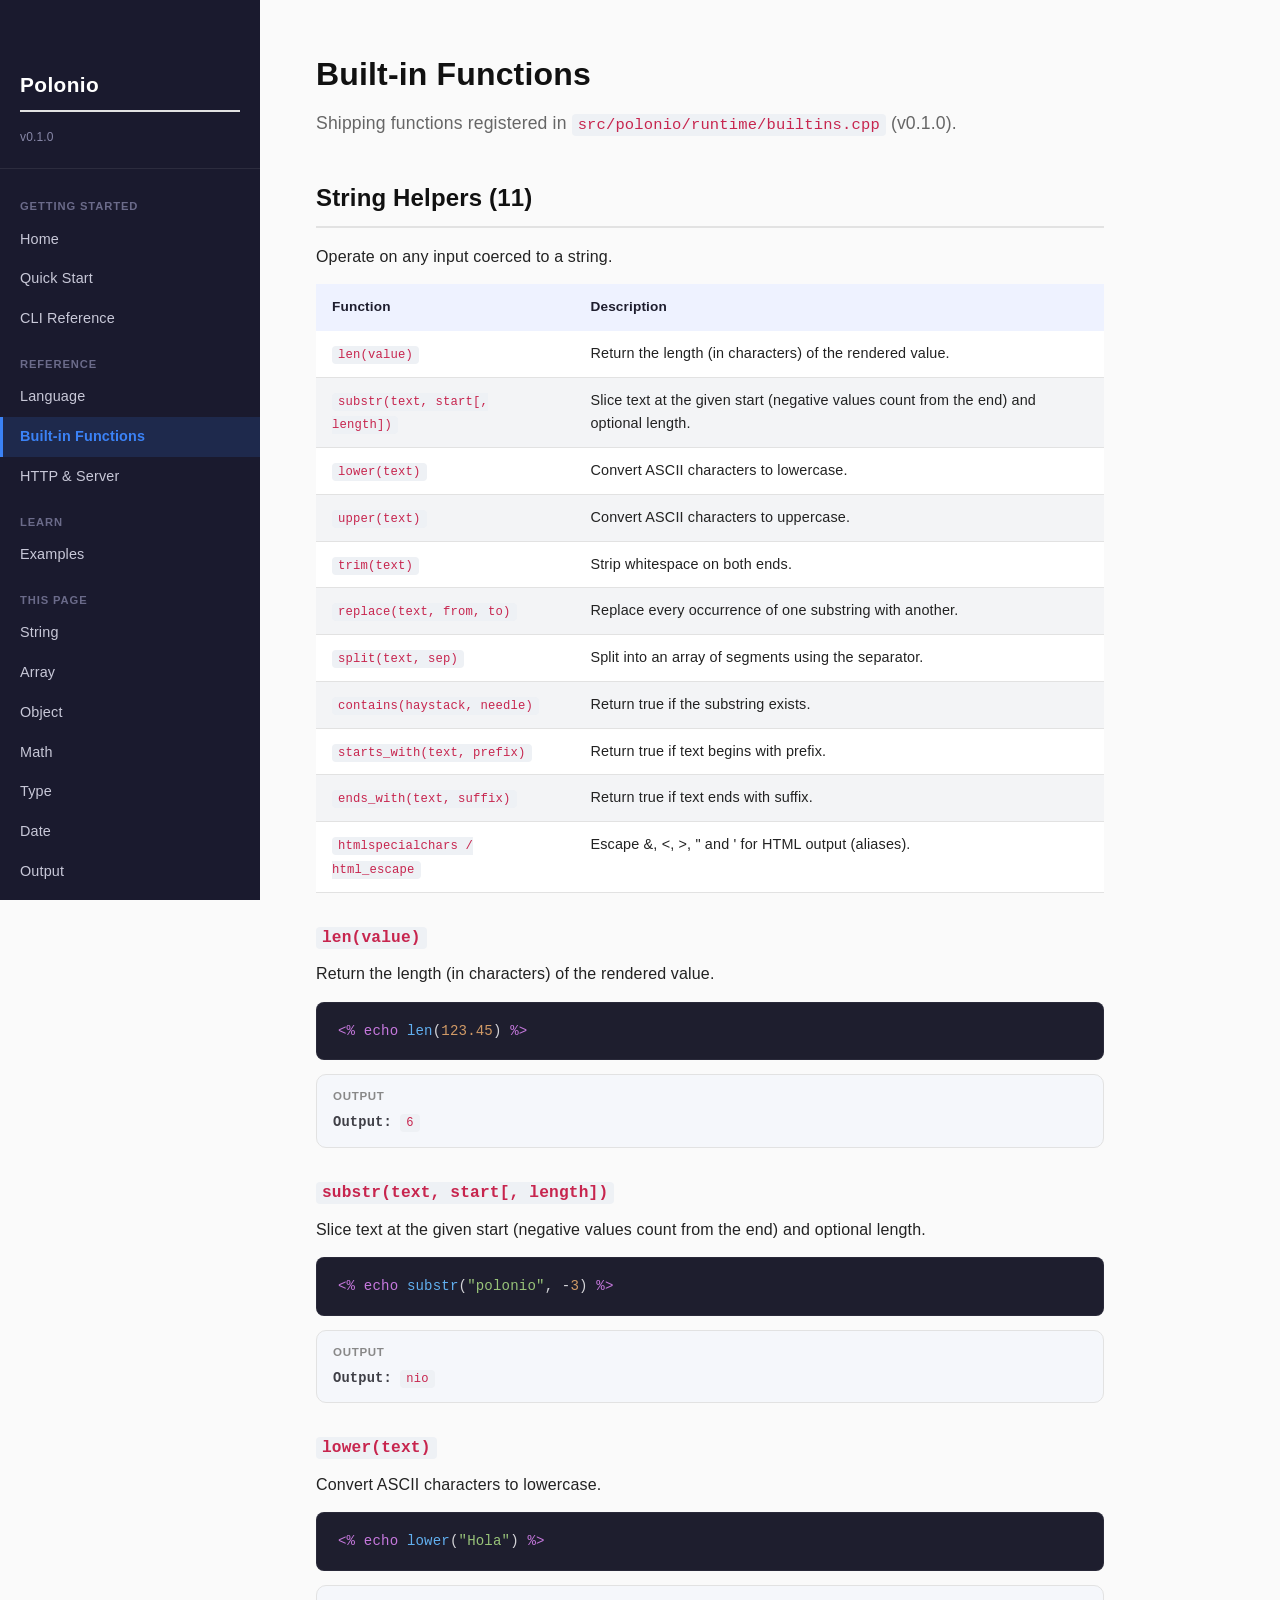
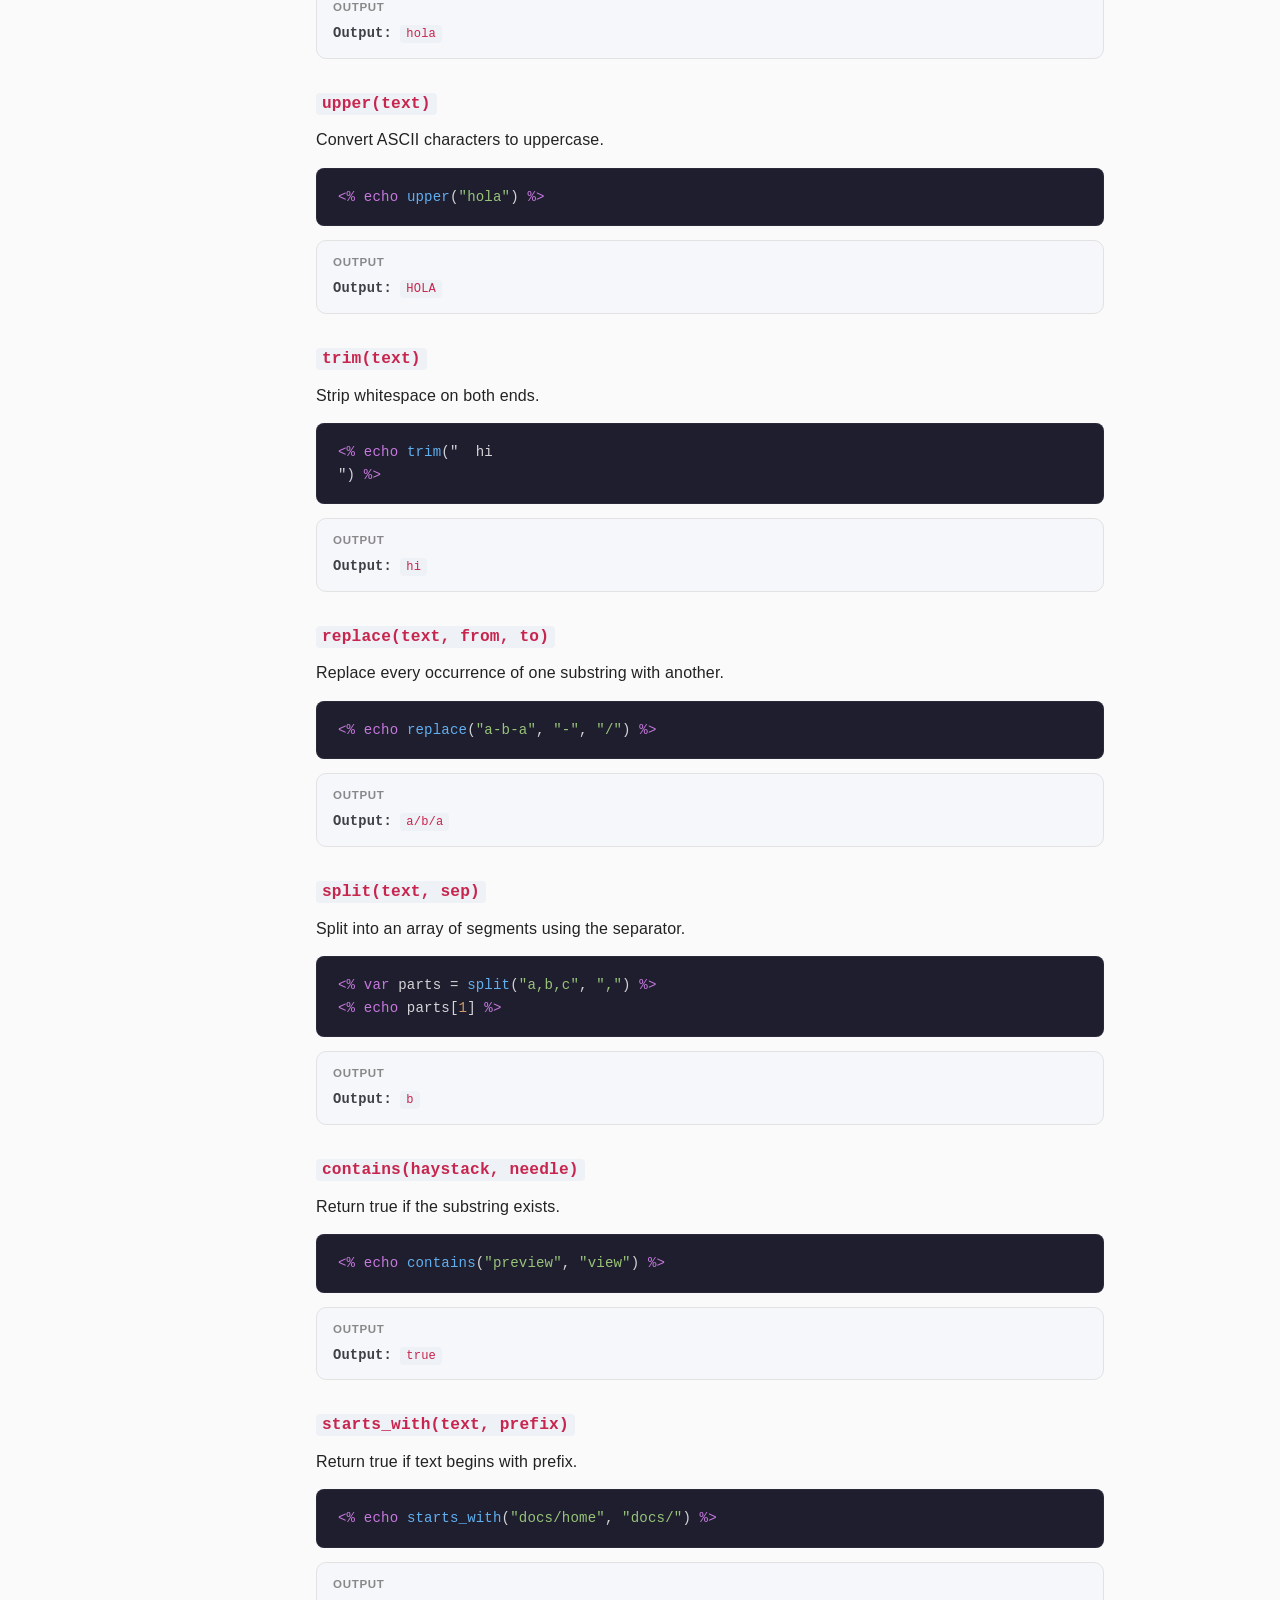
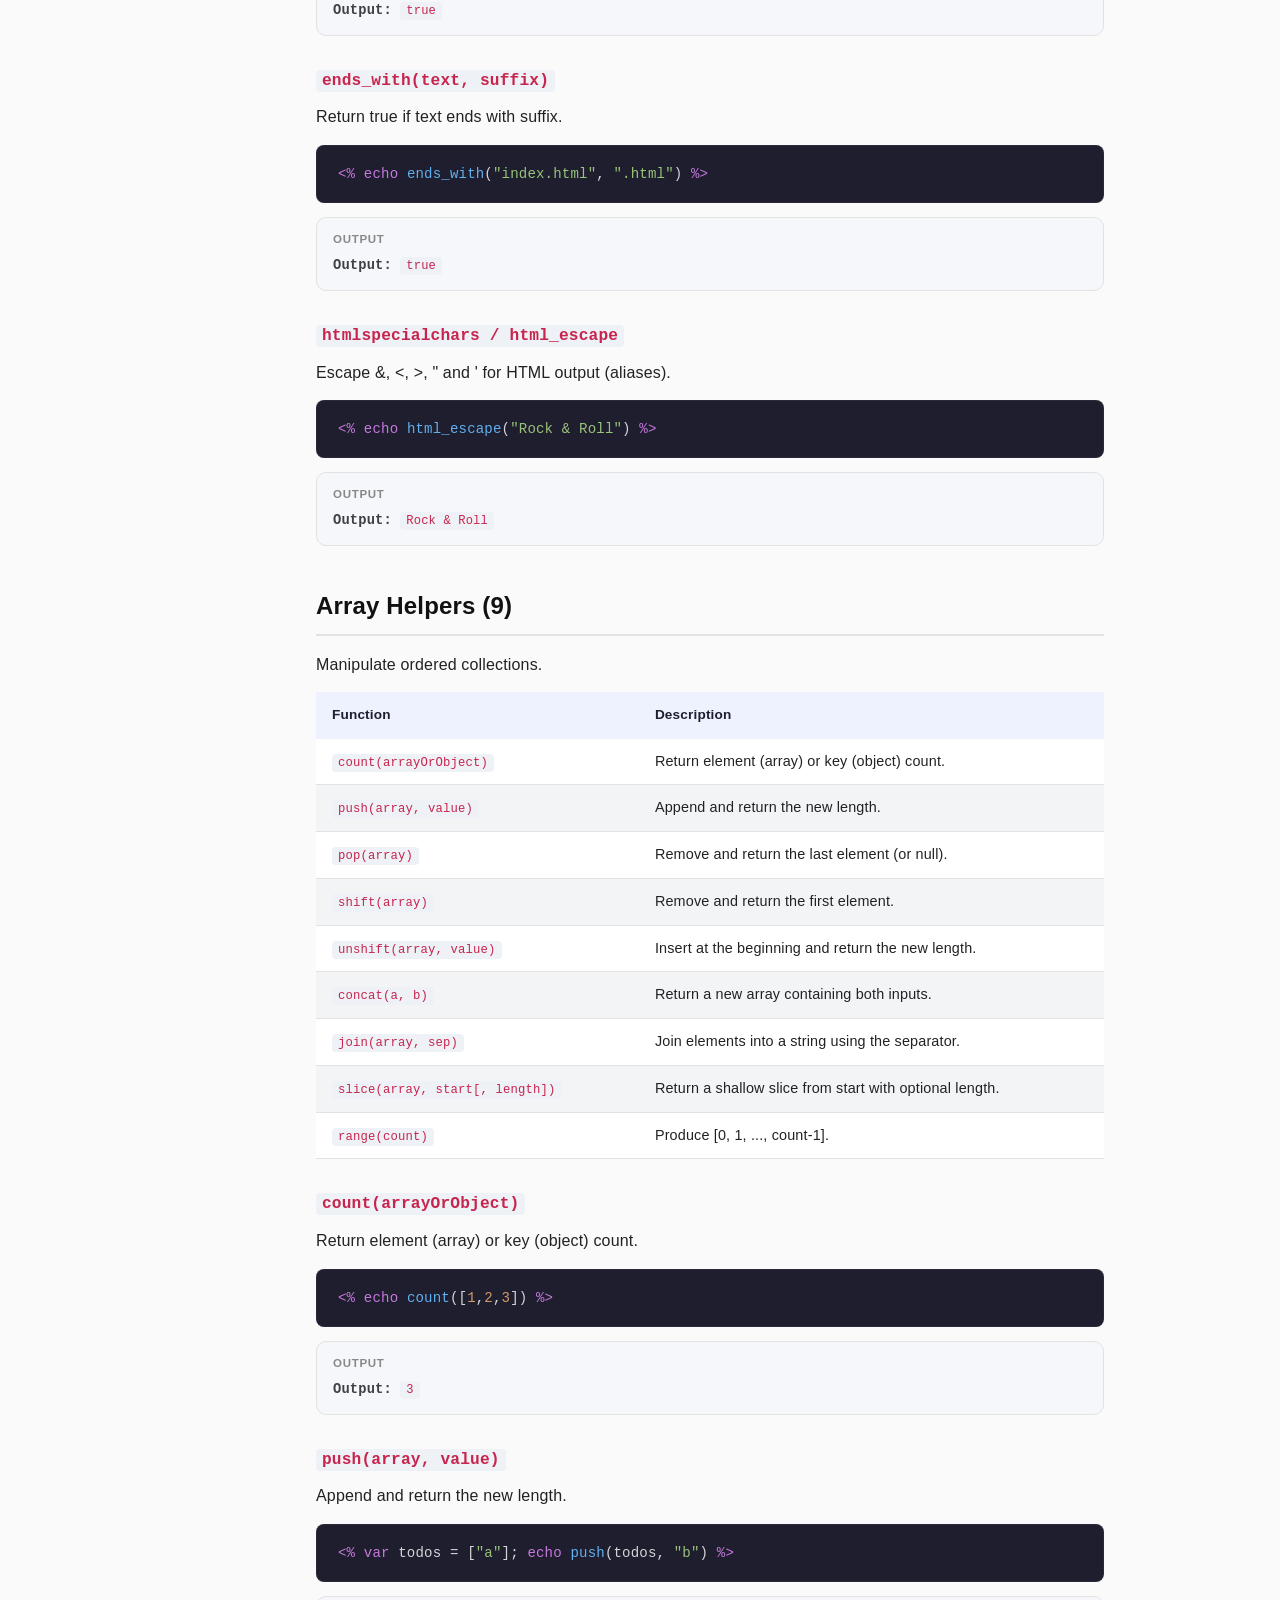
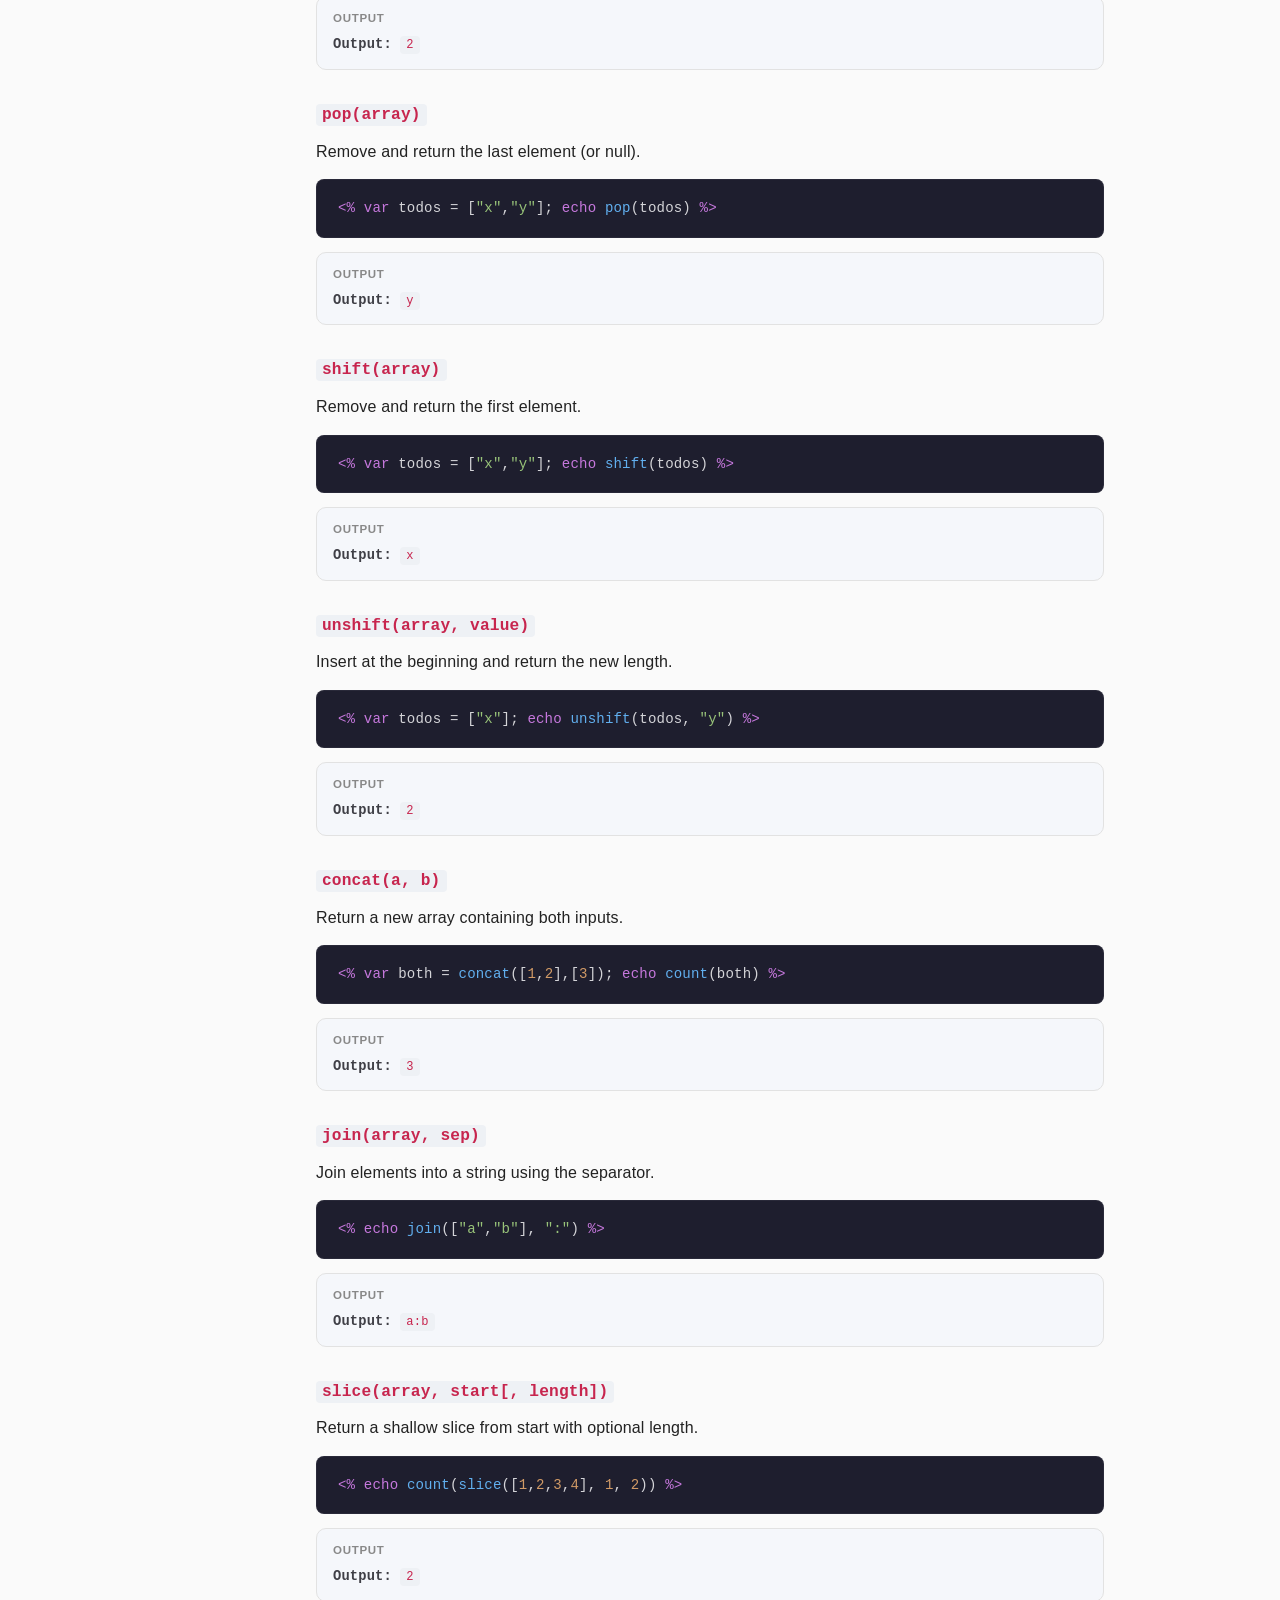
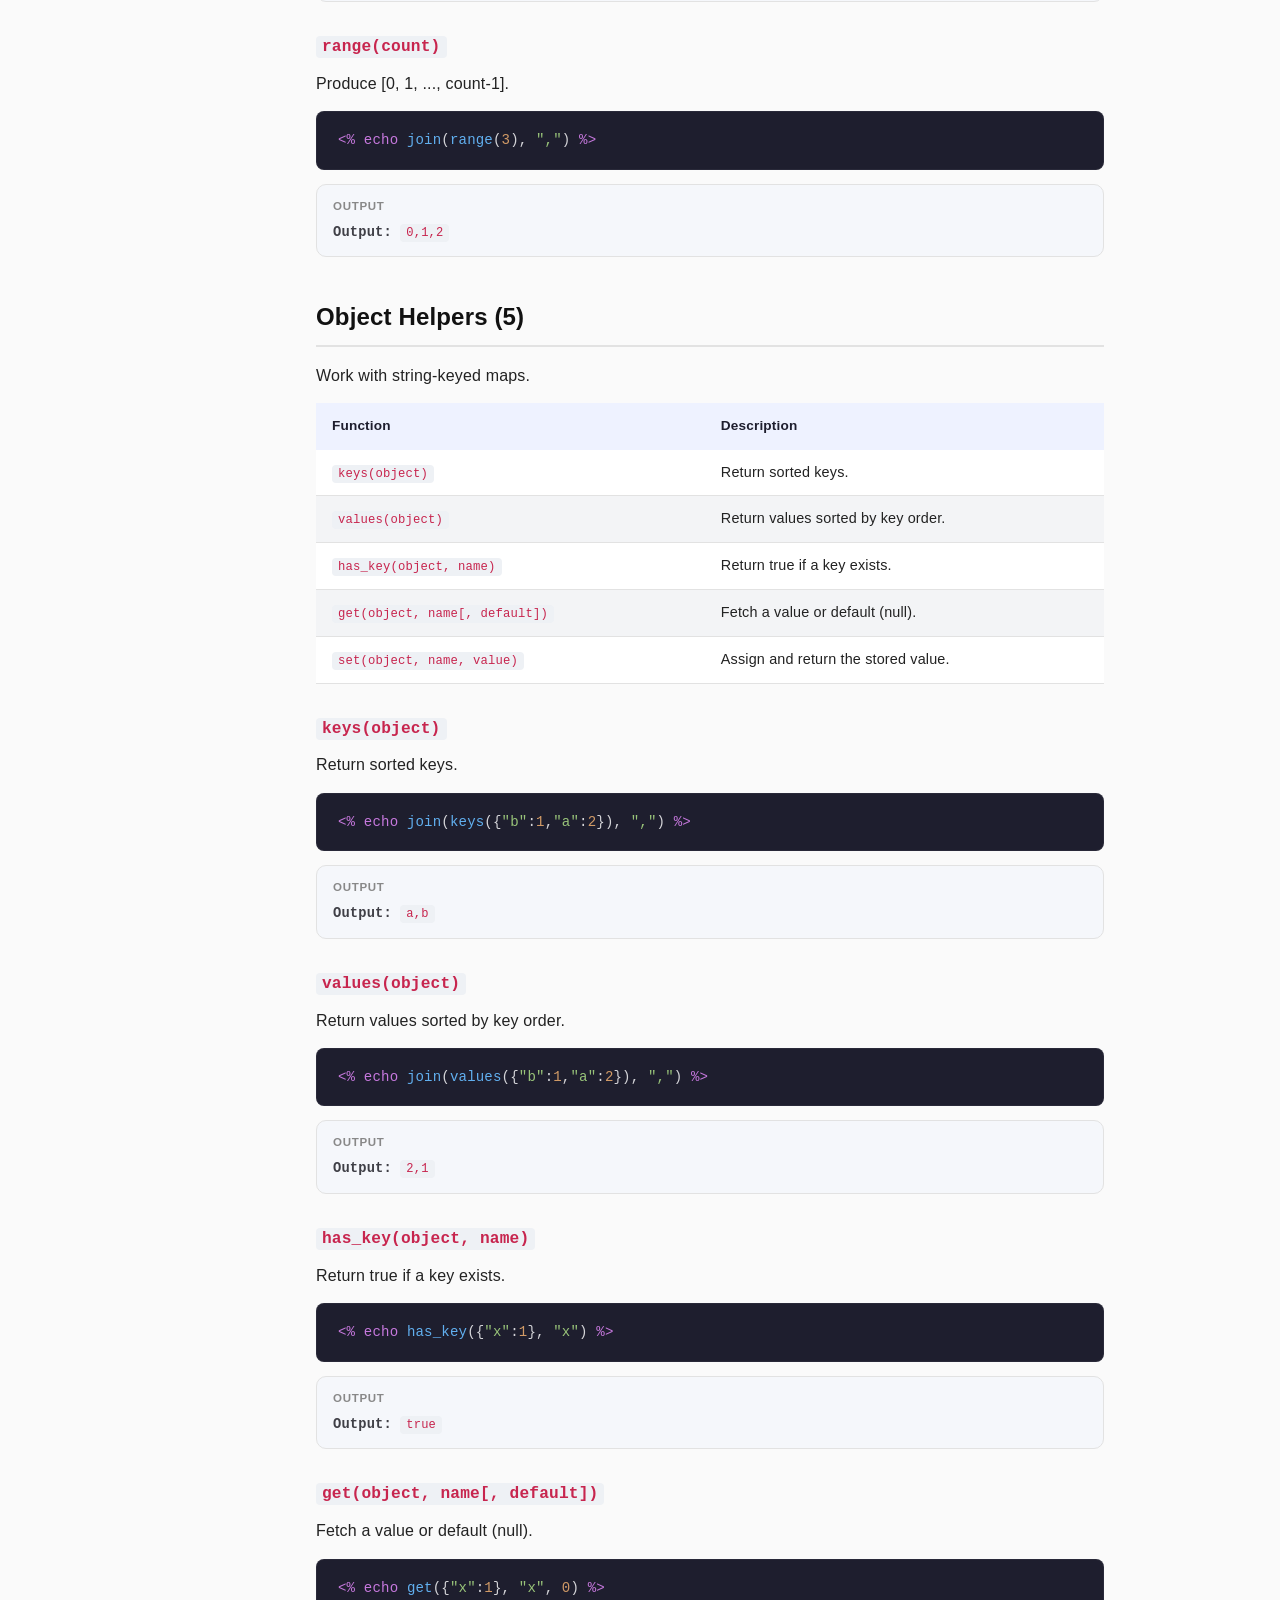
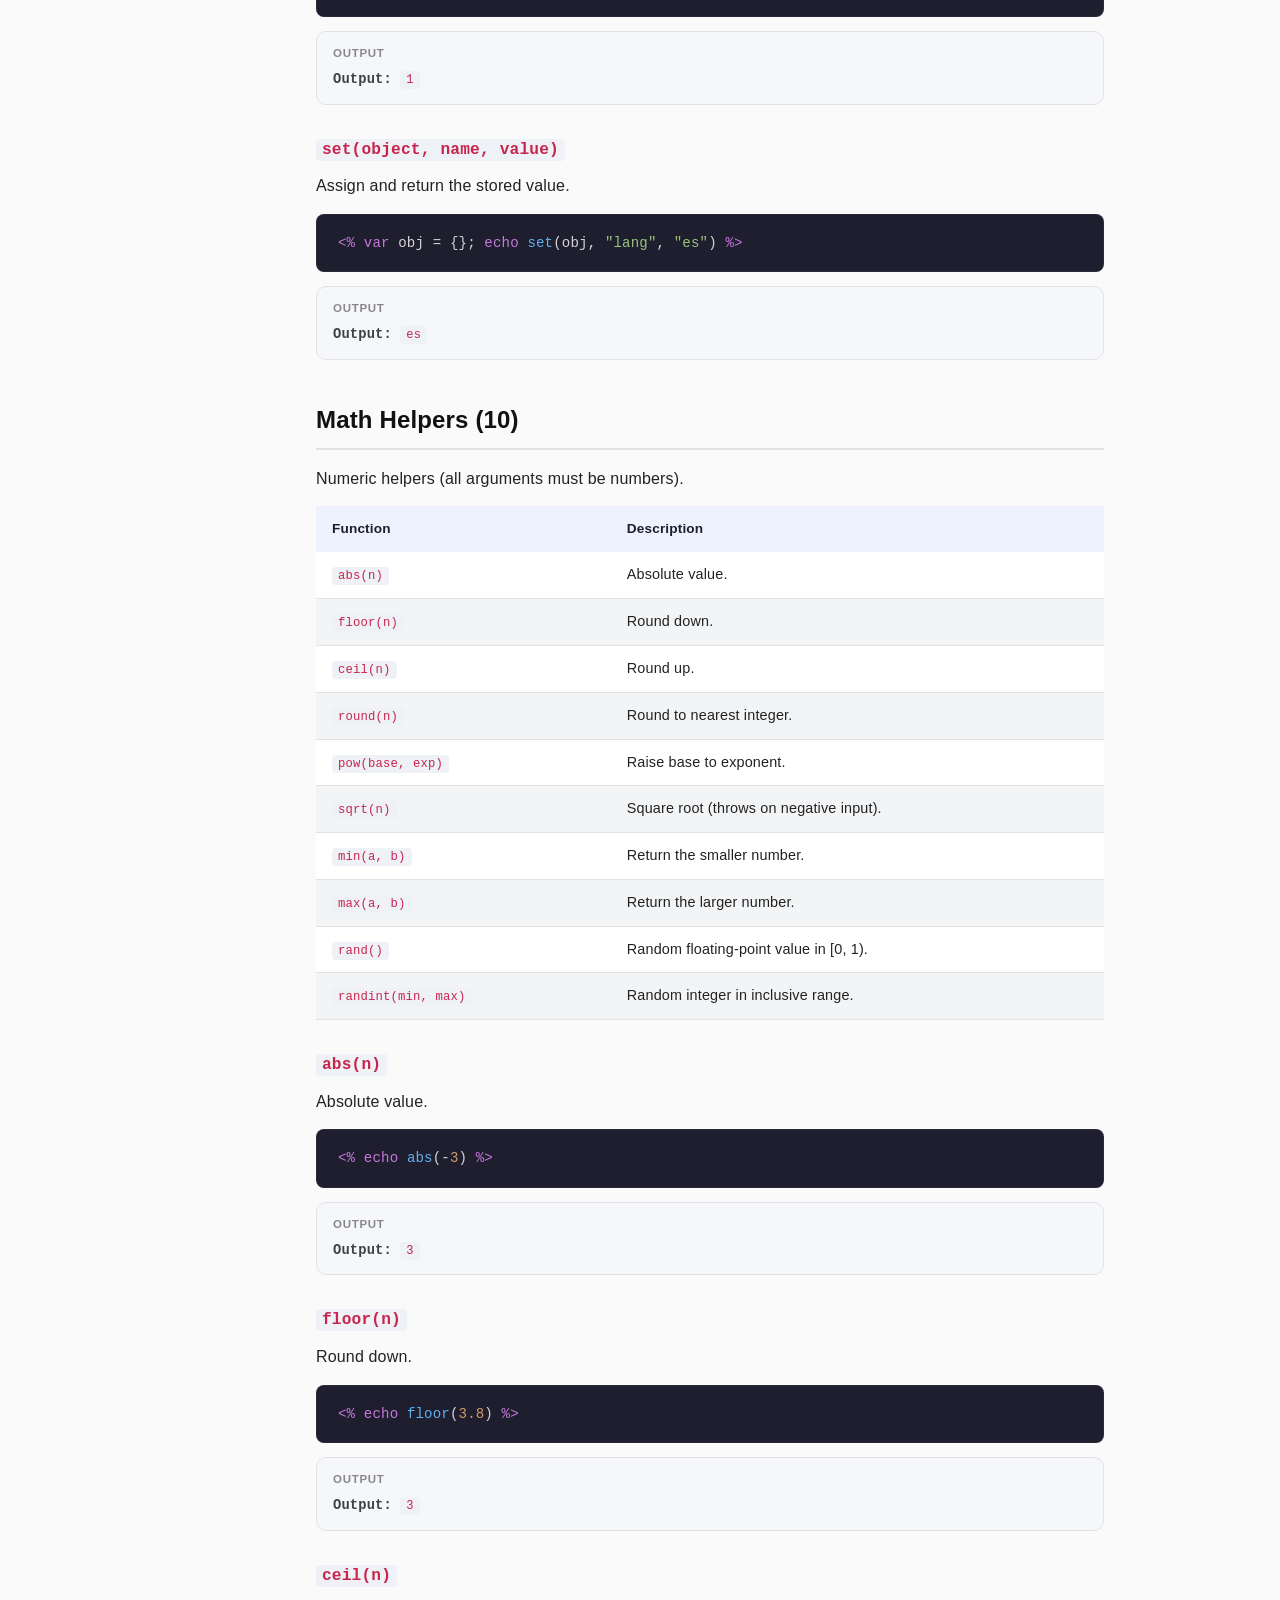
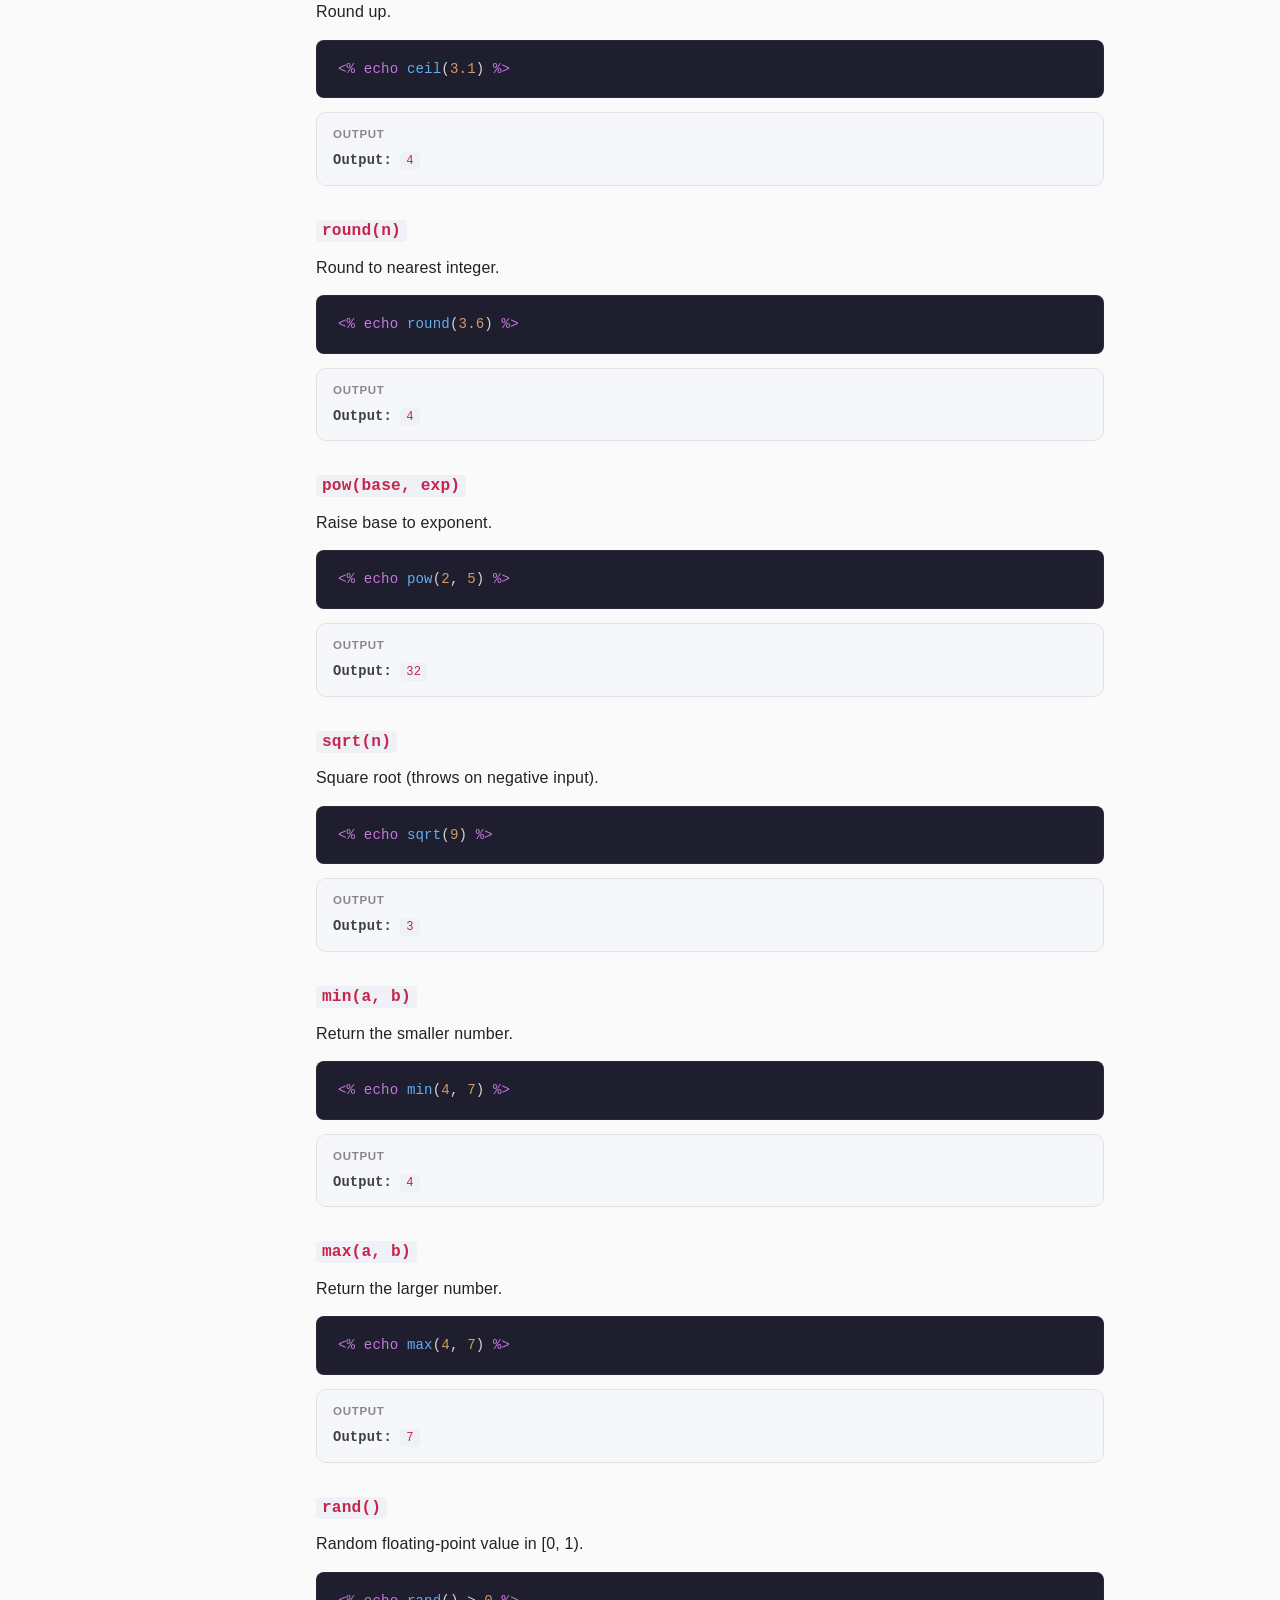
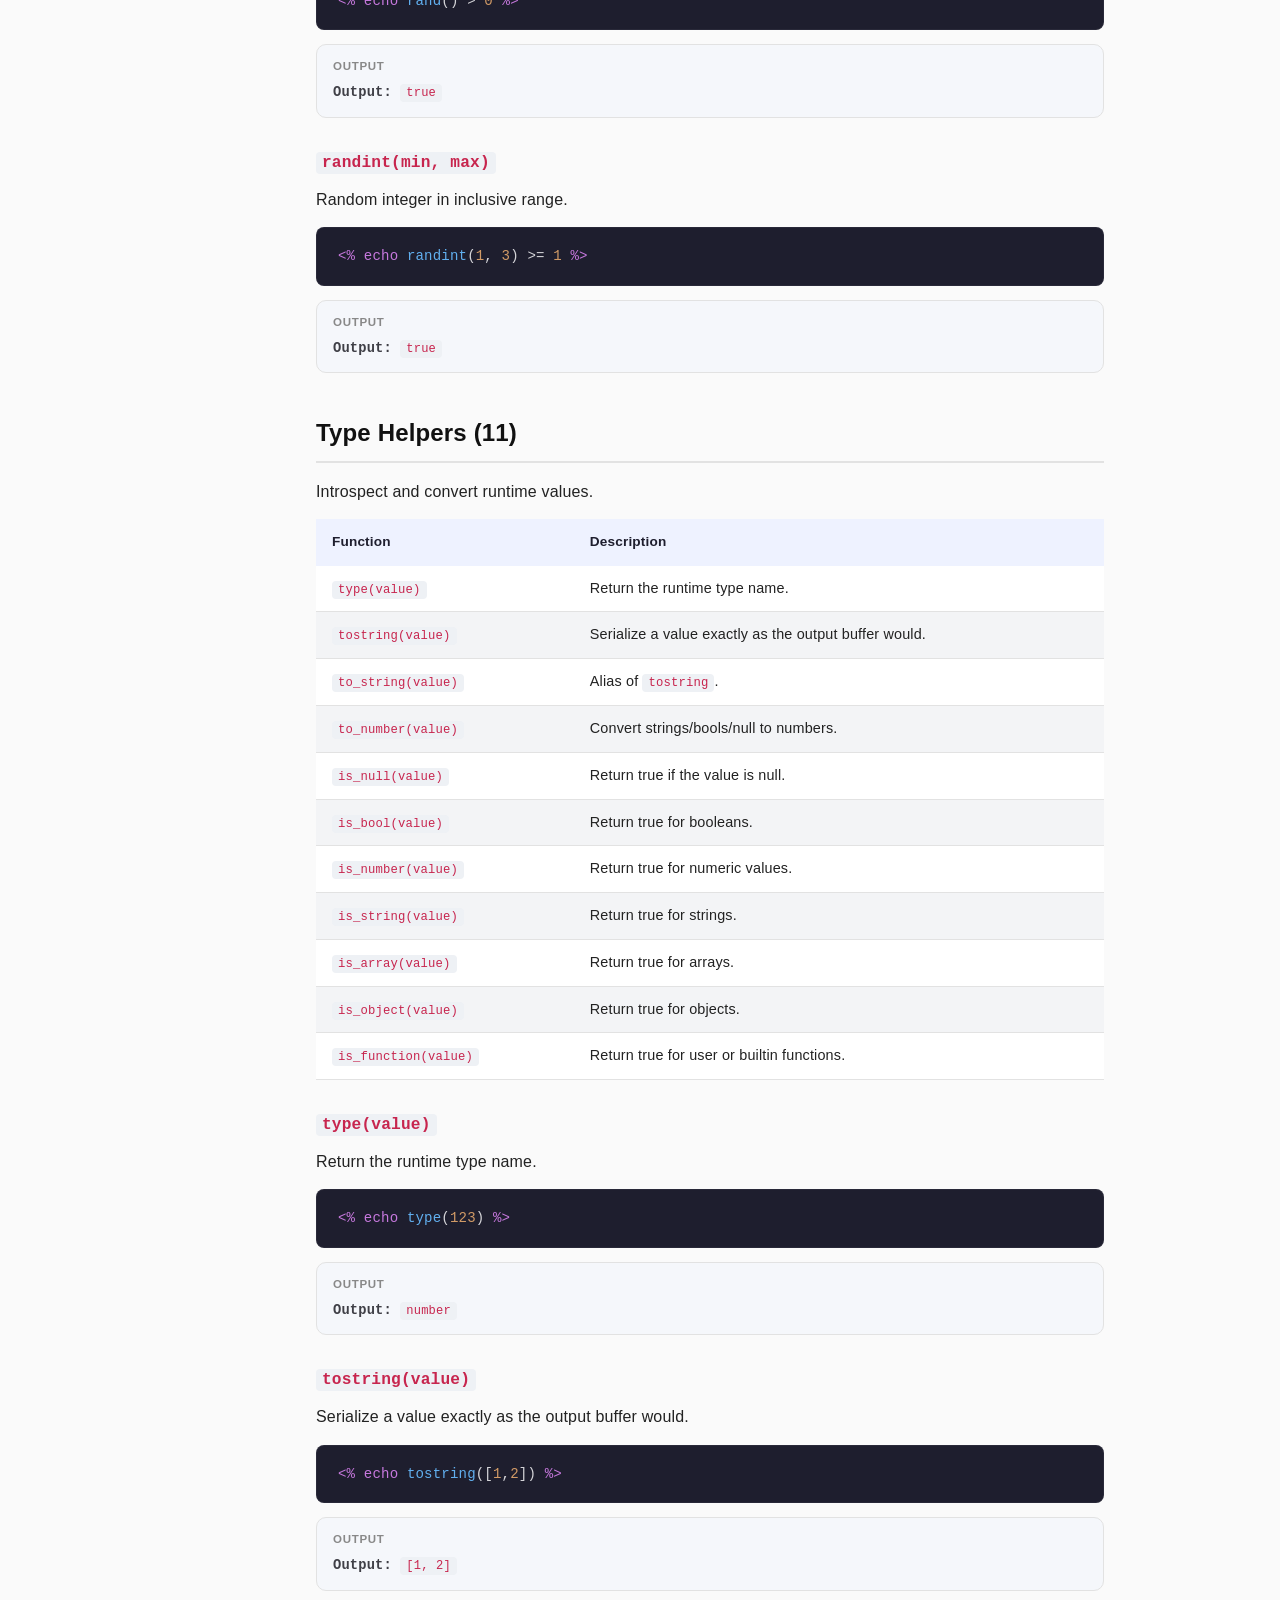
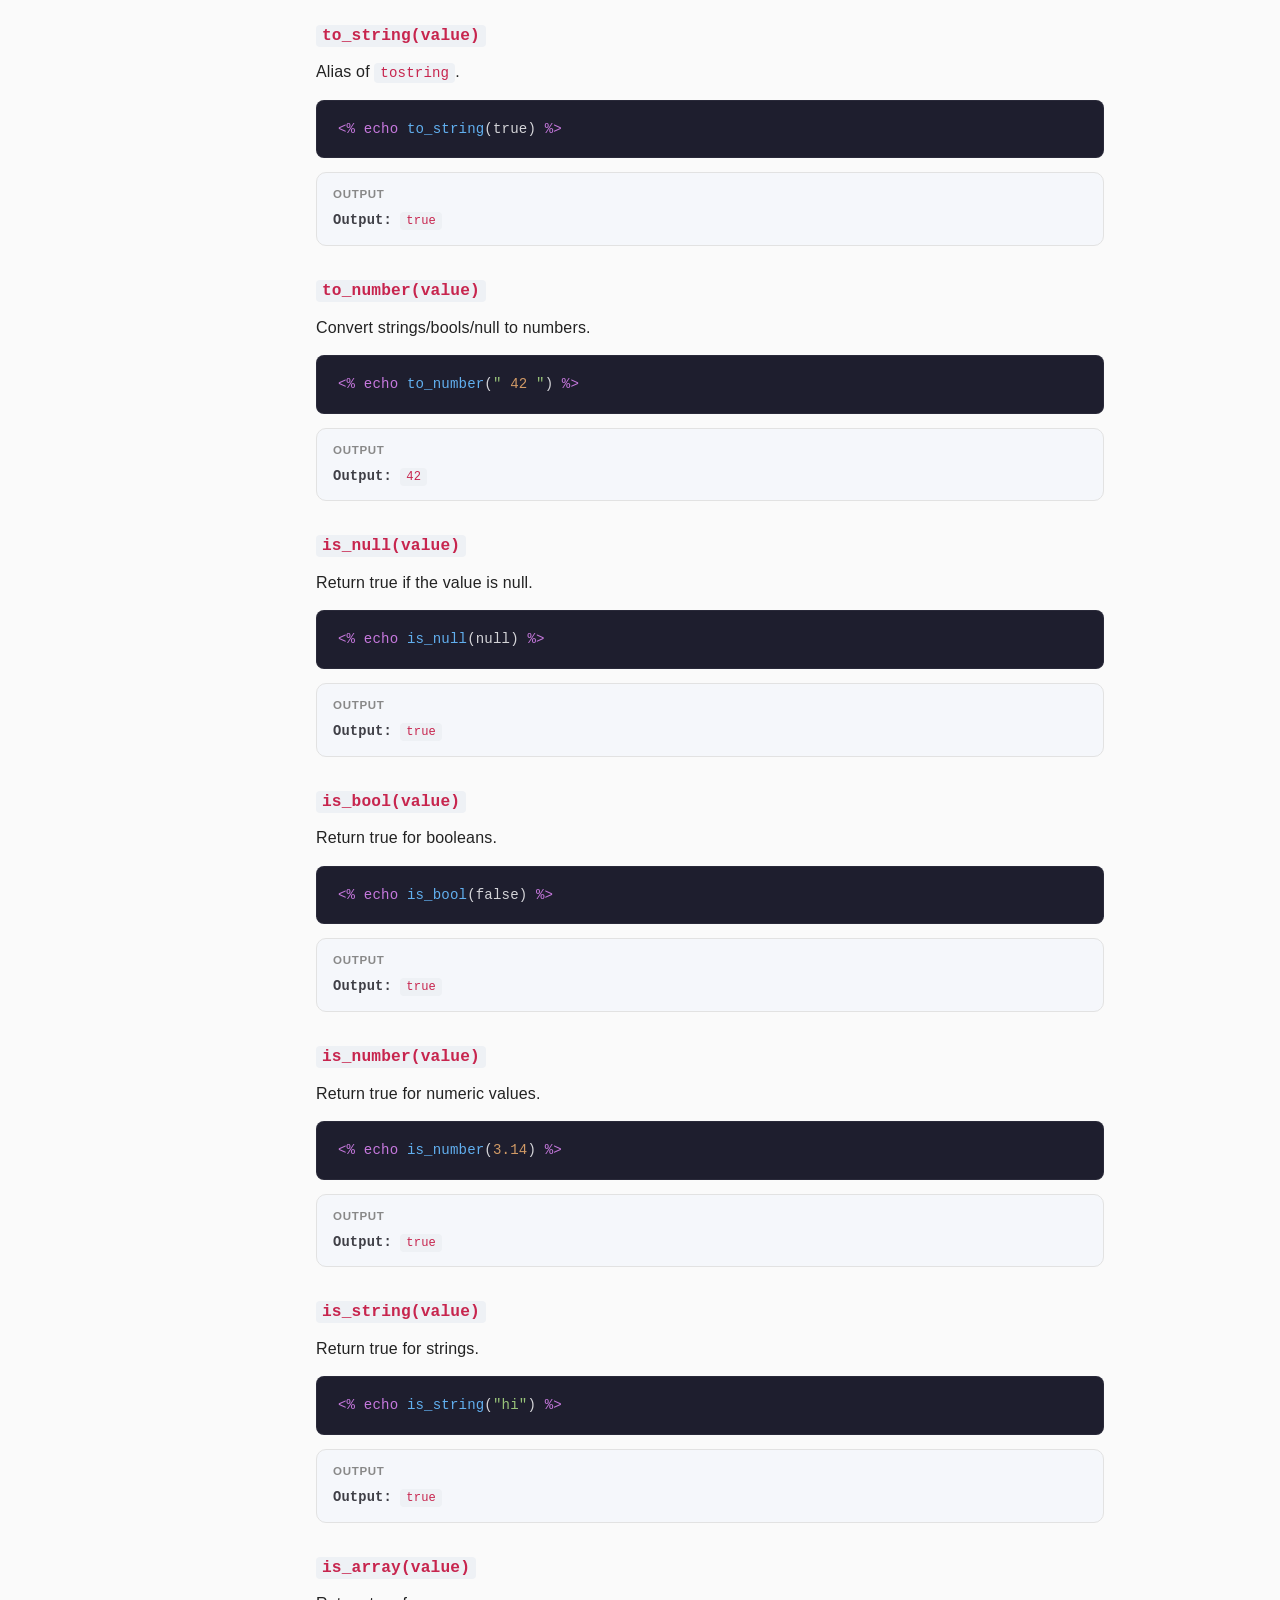
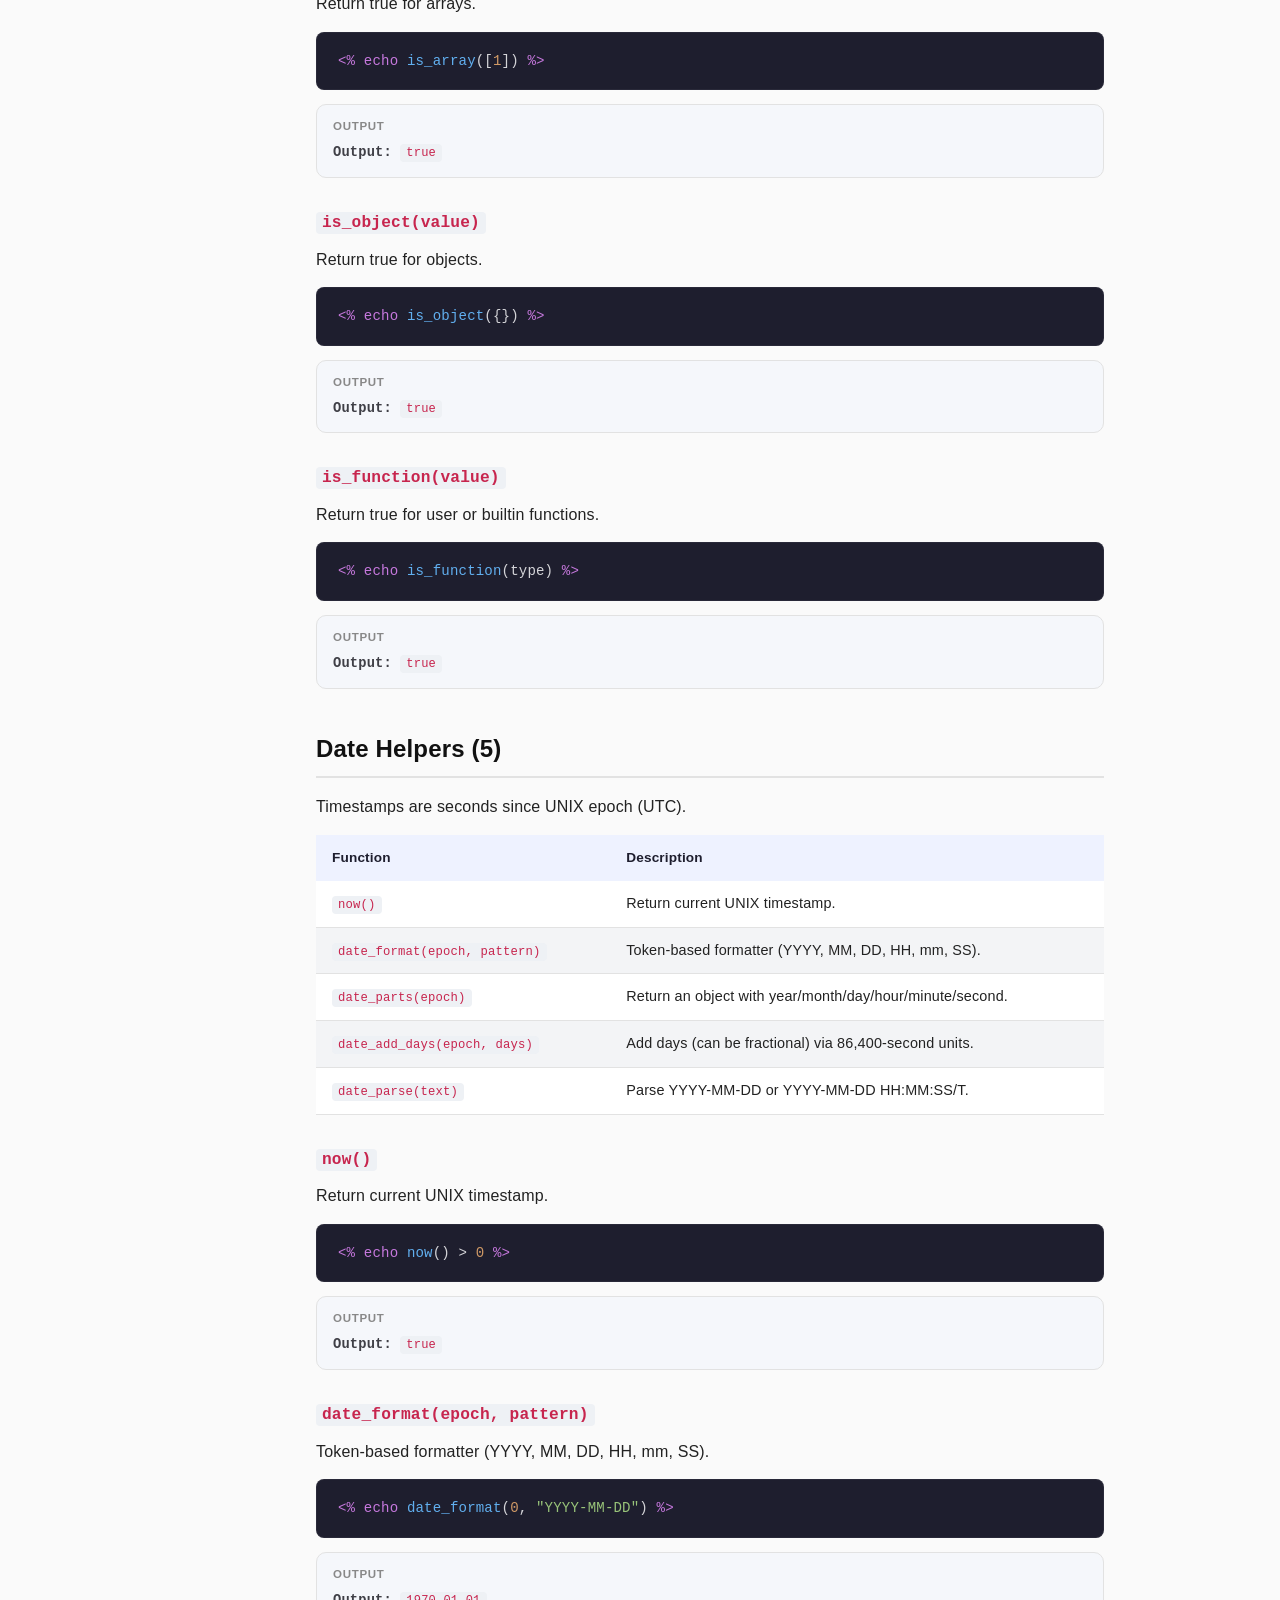
==== docs/site/builtins.html @ 012154a5 "docs: add SQLite database builtin documentation (M13)" ====
<!DOCTYPE html>
<html lang="en">
<head>
  <meta charset="UTF-8">
  <meta name="viewport" content="width=device-width, initial-scale=1.0">
  <title>Built-in Functions &mdash; Polonio</title>
  <link rel="stylesheet" href="style.css">
</head>
<body>
<button class="hamburger" onclick="document.querySelector('.sidebar').classList.toggle('open')">&#9776;</button>
<aside class="sidebar">
  <div class="sidebar-brand">
    <h2>Polonio</h2>
    <div class="tagline">v0.1.0</div>
  </div>
  <nav>
    <div class="nav-section">Getting Started</div>
    <a href="index.html">Home</a>
    <a class="sub" href="index.html#quickstart">Quick Start</a>
    <a class="sub" href="index.html#cli">CLI Reference</a>
    <div class="nav-section">Reference</div>
    <a href="language.html">Language</a>
    <a href="builtins.html" class="active">Built-in Functions</a>
    <a href="runtime.html">HTTP &amp; Server</a>
    <div class="nav-section">Learn</div>
    <a href="examples.html">Examples</a>
    <div class="nav-section">This Page</div>
    <a href="#string">String</a>
    <a href="#array">Array</a>
    <a href="#object">Object</a>
    <a href="#math">Math</a>
    <a href="#type">Type</a>
    <a href="#date">Date</a>
    <a href="#output">Output</a>
    <a href="#http">HTTP</a>
    <a href="#storage">Storage</a>
    <a href="#database">Database</a>
  </nav>
</aside>
<main class="content">
  <h1>Built-in Functions</h1>
  <p class="subtitle">Shipping functions registered in <code>src/polonio/runtime/builtins.cpp</code> (v0.1.0).</p>
  <section id="string">
    <h2>String Helpers (11)</h2>
    <p>Operate on any input coerced to a string.</p>
    <div class="table-wrapper">
      <table>
        <thead><tr><th>Function</th><th>Description</th></tr></thead>
        <tbody>
          <tr><td><code>len(value)</code></td><td>Return the length (in characters) of the rendered value.</td></tr>
          <tr><td><code>substr(text, start[, length])</code></td><td>Slice text at the given start (negative values count from the end) and optional length.</td></tr>
          <tr><td><code>lower(text)</code></td><td>Convert ASCII characters to lowercase.</td></tr>
          <tr><td><code>upper(text)</code></td><td>Convert ASCII characters to uppercase.</td></tr>
          <tr><td><code>trim(text)</code></td><td>Strip whitespace on both ends.</td></tr>
          <tr><td><code>replace(text, from, to)</code></td><td>Replace every occurrence of one substring with another.</td></tr>
          <tr><td><code>split(text, sep)</code></td><td>Split into an array of segments using the separator.</td></tr>
          <tr><td><code>contains(haystack, needle)</code></td><td>Return true if the substring exists.</td></tr>
          <tr><td><code>starts_with(text, prefix)</code></td><td>Return true if text begins with prefix.</td></tr>
          <tr><td><code>ends_with(text, suffix)</code></td><td>Return true if text ends with suffix.</td></tr>
          <tr><td><code>htmlspecialchars / html_escape</code></td><td>Escape &, <, >, " and ' for HTML output (aliases).</td></tr>
        </tbody>
      </table>
    </div>
    <article>
      <h3><code>len(value)</code></h3>
      <p>Return the length (in characters) of the rendered value.</p>
      <pre><code>&lt;% echo len(123.45) %&gt;</code></pre>
      <div class="example-output"><strong>Output:</strong> <code>6</code></div>
    </article>
    <article>
      <h3><code>substr(text, start[, length])</code></h3>
      <p>Slice text at the given start (negative values count from the end) and optional length.</p>
      <pre><code>&lt;% echo substr(&quot;polonio&quot;, -3) %&gt;</code></pre>
      <div class="example-output"><strong>Output:</strong> <code>nio</code></div>
    </article>
    <article>
      <h3><code>lower(text)</code></h3>
      <p>Convert ASCII characters to lowercase.</p>
      <pre><code>&lt;% echo lower(&quot;Hola&quot;) %&gt;</code></pre>
      <div class="example-output"><strong>Output:</strong> <code>hola</code></div>
    </article>
    <article>
      <h3><code>upper(text)</code></h3>
      <p>Convert ASCII characters to uppercase.</p>
      <pre><code>&lt;% echo upper(&quot;hola&quot;) %&gt;</code></pre>
      <div class="example-output"><strong>Output:</strong> <code>HOLA</code></div>
    </article>
    <article>
      <h3><code>trim(text)</code></h3>
      <p>Strip whitespace on both ends.</p>
      <pre><code>&lt;% echo trim(&quot;  hi 
&quot;) %&gt;</code></pre>
      <div class="example-output"><strong>Output:</strong> <code>hi</code></div>
    </article>
    <article>
      <h3><code>replace(text, from, to)</code></h3>
      <p>Replace every occurrence of one substring with another.</p>
      <pre><code>&lt;% echo replace(&quot;a-b-a&quot;, &quot;-&quot;, &quot;/&quot;) %&gt;</code></pre>
      <div class="example-output"><strong>Output:</strong> <code>a/b/a</code></div>
    </article>
    <article>
      <h3><code>split(text, sep)</code></h3>
      <p>Split into an array of segments using the separator.</p>
      <pre><code>&lt;% var parts = split(&quot;a,b,c&quot;, &quot;,&quot;) %&gt;
&lt;% echo parts[1] %&gt;</code></pre>
      <div class="example-output"><strong>Output:</strong> <code>b</code></div>
    </article>
    <article>
      <h3><code>contains(haystack, needle)</code></h3>
      <p>Return true if the substring exists.</p>
      <pre><code>&lt;% echo contains(&quot;preview&quot;, &quot;view&quot;) %&gt;</code></pre>
      <div class="example-output"><strong>Output:</strong> <code>true</code></div>
    </article>
    <article>
      <h3><code>starts_with(text, prefix)</code></h3>
      <p>Return true if text begins with prefix.</p>
      <pre><code>&lt;% echo starts_with(&quot;docs/home&quot;, &quot;docs/&quot;) %&gt;</code></pre>
      <div class="example-output"><strong>Output:</strong> <code>true</code></div>
    </article>
    <article>
      <h3><code>ends_with(text, suffix)</code></h3>
      <p>Return true if text ends with suffix.</p>
      <pre><code>&lt;% echo ends_with(&quot;index.html&quot;, &quot;.html&quot;) %&gt;</code></pre>
      <div class="example-output"><strong>Output:</strong> <code>true</code></div>
    </article>
    <article>
      <h3><code>htmlspecialchars / html_escape</code></h3>
      <p>Escape &, <, >, " and ' for HTML output (aliases).</p>
      <pre><code>&lt;% echo html_escape(&quot;Rock &amp; Roll&quot;) %&gt;</code></pre>
      <div class="example-output"><strong>Output:</strong> <code>Rock &amp; Roll</code></div>
    </article>
  </section>
  <section id="array">
    <h2>Array Helpers (9)</h2>
    <p>Manipulate ordered collections.</p>
    <div class="table-wrapper">
      <table>
        <thead><tr><th>Function</th><th>Description</th></tr></thead>
        <tbody>
          <tr><td><code>count(arrayOrObject)</code></td><td>Return element (array) or key (object) count.</td></tr>
          <tr><td><code>push(array, value)</code></td><td>Append and return the new length.</td></tr>
          <tr><td><code>pop(array)</code></td><td>Remove and return the last element (or null).</td></tr>
          <tr><td><code>shift(array)</code></td><td>Remove and return the first element.</td></tr>
          <tr><td><code>unshift(array, value)</code></td><td>Insert at the beginning and return the new length.</td></tr>
          <tr><td><code>concat(a, b)</code></td><td>Return a new array containing both inputs.</td></tr>
          <tr><td><code>join(array, sep)</code></td><td>Join elements into a string using the separator.</td></tr>
          <tr><td><code>slice(array, start[, length])</code></td><td>Return a shallow slice from start with optional length.</td></tr>
          <tr><td><code>range(count)</code></td><td>Produce [0, 1, ..., count-1].</td></tr>
        </tbody>
      </table>
    </div>
    <article>
      <h3><code>count(arrayOrObject)</code></h3>
      <p>Return element (array) or key (object) count.</p>
      <pre><code>&lt;% echo count([1,2,3]) %&gt;</code></pre>
      <div class="example-output"><strong>Output:</strong> <code>3</code></div>
    </article>
    <article>
      <h3><code>push(array, value)</code></h3>
      <p>Append and return the new length.</p>
      <pre><code>&lt;% var todos = [&quot;a&quot;]; echo push(todos, &quot;b&quot;) %&gt;</code></pre>
      <div class="example-output"><strong>Output:</strong> <code>2</code></div>
    </article>
    <article>
      <h3><code>pop(array)</code></h3>
      <p>Remove and return the last element (or null).</p>
      <pre><code>&lt;% var todos = [&quot;x&quot;,&quot;y&quot;]; echo pop(todos) %&gt;</code></pre>
      <div class="example-output"><strong>Output:</strong> <code>y</code></div>
    </article>
    <article>
      <h3><code>shift(array)</code></h3>
      <p>Remove and return the first element.</p>
      <pre><code>&lt;% var todos = [&quot;x&quot;,&quot;y&quot;]; echo shift(todos) %&gt;</code></pre>
      <div class="example-output"><strong>Output:</strong> <code>x</code></div>
    </article>
    <article>
      <h3><code>unshift(array, value)</code></h3>
      <p>Insert at the beginning and return the new length.</p>
      <pre><code>&lt;% var todos = [&quot;x&quot;]; echo unshift(todos, &quot;y&quot;) %&gt;</code></pre>
      <div class="example-output"><strong>Output:</strong> <code>2</code></div>
    </article>
    <article>
      <h3><code>concat(a, b)</code></h3>
      <p>Return a new array containing both inputs.</p>
      <pre><code>&lt;% var both = concat([1,2],[3]); echo count(both) %&gt;</code></pre>
      <div class="example-output"><strong>Output:</strong> <code>3</code></div>
    </article>
    <article>
      <h3><code>join(array, sep)</code></h3>
      <p>Join elements into a string using the separator.</p>
      <pre><code>&lt;% echo join([&quot;a&quot;,&quot;b&quot;], &quot;:&quot;) %&gt;</code></pre>
      <div class="example-output"><strong>Output:</strong> <code>a:b</code></div>
    </article>
    <article>
      <h3><code>slice(array, start[, length])</code></h3>
      <p>Return a shallow slice from start with optional length.</p>
      <pre><code>&lt;% echo count(slice([1,2,3,4], 1, 2)) %&gt;</code></pre>
      <div class="example-output"><strong>Output:</strong> <code>2</code></div>
    </article>
    <article>
      <h3><code>range(count)</code></h3>
      <p>Produce [0, 1, ..., count-1].</p>
      <pre><code>&lt;% echo join(range(3), &quot;,&quot;) %&gt;</code></pre>
      <div class="example-output"><strong>Output:</strong> <code>0,1,2</code></div>
    </article>
  </section>
  <section id="object">
    <h2>Object Helpers (5)</h2>
    <p>Work with string-keyed maps.</p>
    <div class="table-wrapper">
      <table>
        <thead><tr><th>Function</th><th>Description</th></tr></thead>
        <tbody>
          <tr><td><code>keys(object)</code></td><td>Return sorted keys.</td></tr>
          <tr><td><code>values(object)</code></td><td>Return values sorted by key order.</td></tr>
          <tr><td><code>has_key(object, name)</code></td><td>Return true if a key exists.</td></tr>
          <tr><td><code>get(object, name[, default])</code></td><td>Fetch a value or default (null).</td></tr>
          <tr><td><code>set(object, name, value)</code></td><td>Assign and return the stored value.</td></tr>
        </tbody>
      </table>
    </div>
    <article>
      <h3><code>keys(object)</code></h3>
      <p>Return sorted keys.</p>
      <pre><code>&lt;% echo join(keys({&quot;b&quot;:1,&quot;a&quot;:2}), &quot;,&quot;) %&gt;</code></pre>
      <div class="example-output"><strong>Output:</strong> <code>a,b</code></div>
    </article>
    <article>
      <h3><code>values(object)</code></h3>
      <p>Return values sorted by key order.</p>
      <pre><code>&lt;% echo join(values({&quot;b&quot;:1,&quot;a&quot;:2}), &quot;,&quot;) %&gt;</code></pre>
      <div class="example-output"><strong>Output:</strong> <code>2,1</code></div>
    </article>
    <article>
      <h3><code>has_key(object, name)</code></h3>
      <p>Return true if a key exists.</p>
      <pre><code>&lt;% echo has_key({&quot;x&quot;:1}, &quot;x&quot;) %&gt;</code></pre>
      <div class="example-output"><strong>Output:</strong> <code>true</code></div>
    </article>
    <article>
      <h3><code>get(object, name[, default])</code></h3>
      <p>Fetch a value or default (null).</p>
      <pre><code>&lt;% echo get({&quot;x&quot;:1}, &quot;x&quot;, 0) %&gt;</code></pre>
      <div class="example-output"><strong>Output:</strong> <code>1</code></div>
    </article>
    <article>
      <h3><code>set(object, name, value)</code></h3>
      <p>Assign and return the stored value.</p>
      <pre><code>&lt;% var obj = {}; echo set(obj, &quot;lang&quot;, &quot;es&quot;) %&gt;</code></pre>
      <div class="example-output"><strong>Output:</strong> <code>es</code></div>
    </article>
  </section>
  <section id="math">
    <h2>Math Helpers (10)</h2>
    <p>Numeric helpers (all arguments must be numbers).</p>
    <div class="table-wrapper">
      <table>
        <thead><tr><th>Function</th><th>Description</th></tr></thead>
        <tbody>
          <tr><td><code>abs(n)</code></td><td>Absolute value.</td></tr>
          <tr><td><code>floor(n)</code></td><td>Round down.</td></tr>
          <tr><td><code>ceil(n)</code></td><td>Round up.</td></tr>
          <tr><td><code>round(n)</code></td><td>Round to nearest integer.</td></tr>
          <tr><td><code>pow(base, exp)</code></td><td>Raise base to exponent.</td></tr>
          <tr><td><code>sqrt(n)</code></td><td>Square root (throws on negative input).</td></tr>
          <tr><td><code>min(a, b)</code></td><td>Return the smaller number.</td></tr>
          <tr><td><code>max(a, b)</code></td><td>Return the larger number.</td></tr>
          <tr><td><code>rand()</code></td><td>Random floating-point value in [0, 1).</td></tr>
          <tr><td><code>randint(min, max)</code></td><td>Random integer in inclusive range.</td></tr>
        </tbody>
      </table>
    </div>
    <article>
      <h3><code>abs(n)</code></h3>
      <p>Absolute value.</p>
      <pre><code>&lt;% echo abs(-3) %&gt;</code></pre>
      <div class="example-output"><strong>Output:</strong> <code>3</code></div>
    </article>
    <article>
      <h3><code>floor(n)</code></h3>
      <p>Round down.</p>
      <pre><code>&lt;% echo floor(3.8) %&gt;</code></pre>
      <div class="example-output"><strong>Output:</strong> <code>3</code></div>
    </article>
    <article>
      <h3><code>ceil(n)</code></h3>
      <p>Round up.</p>
      <pre><code>&lt;% echo ceil(3.1) %&gt;</code></pre>
      <div class="example-output"><strong>Output:</strong> <code>4</code></div>
    </article>
    <article>
      <h3><code>round(n)</code></h3>
      <p>Round to nearest integer.</p>
      <pre><code>&lt;% echo round(3.6) %&gt;</code></pre>
      <div class="example-output"><strong>Output:</strong> <code>4</code></div>
    </article>
    <article>
      <h3><code>pow(base, exp)</code></h3>
      <p>Raise base to exponent.</p>
      <pre><code>&lt;% echo pow(2, 5) %&gt;</code></pre>
      <div class="example-output"><strong>Output:</strong> <code>32</code></div>
    </article>
    <article>
      <h3><code>sqrt(n)</code></h3>
      <p>Square root (throws on negative input).</p>
      <pre><code>&lt;% echo sqrt(9) %&gt;</code></pre>
      <div class="example-output"><strong>Output:</strong> <code>3</code></div>
    </article>
    <article>
      <h3><code>min(a, b)</code></h3>
      <p>Return the smaller number.</p>
      <pre><code>&lt;% echo min(4, 7) %&gt;</code></pre>
      <div class="example-output"><strong>Output:</strong> <code>4</code></div>
    </article>
    <article>
      <h3><code>max(a, b)</code></h3>
      <p>Return the larger number.</p>
      <pre><code>&lt;% echo max(4, 7) %&gt;</code></pre>
      <div class="example-output"><strong>Output:</strong> <code>7</code></div>
    </article>
    <article>
      <h3><code>rand()</code></h3>
      <p>Random floating-point value in [0, 1).</p>
      <pre><code>&lt;% echo rand() &gt; 0 %&gt;</code></pre>
      <div class="example-output"><strong>Output:</strong> <code>true</code></div>
    </article>
    <article>
      <h3><code>randint(min, max)</code></h3>
      <p>Random integer in inclusive range.</p>
      <pre><code>&lt;% echo randint(1, 3) &gt;= 1 %&gt;</code></pre>
      <div class="example-output"><strong>Output:</strong> <code>true</code></div>
    </article>
  </section>
  <section id="type">
    <h2>Type Helpers (11)</h2>
    <p>Introspect and convert runtime values.</p>
    <div class="table-wrapper">
      <table>
        <thead><tr><th>Function</th><th>Description</th></tr></thead>
        <tbody>
          <tr><td><code>type(value)</code></td><td>Return the runtime type name.</td></tr>
          <tr><td><code>tostring(value)</code></td><td>Serialize a value exactly as the output buffer would.</td></tr>
          <tr><td><code>to_string(value)</code></td><td>Alias of <code>tostring</code>.</td></tr>
          <tr><td><code>to_number(value)</code></td><td>Convert strings/bools/null to numbers.</td></tr>
          <tr><td><code>is_null(value)</code></td><td>Return true if the value is null.</td></tr>
          <tr><td><code>is_bool(value)</code></td><td>Return true for booleans.</td></tr>
          <tr><td><code>is_number(value)</code></td><td>Return true for numeric values.</td></tr>
          <tr><td><code>is_string(value)</code></td><td>Return true for strings.</td></tr>
          <tr><td><code>is_array(value)</code></td><td>Return true for arrays.</td></tr>
          <tr><td><code>is_object(value)</code></td><td>Return true for objects.</td></tr>
          <tr><td><code>is_function(value)</code></td><td>Return true for user or builtin functions.</td></tr>
        </tbody>
      </table>
    </div>
    <article>
      <h3><code>type(value)</code></h3>
      <p>Return the runtime type name.</p>
      <pre><code>&lt;% echo type(123) %&gt;</code></pre>
      <div class="example-output"><strong>Output:</strong> <code>number</code></div>
    </article>
    <article>
      <h3><code>tostring(value)</code></h3>
      <p>Serialize a value exactly as the output buffer would.</p>
      <pre><code>&lt;% echo tostring([1,2]) %&gt;</code></pre>
      <div class="example-output"><strong>Output:</strong> <code>[1, 2]</code></div>
    </article>
    <article>
      <h3><code>to_string(value)</code></h3>
      <p>Alias of <code>tostring</code>.</p>
      <pre><code>&lt;% echo to_string(true) %&gt;</code></pre>
      <div class="example-output"><strong>Output:</strong> <code>true</code></div>
    </article>
    <article>
      <h3><code>to_number(value)</code></h3>
      <p>Convert strings/bools/null to numbers.</p>
      <pre><code>&lt;% echo to_number(&quot; 42 &quot;) %&gt;</code></pre>
      <div class="example-output"><strong>Output:</strong> <code>42</code></div>
    </article>
    <article>
      <h3><code>is_null(value)</code></h3>
      <p>Return true if the value is null.</p>
      <pre><code>&lt;% echo is_null(null) %&gt;</code></pre>
      <div class="example-output"><strong>Output:</strong> <code>true</code></div>
    </article>
    <article>
      <h3><code>is_bool(value)</code></h3>
      <p>Return true for booleans.</p>
      <pre><code>&lt;% echo is_bool(false) %&gt;</code></pre>
      <div class="example-output"><strong>Output:</strong> <code>true</code></div>
    </article>
    <article>
      <h3><code>is_number(value)</code></h3>
      <p>Return true for numeric values.</p>
      <pre><code>&lt;% echo is_number(3.14) %&gt;</code></pre>
      <div class="example-output"><strong>Output:</strong> <code>true</code></div>
    </article>
    <article>
      <h3><code>is_string(value)</code></h3>
      <p>Return true for strings.</p>
      <pre><code>&lt;% echo is_string(&quot;hi&quot;) %&gt;</code></pre>
      <div class="example-output"><strong>Output:</strong> <code>true</code></div>
    </article>
    <article>
      <h3><code>is_array(value)</code></h3>
      <p>Return true for arrays.</p>
      <pre><code>&lt;% echo is_array([1]) %&gt;</code></pre>
      <div class="example-output"><strong>Output:</strong> <code>true</code></div>
    </article>
    <article>
      <h3><code>is_object(value)</code></h3>
      <p>Return true for objects.</p>
      <pre><code>&lt;% echo is_object({}) %&gt;</code></pre>
      <div class="example-output"><strong>Output:</strong> <code>true</code></div>
    </article>
    <article>
      <h3><code>is_function(value)</code></h3>
      <p>Return true for user or builtin functions.</p>
      <pre><code>&lt;% echo is_function(type) %&gt;</code></pre>
      <div class="example-output"><strong>Output:</strong> <code>true</code></div>
    </article>
  </section>
  <section id="date">
    <h2>Date Helpers (5)</h2>
    <p>Timestamps are seconds since UNIX epoch (UTC).</p>
    <div class="table-wrapper">
      <table>
        <thead><tr><th>Function</th><th>Description</th></tr></thead>
        <tbody>
          <tr><td><code>now()</code></td><td>Return current UNIX timestamp.</td></tr>
          <tr><td><code>date_format(epoch, pattern)</code></td><td>Token-based formatter (YYYY, MM, DD, HH, mm, SS).</td></tr>
          <tr><td><code>date_parts(epoch)</code></td><td>Return an object with year/month/day/hour/minute/second.</td></tr>
          <tr><td><code>date_add_days(epoch, days)</code></td><td>Add days (can be fractional) via 86,400-second units.</td></tr>
          <tr><td><code>date_parse(text)</code></td><td>Parse YYYY-MM-DD or YYYY-MM-DD HH:MM:SS/T.</td></tr>
        </tbody>
      </table>
    </div>
    <article>
      <h3><code>now()</code></h3>
      <p>Return current UNIX timestamp.</p>
      <pre><code>&lt;% echo now() &gt; 0 %&gt;</code></pre>
      <div class="example-output"><strong>Output:</strong> <code>true</code></div>
    </article>
    <article>
      <h3><code>date_format(epoch, pattern)</code></h3>
      <p>Token-based formatter (YYYY, MM, DD, HH, mm, SS).</p>
      <pre><code>&lt;% echo date_format(0, &quot;YYYY-MM-DD&quot;) %&gt;</code></pre>
      <div class="example-output"><strong>Output:</strong> <code>1970-01-01</code></div>
    </article>
    <article>
      <h3><code>date_parts(epoch)</code></h3>
      <p>Return an object with year/month/day/hour/minute/second.</p>
      <pre><code>&lt;% var p = date_parts(0); echo p[&quot;year&quot;] %&gt;</code></pre>
      <div class="example-output"><strong>Output:</strong> <code>1970</code></div>
    </article>
    <article>
      <h3><code>date_add_days(epoch, days)</code></h3>
      <p>Add days (can be fractional) via 86,400-second units.</p>
      <pre><code>&lt;% echo date_add_days(0, 1) %&gt;</code></pre>
      <div class="example-output"><strong>Output:</strong> <code>86400</code></div>
    </article>
    <article>
      <h3><code>date_parse(text)</code></h3>
      <p>Parse YYYY-MM-DD or YYYY-MM-DD HH:MM:SS/T.</p>
      <pre><code>&lt;% echo date_parse(&quot;2026-01-05&quot;) %&gt;</code></pre>
      <div class="example-output"><strong>Output:</strong> <code>1767225600</code></div>
    </article>
  </section>
  <section id="output">
    <h2>Output Helpers (4)</h2>
    <p>Control how text is emitted from templates.</p>
    <div class="table-wrapper">
      <table>
        <thead><tr><th>Function</th><th>Description</th></tr></thead>
        <tbody>
          <tr><td><code>print(...values)</code></td><td>Alias for <code>echo</code>.</td></tr>
          <tr><td><code>println(...values)</code></td><td>Print followed by newline.</td></tr>
          <tr><td><code>nl2br(text)</code></td><td>Convert newlines to <code>&lt;br&gt;</code>+
 sequences.</td></tr>
          <tr><td><code>debug(value)</code></td><td>Describe a value on stderr (does not affect HTML).</td></tr>
        </tbody>
      </table>
    </div>
    <article>
      <h3><code>print(...values)</code></h3>
      <p>Alias for <code>echo</code>.</p>
      <pre><code>&lt;% print(&quot;hi&quot;) %&gt;</code></pre>
      <div class="example-output"><strong>Output:</strong> <code>hi</code></div>
    </article>
    <article>
      <h3><code>println(...values)</code></h3>
      <p>Print followed by newline.</p>
      <pre><code>&lt;% println(&quot;hi&quot;) %&gt;</code></pre>
      <div class="example-output"><strong>Output:</strong> <code>hi
</code></div>
    </article>
    <article>
      <h3><code>nl2br(text)</code></h3>
      <p>Convert newlines to <code>&lt;br&gt;</code>+
 sequences.</p>
      <pre><code>&lt;% echo nl2br(&quot;a
b&quot;) %&gt;</code></pre>
      <div class="example-output"><strong>Output:</strong> <code>a<br>
b</code></div>
    </article>
    <article>
      <h3><code>debug(value)</code></h3>
      <p>Describe a value on stderr (does not affect HTML).</p>
      <pre><code>&lt;% debug(_SERVER) %&gt;</code></pre>
      <div class="example-output"><strong>Output:</strong> <code>stderr</code></div>
    </article>
  </section>
  <section id="http">
    <h2>HTTP &amp; Response Helpers (6)</h2>
    <p>Available when a <code>ResponseContext</code> is active (CGI today, dev server soon).</p>
    <div class="table-wrapper">
      <table>
        <thead><tr><th>Function</th><th>Description</th></tr></thead>
        <tbody>
          <tr><td><code>http_status(code) / status(code)</code></td><td>Set the outgoing HTTP status line (100–599).</td></tr>
          <tr><td><code>http_header(name, value) / header(...)</code></td><td>Add or overwrite headers.</td></tr>
          <tr><td><code>http_content_type(value)</code></td><td>Set the <code>Content-Type</code> header.</td></tr>
          <tr><td><code>redirect(target[, status])</code></td><td>Set Location header plus 3xx status (default 302).</td></tr>
          <tr><td><code>urlencode(text)</code></td><td>Percent-encode query-string fragments.</td></tr>
          <tr><td><code>urldecode(text)</code></td><td>Decode percent-encoded strings.</td></tr>
        </tbody>
      </table>
    </div>
    <article>
      <h3><code>http_status(code) / status(code)</code></h3>
      <p>Set the outgoing HTTP status line (100–599).</p>
      <pre><code>&lt;% http_status(302) %&gt;</code></pre>
      <div class="example-output"><strong>Output:</strong> <code>Status: 302</code></div>
    </article>
    <article>
      <h3><code>http_header(name, value) / header(...)</code></h3>
      <p>Add or overwrite headers.</p>
      <pre><code>&lt;% http_header(&quot;X-Test&quot;, &quot;ok&quot;) %&gt;</code></pre>
      <div class="example-output"><strong>Output:</strong> <code>X-Test: ok</code></div>
    </article>
    <article>
      <h3><code>http_content_type(value)</code></h3>
      <p>Set the <code>Content-Type</code> header.</p>
      <pre><code>&lt;% http_content_type(&quot;text/plain&quot;) %&gt;</code></pre>
      <div class="example-output"><strong>Output:</strong> <code>Content-Type: text/plain</code></div>
    </article>
    <article>
      <h3><code>redirect(target[, status])</code></h3>
      <p>Set Location header plus 3xx status (default 302).</p>
      <pre><code>&lt;% redirect(&quot;/login&quot;) %&gt;</code></pre>
      <div class="example-output"><strong>Output:</strong> <code>Status: 302 / Location: /login</code></div>
    </article>
    <article>
      <h3><code>urlencode(text)</code></h3>
      <p>Percent-encode query-string fragments.</p>
      <pre><code>&lt;% echo urlencode(&quot;hola mundo&quot;) %&gt;</code></pre>
      <div class="example-output"><strong>Output:</strong> <code>hola+mundo</code></div>
    </article>
    <article>
      <h3><code>urldecode(text)</code></h3>
      <p>Decode percent-encoded strings.</p>
      <pre><code>&lt;% echo urldecode(&quot;hola+mundo&quot;) %&gt;</code></pre>
      <div class="example-output"><strong>Output:</strong> <code>hola mundo</code></div>
    </article>
  </section>
  <section id="storage">
    <h2>Storage Functions (10)</h2>
    <p>Polonio provides a sandboxed storage API for reading and writing files. All filesystem access occurs inside the directory referenced by the <code>POLONIO_STORAGE_PATH</code> environment variable, keeping templates away from arbitrary host files.</p>
    <p>Rules enforced by every storage builtin:</p>
    <ul>
      <li>All paths must be relative (absolute paths are rejected).</li>
      <li>Path traversal components such as <code>..</code> are rejected after normalization.</li>
      <li>Resolved paths may not escape the configured storage root.</li>
      <li>Runtime errors are raised when the storage root is missing.</li>
    </ul>
    <div class="table-wrapper">
      <table>
        <thead><tr><th>Function</th><th>Description</th></tr></thead>
        <tbody>
          <tr><td><code>file_read(path)</code></td><td>Read a file as a string.</td></tr>
          <tr><td><code>file_write(path, content)</code></td><td>Write (replace) the contents of a file.</td></tr>
          <tr><td><code>file_append(path, content)</code></td><td>Append text to a file, creating it if missing.</td></tr>
          <tr><td><code>file_exists(path)</code></td><td>Return true if a regular file exists.</td></tr>
          <tr><td><code>file_delete(path)</code></td><td>Delete a regular file if it exists.</td></tr>
          <tr><td><code>file_size(path)</code></td><td>Return file size in bytes.</td></tr>
          <tr><td><code>file_modified(path)</code></td><td>Return last modification time in epoch seconds.</td></tr>
          <tr><td><code>dir_create(path)</code></td><td>Create a directory tree relative to the storage root.</td></tr>
          <tr><td><code>dir_exists(path)</code></td><td>Return true if a directory exists.</td></tr>
          <tr><td><code>dir_list(path)</code></td><td>List directory entries (names only) sorted ascending.</td></tr>
        </tbody>
      </table>
    </div>
    <article>
      <h3 id="file_read"><code>file_read(path)</code></h3>
      <p>Read the contents of a file inside the storage root and return it as a string.</p>
      <p><strong>Arguments:</strong></p>
      <ul>
        <li><code>path</code> — relative path to a regular file</li>
      </ul>
      <p><strong>Returns:</strong> string containing the file contents.</p>
      <p><strong>Errors:</strong></p>
      <ul>
        <li>storage root not configured</li>
        <li>absolute or escaping path</li>
        <li>file missing</li>
        <li>path refers to a directory</li>
      </ul>
      <p><strong>Example:</strong></p>
      <pre><code>&lt;%
var text = file_read("notes/welcome.txt")
echo text
%&gt;</code></pre>
    </article>
    <article>
      <h3 id="file_write"><code>file_write(path, content)</code></h3>
      <p>Write the provided content to a file. The file is created or replaced atomically; parent directories must already exist.</p>
      <p><strong>Arguments:</strong></p>
      <ul>
        <li><code>path</code> — relative file path (parent directory must exist)</li>
        <li><code>content</code> — value converted to a string before writing</li>
      </ul>
      <p><strong>Returns:</strong> <code>null</code>.</p>
      <p><strong>Errors:</strong></p>
      <ul>
        <li>storage root not configured</li>
        <li>absolute or escaping path</li>
        <li>missing parent directory</li>
        <li>target is a directory</li>
      </ul>
      <p><strong>Example:</strong></p>
      <pre><code>&lt;%
dir_create("drafts")
file_write("drafts/post.txt", "Hello from Polonio!")
%&gt;</code></pre>
    </article>
    <article>
      <h3 id="file_append"><code>file_append(path, content)</code></h3>
      <p>Append content to a file, creating the file when it does not exist. Parent directories must exist and the target cannot be a directory.</p>
      <p><strong>Arguments:</strong></p>
      <ul>
        <li><code>path</code> — relative file path</li>
        <li><code>content</code> — value converted to a string before appending</li>
      </ul>
      <p><strong>Returns:</strong> <code>null</code>.</p>
      <p><strong>Errors:</strong></p>
      <ul>
        <li>storage root not configured</li>
        <li>absolute or escaping path</li>
        <li>missing parent directory</li>
        <li>target is a directory</li>
      </ul>
      <p><strong>Example:</strong></p>
      <pre><code>&lt;%
dir_create("logs")
file_append("logs/app.log", "started\n")
%&gt;</code></pre>
    </article>
    <article>
      <h3 id="file_exists"><code>file_exists(path)</code></h3>
      <p>Test whether a regular file exists at the given relative path.</p>
      <p><strong>Arguments:</strong></p>
      <ul>
        <li><code>path</code> — relative file path</li>
      </ul>
      <p><strong>Returns:</strong> <code>true</code> if a regular file exists, otherwise <code>false</code>.</p>
      <p><strong>Errors:</strong></p>
      <ul>
        <li>storage root not configured</li>
        <li>absolute or escaping path</li>
      </ul>
      <p><strong>Example:</strong></p>
      <pre><code>&lt;% echo file_exists("drafts/post.txt") %&gt;</code></pre>
    </article>
    <article>
      <h3 id="file_delete"><code>file_delete(path)</code></h3>
      <p>Delete a regular file if it exists under the storage root.</p>
      <p><strong>Arguments:</strong></p>
      <ul>
        <li><code>path</code> — relative file path</li>
      </ul>
      <p><strong>Returns:</strong> <code>true</code> if a file was deleted, <code>false</code> if nothing existed.</p>
      <p><strong>Errors:</strong></p>
      <ul>
        <li>storage root not configured</li>
        <li>absolute or escaping path</li>
        <li>path refers to a directory</li>
      </ul>
      <p><strong>Example:</strong></p>
      <pre><code>&lt;%
if file_delete("drafts/post.txt")
  echo "Removed draft"
end
%&gt;</code></pre>
    </article>
    <article>
      <h3 id="file_size"><code>file_size(path)</code></h3>
      <p>Return the size of a regular file in bytes.</p>
      <p><strong>Arguments:</strong></p>
      <ul>
        <li><code>path</code> — relative file path</li>
      </ul>
      <p><strong>Returns:</strong> number representing the byte length.</p>
      <p><strong>Errors:</strong></p>
      <ul>
        <li>storage root not configured</li>
        <li>absolute or escaping path</li>
        <li>file missing</li>
        <li>path refers to a directory</li>
      </ul>
      <p><strong>Example:</strong></p>
      <pre><code>&lt;%
var size = file_size("drafts/post.txt")
echo "Size: " .. size .. " bytes"
%&gt;</code></pre>
    </article>
    <article>
      <h3 id="file_modified"><code>file_modified(path)</code></h3>
      <p>Return the last modification timestamp of a file as Unix epoch seconds.</p>
      <p><strong>Arguments:</strong></p>
      <ul>
        <li><code>path</code> — relative file path</li>
      </ul>
      <p><strong>Returns:</strong> number representing seconds since the Unix epoch.</p>
      <p><strong>Errors:</strong></p>
      <ul>
        <li>storage root not configured</li>
        <li>absolute or escaping path</li>
        <li>file missing</li>
        <li>path refers to a directory</li>
      </ul>
      <p><strong>Example:</strong></p>
      <pre><code>&lt;%
var updated_at = file_modified("drafts/post.txt")
echo "Last updated: " .. updated_at
%&gt;</code></pre>
    </article>
    <article>
      <h3 id="dir_create"><code>dir_create(path)</code></h3>
      <p>Create the requested directory (and any intermediate directories) under the storage root.</p>
      <p><strong>Arguments:</strong></p>
      <ul>
        <li><code>path</code> — relative directory path</li>
      </ul>
      <p><strong>Returns:</strong> <code>true</code> whether the directory already existed or was just created.</p>
      <p><strong>Errors:</strong></p>
      <ul>
        <li>storage root not configured</li>
        <li>absolute or escaping path</li>
        <li>path already exists as a file</li>
      </ul>
      <p><strong>Example:</strong></p>
      <pre><code>&lt;% dir_create("uploads/images") %&gt;</code></pre>
    </article>
    <article>
      <h3 id="dir_exists"><code>dir_exists(path)</code></h3>
      <p>Check whether a directory exists.</p>
      <p><strong>Arguments:</strong></p>
      <ul>
        <li><code>path</code> — relative directory path</li>
      </ul>
      <p><strong>Returns:</strong> <code>true</code> if the path exists and is a directory; otherwise <code>false</code>.</p>
      <p><strong>Errors:</strong></p>
      <ul>
        <li>storage root not configured</li>
        <li>absolute or escaping path</li>
      </ul>
      <p><strong>Example:</strong></p>
      <pre><code>&lt;%
if dir_exists("uploads")
  echo "Uploads ready"
end
%&gt;</code></pre>
    </article>
    <article>
      <h3 id="dir_list"><code>dir_list(path)</code></h3>
      <p>Return an array of entry names (files and directories) sorted ascending for the requested directory.</p>
      <p><strong>Arguments:</strong></p>
      <ul>
        <li><code>path</code> — relative directory path</li>
      </ul>
      <p><strong>Returns:</strong> array of strings (entry names).</p>
      <p><strong>Errors:</strong></p>
      <ul>
        <li>storage root not configured</li>
        <li>absolute or escaping path</li>
        <li>path missing or not a directory</li>
      </ul>
      <p><strong>Example:</strong></p>
      <pre><code>&lt;%
var entries = dir_list("posts")
for name in entries
  echo "&lt;li&gt;" .. name .. "&lt;/li&gt;"
end
%&gt;</code></pre>
    </article>
  </section>
  <section id="database">
    <h2>Database (SQLite)</h2>
    <p>Polonio provides a built-in SQLite interface for persistent storage. All database files live inside the directory indicated by <code>POLONIO_STORAGE_PATH</code>; paths are resolved relative to that root and may not escape it.</p>
    <div class="table-wrapper">
      <table>
        <thead><tr><th>Function</th><th>Description</th></tr></thead>
        <tbody>
          <tr><td><code>db_connect(path)</code></td><td>Open or create a SQLite database file.</td></tr>
          <tr><td><code>db_close()</code></td><td>Close the current database connection.</td></tr>
          <tr><td><code>db_query(sql[, params])</code></td><td>Execute a SELECT statement and return rows.</td></tr>
          <tr><td><code>db_exec(sql[, params])</code></td><td>Execute INSERT/UPDATE/DELETE and return affected rows.</td></tr>
          <tr><td><code>db_last_insert_id()</code></td><td>Return the last inserted row id.</td></tr>
          <tr><td><code>db_begin()</code></td><td>Start a transaction.</td></tr>
          <tr><td><code>db_commit()</code></td><td>Commit the current transaction.</td></tr>
          <tr><td><code>db_rollback()</code></td><td>Roll back the current transaction.</td></tr>
        </tbody>
      </table>
    </div>
    <article>
      <h3 id="db_connect"><code>db_connect(path)</code></h3>
      <p>Open (or create) a SQLite database inside the storage sandbox.</p>
      <p><strong>Arguments:</strong></p>
      <ul>
        <li><code>path</code> &mdash; relative path to the database file (parent directory must exist)</li>
      </ul>
      <p><strong>Returns:</strong> <code>null</code>.</p>
      <p><strong>Errors:</strong></p>
      <ul>
        <li>storage root not configured</li>
        <li>absolute or escaping path</li>
        <li>parent directory missing</li>
        <li>SQLite open failure</li>
      </ul>
      <p><strong>Example:</strong></p>
      <pre><code>&lt;%
dir_create("data")
db_connect("data/app.db")
%&gt;</code></pre>
    </article>
    <article>
      <h3 id="db_close"><code>db_close()</code></h3>
      <p>Close the active database connection.</p>
      <p><strong>Arguments:</strong> none.</p>
      <p><strong>Returns:</strong> <code>null</code>.</p>
      <p><strong>Errors:</strong></p>
      <ul>
        <li>database not connected</li>
      </ul>
      <p><strong>Example:</strong></p>
      <pre><code>&lt;% db_close() %&gt;</code></pre>
    </article>
    <article>
      <h3 id="db_query"><code>db_query(sql[, params])</code></h3>
      <p>Execute a SELECT statement and return an array of objects (one per row). Column values map to strings, numbers, or null depending on SQLite types:</p>
      <pre><code>[
  {"id": 1, "name": "Ada"},
  {"id": 2, "name": "Grace"}
]</code></pre>
      <p><strong>Arguments:</strong></p>
      <ul>
        <li><code>sql</code> &mdash; SQL string</li>
        <li><code>params</code> (optional) &mdash; array of positional parameters bound to <code>?</code></li>
      </ul>
      <p><strong>Returns:</strong> array of row objects.</p>
      <p><strong>Errors:</strong></p>
      <ul>
        <li>database not connected</li>
        <li>unsupported parameter type</li>
        <li>SQLite prepare/step error</li>
      </ul>
      <p><strong>Example:</strong></p>
      <pre><code>&lt;%
var users = db_query("select id, name from users where active = ?", [true])
for user in users
  echo user["name"]
end
%&gt;</code></pre>
    </article>
    <article>
      <h3 id="db_exec"><code>db_exec(sql[, params])</code></h3>
      <p>Execute INSERT/UPDATE/DELETE/DDL statements and return the number of rows affected (per <code>sqlite3_changes()</code>).</p>
      <p><strong>Arguments:</strong></p>
      <ul>
        <li><code>sql</code> &mdash; SQL string</li>
        <li><code>params</code> (optional) &mdash; array of positional parameters</li>
      </ul>
      <p><strong>Returns:</strong> number of rows changed.</p>
      <p><strong>Errors:</strong> same as <code>db_query</code>.</p>
      <p><strong>Example:</strong></p>
      <pre><code>&lt;% db_exec("insert into users(name) values(?)", ["Ada"]) %&gt;</code></pre>
    </article>
    <article>
      <h3 id="db_last_insert_id"><code>db_last_insert_id()</code></h3>
      <p>Return the row id generated by the most recent insert on the connection.</p>
      <p><strong>Arguments:</strong> none.</p>
      <p><strong>Returns:</strong> number (row id).</p>
      <p><strong>Errors:</strong> database not connected.</p>
      <p><strong>Example:</strong></p>
      <pre><code>&lt;%
db_exec("insert into users(name) values(?)", ["Ada"])
var id = db_last_insert_id()
%&gt;</code></pre>
    </article>
    <article>
      <h3 id="db_begin"><code>db_begin()</code></h3>
      <p>Start a transaction. Only one transaction can be active at a time.</p>
      <p><strong>Arguments:</strong> none.</p>
      <p><strong>Returns:</strong> <code>null</code>.</p>
      <p><strong>Errors:</strong></p>
      <ul>
        <li>database not connected</li>
        <li>transaction already active</li>
      </ul>
      <p><strong>Example:</strong></p>
      <pre><code>&lt;%
db_begin()
db_exec("insert into logs(message) values(?)", ["start"])
db_commit()
%&gt;</code></pre>
    </article>
    <article>
      <h3 id="db_commit"><code>db_commit()</code></h3>
      <p>Commit the active transaction.</p>
      <p><strong>Arguments:</strong> none.</p>
      <p><strong>Returns:</strong> <code>null</code>.</p>
      <p><strong>Errors:</strong></p>
      <ul>
        <li>database not connected</li>
        <li>no active transaction</li>
        <li>SQLite commit failure</li>
      </ul>
      <p><strong>Example:</strong></p>
      <pre><code>&lt;%
db_begin()
db_exec("update counters set value = value + 1")
db_commit()
%&gt;</code></pre>
    </article>
    <article>
      <h3 id="db_rollback"><code>db_rollback()</code></h3>
      <p>Roll back the active transaction.</p>
      <p><strong>Arguments:</strong> none.</p>
      <p><strong>Returns:</strong> <code>null</code>.</p>
      <p><strong>Errors:</strong></p>
      <ul>
        <li>database not connected</li>
        <li>no active transaction</li>
        <li>SQLite rollback failure</li>
      </ul>
      <p><strong>Example:</strong></p>
      <pre><code>&lt;%
db_begin()
db_exec("delete from users where id = ?", [user_id])
db_rollback()
%&gt;</code></pre>
    </article>
  </section>
</main>
<script src="highlight.js"></script>
</body>
</html>
---- docs/site/style.css ----
/* Polonio Documentation — Shared Stylesheet */

/* ── Reset & Base ── */
*, *::before, *::after { box-sizing: border-box; margin: 0; padding: 0; }

:root {
  --sidebar-w: 260px;
  --bg: #fafafa;
  --bg-code: #1e1e2e;
  --fg: #222;
  --fg-muted: #666;
  --accent: #3b82f6;
  --accent-dark: #2563eb;
  --sidebar-bg: #1a1a2e;
  --sidebar-fg: #c8c8d8;
  --sidebar-active: #3b82f6;
  --border: #e2e2e2;
  --table-stripe: #f3f4f6;
  --code-fg: #d4d4d8;
  --inline-code-bg: #eef1f5;
  --inline-code-fg: #c7254e;
  --tag-bg: #dbeafe;
  --tag-fg: #1e40af;
}

html { scroll-behavior: smooth; }

body {
  font-family: -apple-system, BlinkMacSystemFont, "Segoe UI", Roboto, Helvetica, Arial, sans-serif;
  background: var(--bg);
  color: var(--fg);
  line-height: 1.65;
  display: flex;
  min-height: 100vh;
  letter-spacing: 0.01em;
}

/* ── Sidebar ── */
.sidebar {
  position: fixed;
  top: 0; left: 0;
  width: var(--sidebar-w);
  height: 100vh;
  background: var(--sidebar-bg);
  color: var(--sidebar-fg);
  overflow-y: auto;
  padding: 28px 0;
  z-index: 100;
  display: flex;
  flex-direction: column;
}

.sidebar-brand {
  padding: 0 20px 20px;
  border-bottom: 1px solid rgba(255,255,255,.08);
  margin-bottom: 12px;
}

.sidebar-brand h2 {
  font-size: 1.3rem;
  color: #fff;
  font-weight: 700;
  letter-spacing: .02em;
}

.sidebar-brand .tagline {
  font-size: 0.75rem;
  color: #8888a8;
  margin-top: 2px;
}

.sidebar nav { flex: 1; }

.sidebar nav a {
  display: block;
  padding: 8px 20px;
  color: var(--sidebar-fg);
  text-decoration: none;
  font-size: 0.9rem;
  transition: background .15s, color .15s;
}

.sidebar nav a:hover {
  background: rgba(255,255,255,.06);
  color: #fff;
}

.sidebar nav a.active {
  background: rgba(59,130,246,.15);
  color: var(--sidebar-active);
  border-left: 3px solid var(--sidebar-active);
  padding-left: 17px;
  font-weight: 600;
}

.sidebar nav .nav-section {
  font-size: 0.7rem;
  text-transform: uppercase;
  letter-spacing: .08em;
  color: #6b6b8a;
  padding: 16px 20px 4px;
  font-weight: 600;
}

/* ── Main Content ── */
.content {
  margin-left: var(--sidebar-w);
  flex: 1;
  padding: 48px 56px 80px;
  max-width: 900px;
}

/* ── Typography ── */
h1 { font-size: 2rem; font-weight: 800; margin-bottom: 8px; color: #111; }
h2 { font-size: 1.5rem; font-weight: 700; margin: 40px 0 16px; padding-bottom: 8px; border-bottom: 2px solid var(--border); color: #111; }
h3 { font-size: 1.15rem; font-weight: 600; margin: 28px 0 10px; color: #222; }
h4 { font-size: 1rem; font-weight: 600; margin: 20px 0 8px; color: #333; }

p { margin: 0 0 14px; }

a { color: var(--accent); text-decoration: none; }
a:hover { text-decoration: underline; }

.subtitle {
  font-size: 1.1rem;
  color: var(--fg-muted);
  margin-bottom: 32px;
}

/* ── Hero ── */
.hero {
  background: linear-gradient(135deg, #e0edff 0%, #f8fbff 60%, #ffffff 100%);
  color: #0f172a;
  padding: 48px;
  border-radius: 16px;
  margin-bottom: 40px;
  border: 1px solid rgba(59, 130, 246, 0.15);
  box-shadow: 0 18px 40px rgba(15, 23, 42, 0.08);
}

.hero h1 {
  color: #0f172a;
  font-size: 2.2rem;
  margin-bottom: 4px;
}

.hero .tagline {
  font-size: 1.15rem;
  color: #3b82f6;
  font-weight: 500;
  margin-bottom: 20px;
}

.hero p { color: #334155; margin-bottom: 10px; }

/* ── Code Blocks ── */
pre {
  background: var(--bg-code);
  color: var(--code-fg);
  padding: 18px 22px;
  border-radius: 8px;
  overflow-x: auto;
  margin: 0 0 22px;
  font-size: 0.88rem;
  line-height: 1.6;
  box-shadow: inset 0 0 0 1px rgba(255,255,255,0.05);
}

pre code {
  font-family: "SF Mono", "Fira Code", "Cascadia Code", "JetBrains Mono", Consolas, monospace;
  background: none;
  color: inherit;
  padding: 0;
  font-size: inherit;
}

code {
  font-family: "SF Mono", "Fira Code", "Cascadia Code", "JetBrains Mono", Consolas, monospace;
  background: var(--inline-code-bg);
  color: var(--inline-code-fg);
  padding: 2px 6px;
  border-radius: 4px;
  font-size: 0.88em;
}

/* Syntax highlighting hints */
.kw { color: #c678dd; }
.str { color: #98c379; }
.num { color: #d19a66; }
.cmt { color: #5c6370; font-style: italic; }
.fn { color: #61afef; }
.var { color: #e06c75; }
.tag { color: #e06c75; }
.attr { color: #d19a66; }
.op { color: #56b6c2; }

/* ── Tables ── */
table {
  width: 100%;
  border-collapse: collapse;
  margin: 0 0 24px;
  font-size: 0.9rem;
  background: #fff;
}

th {
  background: #eef2ff;
  color: #1e1e2e;
  padding: 12px 16px;
  text-align: left;
  font-weight: 600;
  font-size: 0.85rem;
}

td {
  padding: 11px 16px;
  border-bottom: 1px solid var(--border);
  vertical-align: top;
}

td code { font-size: 0.85em; }

tr:nth-child(even) td { background: var(--table-stripe); }
tr:hover td { background: #e8effa; }

/* ── Tags / Badges ── */
.tag-label {
  display: inline-block;
  background: var(--tag-bg);
  color: var(--tag-fg);
  font-size: 0.75rem;
  font-weight: 600;
  padding: 2px 8px;
  border-radius: 4px;
}

/* ── Note / Tip boxes ── */
.note {
  background: #eff6ff;
  border-left: 4px solid var(--accent);
  padding: 14px 18px;
  border-radius: 0 8px 8px 0;
  margin: 16px 0 20px;
  font-size: 0.92rem;
}

.note strong { color: var(--accent-dark); }

.warn {
  background: #fefce8;
  border-left: 4px solid #eab308;
  padding: 14px 18px;
  border-radius: 0 8px 8px 0;
  margin: 16px 0 20px;
  font-size: 0.92rem;
}

.warn strong { color: #a16207; }

/* ── Example output ── */
.example-output {
  background: #f5f7fb;
  border: 1px solid var(--border);
  padding: 12px 16px;
  border-radius: 10px;
  margin: -8px 0 24px;
  font-family: "SF Mono", Consolas, monospace;
  font-size: 0.86rem;
  color: #3f3f46;
}

.example-output::before {
  content: "Output";
  display: block;
  font-family: -apple-system, sans-serif;
  font-size: 0.72rem;
  text-transform: uppercase;
  letter-spacing: .06em;
  color: #888;
  margin-bottom: 6px;
  font-weight: 600;
}

/* ── Quick-start grid ── */
.grid-2 {
  display: grid;
  grid-template-columns: 1fr 1fr;
  gap: 20px;
  margin: 16px 0 24px;
}

.card {
  background: #fff;
  border: 1px solid var(--border);
  border-radius: 12px;
  padding: 22px;
  box-shadow: 0 12px 30px rgba(15, 23, 42, 0.08);
}

.card h3 { margin-top: 0; }

/* ── Anchor link targets ── */
[id] { scroll-margin-top: 20px; }

/* ── Hamburger (mobile) ── */
.hamburger {
  display: none;
  position: fixed;
  top: 12px; left: 12px;
  z-index: 200;
  background: var(--sidebar-bg);
  color: #fff;
  border: none;
  font-size: 1.4rem;
  padding: 6px 10px;
  border-radius: 6px;
  cursor: pointer;
}

/* ── Responsive ── */
@media (max-width: 768px) {
  :root { --sidebar-w: 0px; }

  .hamburger { display: block; }

  .sidebar {
    width: 260px;
    transform: translateX(-100%);
    transition: transform .25s ease;
  }

  .sidebar.open { transform: translateX(0); }

  .content {
    margin-left: 0;
    padding: 60px 20px 60px;
    max-width: 100%;
  }

  .hero { padding: 28px 20px; }
  .hero h1 { font-size: 1.6rem; }
  .grid-2 { grid-template-columns: 1fr; }

  table { font-size: 0.82rem; }
  th, td { padding: 8px 10px; }
}
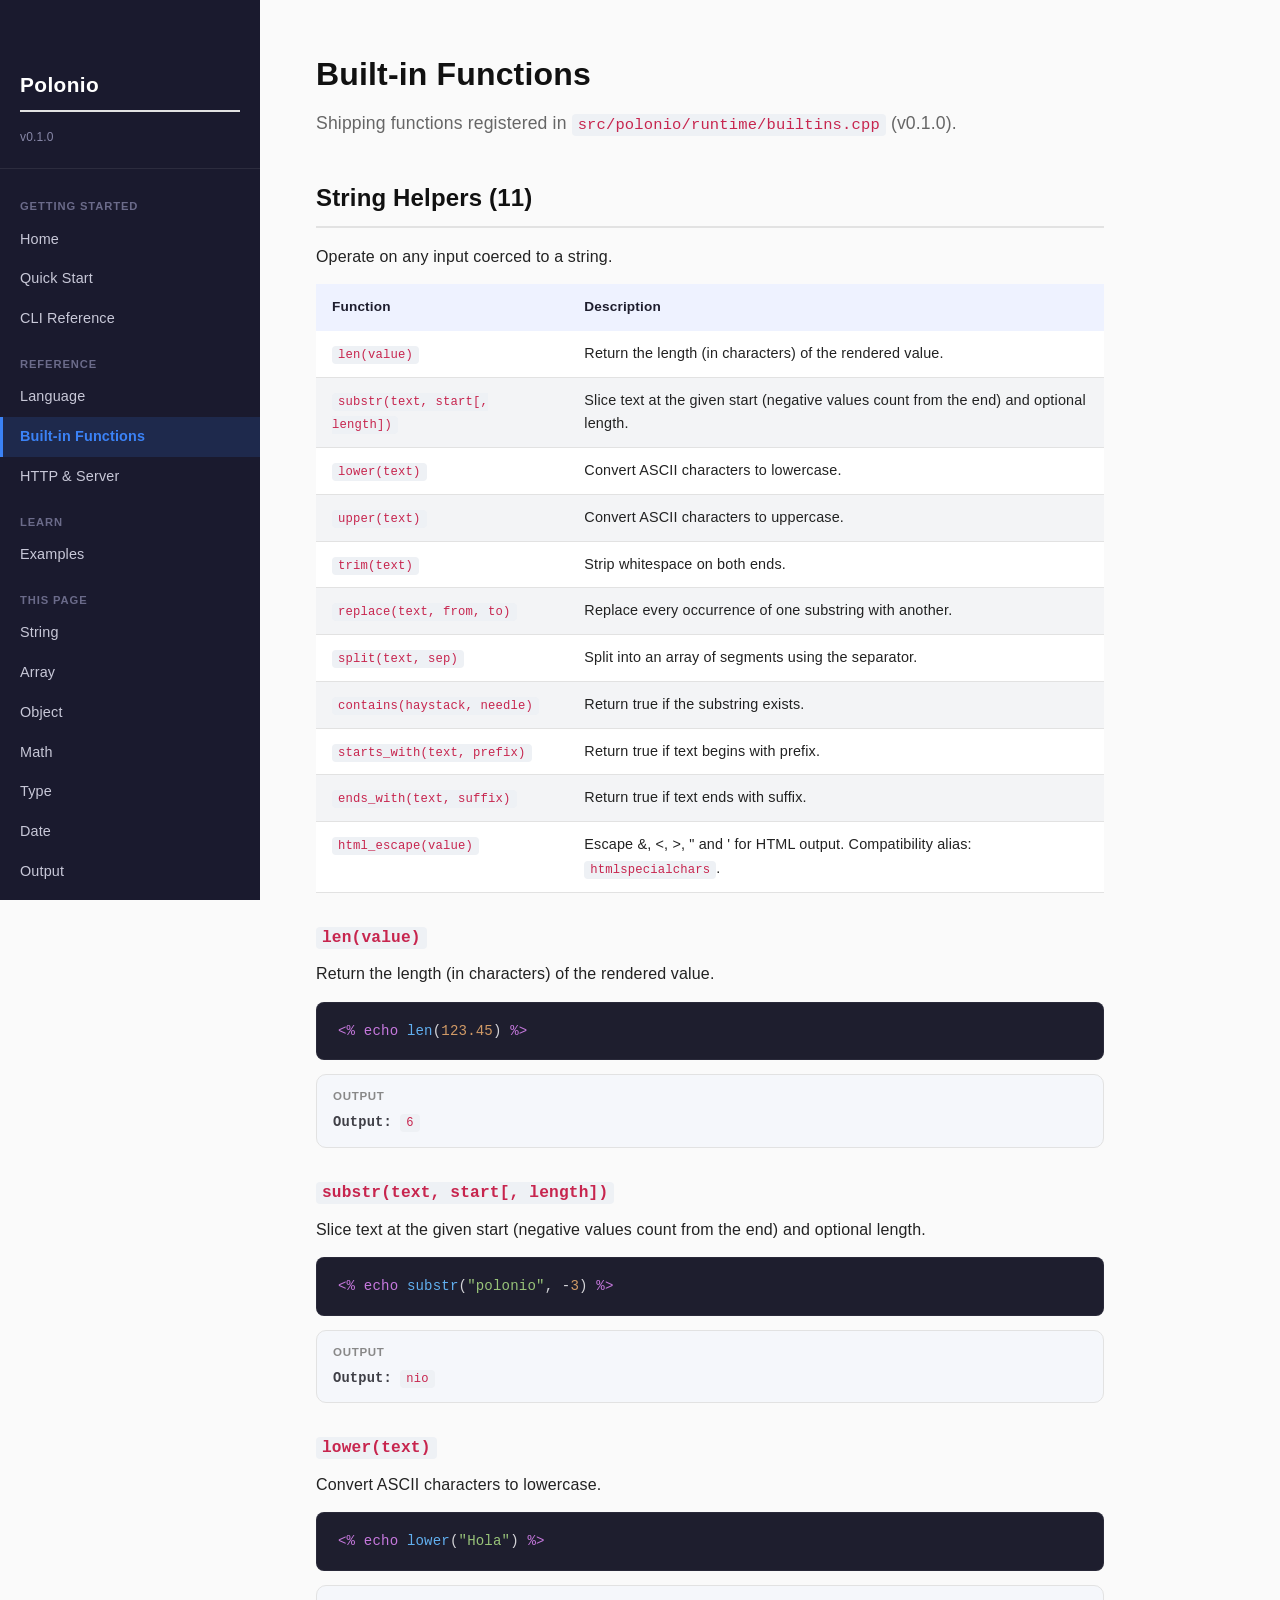
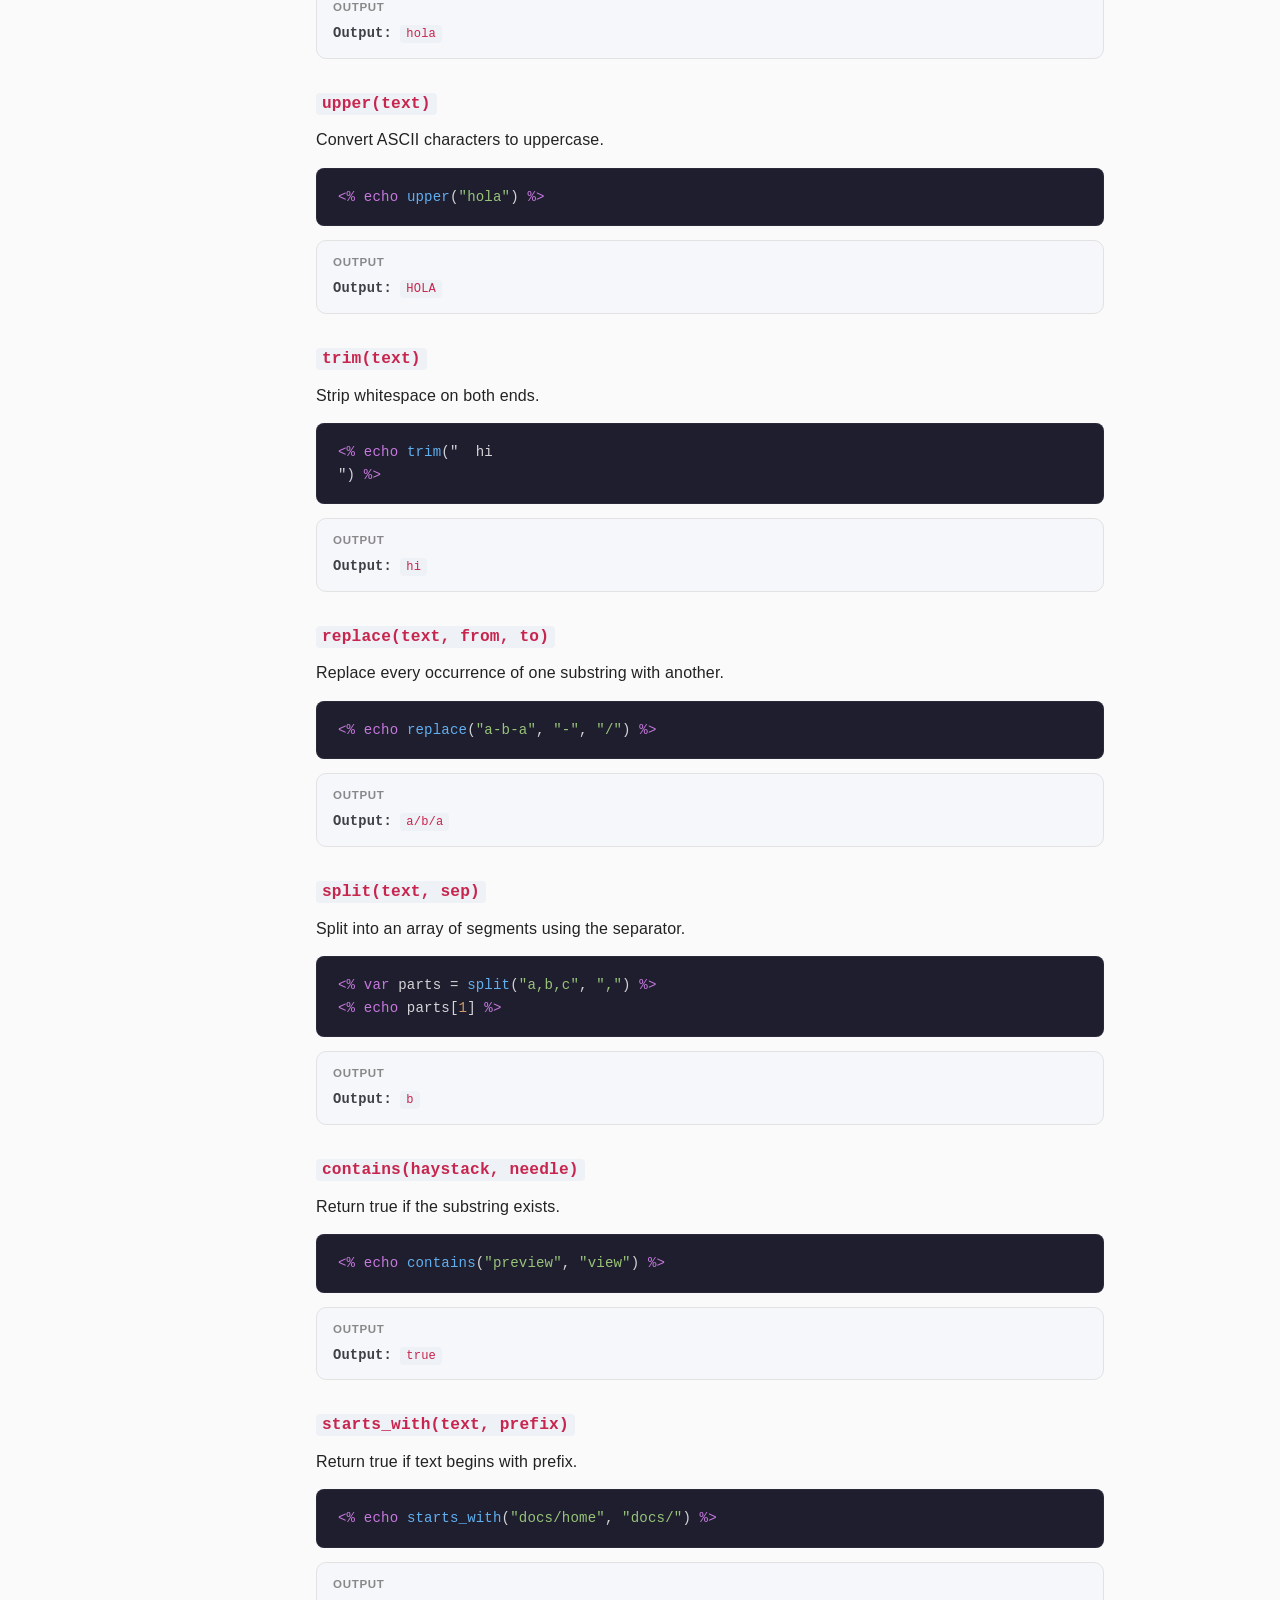
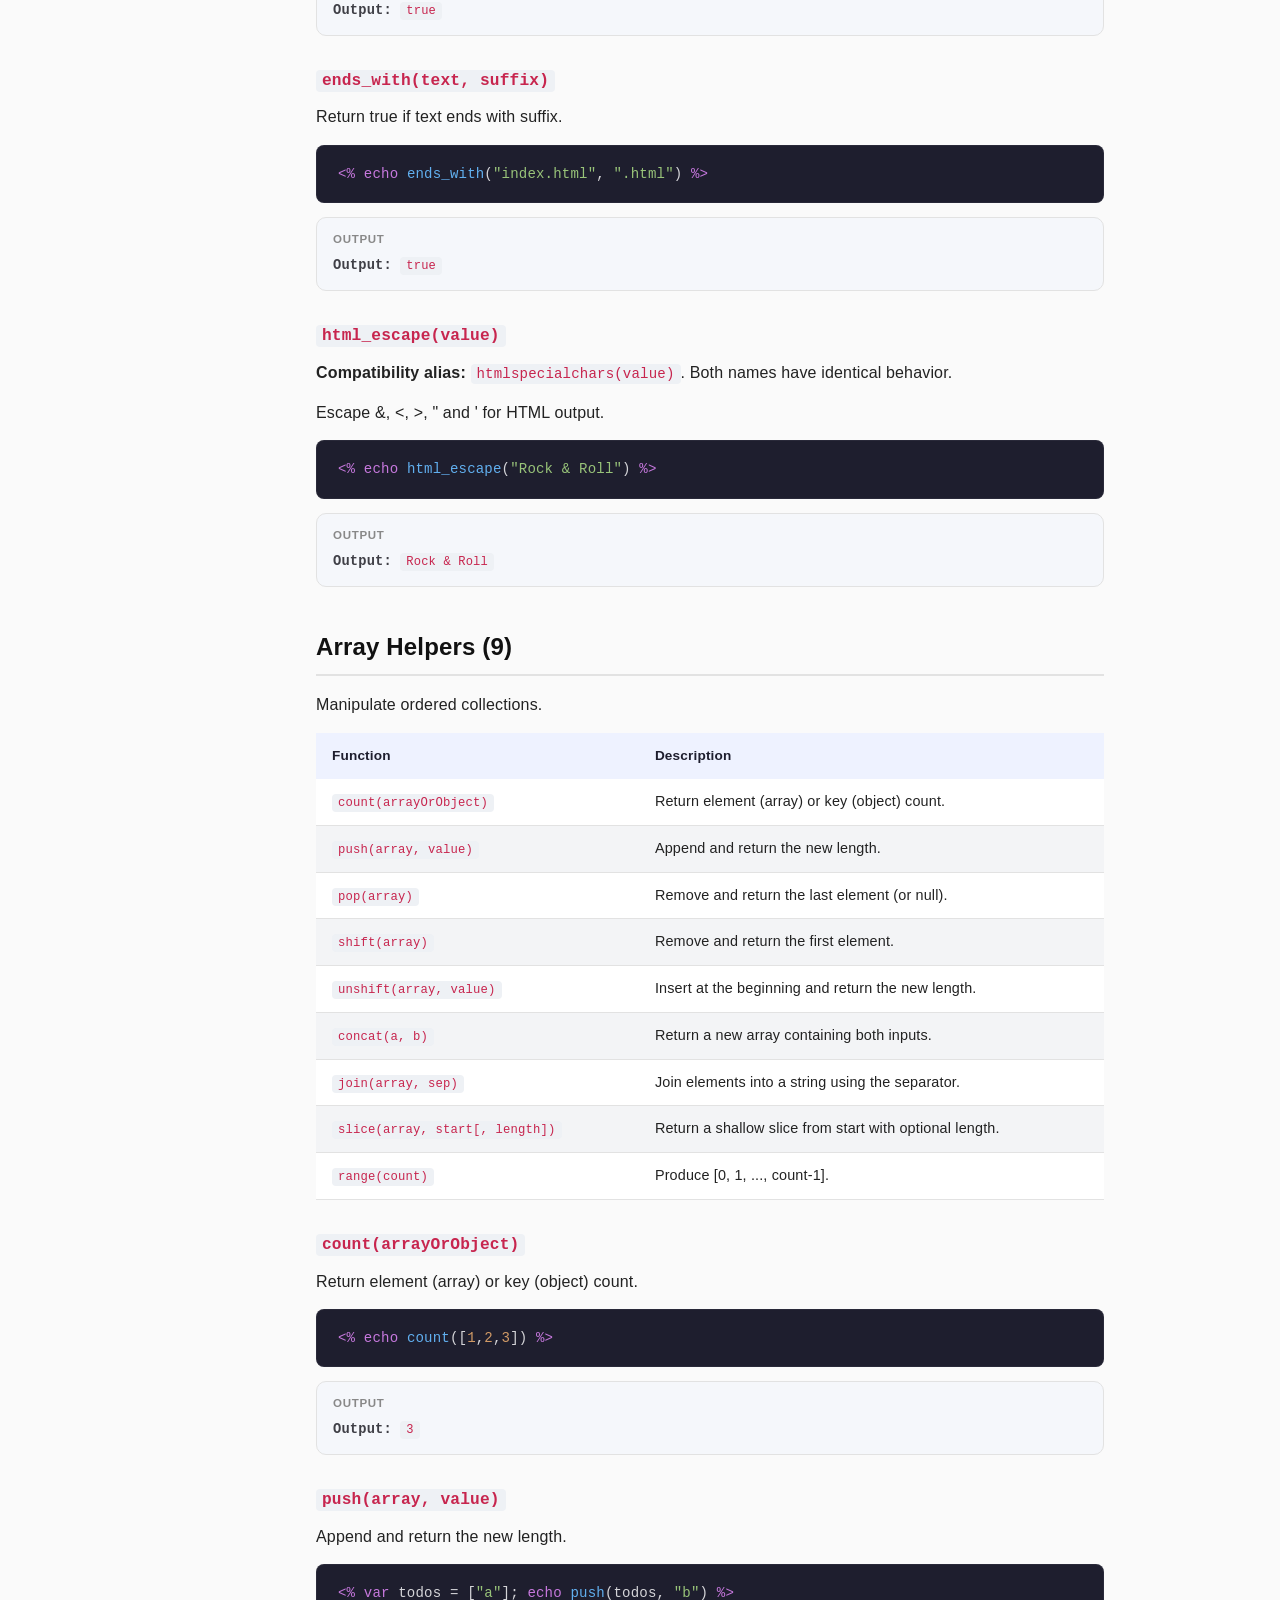
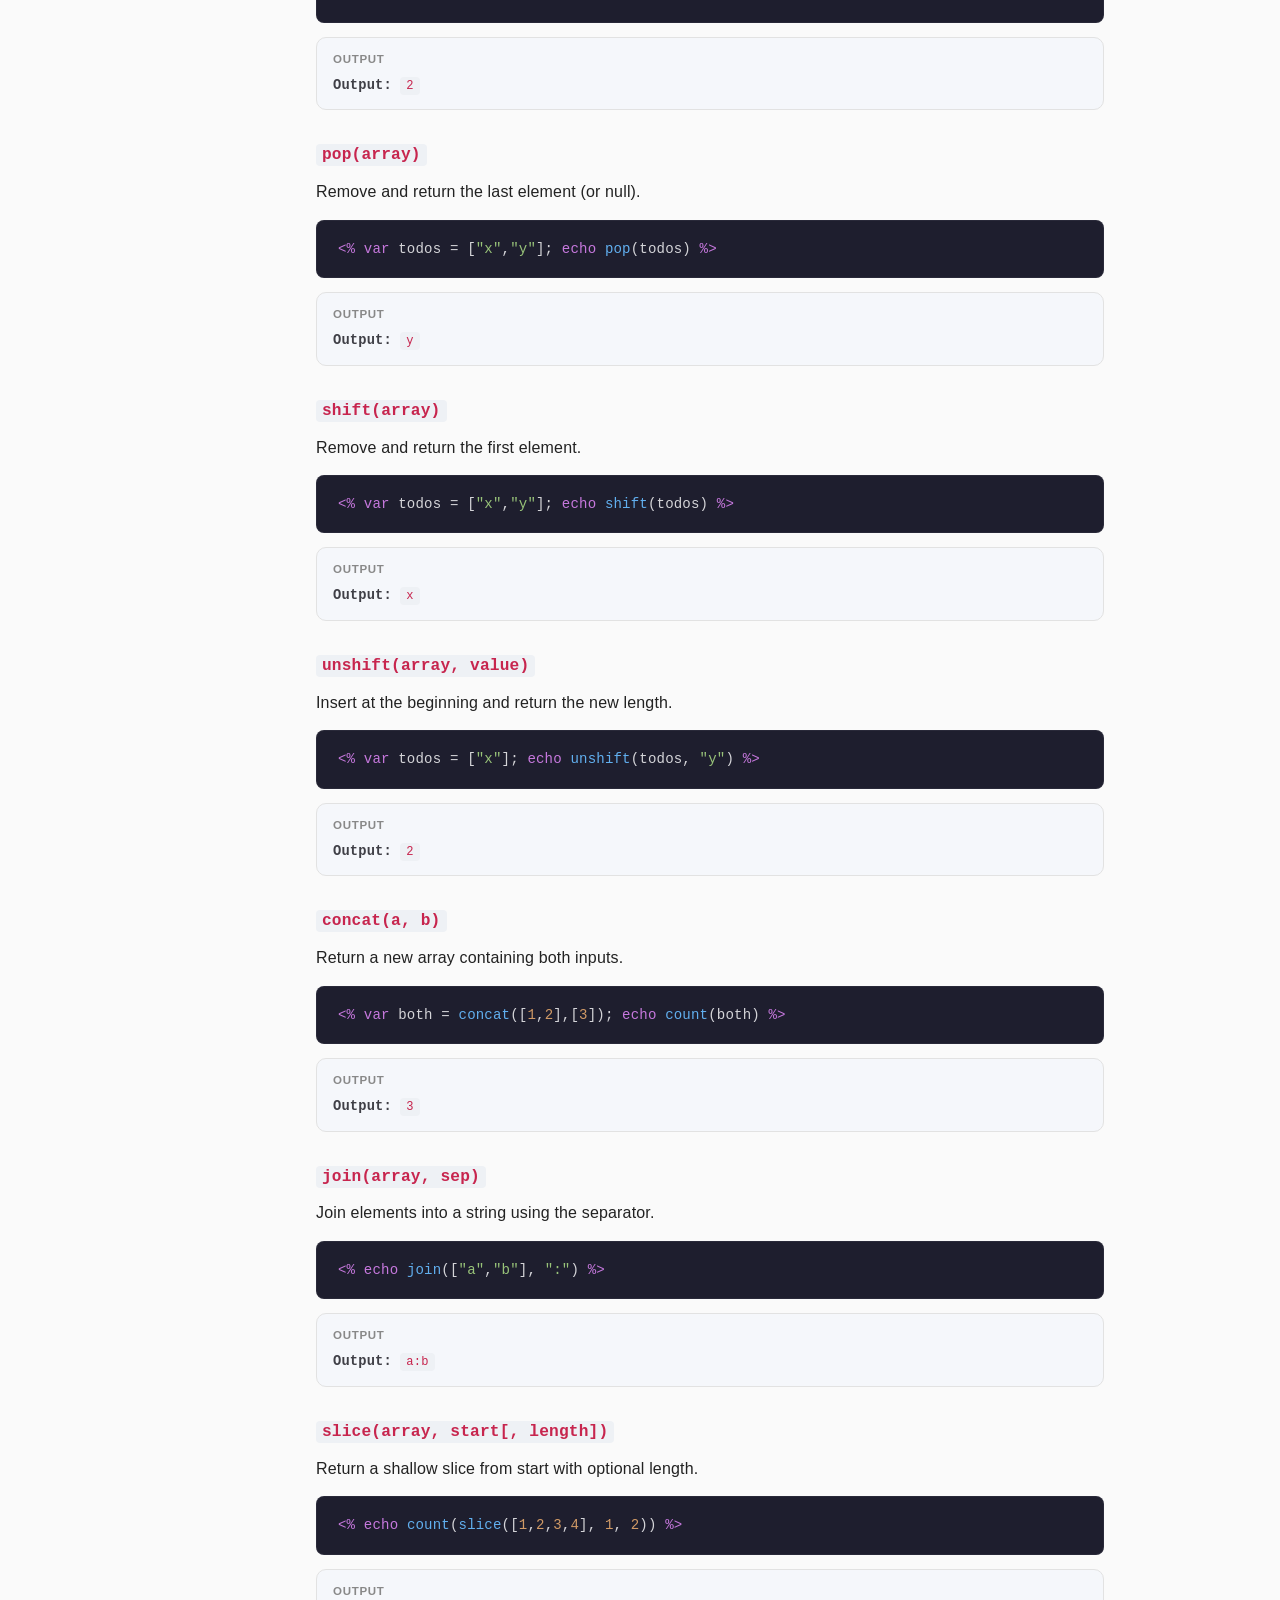
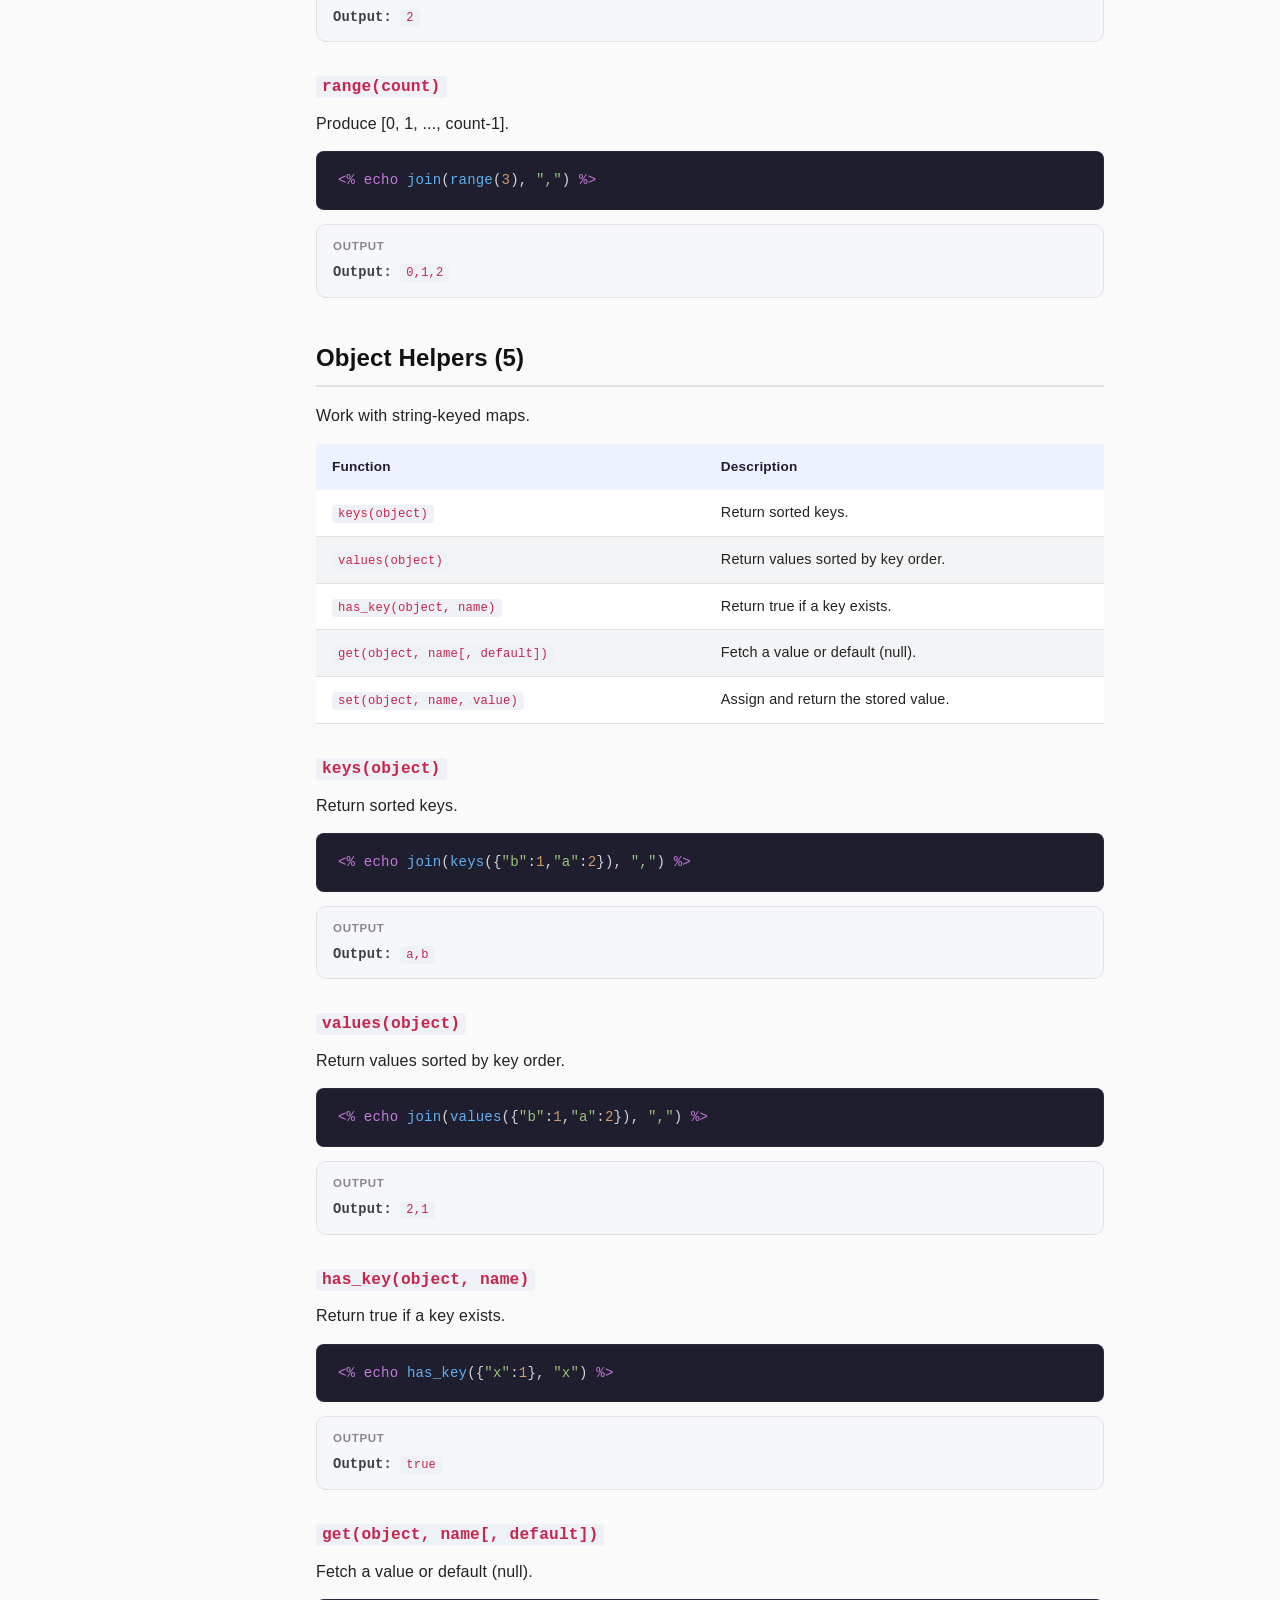
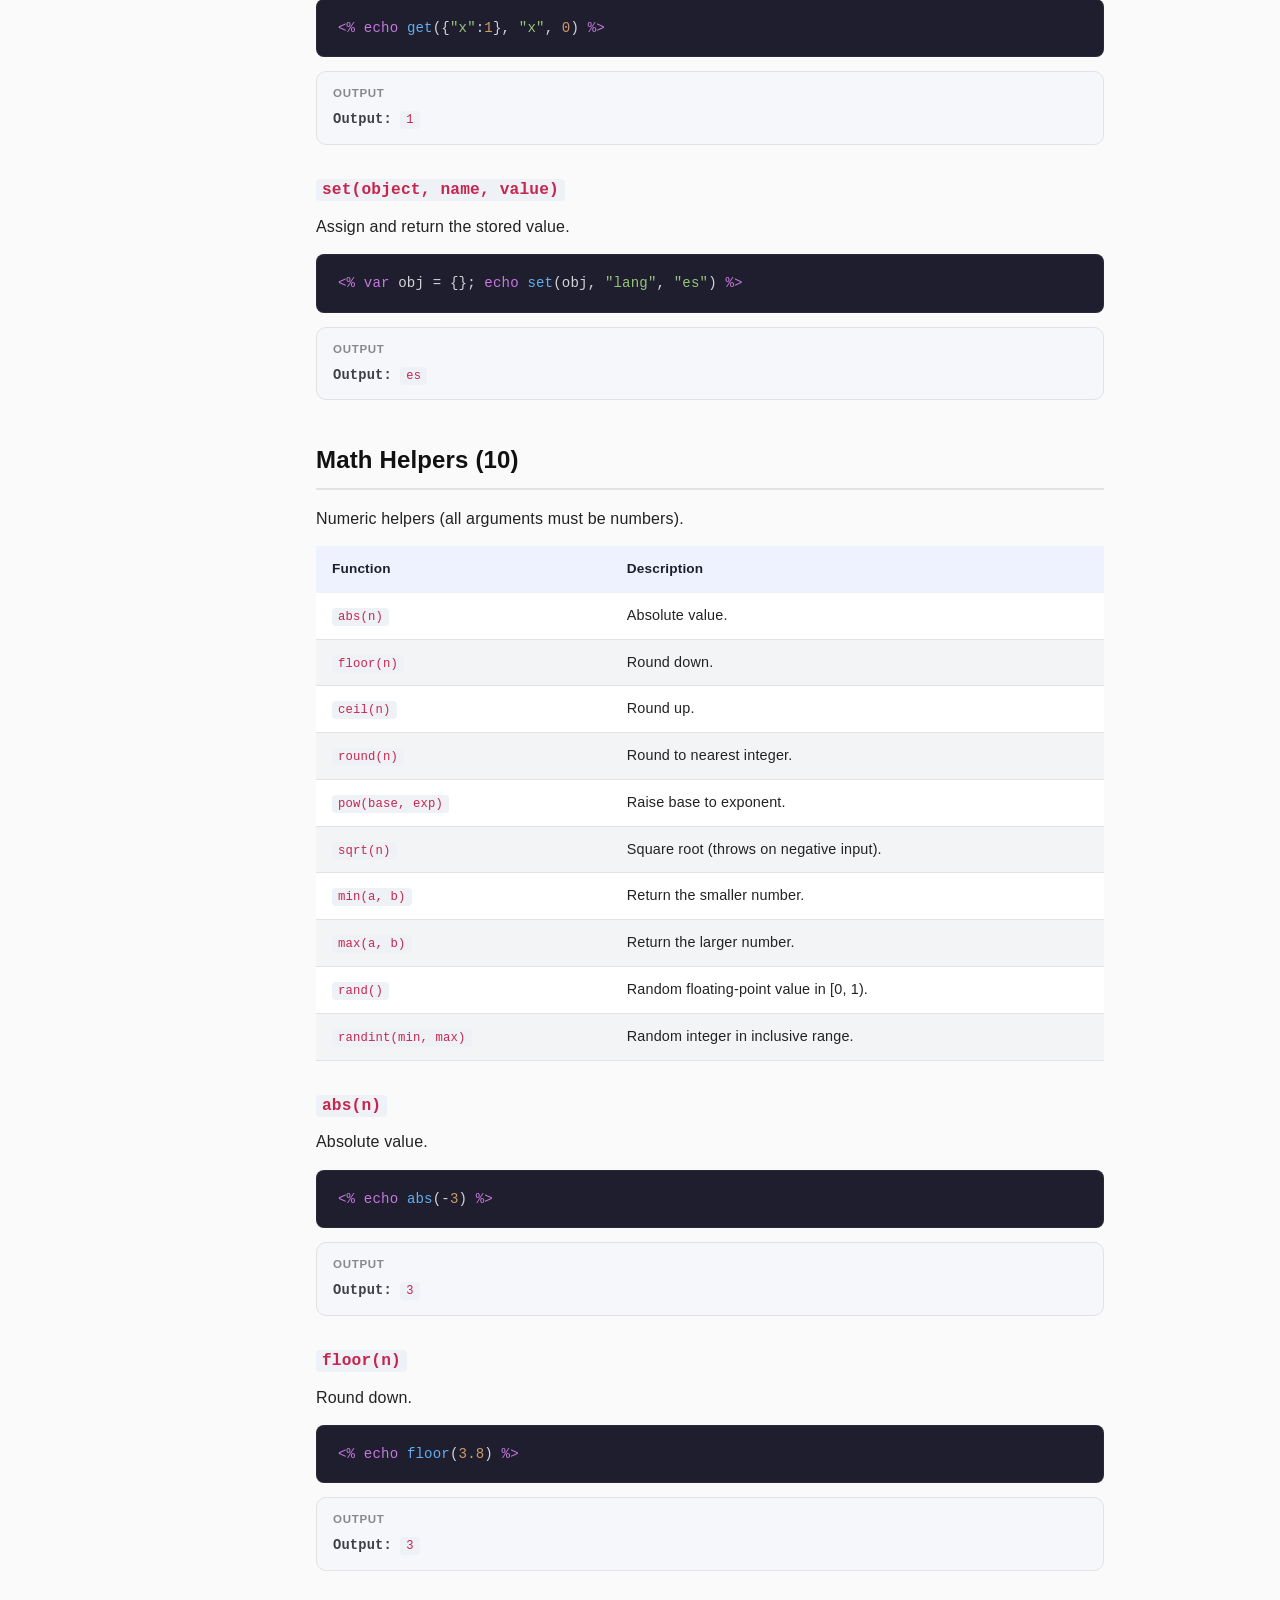
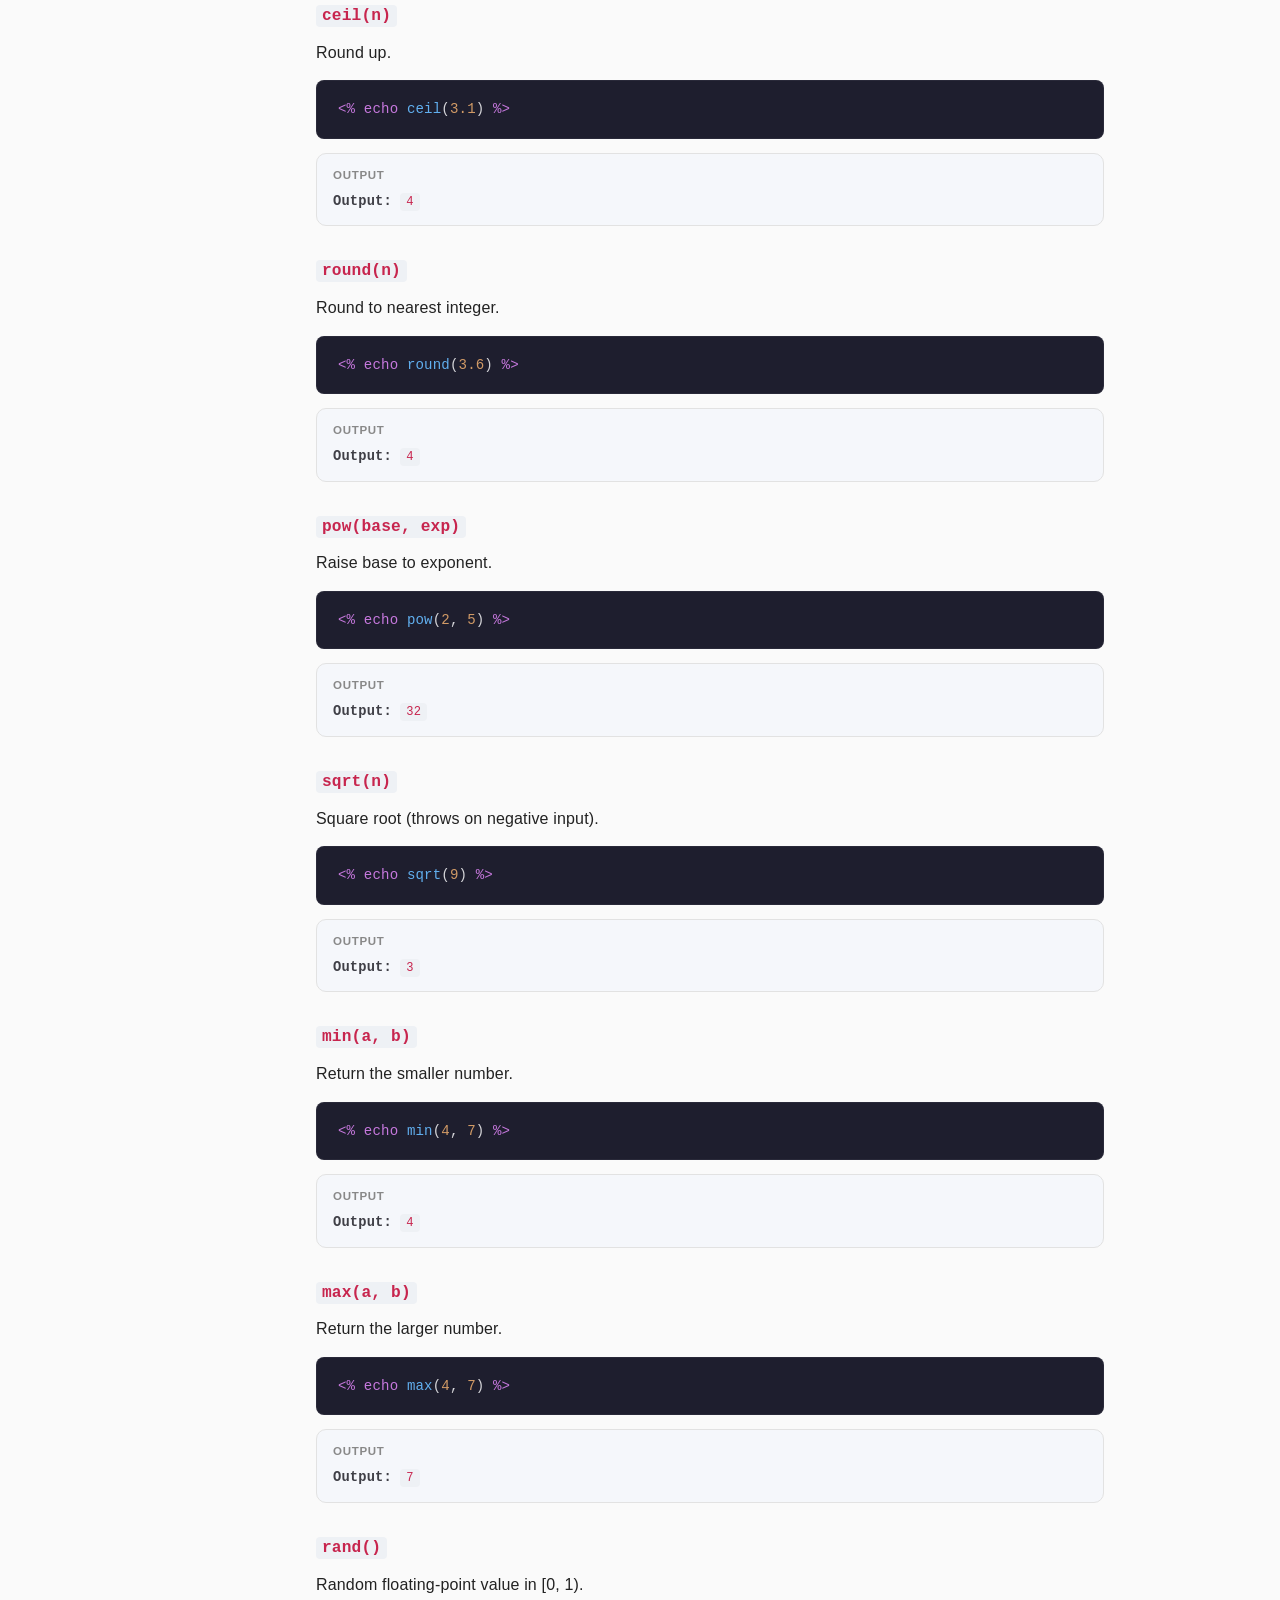
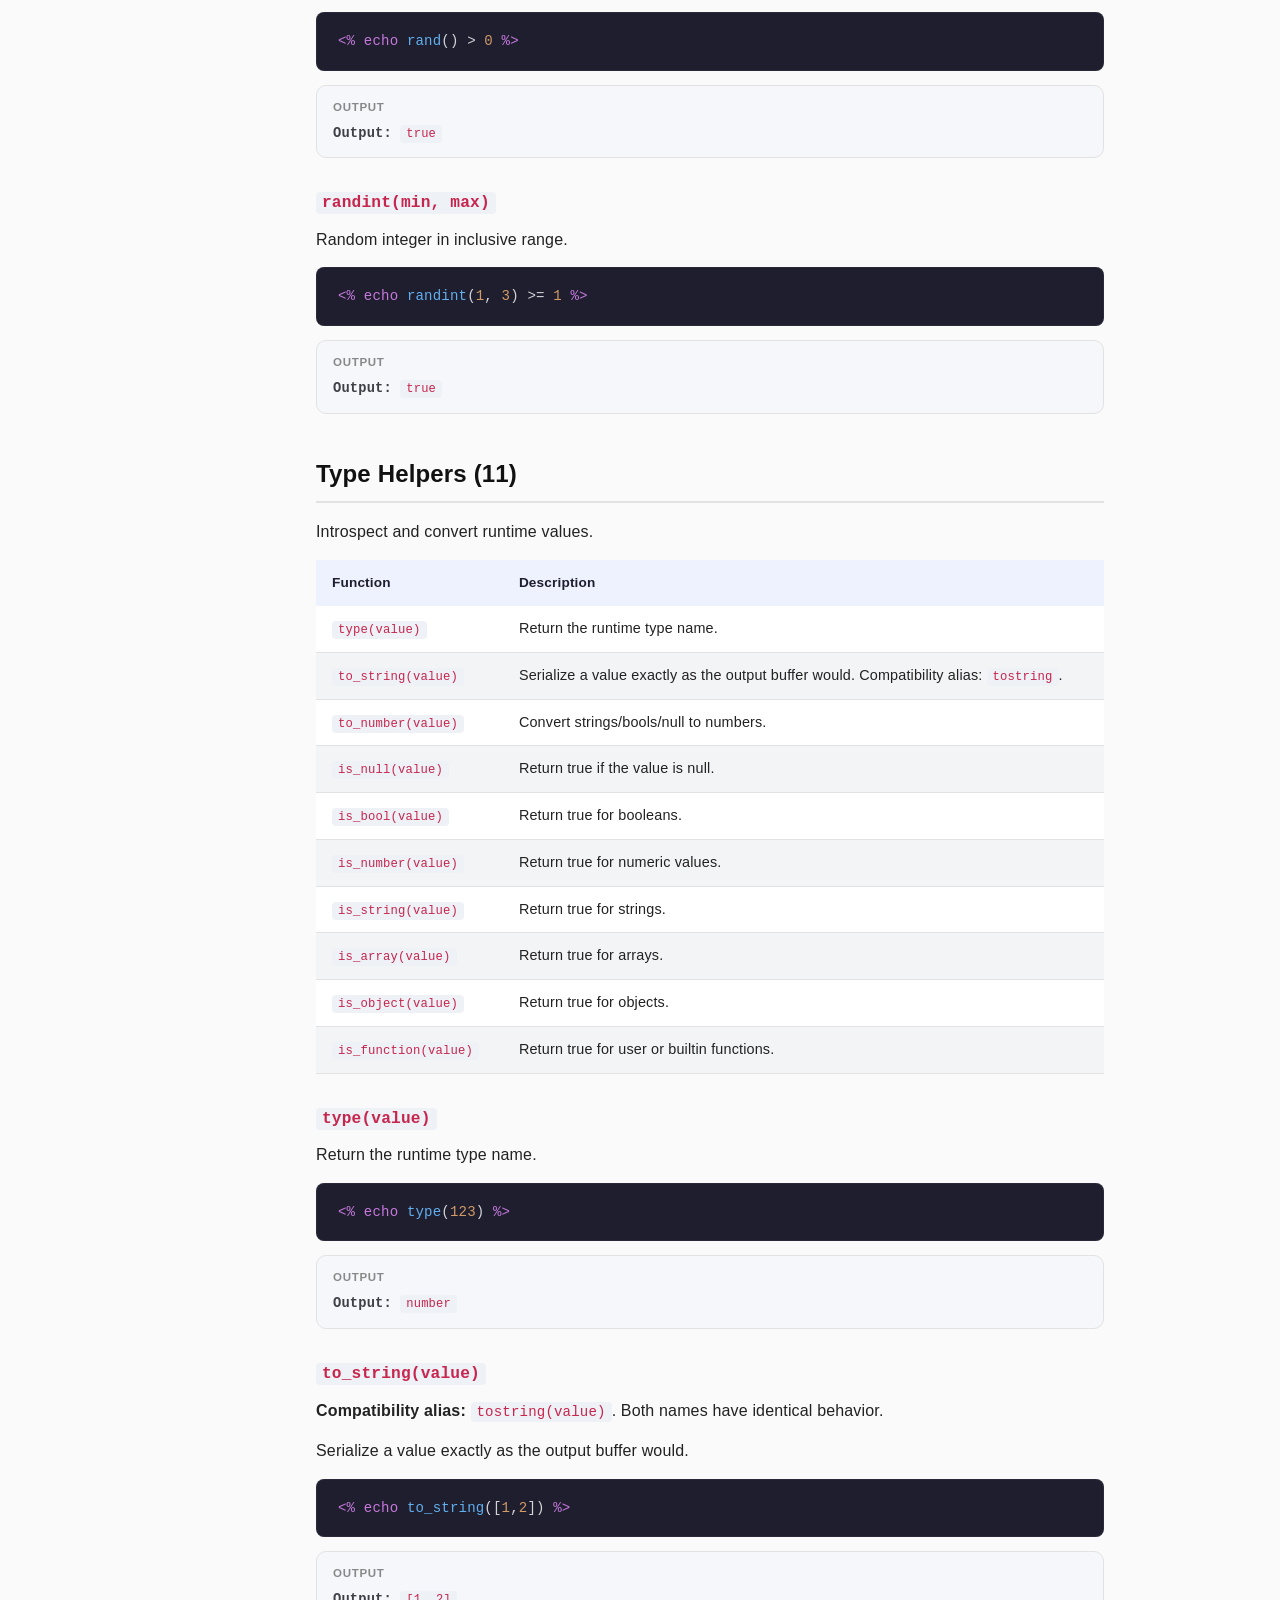
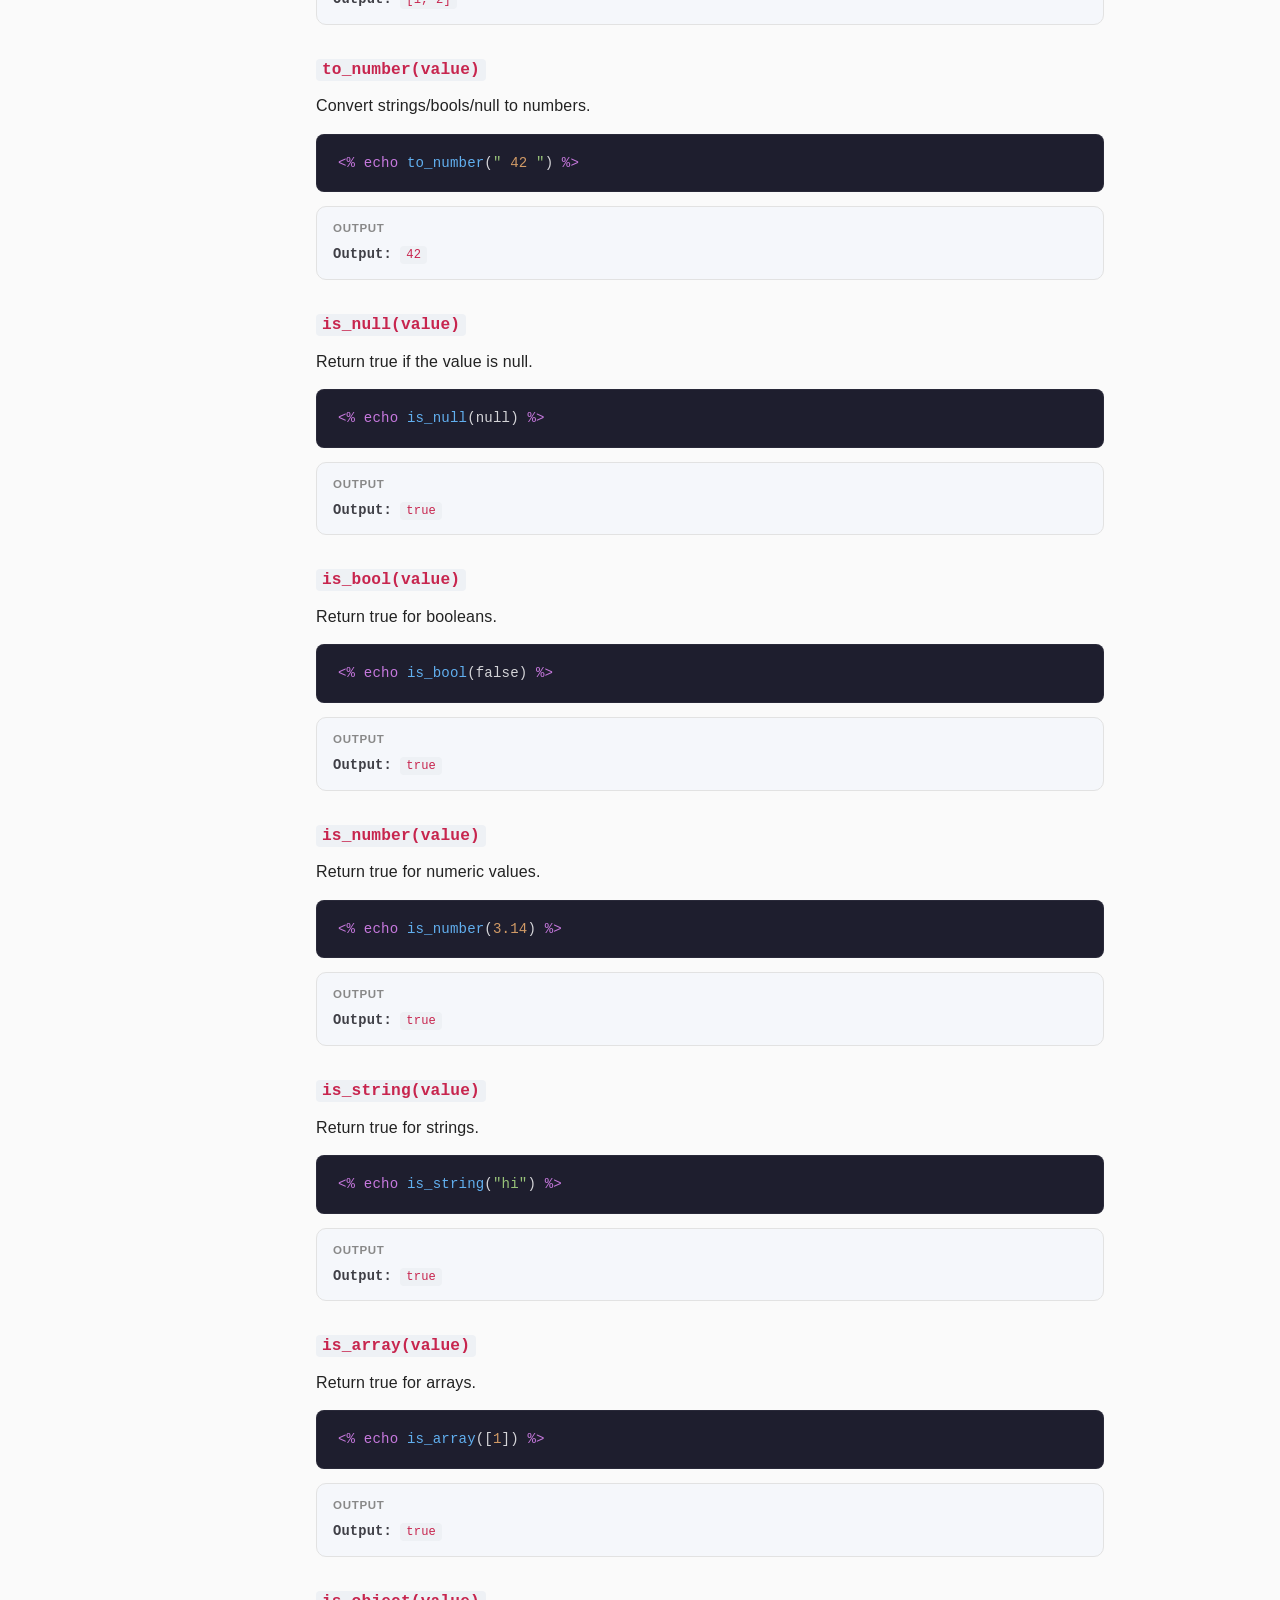
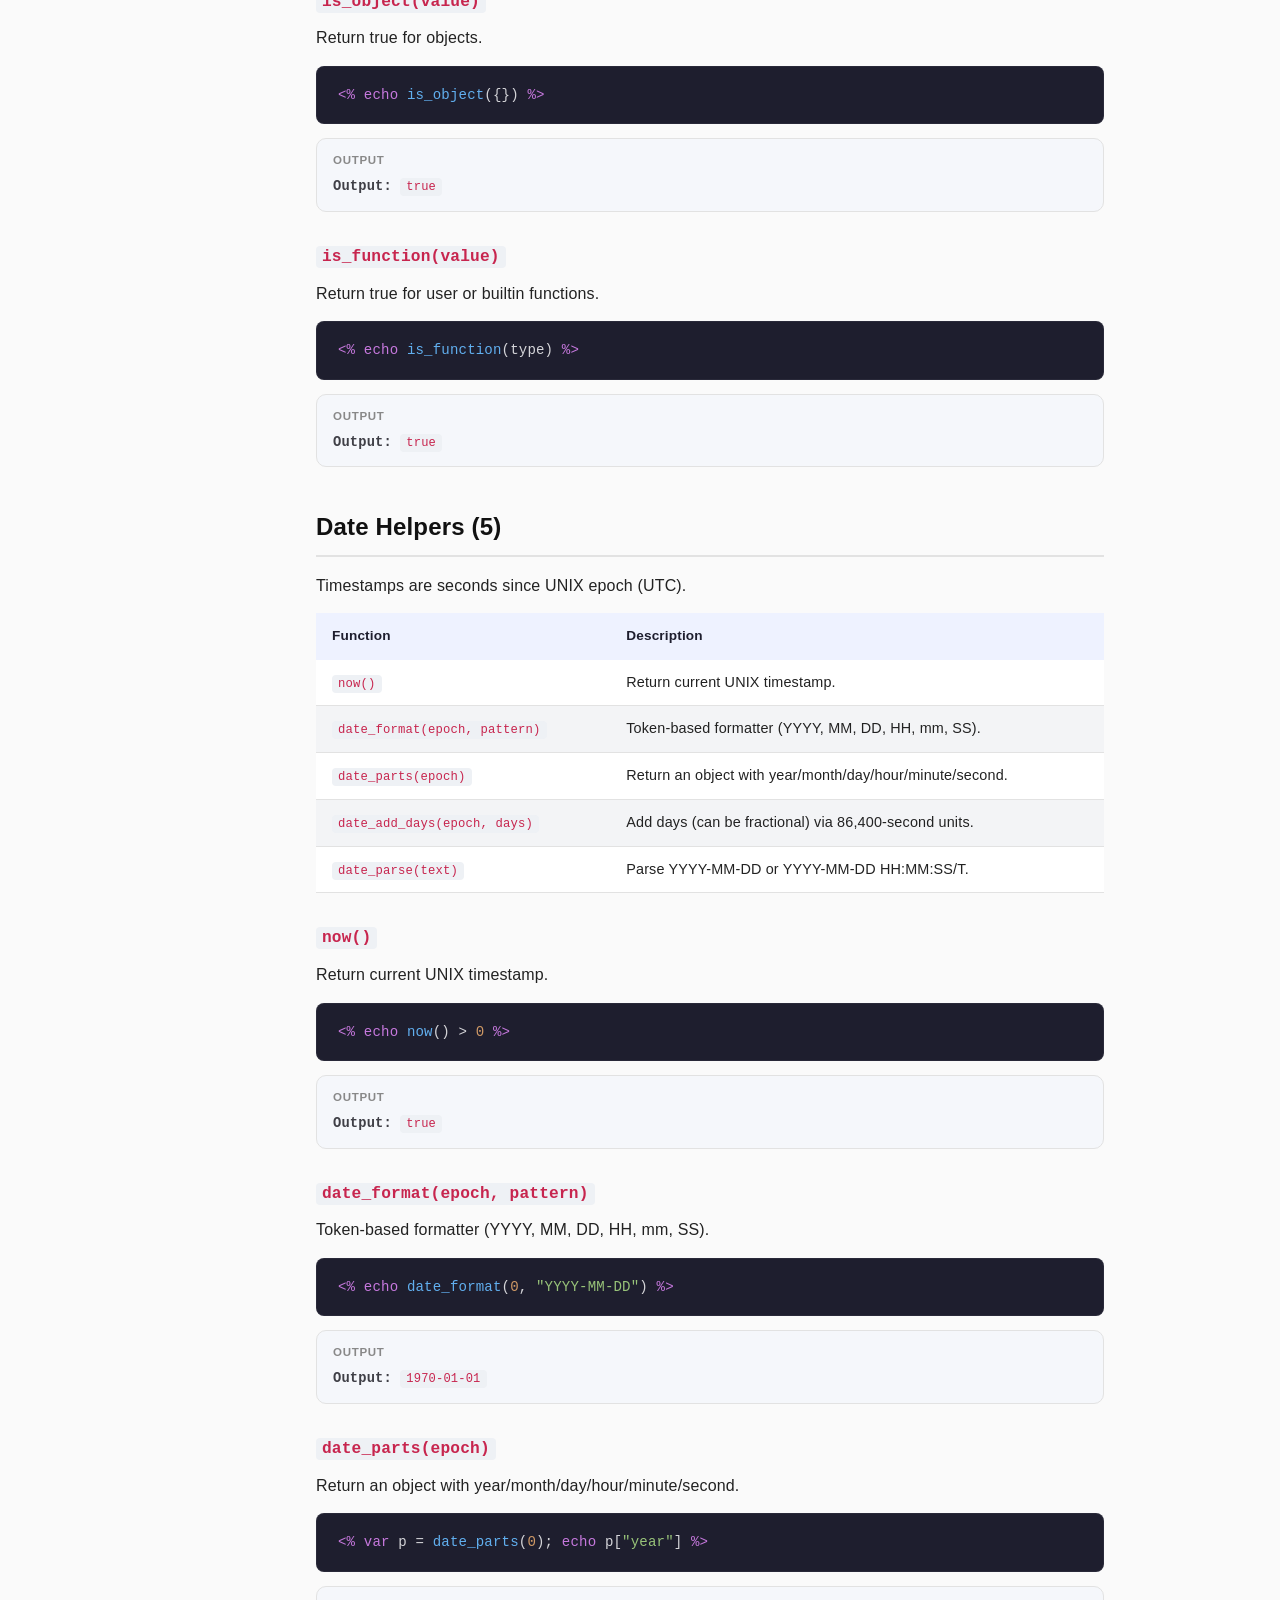
==== commit a0cab5d0: "L1: implement canonical builtin alias policy (L1-1)" ====
--- a/docs/site/builtins.html
+++ b/docs/site/builtins.html
@@ -35,6 +35,7 @@
     <a href="#http">HTTP</a>
     <a href="#storage">Storage</a>
     <a href="#database">Database</a>
+    <a href="#runtime">Runtime APIs</a>
   </nav>
 </aside>
 <main class="content">
@@ -57,7 +58,7 @@
           <tr><td><code>contains(haystack, needle)</code></td><td>Return true if the substring exists.</td></tr>
           <tr><td><code>starts_with(text, prefix)</code></td><td>Return true if text begins with prefix.</td></tr>
           <tr><td><code>ends_with(text, suffix)</code></td><td>Return true if text ends with suffix.</td></tr>
-          <tr><td><code>htmlspecialchars / html_escape</code></td><td>Escape &, <, >, " and ' for HTML output (aliases).</td></tr>
+          <tr><td><code>html_escape(value)</code></td><td>Escape &, <, >, " and ' for HTML output. Compatibility alias: <code>htmlspecialchars</code>.</td></tr>
         </tbody>
       </table>
     </div>
@@ -124,8 +125,9 @@
       <div class="example-output"><strong>Output:</strong> <code>true</code></div>
     </article>
     <article>
-      <h3><code>htmlspecialchars / html_escape</code></h3>
-      <p>Escape &, <, >, " and ' for HTML output (aliases).</p>
+      <h3 id="html_escape"><code>html_escape(value)</code></h3>
+      <p><strong>Compatibility alias:</strong> <code>htmlspecialchars(value)</code>. Both names have identical behavior.</p>
+      <p>Escape &, <, >, " and ' for HTML output.</p>
       <pre><code>&lt;% echo html_escape(&quot;Rock &amp; Roll&quot;) %&gt;</code></pre>
       <div class="example-output"><strong>Output:</strong> <code>Rock &amp; Roll</code></div>
     </article>
@@ -339,8 +341,7 @@
         <thead><tr><th>Function</th><th>Description</th></tr></thead>
         <tbody>
           <tr><td><code>type(value)</code></td><td>Return the runtime type name.</td></tr>
-          <tr><td><code>tostring(value)</code></td><td>Serialize a value exactly as the output buffer would.</td></tr>
-          <tr><td><code>to_string(value)</code></td><td>Alias of <code>tostring</code>.</td></tr>
+          <tr><td><code>to_string(value)</code></td><td>Serialize a value exactly as the output buffer would. Compatibility alias: <code>tostring</code>.</td></tr>
           <tr><td><code>to_number(value)</code></td><td>Convert strings/bools/null to numbers.</td></tr>
           <tr><td><code>is_null(value)</code></td><td>Return true if the value is null.</td></tr>
           <tr><td><code>is_bool(value)</code></td><td>Return true for booleans.</td></tr>
@@ -359,16 +360,11 @@
       <div class="example-output"><strong>Output:</strong> <code>number</code></div>
     </article>
     <article>
-      <h3><code>tostring(value)</code></h3>
+      <h3 id="to_string"><code>to_string(value)</code></h3>
+      <p><strong>Compatibility alias:</strong> <code>tostring(value)</code>. Both names have identical behavior.</p>
       <p>Serialize a value exactly as the output buffer would.</p>
-      <pre><code>&lt;% echo tostring([1,2]) %&gt;</code></pre>
+      <pre><code>&lt;% echo to_string([1,2]) %&gt;</code></pre>
       <div class="example-output"><strong>Output:</strong> <code>[1, 2]</code></div>
-    </article>
-    <article>
-      <h3><code>to_string(value)</code></h3>
-      <p>Alias of <code>tostring</code>.</p>
-      <pre><code>&lt;% echo to_string(true) %&gt;</code></pre>
-      <div class="example-output"><strong>Output:</strong> <code>true</code></div>
     </article>
     <article>
       <h3><code>to_number(value)</code></h3>
@@ -511,13 +507,13 @@
   </section>
   <section id="http">
     <h2>HTTP &amp; Response Helpers (6)</h2>
-    <p>Available when a <code>ResponseContext</code> is active (CGI today, dev server soon).</p>
+    <p>Available when a <code>ResponseContext</code> is active in CGI or the development server.</p>
     <div class="table-wrapper">
       <table>
         <thead><tr><th>Function</th><th>Description</th></tr></thead>
         <tbody>
-          <tr><td><code>http_status(code) / status(code)</code></td><td>Set the outgoing HTTP status line (100–599).</td></tr>
-          <tr><td><code>http_header(name, value) / header(...)</code></td><td>Add or overwrite headers.</td></tr>
+          <tr><td><code>http_status(code)</code></td><td>Set the outgoing HTTP status line (100–599). Compatibility alias: <code>status</code>.</td></tr>
+          <tr><td><code>http_header(name, value)</code></td><td>Add or overwrite headers. Compatibility alias: <code>header</code>.</td></tr>
           <tr><td><code>http_content_type(value)</code></td><td>Set the <code>Content-Type</code> header.</td></tr>
           <tr><td><code>redirect(target[, status])</code></td><td>Set Location header plus 3xx status (default 302).</td></tr>
           <tr><td><code>urlencode(text)</code></td><td>Percent-encode query-string fragments.</td></tr>
@@ -526,13 +522,15 @@
       </table>
     </div>
     <article>
-      <h3><code>http_status(code) / status(code)</code></h3>
+      <h3 id="http_status"><code>http_status(code)</code></h3>
+      <p><strong>Compatibility alias:</strong> <code>status(code)</code>. Both names have identical behavior.</p>
       <p>Set the outgoing HTTP status line (100–599).</p>
       <pre><code>&lt;% http_status(302) %&gt;</code></pre>
       <div class="example-output"><strong>Output:</strong> <code>Status: 302</code></div>
     </article>
     <article>
-      <h3><code>http_header(name, value) / header(...)</code></h3>
+      <h3 id="http_header"><code>http_header(name, value)</code></h3>
+      <p><strong>Compatibility alias:</strong> <code>header(name, value)</code>. Both names have identical behavior.</p>
       <p>Add or overwrite headers.</p>
       <pre><code>&lt;% http_header(&quot;X-Test&quot;, &quot;ok&quot;) %&gt;</code></pre>
       <div class="example-output"><strong>Output:</strong> <code>X-Test: ok</code></div>
@@ -950,6 +948,36 @@
 %&gt;</code></pre>
     </article>
   </section>
+  <section id="runtime">
+    <h2>Request, Session, Security, and Delivery APIs</h2>
+    <p>These APIs require a CGI or development-server request context unless noted. Calls made without the required context raise a runtime error. Argument mismatches also raise runtime errors.</p>
+    <article><h3>Request</h3><dl>
+      <dt><code>request_body()</code></dt><dd>Returns the raw request body string. Example: <code>var raw = request_body()</code>.</dd>
+      <dt><code>request_header(name)</code></dt><dd>Accepts a string header name and returns its string value or null. Example: <code>request_header("Content-Type")</code>.</dd>
+      <dt><code>request_headers()</code></dt><dd>Returns an object of request headers. Example: <code>keys(request_headers())</code>.</dd>
+      <dt><code>request_json()</code></dt><dd>Parses the raw body and returns the JSON value; invalid JSON raises an error. Example: <code>var data = request_json()</code>.</dd>
+      <dt><code>cookies()</code></dt><dd>Returns the parsed cookie object. Example: <code>cookies()["theme"]</code>.</dd>
+    </dl></article>
+    <article><h3>Sessions</h3><p>Require <code>POLONIO_SESSION_SECRET</code>; otherwise they raise an error. Data is stored in a signed cookie and persists only when the response can emit the updated cookie.</p><dl>
+      <dt><code>session_get(key[, default])</code></dt><dd>String key; returns the stored value, default, or null. Example: <code>session_get("user_id")</code>.</dd>
+      <dt><code>session_set(key, value)</code></dt><dd>String key and any value; stores it and returns null. Example: <code>session_set("flash", "Saved")</code>.</dd>
+      <dt><code>session_unset(key)</code></dt><dd>String key; removes it and returns null. Example: <code>session_unset("flash")</code>.</dd>
+      <dt><code>session_clear()</code></dt><dd>Removes all session values and returns null. Example: <code>session_clear()</code>.</dd>
+    </dl></article>
+    <article><h3>Security</h3><dl>
+      <dt><code>random_token(bytes)</code></dt><dd>Number of random bytes (1 through 1024); returns a URL-safe token. Invalid sizes raise an error. Example: <code>random_token(32)</code>.</dd>
+      <dt><code>csrf_token()</code></dt><dd>Requires a session; returns the current session-backed token. Example: <code>&lt;input value="&lt;% echo csrf_token() %&gt;"&gt;</code>.</dd>
+      <dt><code>csrf_verify(token)</code></dt><dd>Requires a session and a string token; returns bool. Example: <code>if csrf_verify(_POST["csrf"])</code>.</dd>
+      <dt><code>hash_password(password)</code></dt><dd>Accepts a string and returns a password hash. Example: <code>var hash = hash_password("secret")</code>.</dd>
+      <dt><code>verify_password(password, hash)</code></dt><dd>Accepts strings and returns bool. Example: <code>verify_password(input, hash)</code>.</dd>
+    </dl></article>
+    <article><h3>Uploads, file responses, and mail</h3><dl>
+      <dt><code>upload_save(file, path)</code></dt><dd>Accepts a `_FILES` file object and a relative storage path; moves the temporary upload and returns the saved path. Requires <code>POLONIO_STORAGE_PATH</code>. Example: <code>upload_save(_FILES["photo"], "uploads/photo.bin")</code>.</dd>
+      <dt><code>send_file(path[, opts])</code></dt><dd>Accepts a relative sandboxed path and optional object with string <code>content_type</code> and/or <code>download_name</code>, finalizes the CGI/server response, and returns null. Missing/unsafe files raise errors. Example: <code>send_file("reports/latest.txt")</code>.</dd>
+      <dt><code>send_mail(to, subject, body[, headers])</code></dt><dd>Accepts strings and optional header object; writes an <code>.eml</code> file to storage <code>outbox</code> and returns its path. Reserved/injected headers raise errors. It does not send SMTP mail. Example: <code>send_mail("dev@example.test", "Hi", "Body")</code>.</dd>
+    </dl></article>
+    <article><h3>Compatibility aliases</h3><p><code>http_status(code)</code> has the compatibility alias <code>status(code)</code>; <code>http_header(name, value)</code> has <code>header(name, value)</code>. Both aliases have identical behavior, including response effects. <code>http_content_type(value)</code> sets a string content type. <code>redirect(target[, status])</code> accepts a string target and optional 3xx-compatible number, sets Location/status, and returns null.</p><p><code>html_escape(value)</code> has compatibility alias <code>htmlspecialchars(value)</code>; <code>to_string(value)</code> has compatibility alias <code>tostring(value)</code>. Both pairs have identical successful behavior.</p></article>
+  </section>
 </main>
 <script src="highlight.js"></script>
 </body>
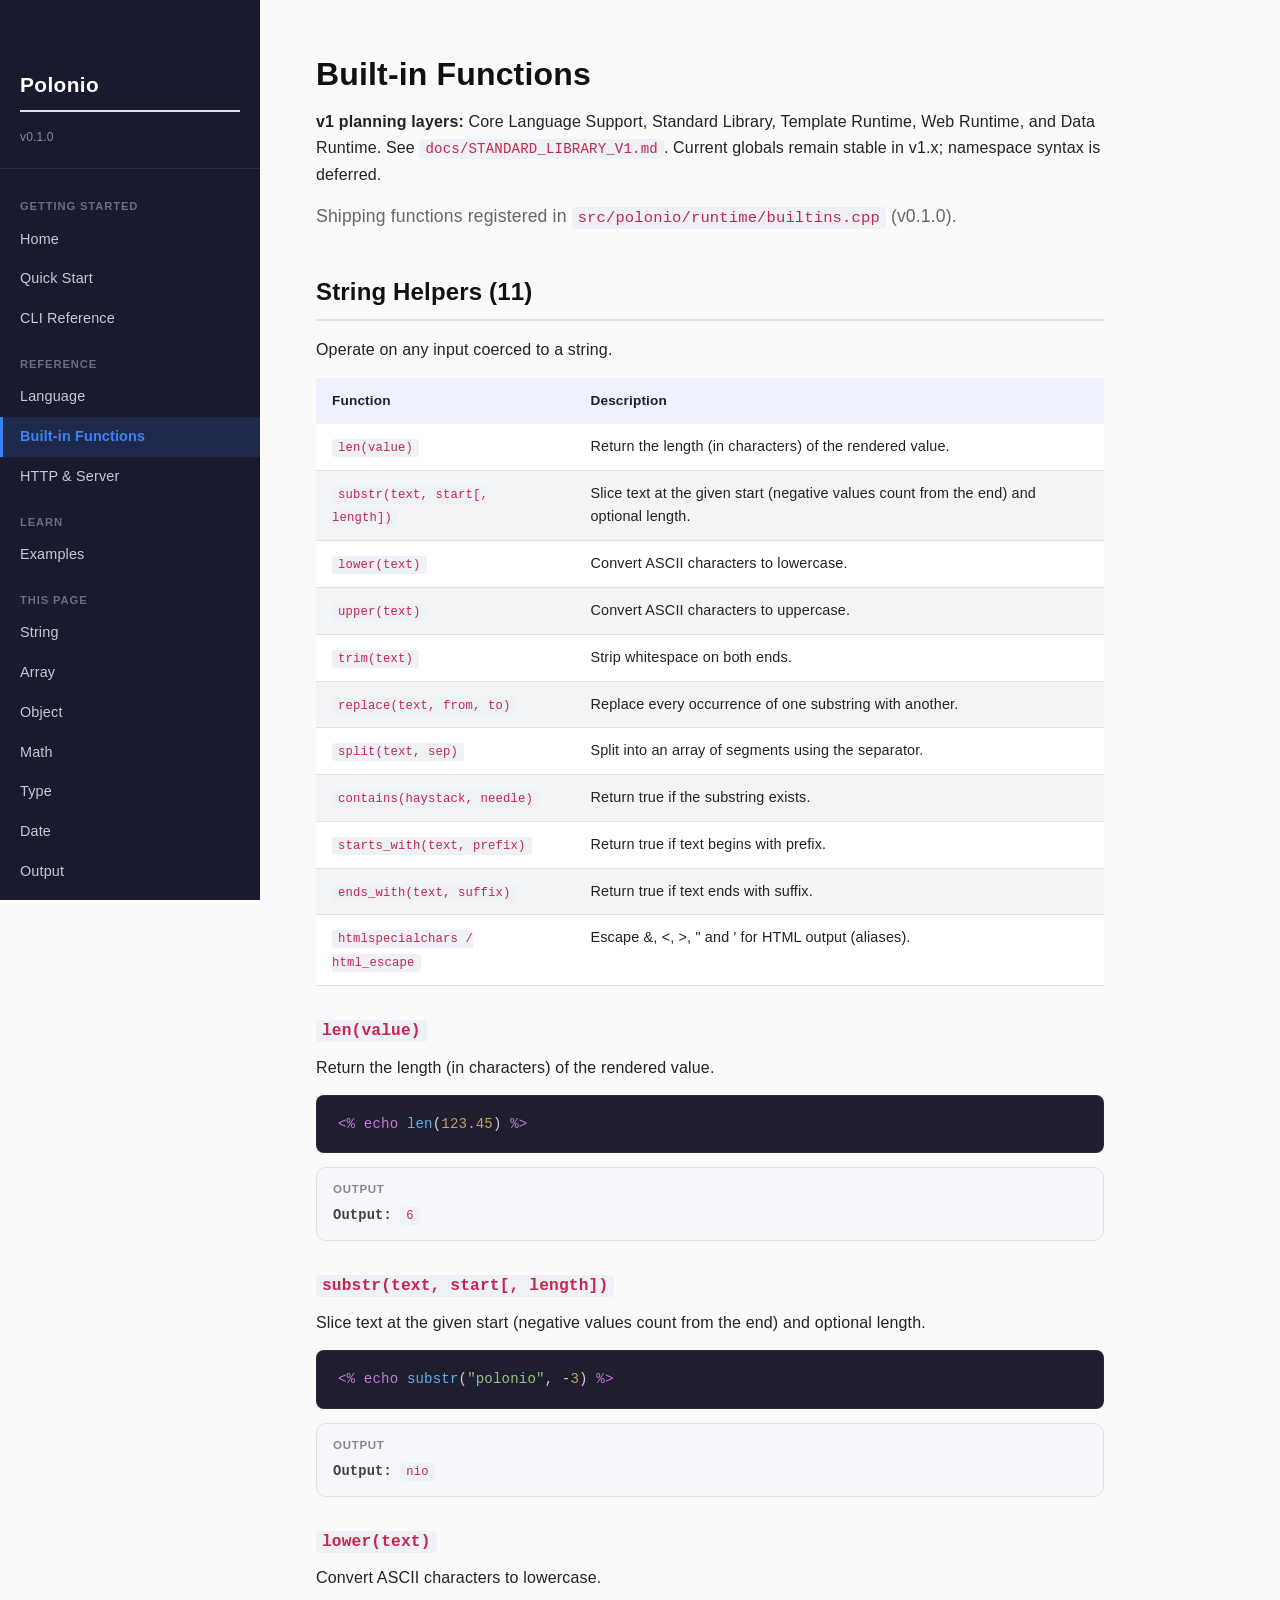
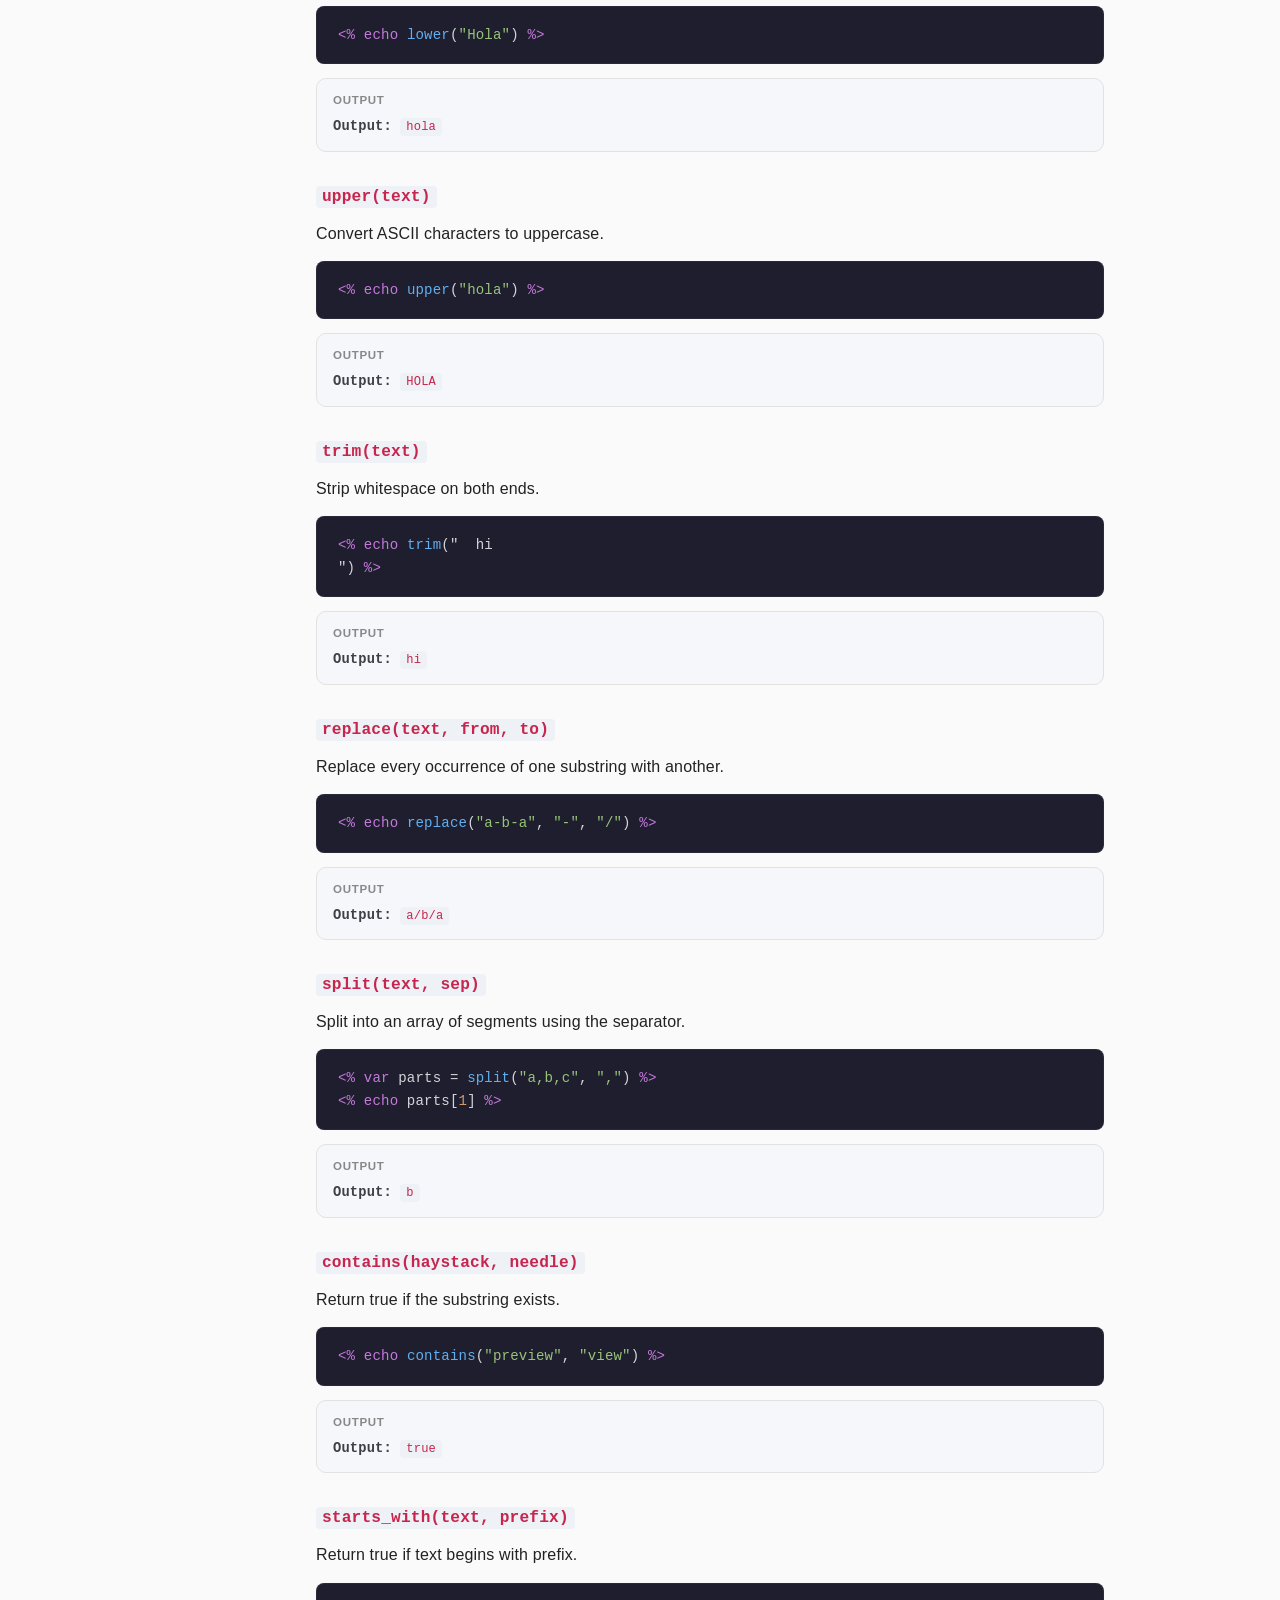
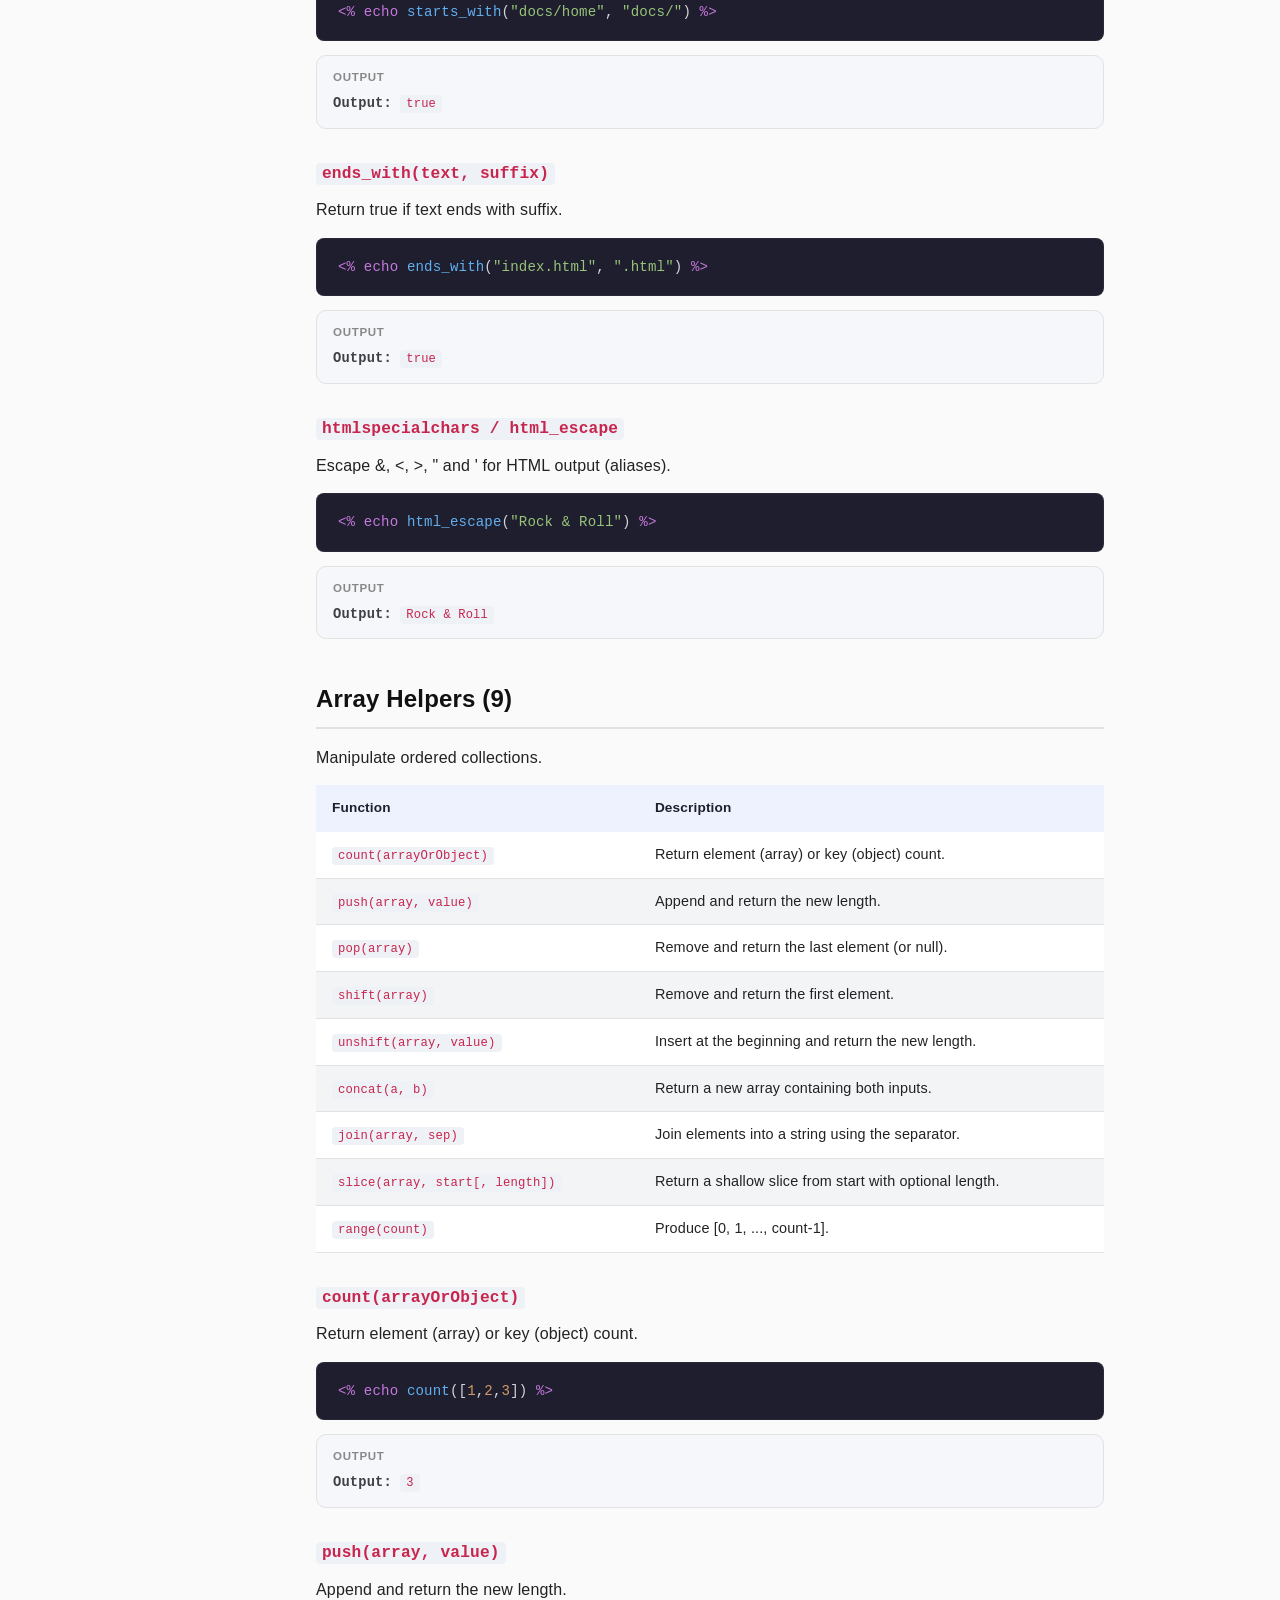
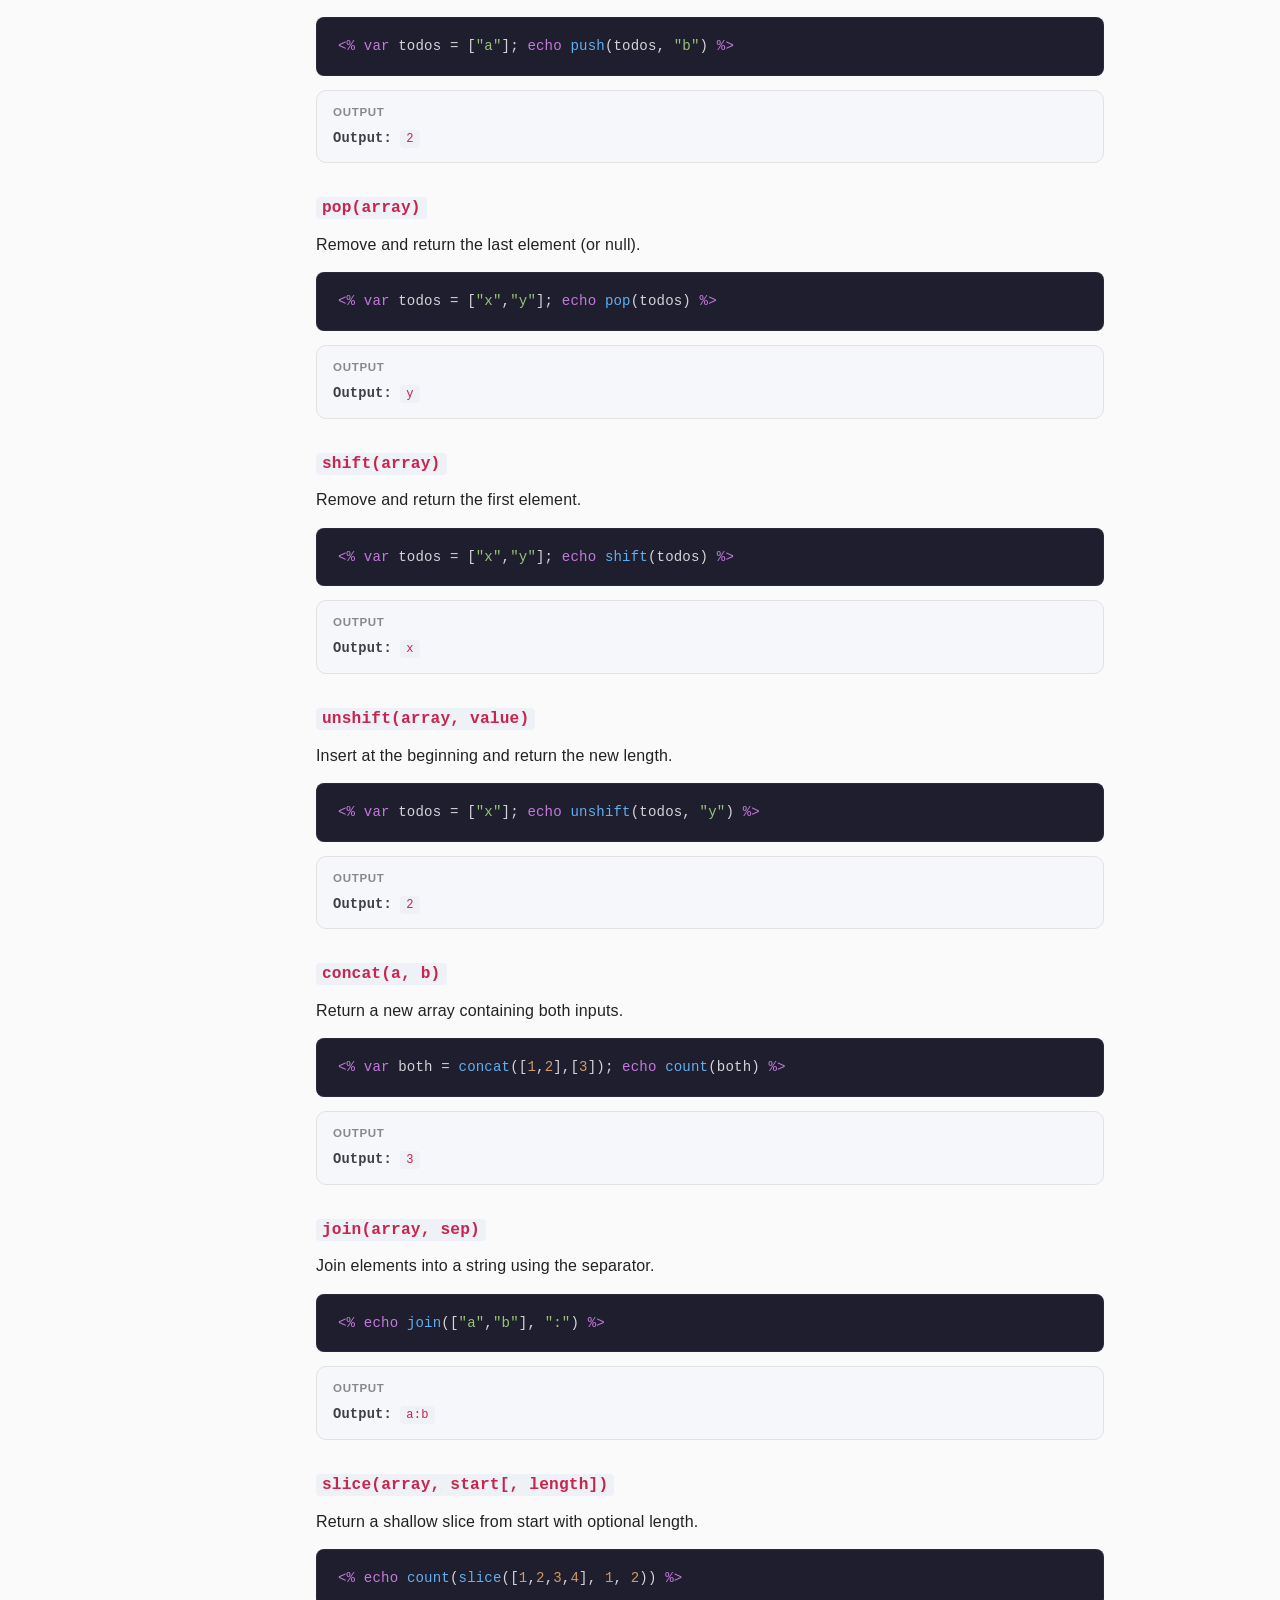
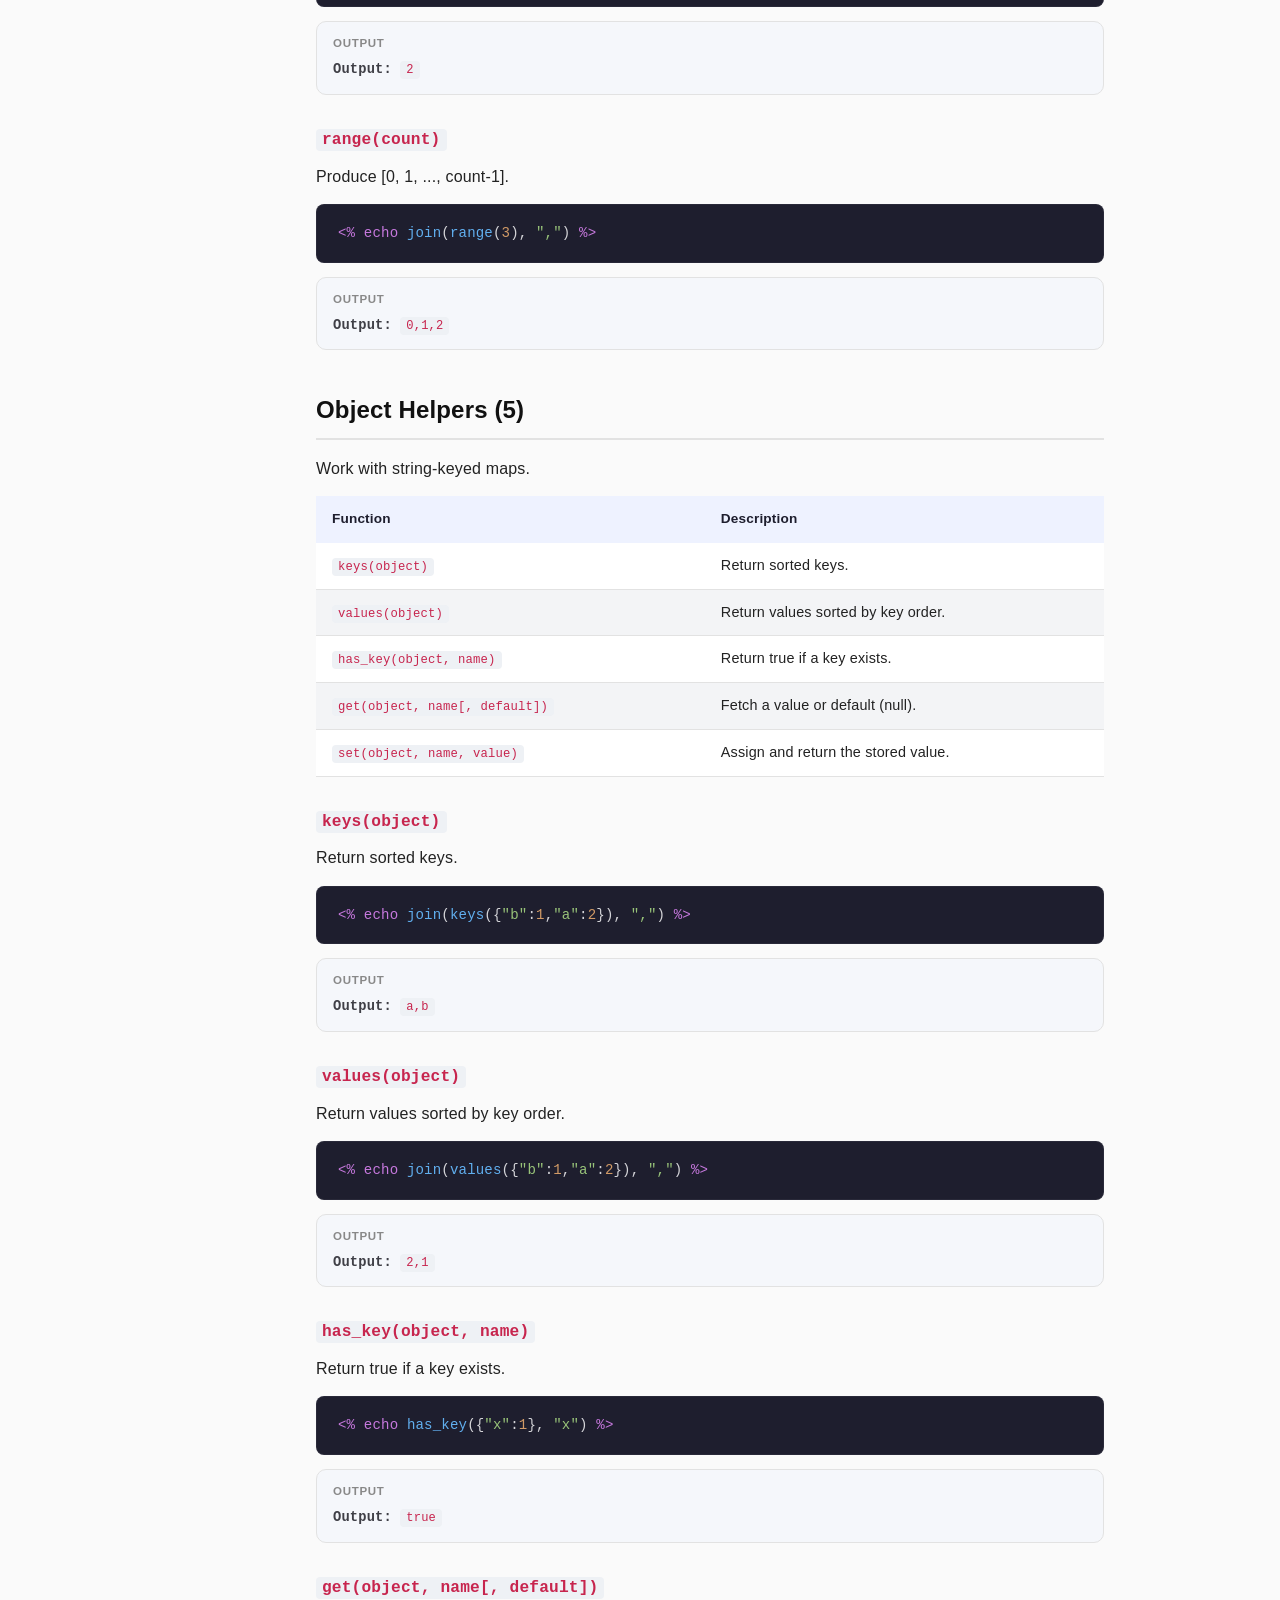
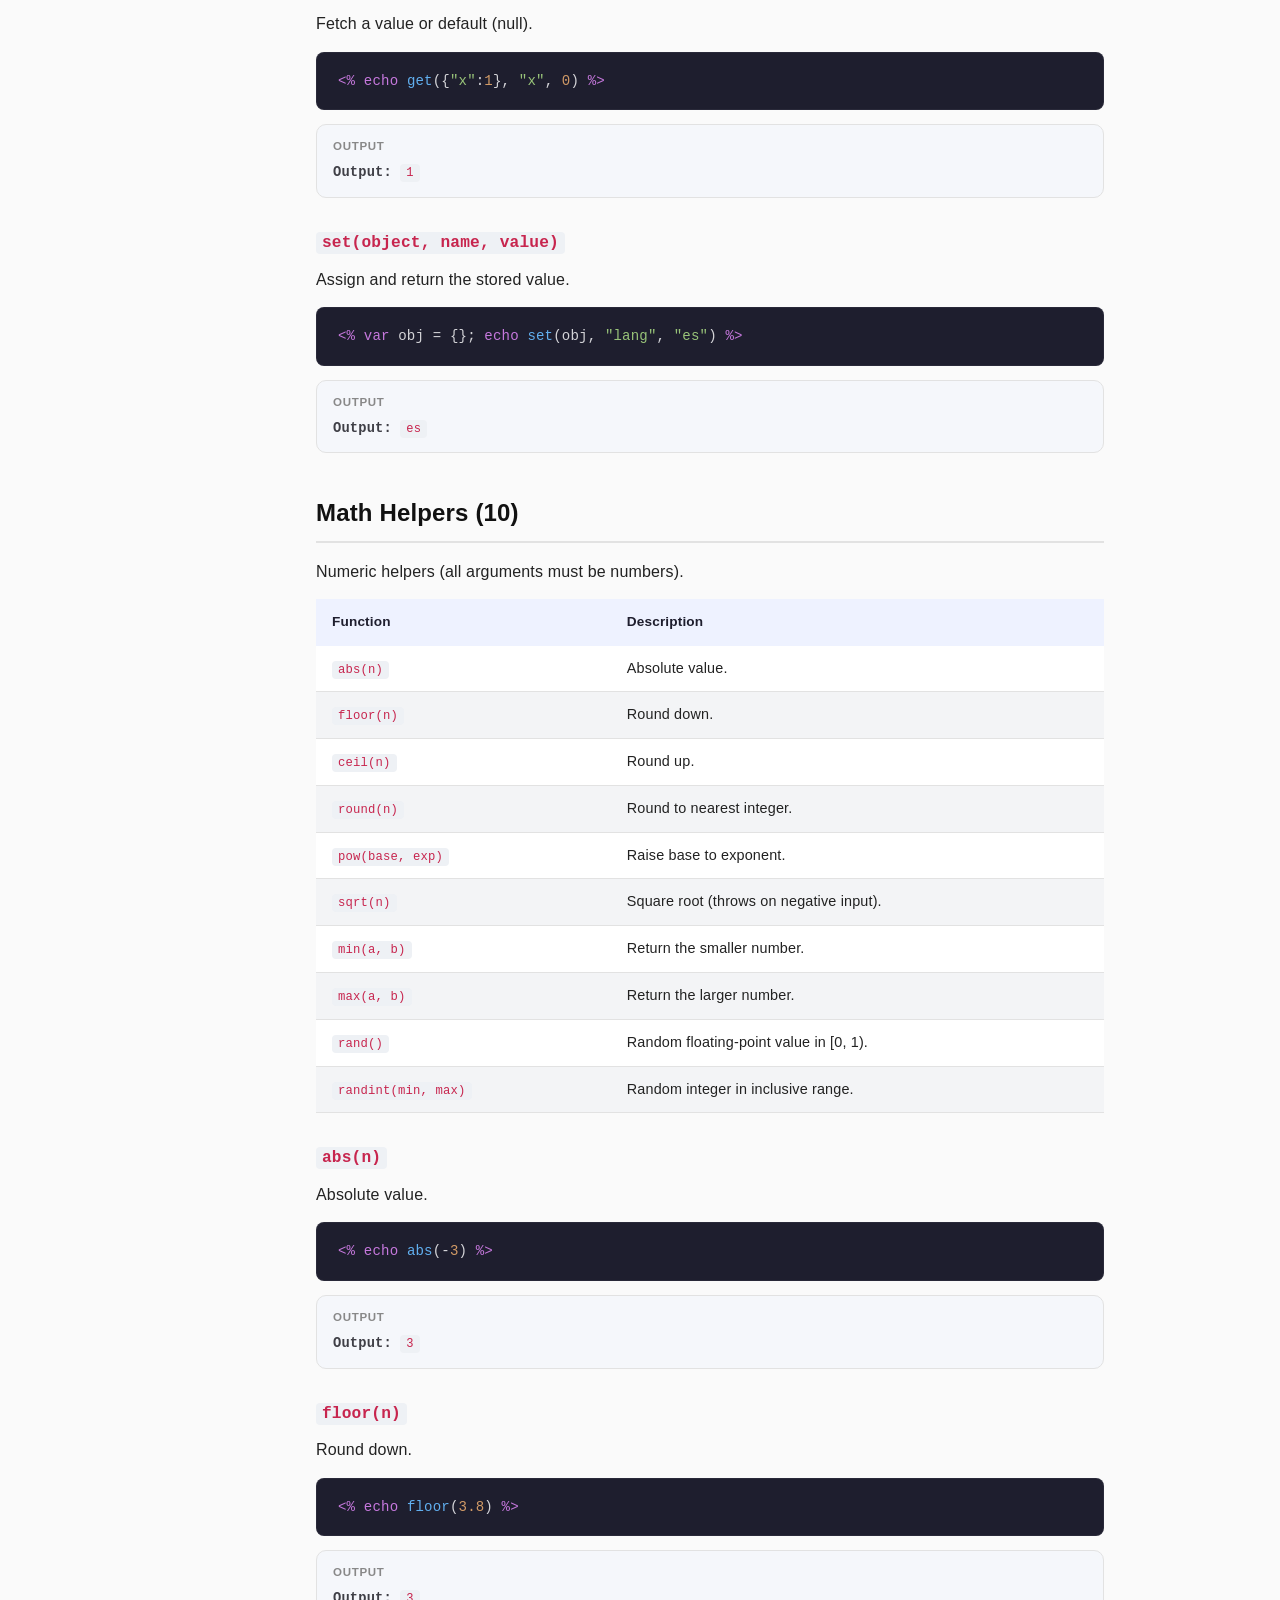
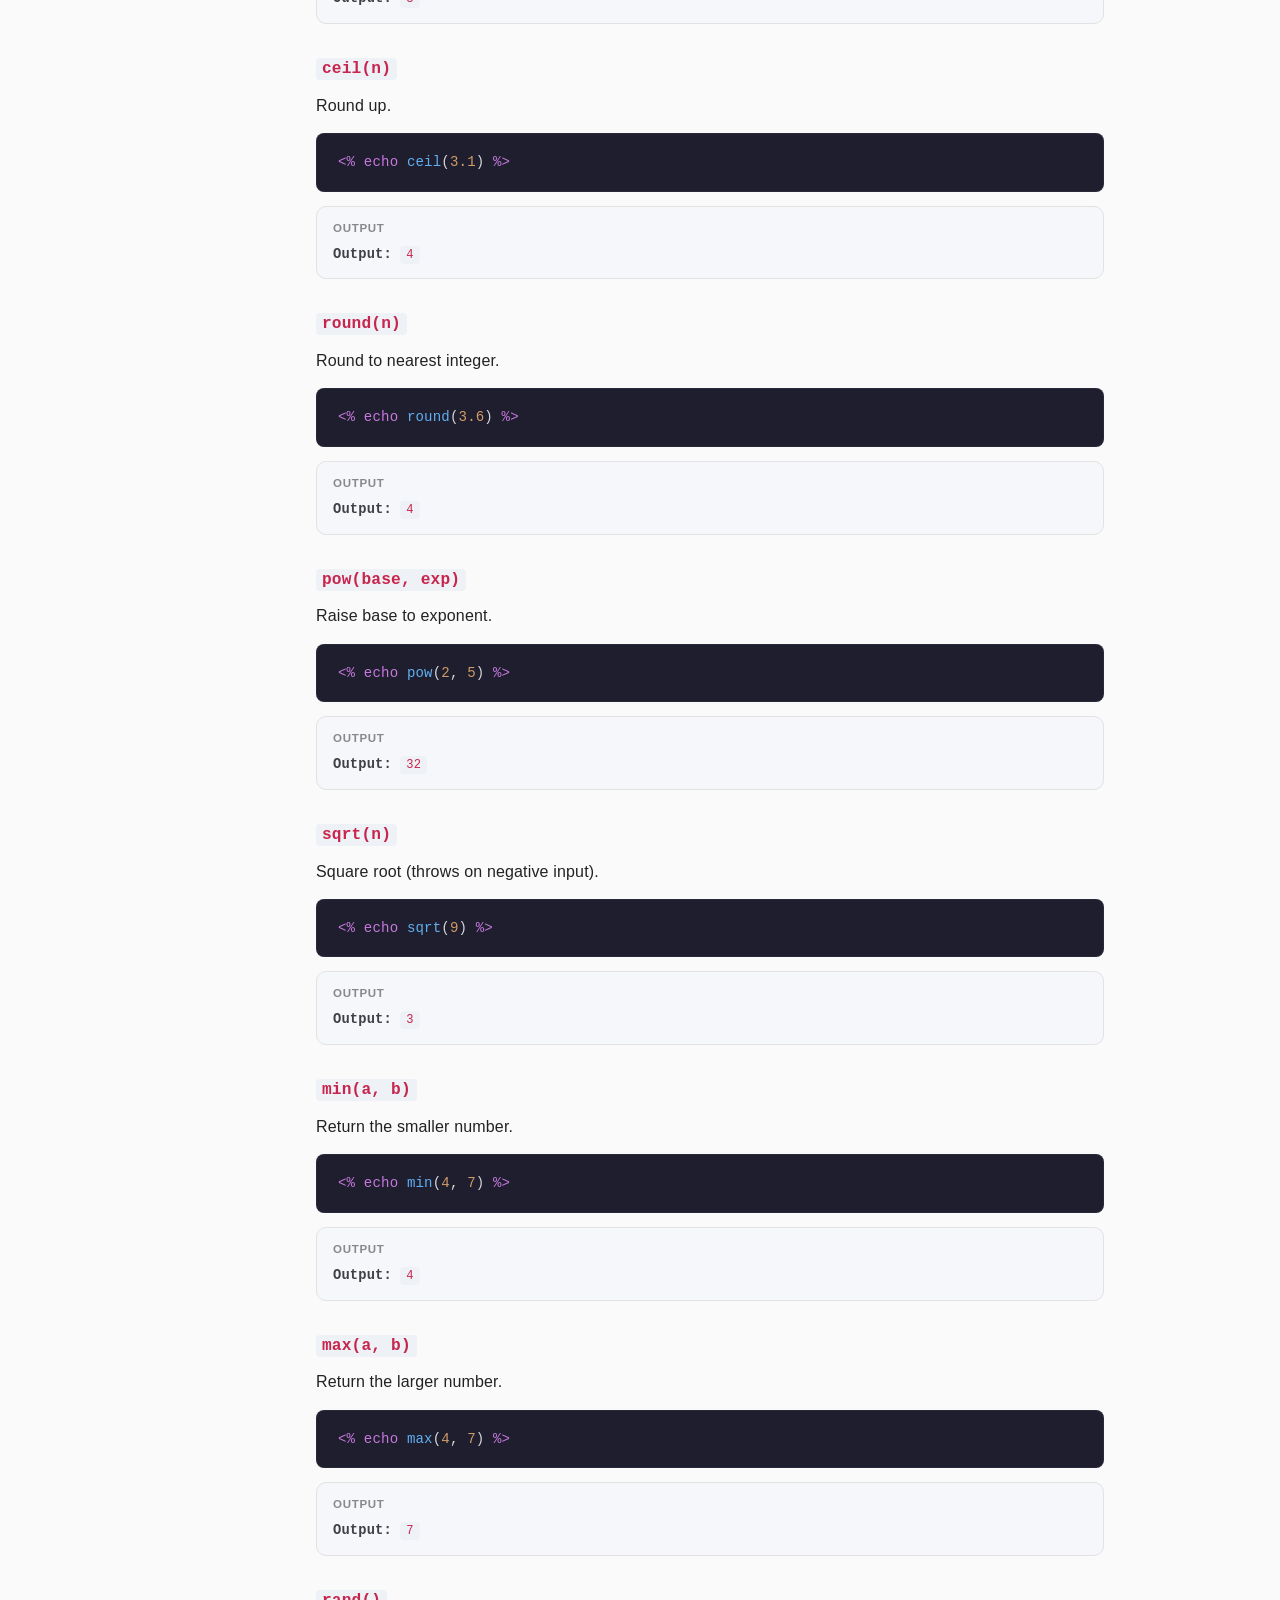
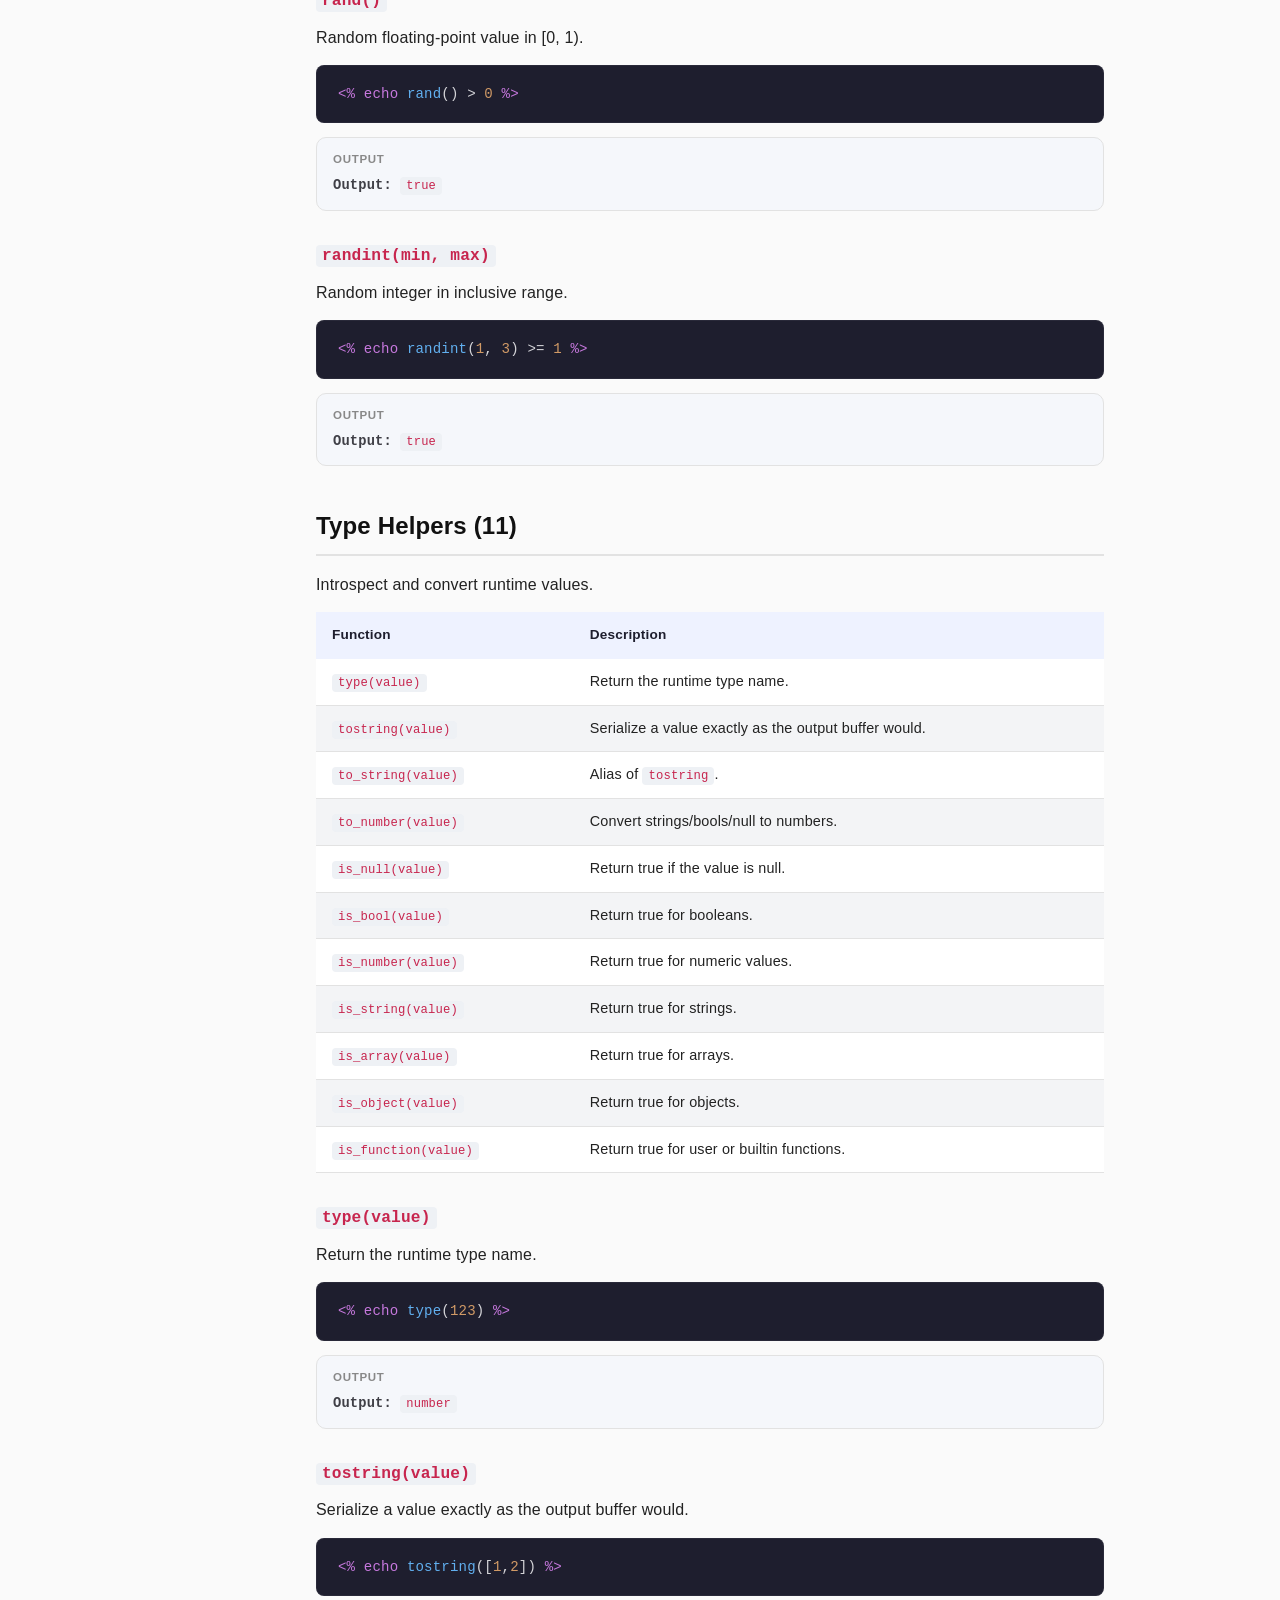
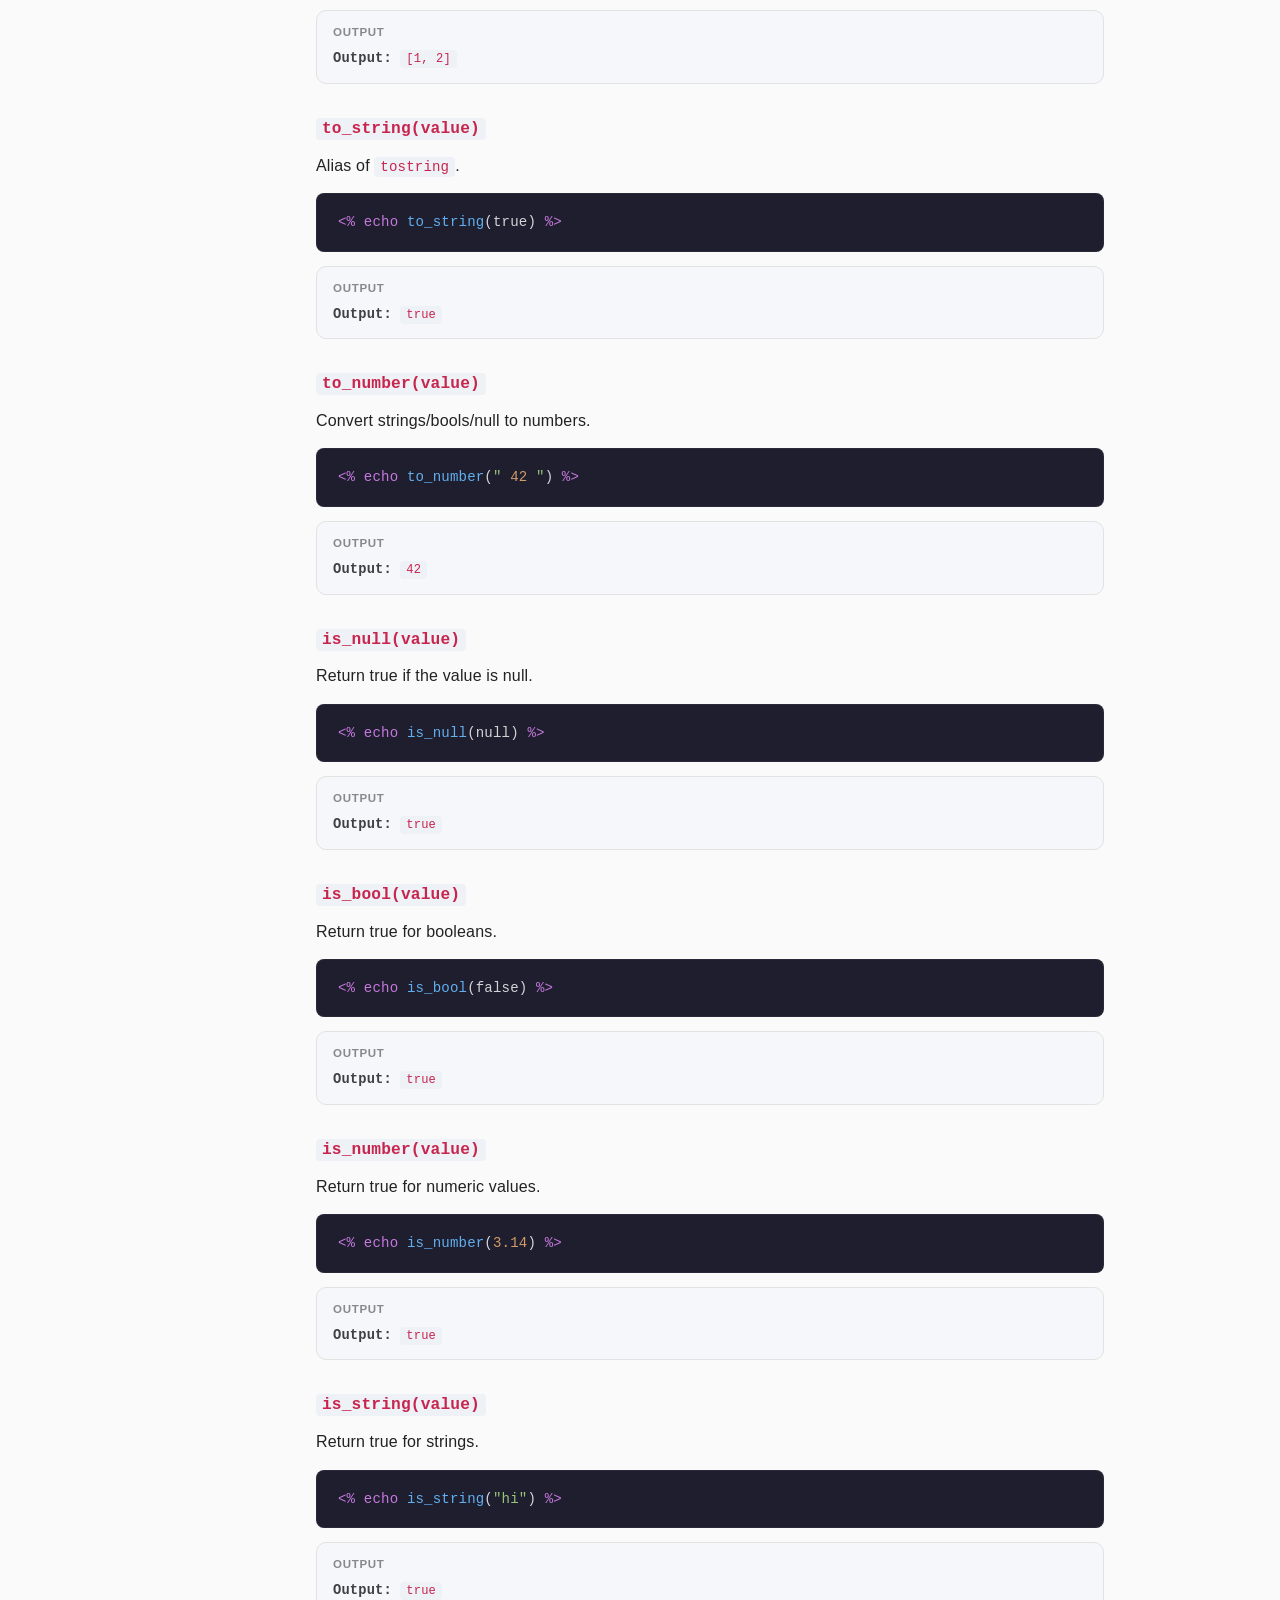
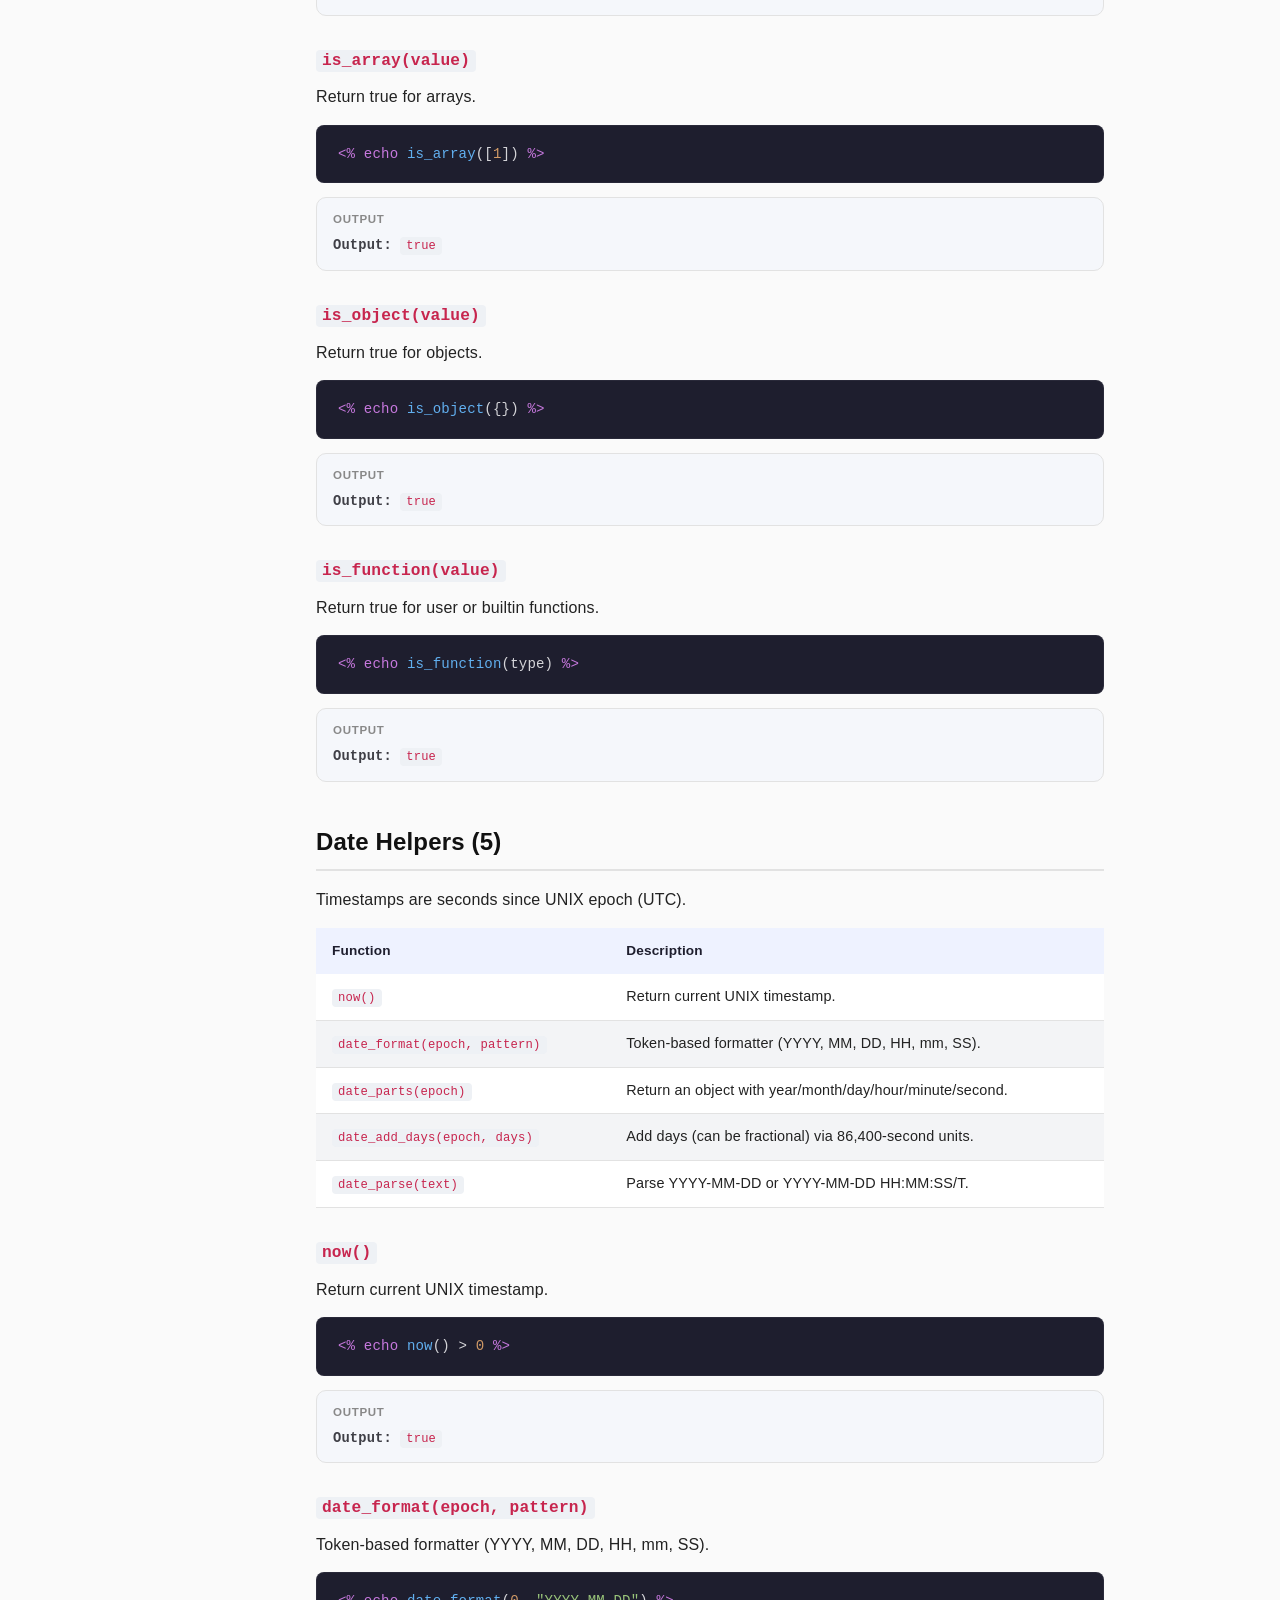
==== commit 3cf4f1f2: "L1: implement builtin layer and namespace policy (L1-2)" ====
--- a/docs/site/builtins.html
+++ b/docs/site/builtins.html
@@ -40,6 +40,7 @@
 </aside>
 <main class="content">
   <h1>Built-in Functions</h1>
+  <p><strong>v1 planning layers:</strong> Core Language Support, Standard Library, Template Runtime, Web Runtime, and Data Runtime. See <code>docs/STANDARD_LIBRARY_V1.md</code>. Current globals remain stable in v1.x; namespace syntax is deferred.</p>
   <p class="subtitle">Shipping functions registered in <code>src/polonio/runtime/builtins.cpp</code> (v0.1.0).</p>
   <section id="string">
     <h2>String Helpers (11)</h2>
@@ -58,7 +59,7 @@
           <tr><td><code>contains(haystack, needle)</code></td><td>Return true if the substring exists.</td></tr>
           <tr><td><code>starts_with(text, prefix)</code></td><td>Return true if text begins with prefix.</td></tr>
           <tr><td><code>ends_with(text, suffix)</code></td><td>Return true if text ends with suffix.</td></tr>
-          <tr><td><code>html_escape(value)</code></td><td>Escape &, <, >, " and ' for HTML output. Compatibility alias: <code>htmlspecialchars</code>.</td></tr>
+          <tr><td><code>htmlspecialchars / html_escape</code></td><td>Escape &, <, >, " and ' for HTML output (aliases).</td></tr>
         </tbody>
       </table>
     </div>
@@ -125,9 +126,8 @@
       <div class="example-output"><strong>Output:</strong> <code>true</code></div>
     </article>
     <article>
-      <h3 id="html_escape"><code>html_escape(value)</code></h3>
-      <p><strong>Compatibility alias:</strong> <code>htmlspecialchars(value)</code>. Both names have identical behavior.</p>
-      <p>Escape &, <, >, " and ' for HTML output.</p>
+      <h3><code>htmlspecialchars / html_escape</code></h3>
+      <p>Escape &, <, >, " and ' for HTML output (aliases).</p>
       <pre><code>&lt;% echo html_escape(&quot;Rock &amp; Roll&quot;) %&gt;</code></pre>
       <div class="example-output"><strong>Output:</strong> <code>Rock &amp; Roll</code></div>
     </article>
@@ -341,7 +341,8 @@
         <thead><tr><th>Function</th><th>Description</th></tr></thead>
         <tbody>
           <tr><td><code>type(value)</code></td><td>Return the runtime type name.</td></tr>
-          <tr><td><code>to_string(value)</code></td><td>Serialize a value exactly as the output buffer would. Compatibility alias: <code>tostring</code>.</td></tr>
+          <tr><td><code>tostring(value)</code></td><td>Serialize a value exactly as the output buffer would.</td></tr>
+          <tr><td><code>to_string(value)</code></td><td>Alias of <code>tostring</code>.</td></tr>
           <tr><td><code>to_number(value)</code></td><td>Convert strings/bools/null to numbers.</td></tr>
           <tr><td><code>is_null(value)</code></td><td>Return true if the value is null.</td></tr>
           <tr><td><code>is_bool(value)</code></td><td>Return true for booleans.</td></tr>
@@ -360,11 +361,16 @@
       <div class="example-output"><strong>Output:</strong> <code>number</code></div>
     </article>
     <article>
-      <h3 id="to_string"><code>to_string(value)</code></h3>
-      <p><strong>Compatibility alias:</strong> <code>tostring(value)</code>. Both names have identical behavior.</p>
+      <h3><code>tostring(value)</code></h3>
       <p>Serialize a value exactly as the output buffer would.</p>
-      <pre><code>&lt;% echo to_string([1,2]) %&gt;</code></pre>
+      <pre><code>&lt;% echo tostring([1,2]) %&gt;</code></pre>
       <div class="example-output"><strong>Output:</strong> <code>[1, 2]</code></div>
+    </article>
+    <article>
+      <h3><code>to_string(value)</code></h3>
+      <p>Alias of <code>tostring</code>.</p>
+      <pre><code>&lt;% echo to_string(true) %&gt;</code></pre>
+      <div class="example-output"><strong>Output:</strong> <code>true</code></div>
     </article>
     <article>
       <h3><code>to_number(value)</code></h3>
@@ -507,13 +513,13 @@
   </section>
   <section id="http">
     <h2>HTTP &amp; Response Helpers (6)</h2>
-    <p>Available when a <code>ResponseContext</code> is active in CGI or the development server.</p>
+    <p>Available when a <code>ResponseContext</code> is active (CGI today, dev server soon).</p>
     <div class="table-wrapper">
       <table>
         <thead><tr><th>Function</th><th>Description</th></tr></thead>
         <tbody>
-          <tr><td><code>http_status(code)</code></td><td>Set the outgoing HTTP status line (100–599). Compatibility alias: <code>status</code>.</td></tr>
-          <tr><td><code>http_header(name, value)</code></td><td>Add or overwrite headers. Compatibility alias: <code>header</code>.</td></tr>
+          <tr><td><code>http_status(code) / status(code)</code></td><td>Set the outgoing HTTP status line (100–599).</td></tr>
+          <tr><td><code>http_header(name, value) / header(...)</code></td><td>Add or overwrite headers.</td></tr>
           <tr><td><code>http_content_type(value)</code></td><td>Set the <code>Content-Type</code> header.</td></tr>
           <tr><td><code>redirect(target[, status])</code></td><td>Set Location header plus 3xx status (default 302).</td></tr>
           <tr><td><code>urlencode(text)</code></td><td>Percent-encode query-string fragments.</td></tr>
@@ -522,15 +528,13 @@
       </table>
     </div>
     <article>
-      <h3 id="http_status"><code>http_status(code)</code></h3>
-      <p><strong>Compatibility alias:</strong> <code>status(code)</code>. Both names have identical behavior.</p>
+      <h3><code>http_status(code) / status(code)</code></h3>
       <p>Set the outgoing HTTP status line (100–599).</p>
       <pre><code>&lt;% http_status(302) %&gt;</code></pre>
       <div class="example-output"><strong>Output:</strong> <code>Status: 302</code></div>
     </article>
     <article>
-      <h3 id="http_header"><code>http_header(name, value)</code></h3>
-      <p><strong>Compatibility alias:</strong> <code>header(name, value)</code>. Both names have identical behavior.</p>
+      <h3><code>http_header(name, value) / header(...)</code></h3>
       <p>Add or overwrite headers.</p>
       <pre><code>&lt;% http_header(&quot;X-Test&quot;, &quot;ok&quot;) %&gt;</code></pre>
       <div class="example-output"><strong>Output:</strong> <code>X-Test: ok</code></div>
@@ -976,7 +980,7 @@
       <dt><code>send_file(path[, opts])</code></dt><dd>Accepts a relative sandboxed path and optional object with string <code>content_type</code> and/or <code>download_name</code>, finalizes the CGI/server response, and returns null. Missing/unsafe files raise errors. Example: <code>send_file("reports/latest.txt")</code>.</dd>
       <dt><code>send_mail(to, subject, body[, headers])</code></dt><dd>Accepts strings and optional header object; writes an <code>.eml</code> file to storage <code>outbox</code> and returns its path. Reserved/injected headers raise errors. It does not send SMTP mail. Example: <code>send_mail("dev@example.test", "Hi", "Body")</code>.</dd>
     </dl></article>
-    <article><h3>Compatibility aliases</h3><p><code>http_status(code)</code> has the compatibility alias <code>status(code)</code>; <code>http_header(name, value)</code> has <code>header(name, value)</code>. Both aliases have identical behavior, including response effects. <code>http_content_type(value)</code> sets a string content type. <code>redirect(target[, status])</code> accepts a string target and optional 3xx-compatible number, sets Location/status, and returns null.</p><p><code>html_escape(value)</code> has compatibility alias <code>htmlspecialchars(value)</code>; <code>to_string(value)</code> has compatibility alias <code>tostring(value)</code>. Both pairs have identical successful behavior.</p></article>
+    <article><h3>Response and conversion aliases</h3><p><code>status(code)</code> is the canonical status helper; <code>http_status(code)</code> is its alias. <code>header(name, value)</code> is canonical; <code>http_header(name, value)</code> is its alias. Both require a response context, return null, validate their accepted number/string arguments, and reject use after headers are sent. <code>http_content_type(value)</code> sets a string content type. <code>redirect(target[, status])</code> accepts a string target and optional 3xx-compatible number, sets Location/status, and returns null.</p><p><code>htmlspecialchars(value)</code> is the canonical HTML escaping name; <code>html_escape(value)</code> is an alias with identical behavior and returns an escaped string. <code>to_string(value)</code> is the canonical conversion name; <code>tostring(value)</code> is an alias with identical behavior and returns a string.</p></article>
   </section>
 </main>
 <script src="highlight.js"></script>
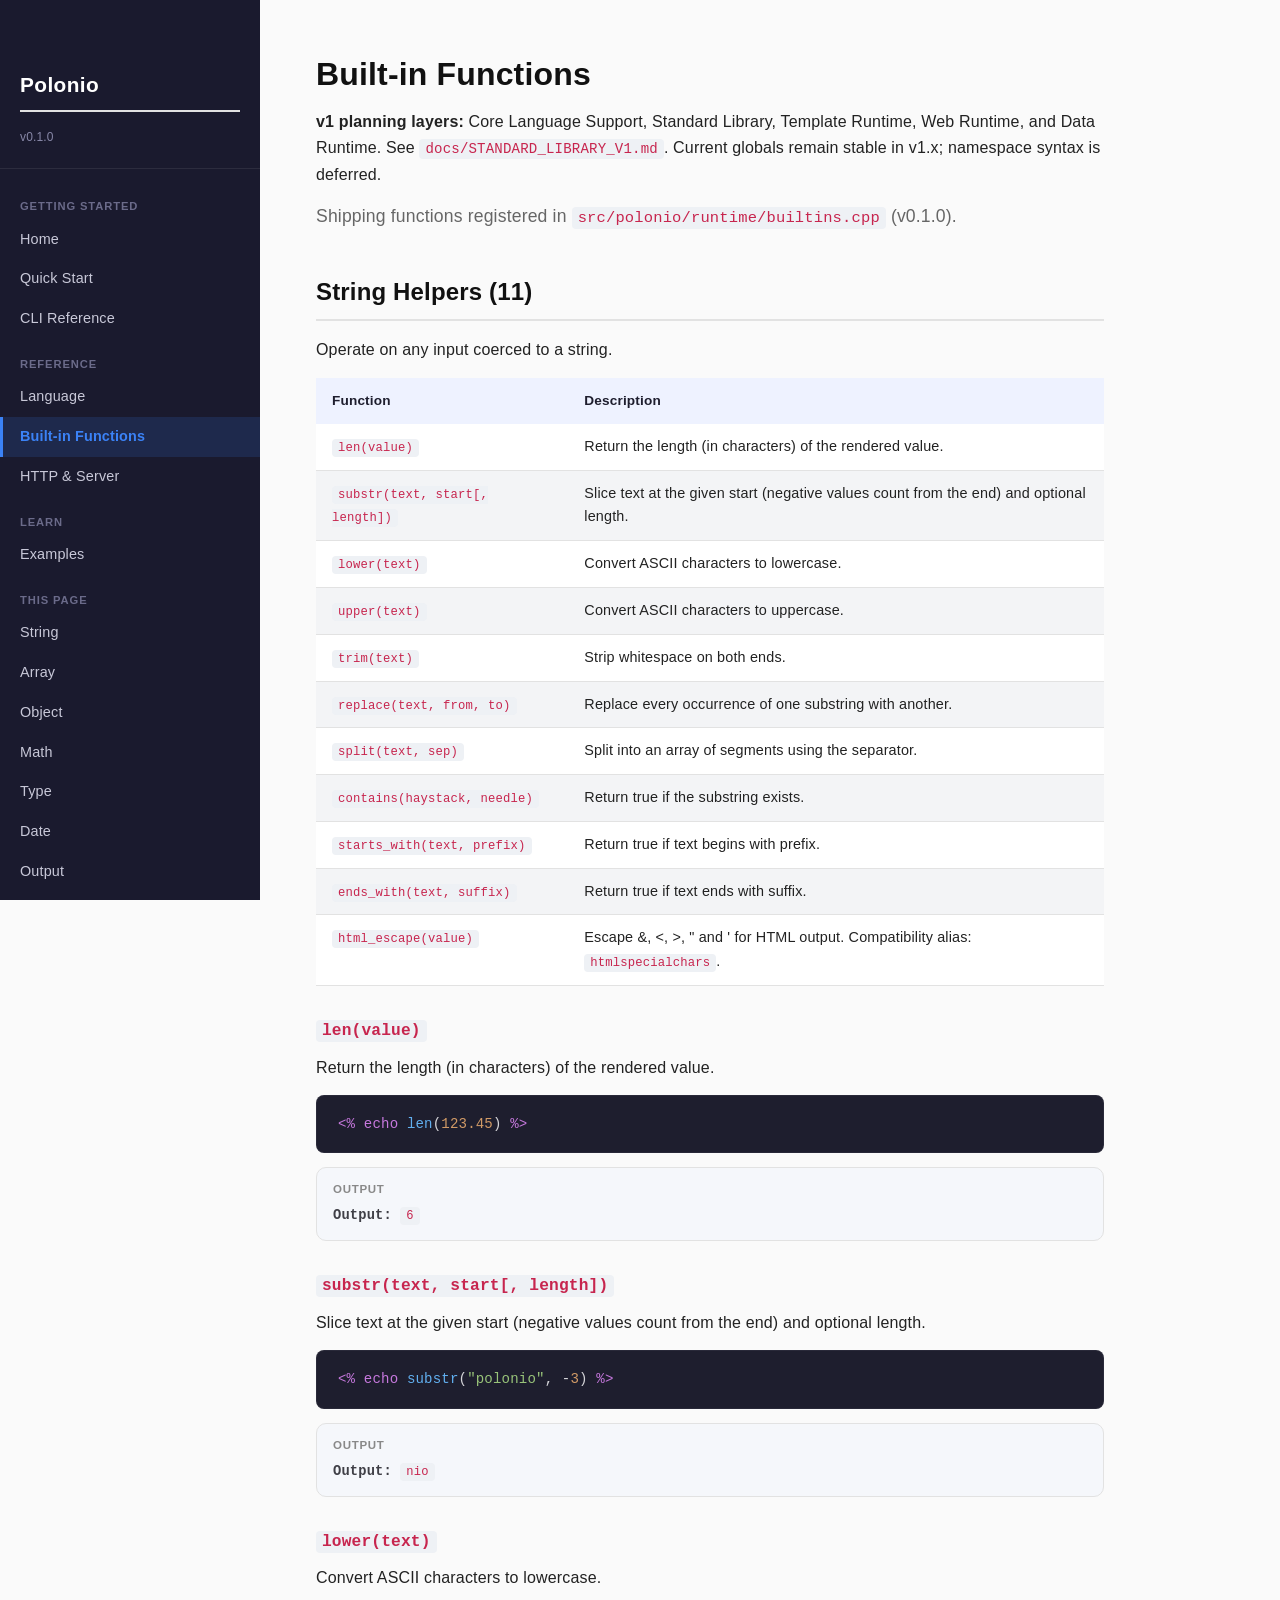
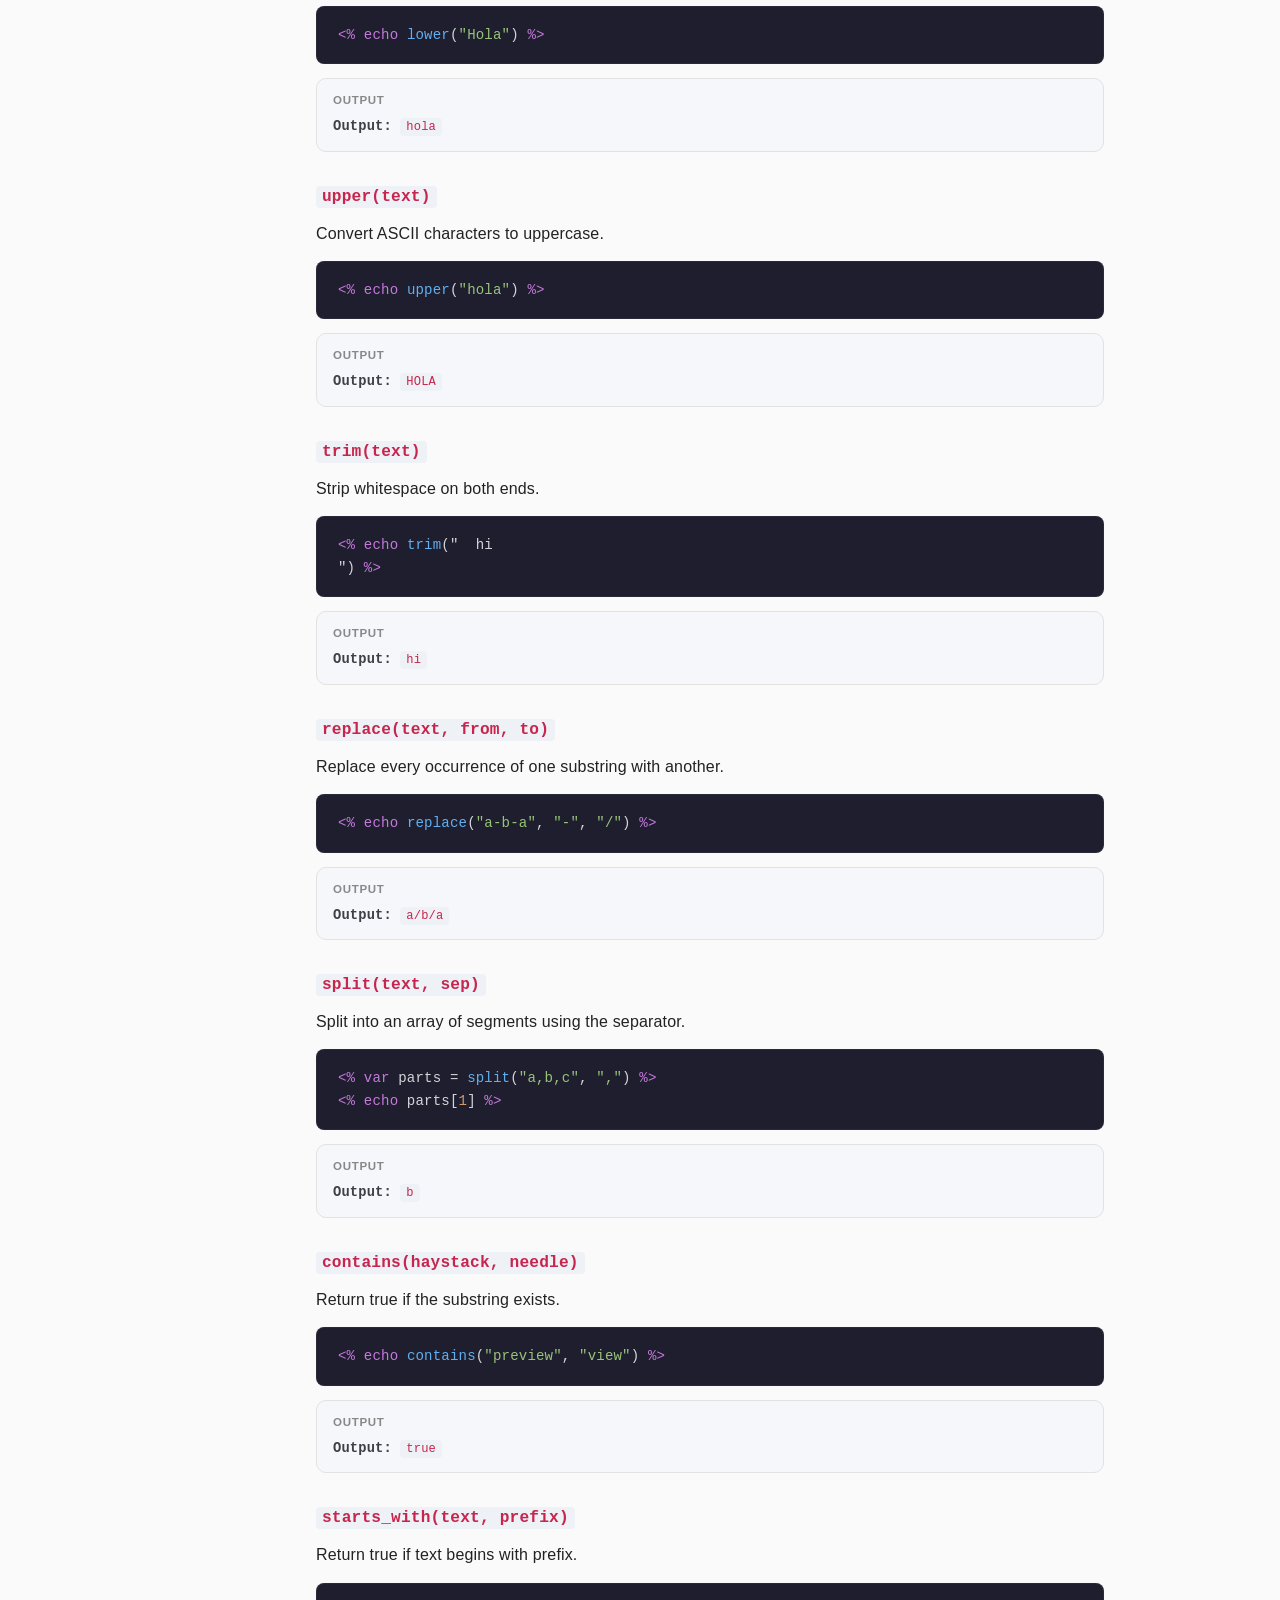
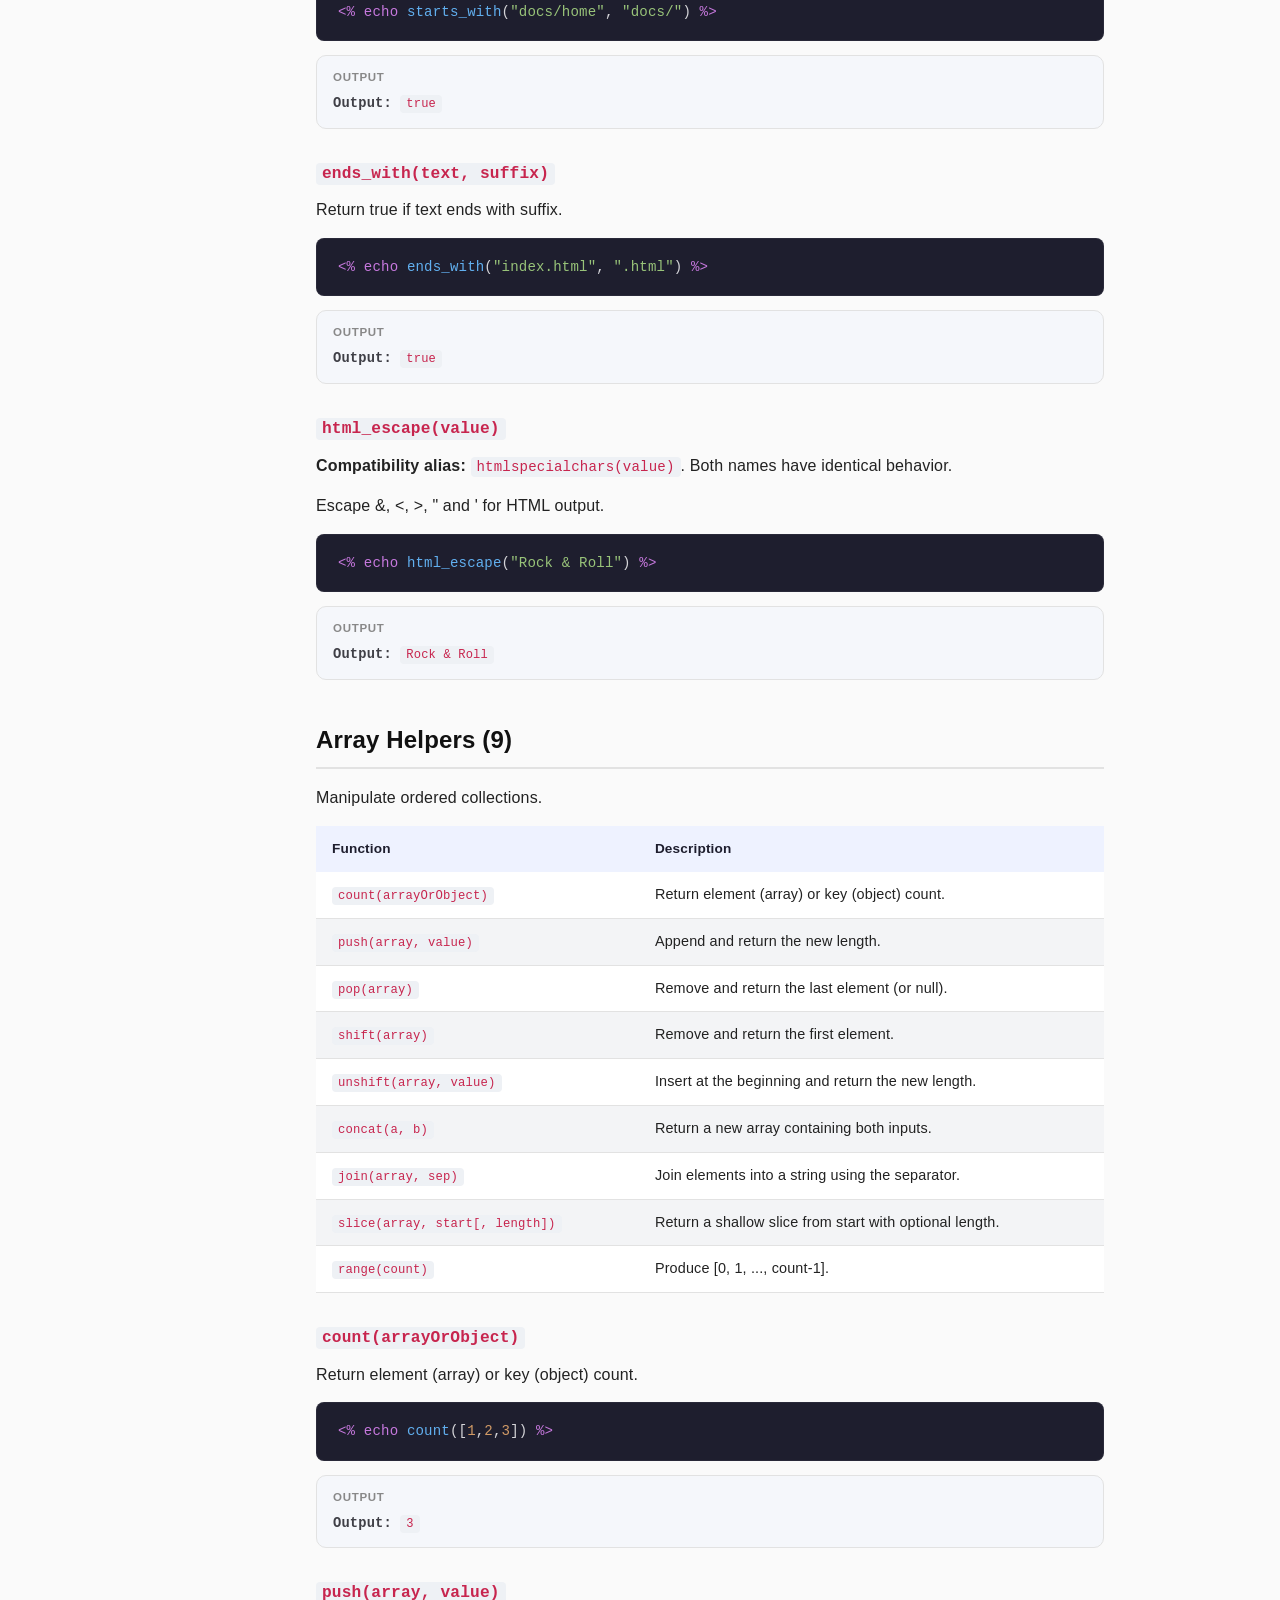
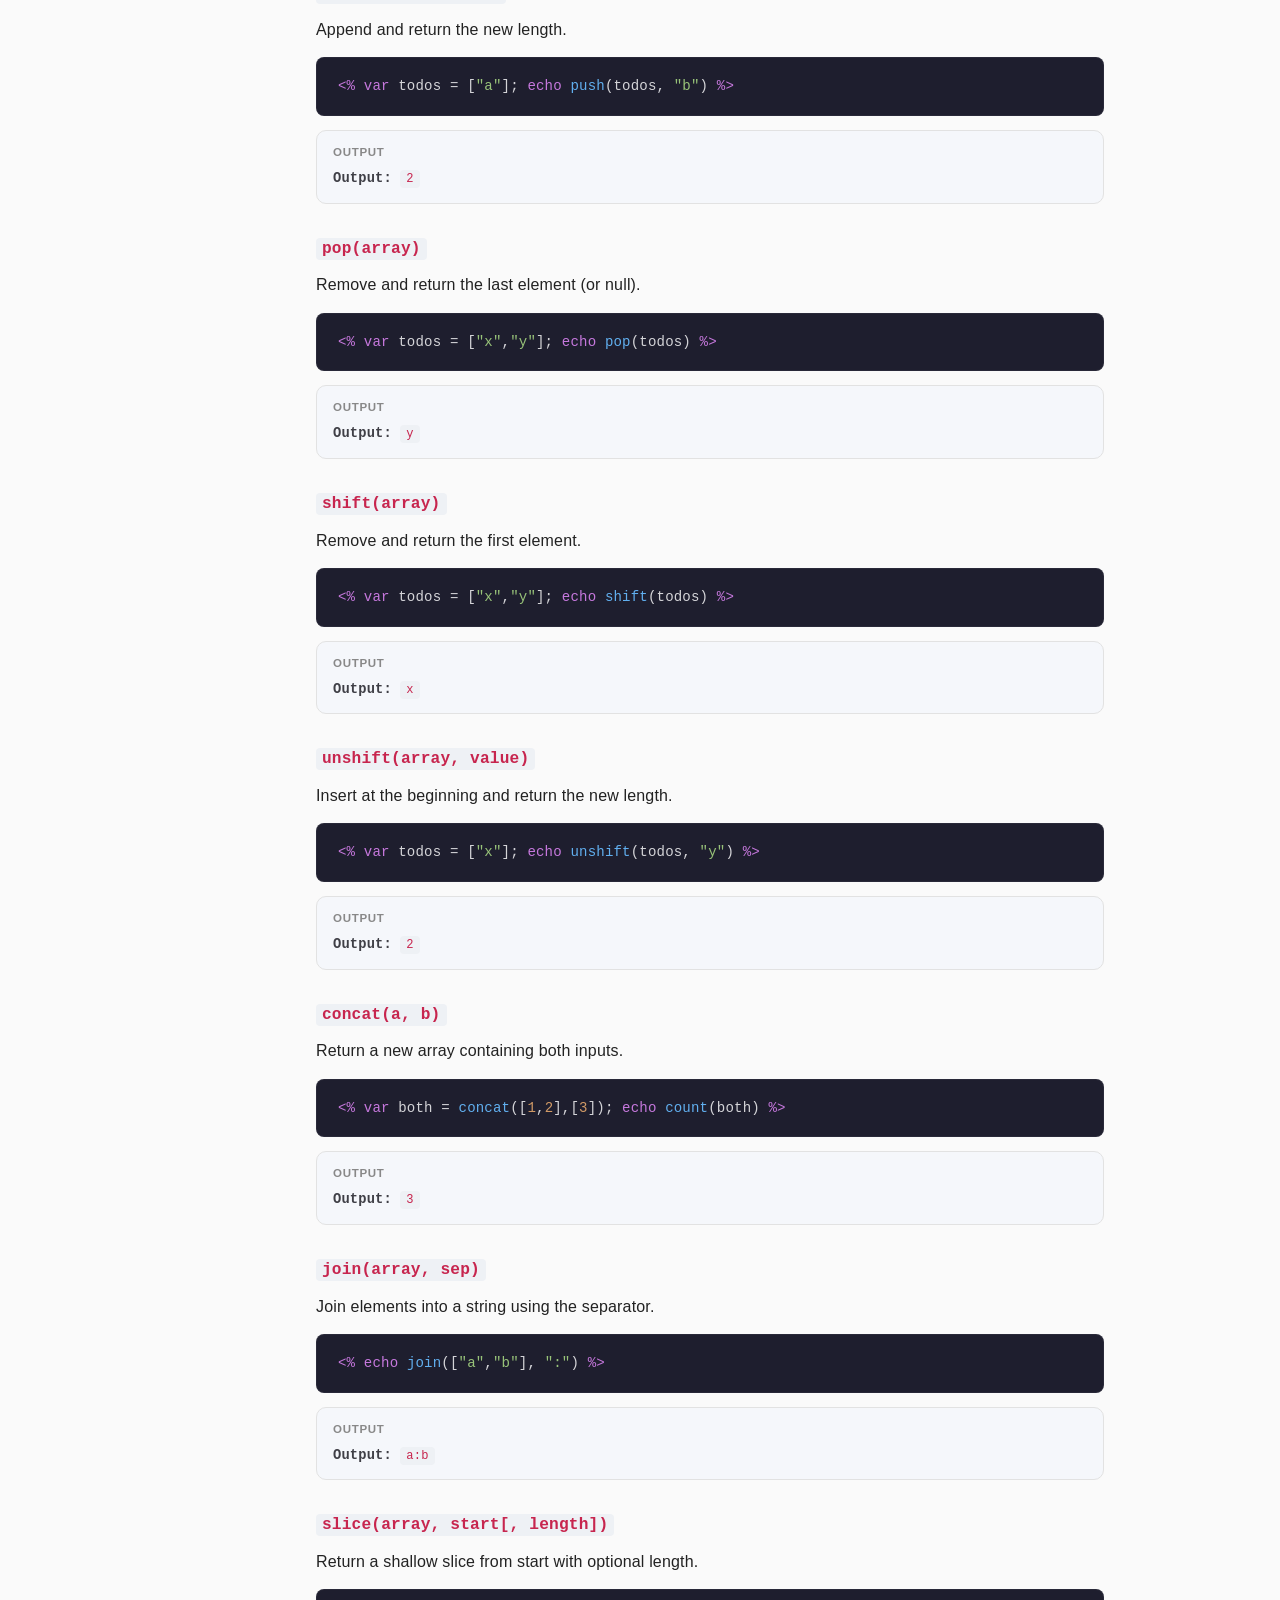
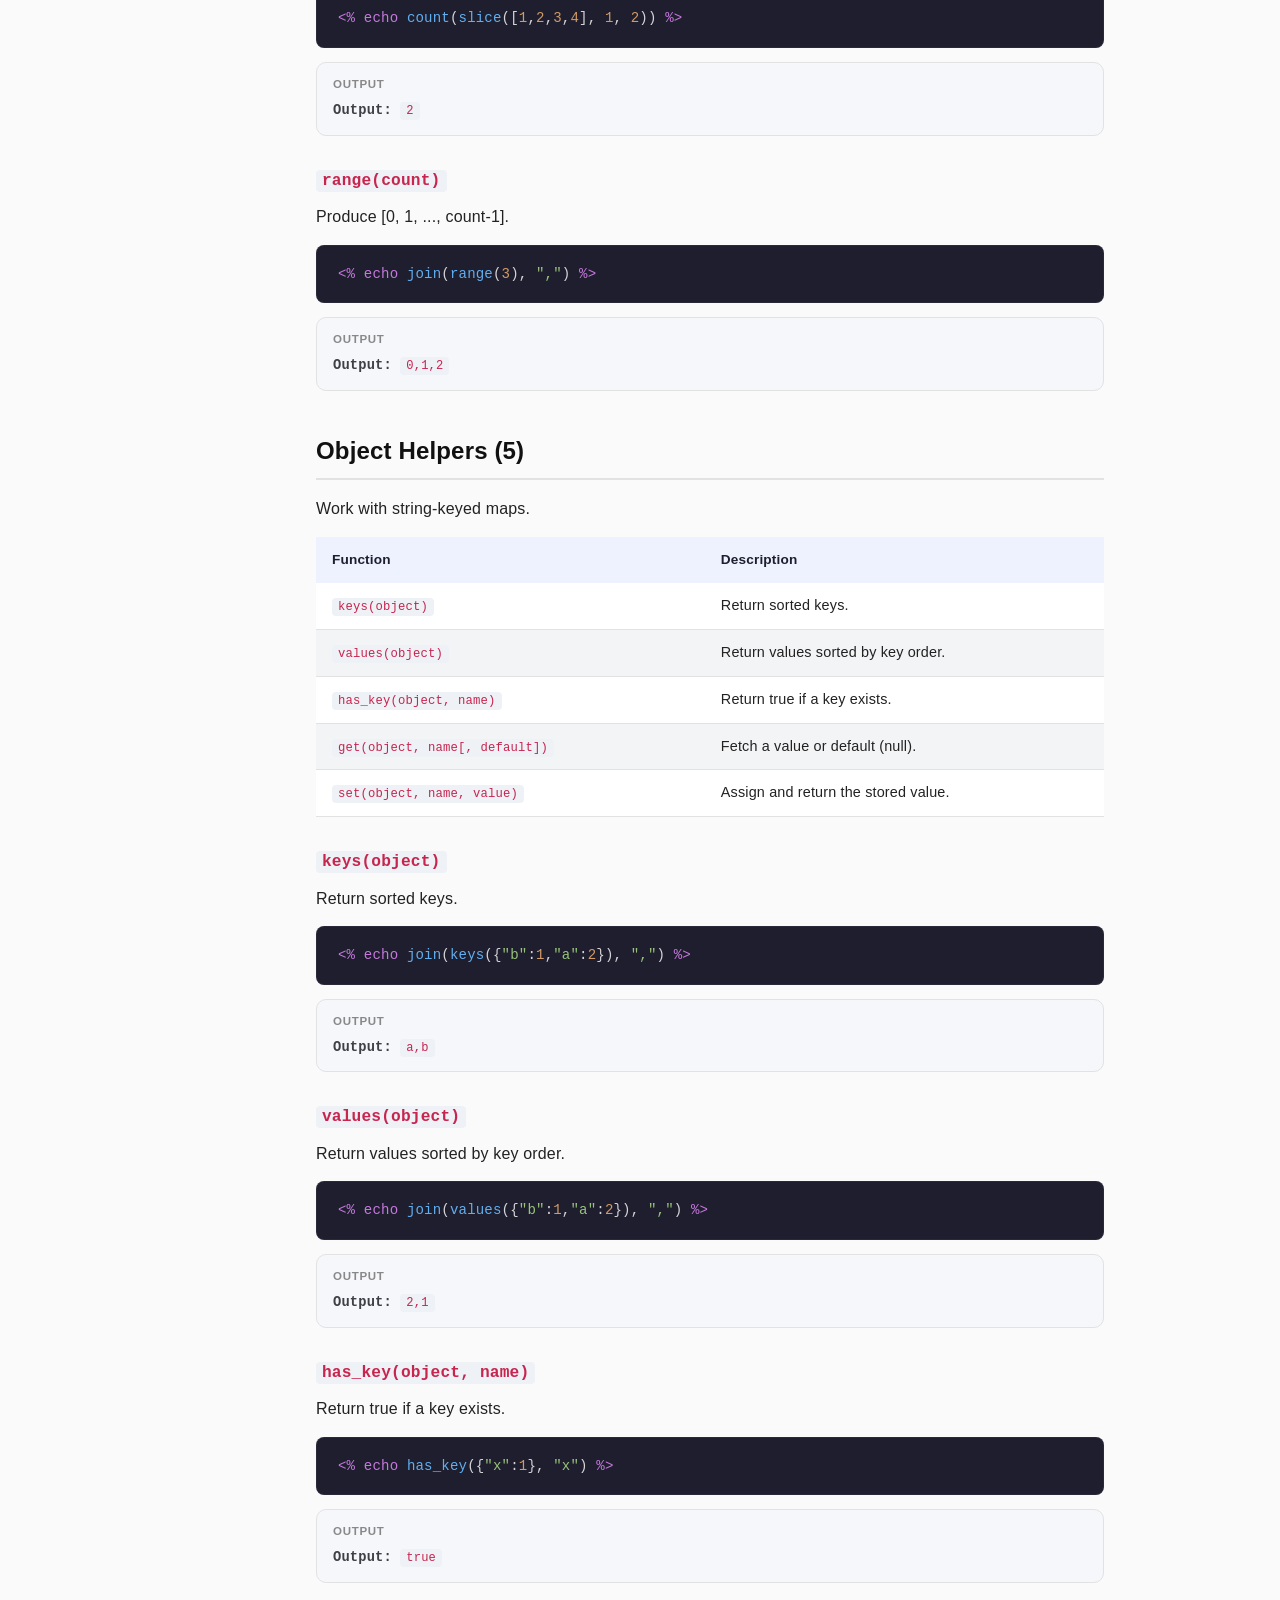
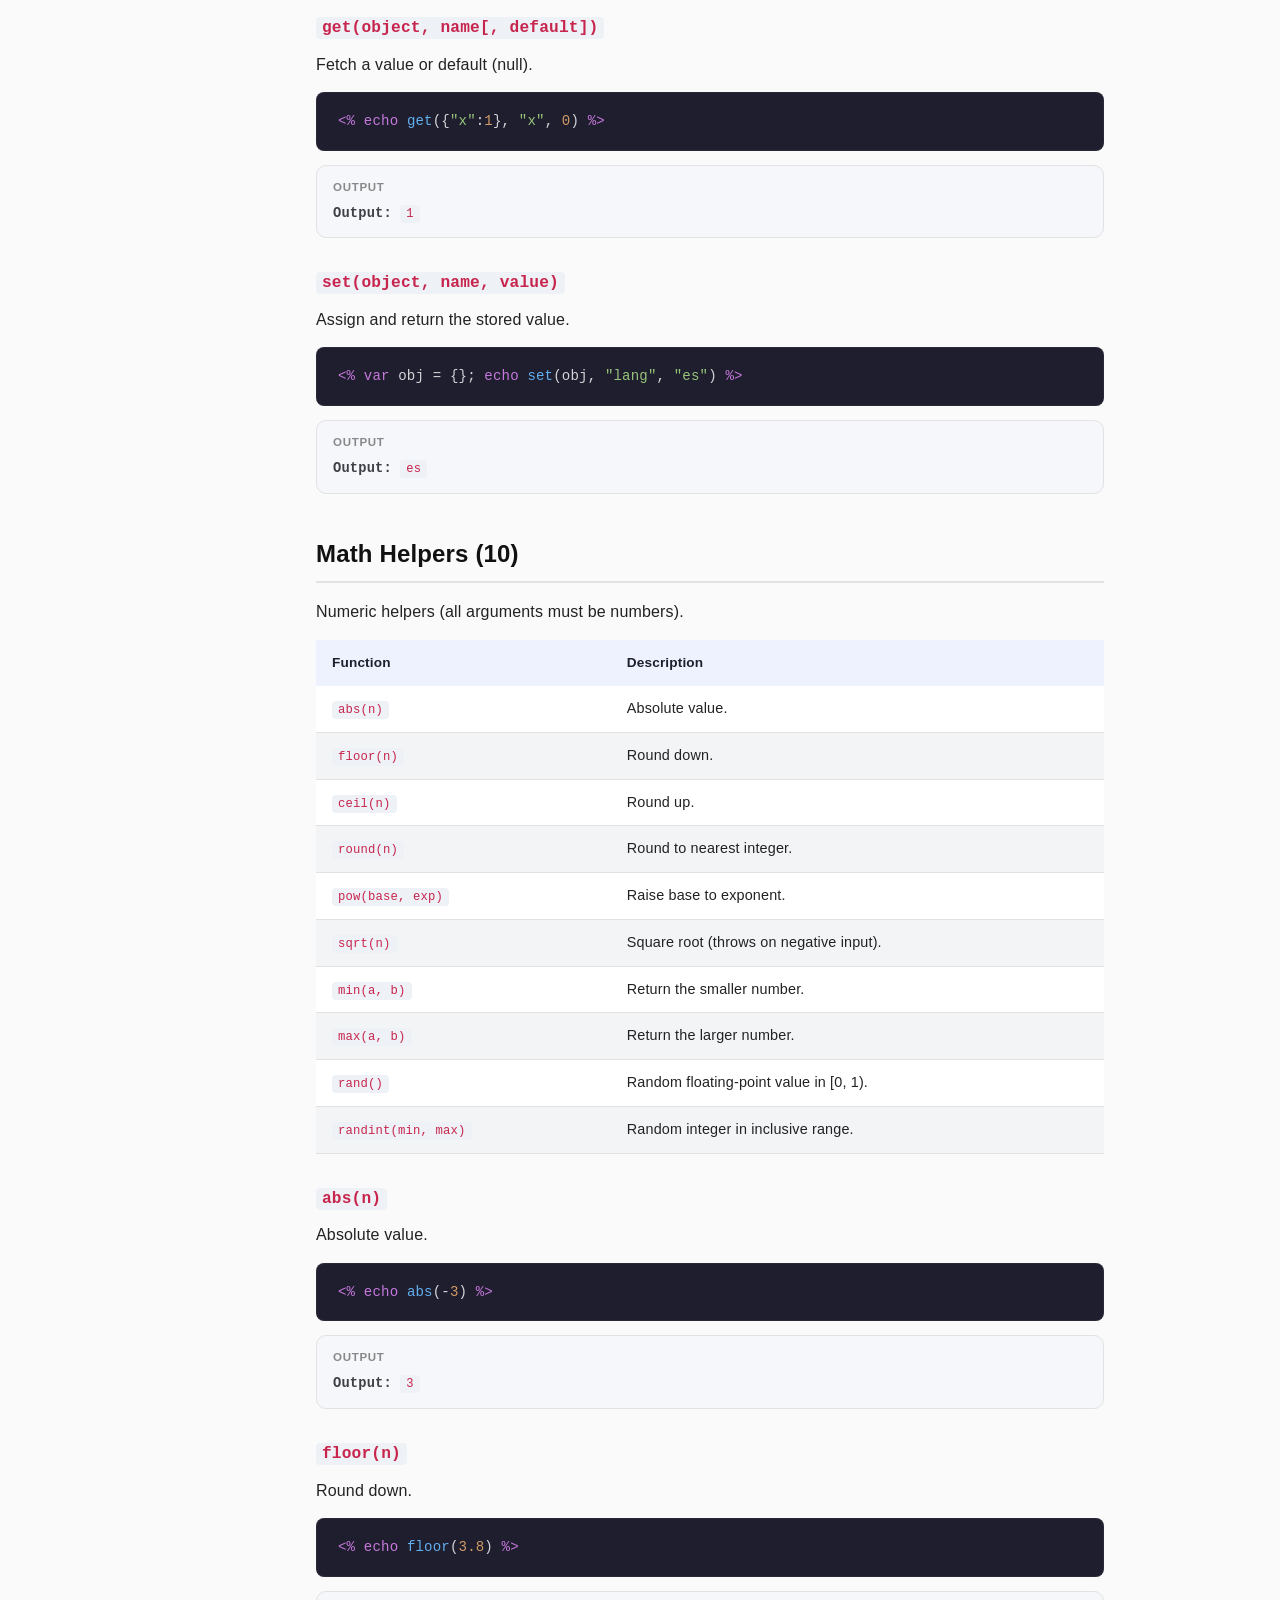
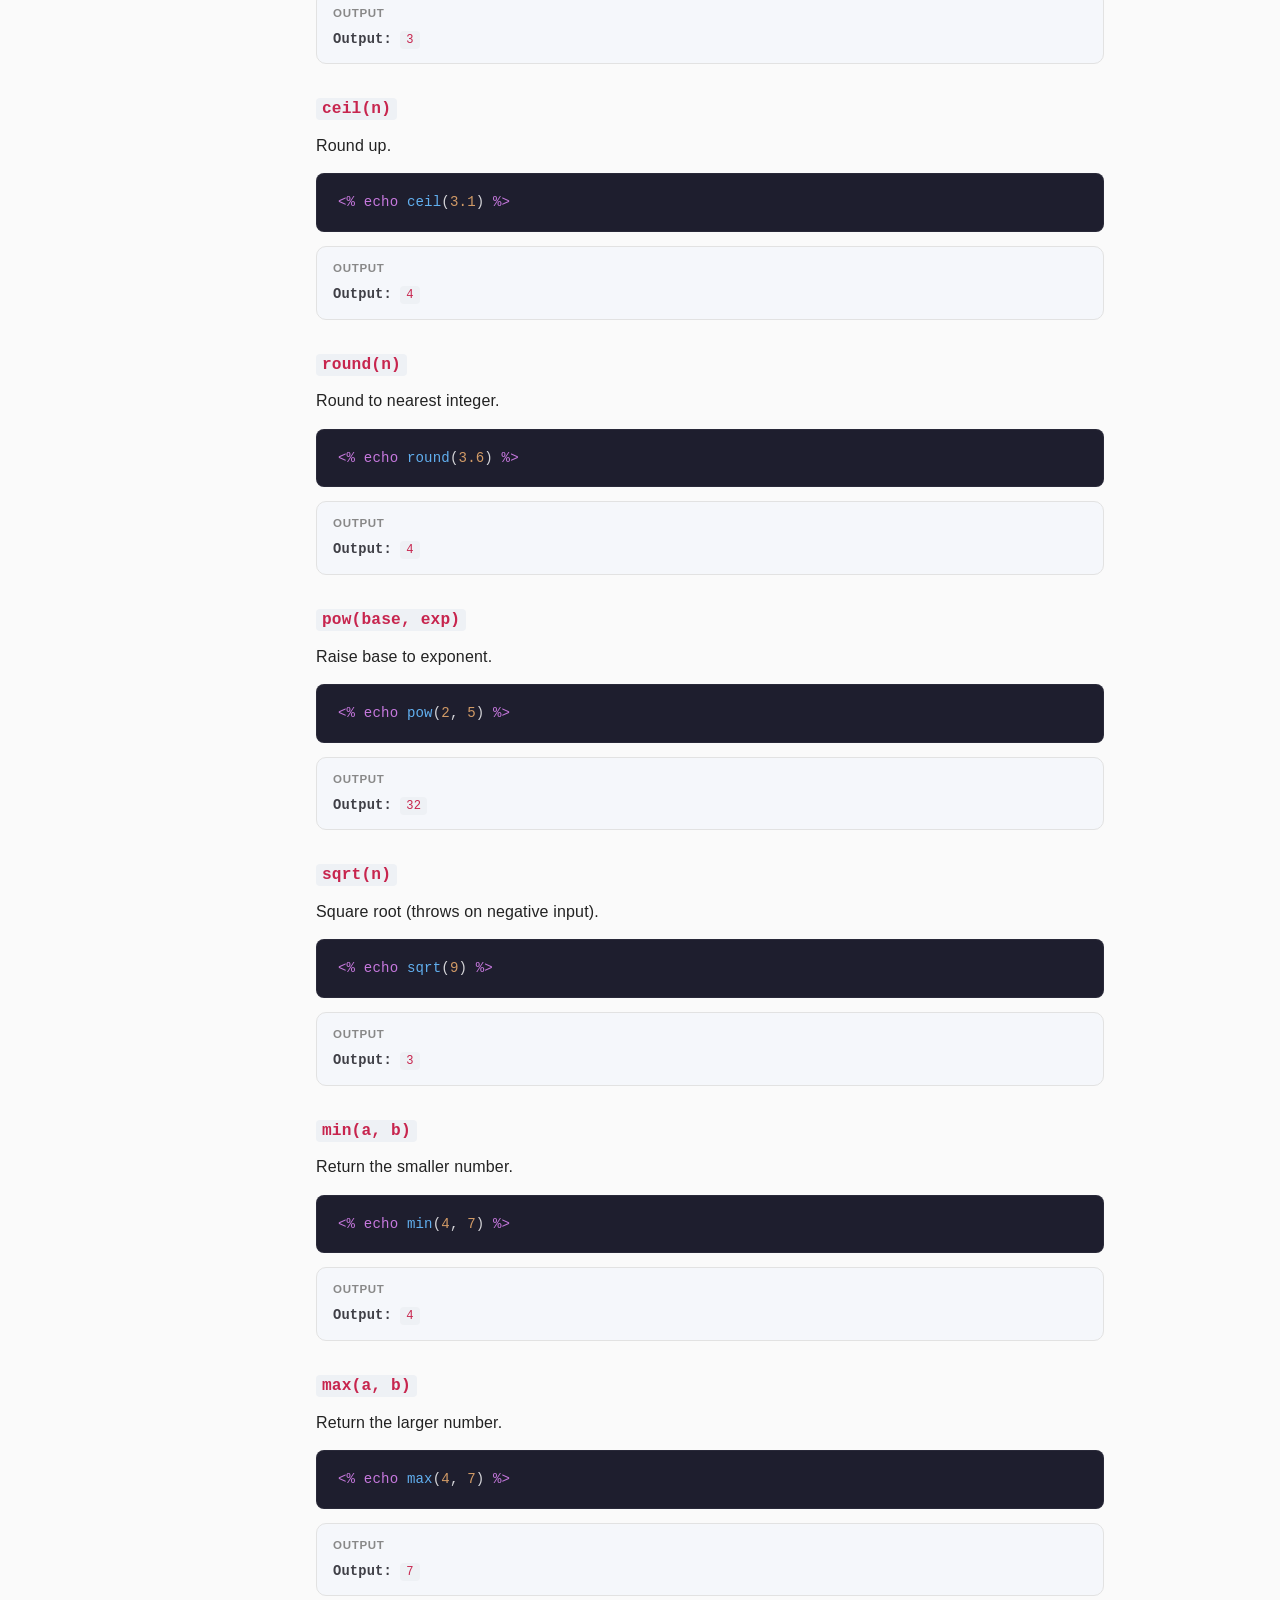
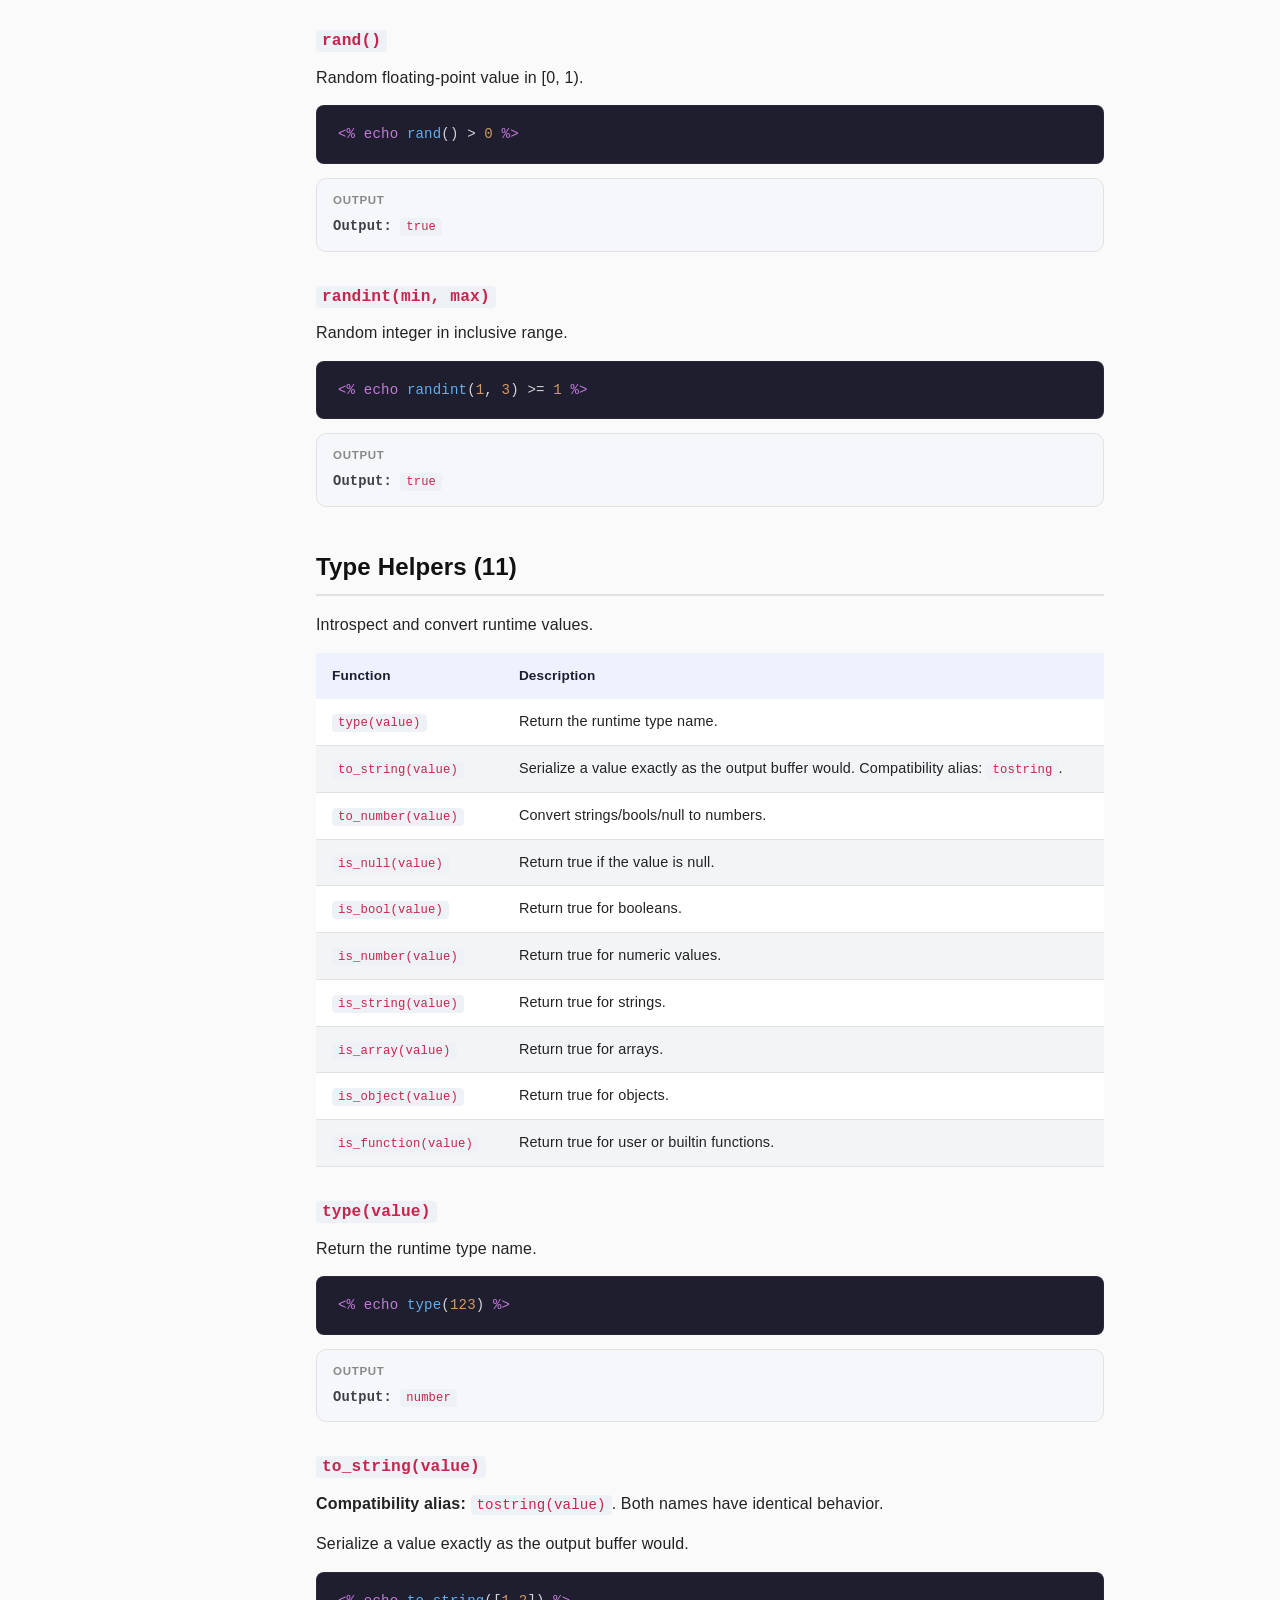
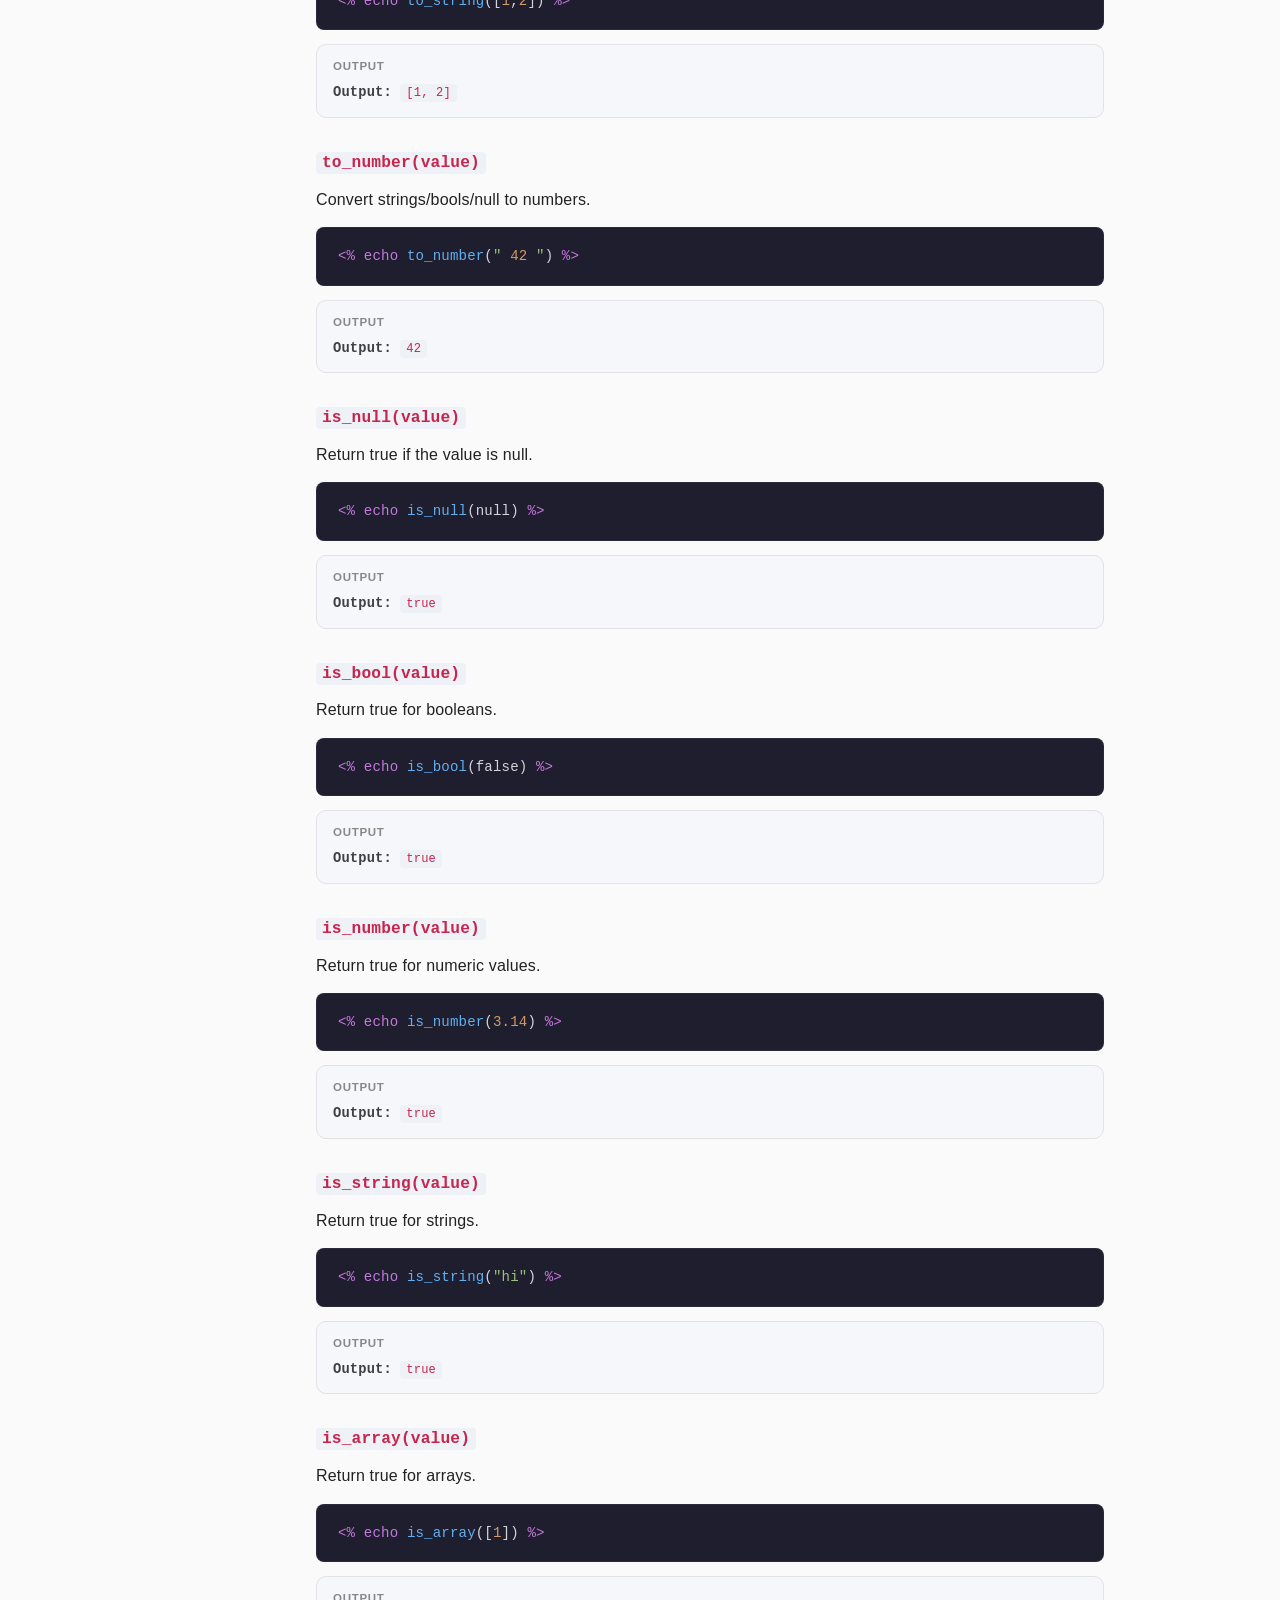
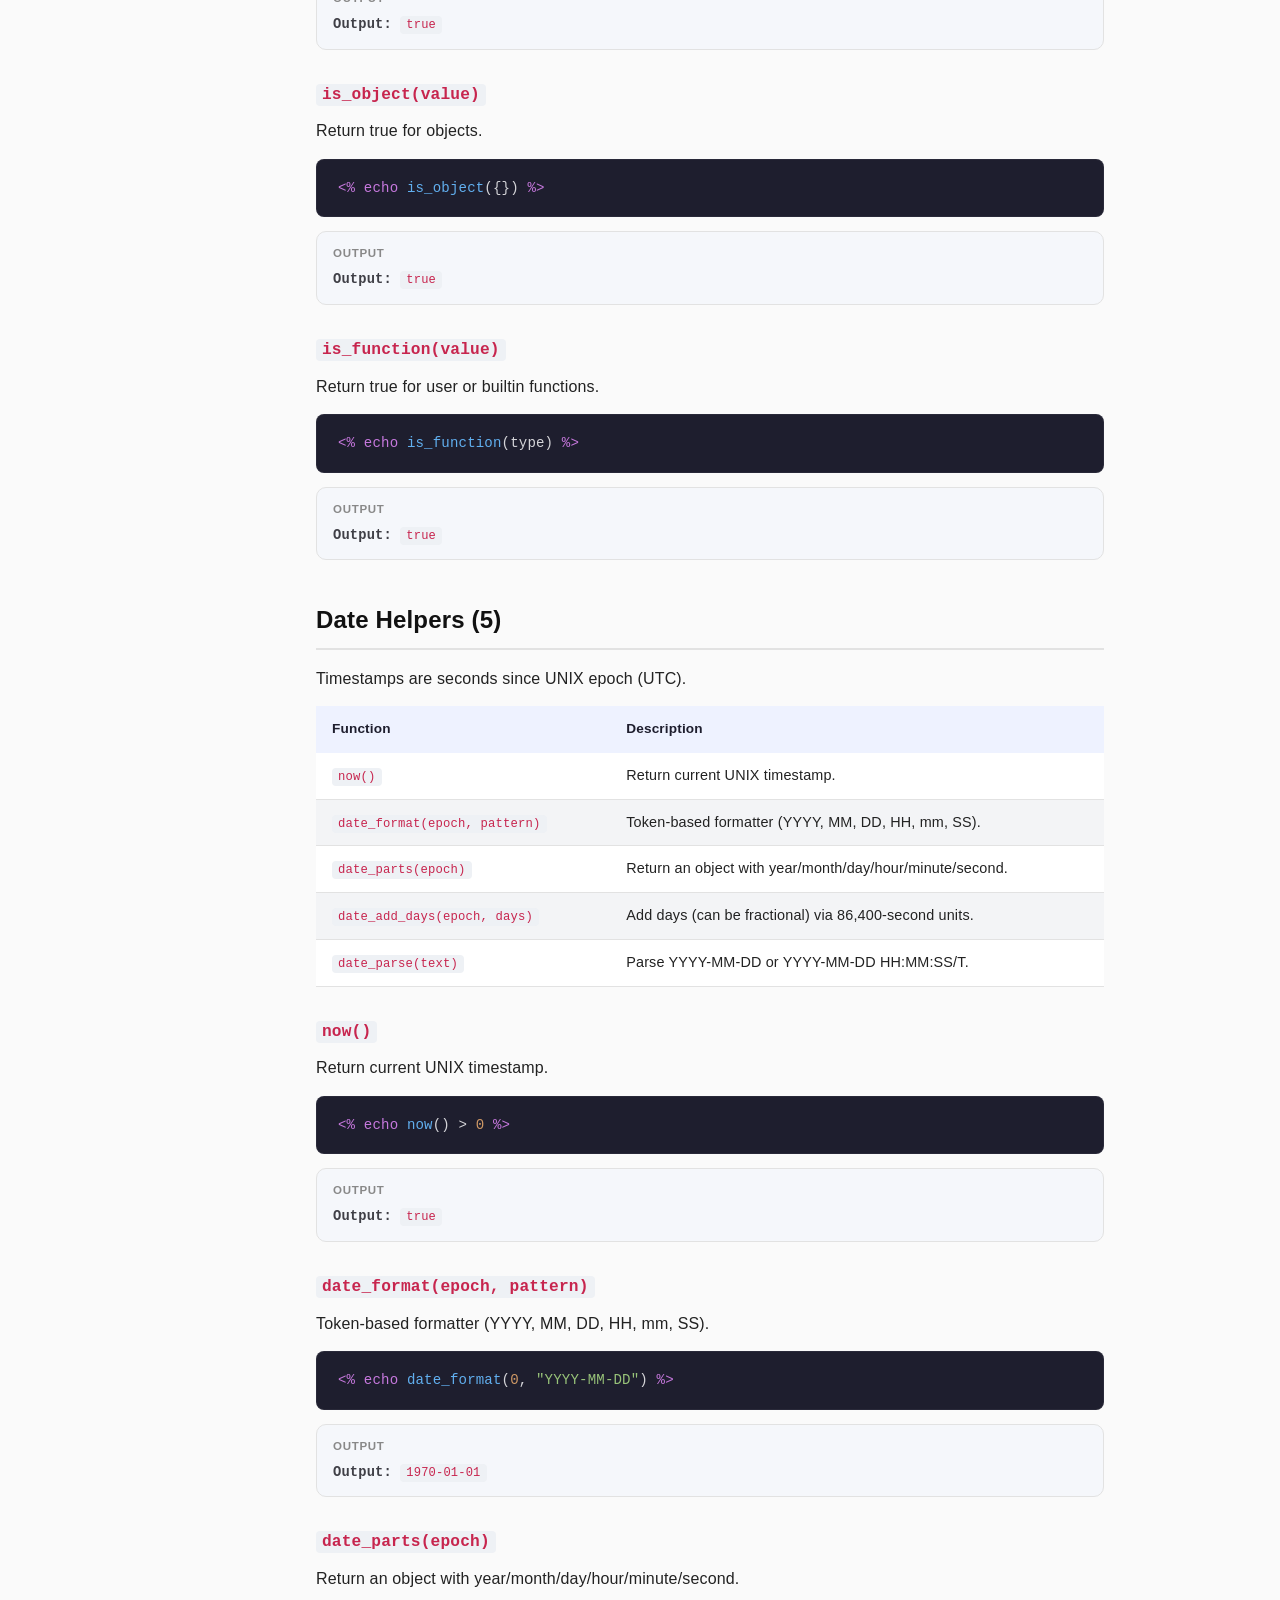
==== commit cb28149d: "Merge pull request #74 from gabitoju/feature/L1-2-builtin-policy-implementation L1: implement builti" ====
--- a/docs/site/builtins.html
+++ b/docs/site/builtins.html
@@ -59,7 +59,7 @@
           <tr><td><code>contains(haystack, needle)</code></td><td>Return true if the substring exists.</td></tr>
           <tr><td><code>starts_with(text, prefix)</code></td><td>Return true if text begins with prefix.</td></tr>
           <tr><td><code>ends_with(text, suffix)</code></td><td>Return true if text ends with suffix.</td></tr>
-          <tr><td><code>htmlspecialchars / html_escape</code></td><td>Escape &, <, >, " and ' for HTML output (aliases).</td></tr>
+          <tr><td><code>html_escape(value)</code></td><td>Escape &, <, >, " and ' for HTML output. Compatibility alias: <code>htmlspecialchars</code>.</td></tr>
         </tbody>
       </table>
     </div>
@@ -126,8 +126,9 @@
       <div class="example-output"><strong>Output:</strong> <code>true</code></div>
     </article>
     <article>
-      <h3><code>htmlspecialchars / html_escape</code></h3>
-      <p>Escape &, <, >, " and ' for HTML output (aliases).</p>
+      <h3 id="html_escape"><code>html_escape(value)</code></h3>
+      <p><strong>Compatibility alias:</strong> <code>htmlspecialchars(value)</code>. Both names have identical behavior.</p>
+      <p>Escape &, <, >, " and ' for HTML output.</p>
       <pre><code>&lt;% echo html_escape(&quot;Rock &amp; Roll&quot;) %&gt;</code></pre>
       <div class="example-output"><strong>Output:</strong> <code>Rock &amp; Roll</code></div>
     </article>
@@ -341,8 +342,7 @@
         <thead><tr><th>Function</th><th>Description</th></tr></thead>
         <tbody>
           <tr><td><code>type(value)</code></td><td>Return the runtime type name.</td></tr>
-          <tr><td><code>tostring(value)</code></td><td>Serialize a value exactly as the output buffer would.</td></tr>
-          <tr><td><code>to_string(value)</code></td><td>Alias of <code>tostring</code>.</td></tr>
+          <tr><td><code>to_string(value)</code></td><td>Serialize a value exactly as the output buffer would. Compatibility alias: <code>tostring</code>.</td></tr>
           <tr><td><code>to_number(value)</code></td><td>Convert strings/bools/null to numbers.</td></tr>
           <tr><td><code>is_null(value)</code></td><td>Return true if the value is null.</td></tr>
           <tr><td><code>is_bool(value)</code></td><td>Return true for booleans.</td></tr>
@@ -361,16 +361,11 @@
       <div class="example-output"><strong>Output:</strong> <code>number</code></div>
     </article>
     <article>
-      <h3><code>tostring(value)</code></h3>
+      <h3 id="to_string"><code>to_string(value)</code></h3>
+      <p><strong>Compatibility alias:</strong> <code>tostring(value)</code>. Both names have identical behavior.</p>
       <p>Serialize a value exactly as the output buffer would.</p>
-      <pre><code>&lt;% echo tostring([1,2]) %&gt;</code></pre>
+      <pre><code>&lt;% echo to_string([1,2]) %&gt;</code></pre>
       <div class="example-output"><strong>Output:</strong> <code>[1, 2]</code></div>
-    </article>
-    <article>
-      <h3><code>to_string(value)</code></h3>
-      <p>Alias of <code>tostring</code>.</p>
-      <pre><code>&lt;% echo to_string(true) %&gt;</code></pre>
-      <div class="example-output"><strong>Output:</strong> <code>true</code></div>
     </article>
     <article>
       <h3><code>to_number(value)</code></h3>
@@ -513,13 +508,13 @@
   </section>
   <section id="http">
     <h2>HTTP &amp; Response Helpers (6)</h2>
-    <p>Available when a <code>ResponseContext</code> is active (CGI today, dev server soon).</p>
+    <p>Available when a <code>ResponseContext</code> is active in CGI or the development server.</p>
     <div class="table-wrapper">
       <table>
         <thead><tr><th>Function</th><th>Description</th></tr></thead>
         <tbody>
-          <tr><td><code>http_status(code) / status(code)</code></td><td>Set the outgoing HTTP status line (100–599).</td></tr>
-          <tr><td><code>http_header(name, value) / header(...)</code></td><td>Add or overwrite headers.</td></tr>
+          <tr><td><code>http_status(code)</code></td><td>Set the outgoing HTTP status line (100–599). Compatibility alias: <code>status</code>.</td></tr>
+          <tr><td><code>http_header(name, value)</code></td><td>Add or overwrite headers. Compatibility alias: <code>header</code>.</td></tr>
           <tr><td><code>http_content_type(value)</code></td><td>Set the <code>Content-Type</code> header.</td></tr>
           <tr><td><code>redirect(target[, status])</code></td><td>Set Location header plus 3xx status (default 302).</td></tr>
           <tr><td><code>urlencode(text)</code></td><td>Percent-encode query-string fragments.</td></tr>
@@ -528,13 +523,15 @@
       </table>
     </div>
     <article>
-      <h3><code>http_status(code) / status(code)</code></h3>
+      <h3 id="http_status"><code>http_status(code)</code></h3>
+      <p><strong>Compatibility alias:</strong> <code>status(code)</code>. Both names have identical behavior.</p>
       <p>Set the outgoing HTTP status line (100–599).</p>
       <pre><code>&lt;% http_status(302) %&gt;</code></pre>
       <div class="example-output"><strong>Output:</strong> <code>Status: 302</code></div>
     </article>
     <article>
-      <h3><code>http_header(name, value) / header(...)</code></h3>
+      <h3 id="http_header"><code>http_header(name, value)</code></h3>
+      <p><strong>Compatibility alias:</strong> <code>header(name, value)</code>. Both names have identical behavior.</p>
       <p>Add or overwrite headers.</p>
       <pre><code>&lt;% http_header(&quot;X-Test&quot;, &quot;ok&quot;) %&gt;</code></pre>
       <div class="example-output"><strong>Output:</strong> <code>X-Test: ok</code></div>
@@ -980,7 +977,7 @@
       <dt><code>send_file(path[, opts])</code></dt><dd>Accepts a relative sandboxed path and optional object with string <code>content_type</code> and/or <code>download_name</code>, finalizes the CGI/server response, and returns null. Missing/unsafe files raise errors. Example: <code>send_file("reports/latest.txt")</code>.</dd>
       <dt><code>send_mail(to, subject, body[, headers])</code></dt><dd>Accepts strings and optional header object; writes an <code>.eml</code> file to storage <code>outbox</code> and returns its path. Reserved/injected headers raise errors. It does not send SMTP mail. Example: <code>send_mail("dev@example.test", "Hi", "Body")</code>.</dd>
     </dl></article>
-    <article><h3>Response and conversion aliases</h3><p><code>status(code)</code> is the canonical status helper; <code>http_status(code)</code> is its alias. <code>header(name, value)</code> is canonical; <code>http_header(name, value)</code> is its alias. Both require a response context, return null, validate their accepted number/string arguments, and reject use after headers are sent. <code>http_content_type(value)</code> sets a string content type. <code>redirect(target[, status])</code> accepts a string target and optional 3xx-compatible number, sets Location/status, and returns null.</p><p><code>htmlspecialchars(value)</code> is the canonical HTML escaping name; <code>html_escape(value)</code> is an alias with identical behavior and returns an escaped string. <code>to_string(value)</code> is the canonical conversion name; <code>tostring(value)</code> is an alias with identical behavior and returns a string.</p></article>
+    <article><h3>Compatibility aliases</h3><p><code>http_status(code)</code> has the compatibility alias <code>status(code)</code>; <code>http_header(name, value)</code> has <code>header(name, value)</code>. Both aliases have identical behavior, including response effects. <code>http_content_type(value)</code> sets a string content type. <code>redirect(target[, status])</code> accepts a string target and optional 3xx-compatible number, sets Location/status, and returns null.</p><p><code>html_escape(value)</code> has compatibility alias <code>htmlspecialchars(value)</code>; <code>to_string(value)</code> has compatibility alias <code>tostring(value)</code>. Both pairs have identical successful behavior.</p></article>
   </section>
 </main>
 <script src="highlight.js"></script>
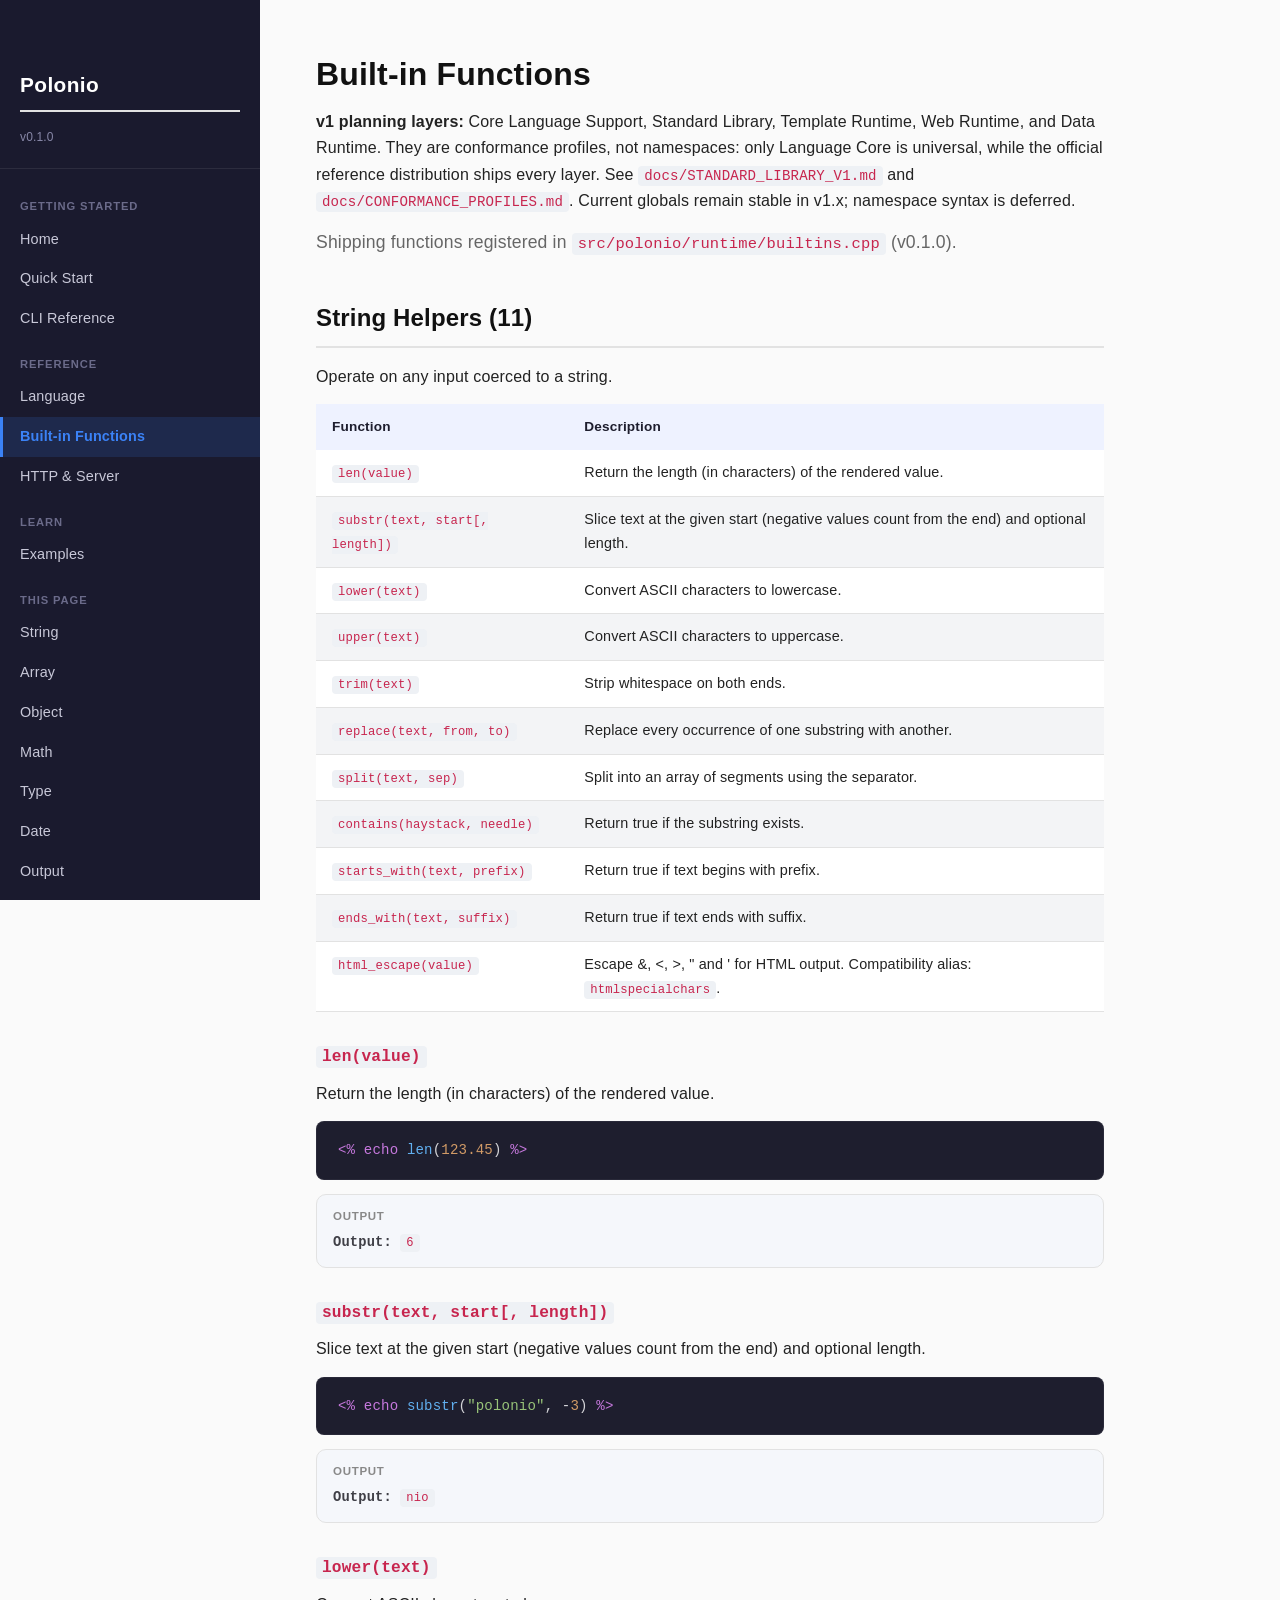
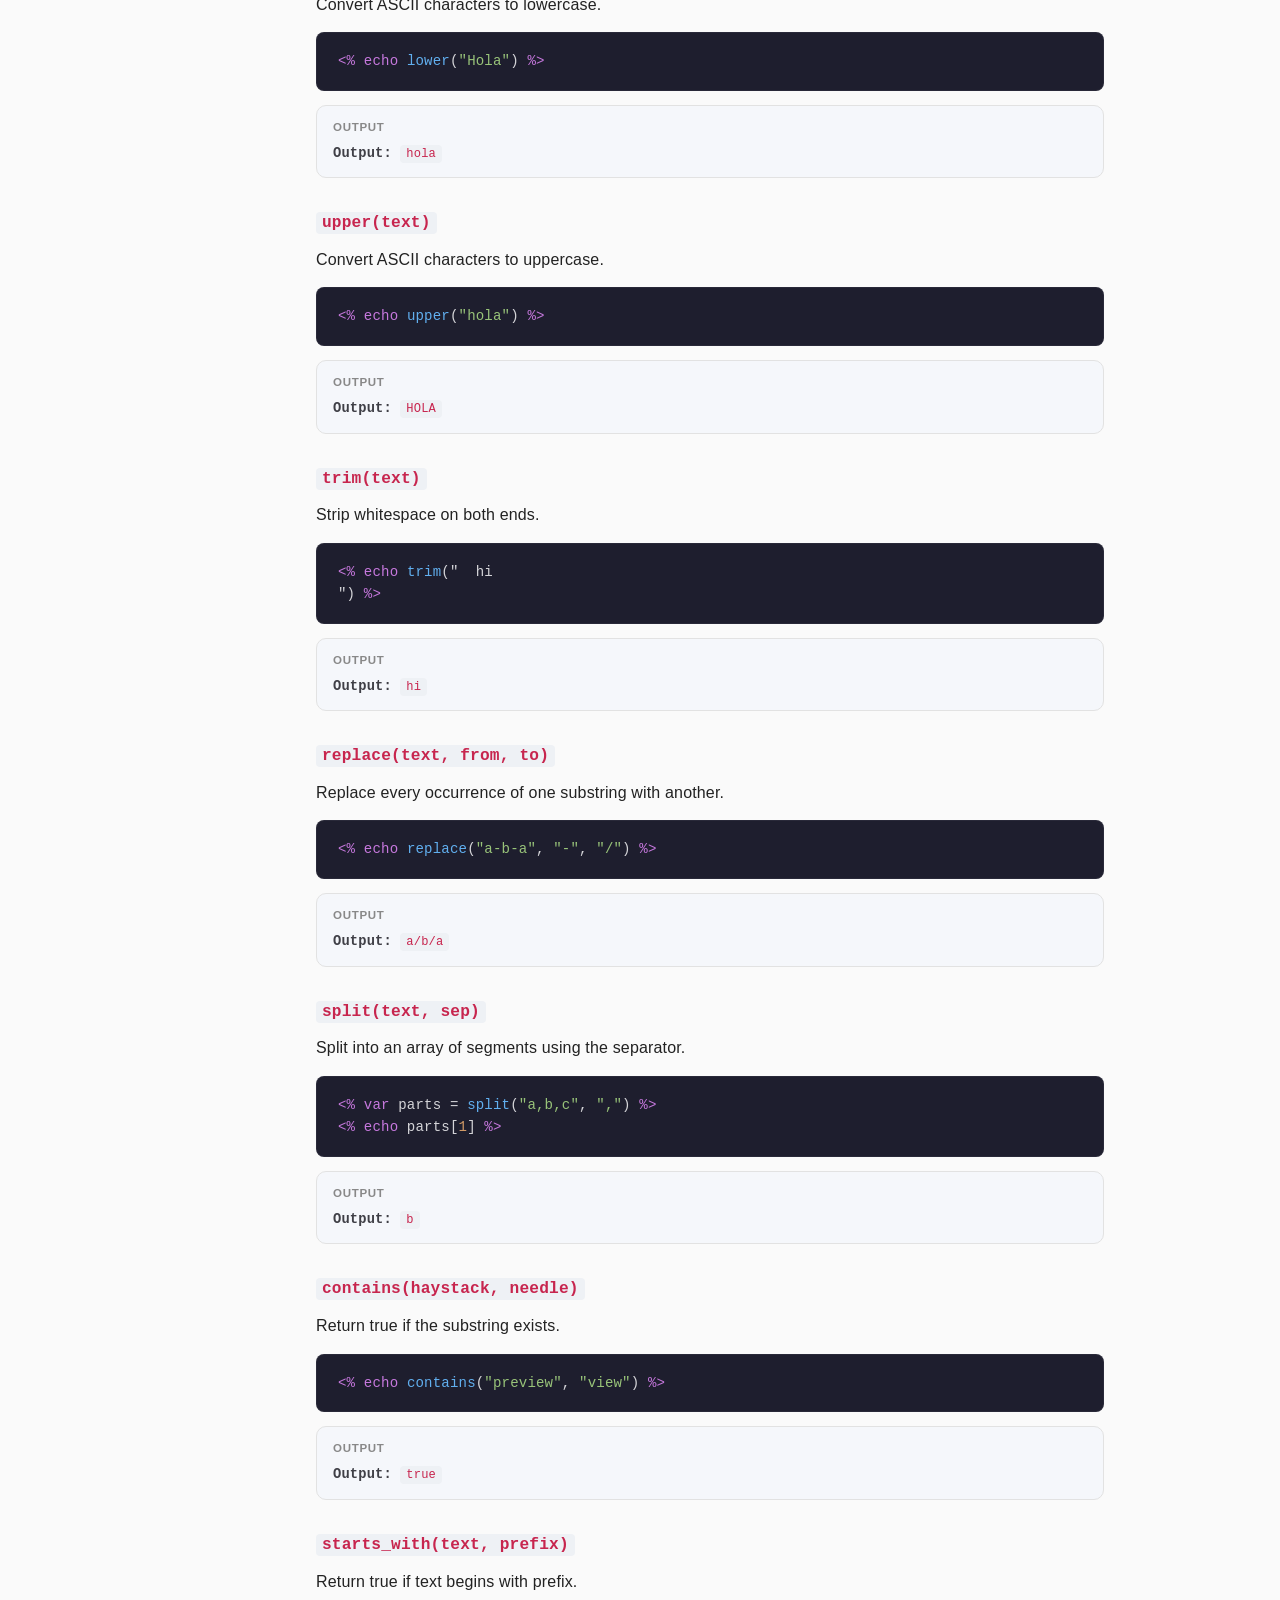
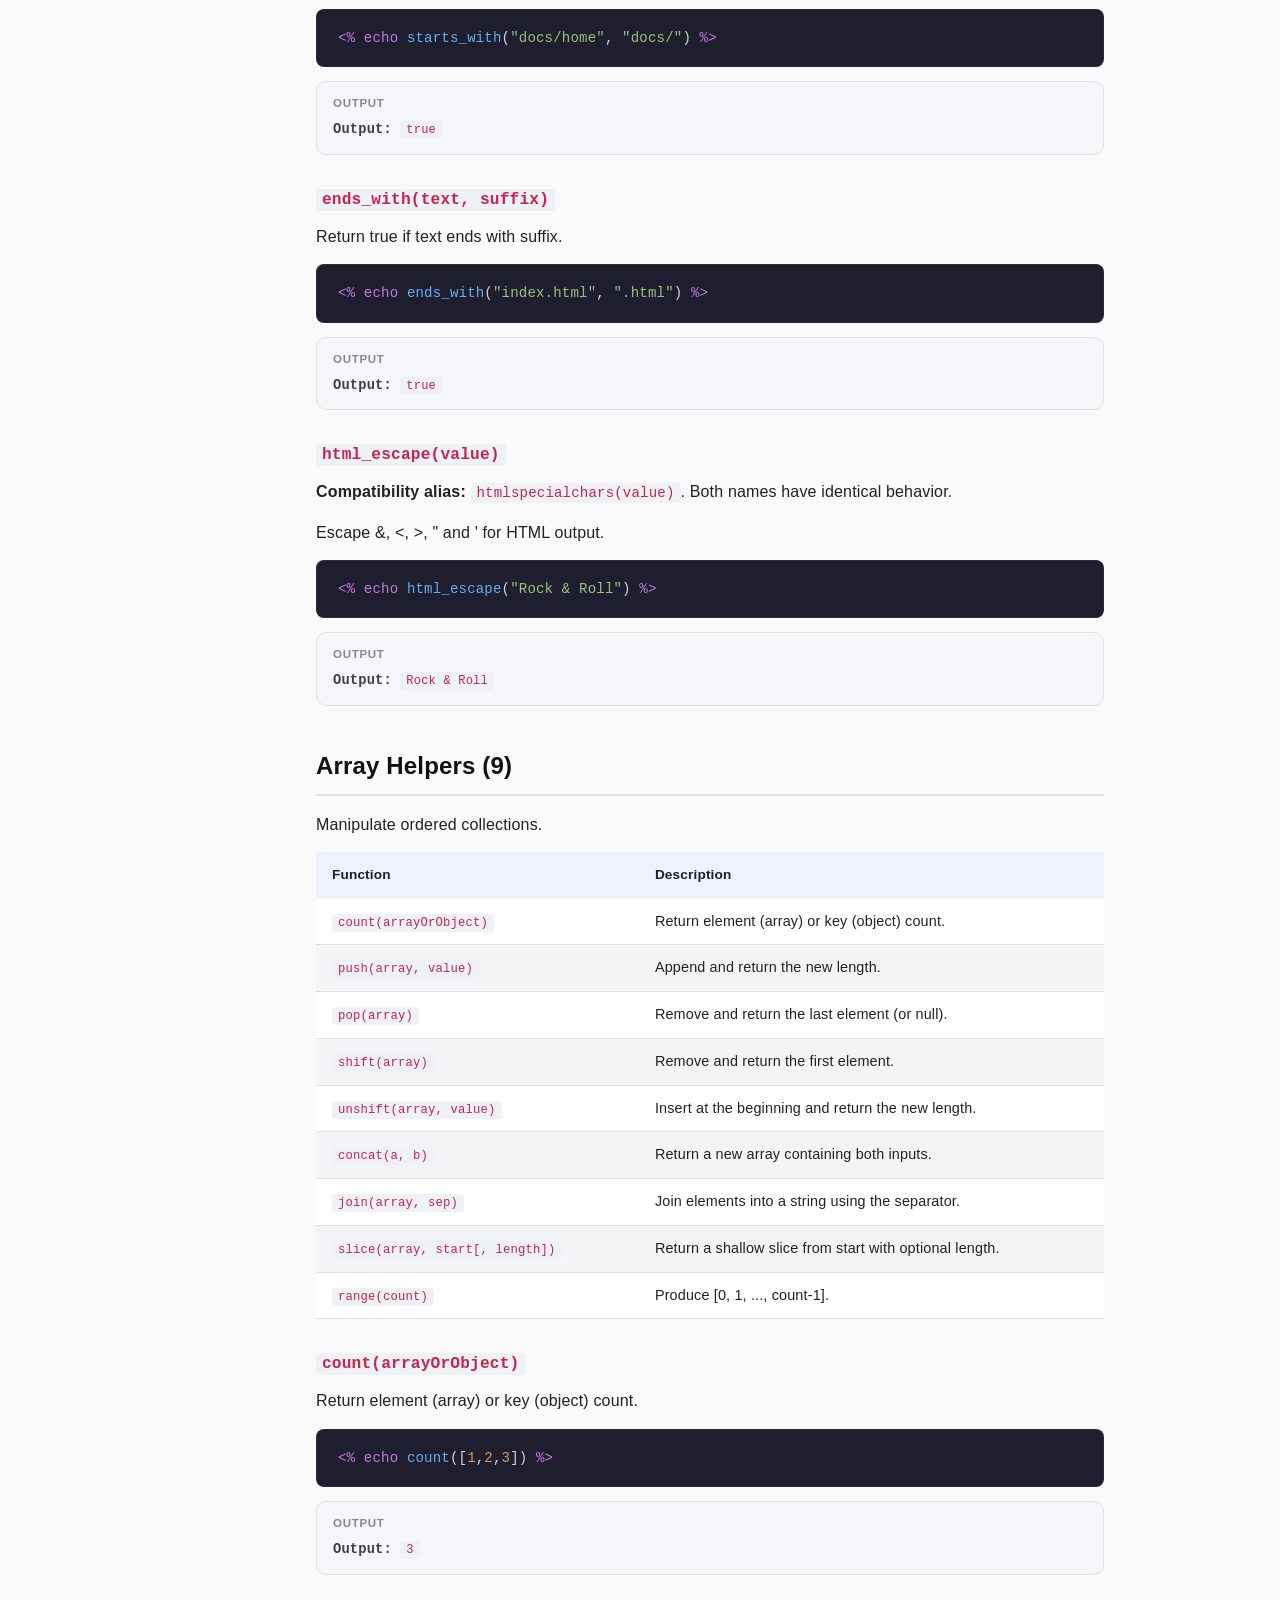
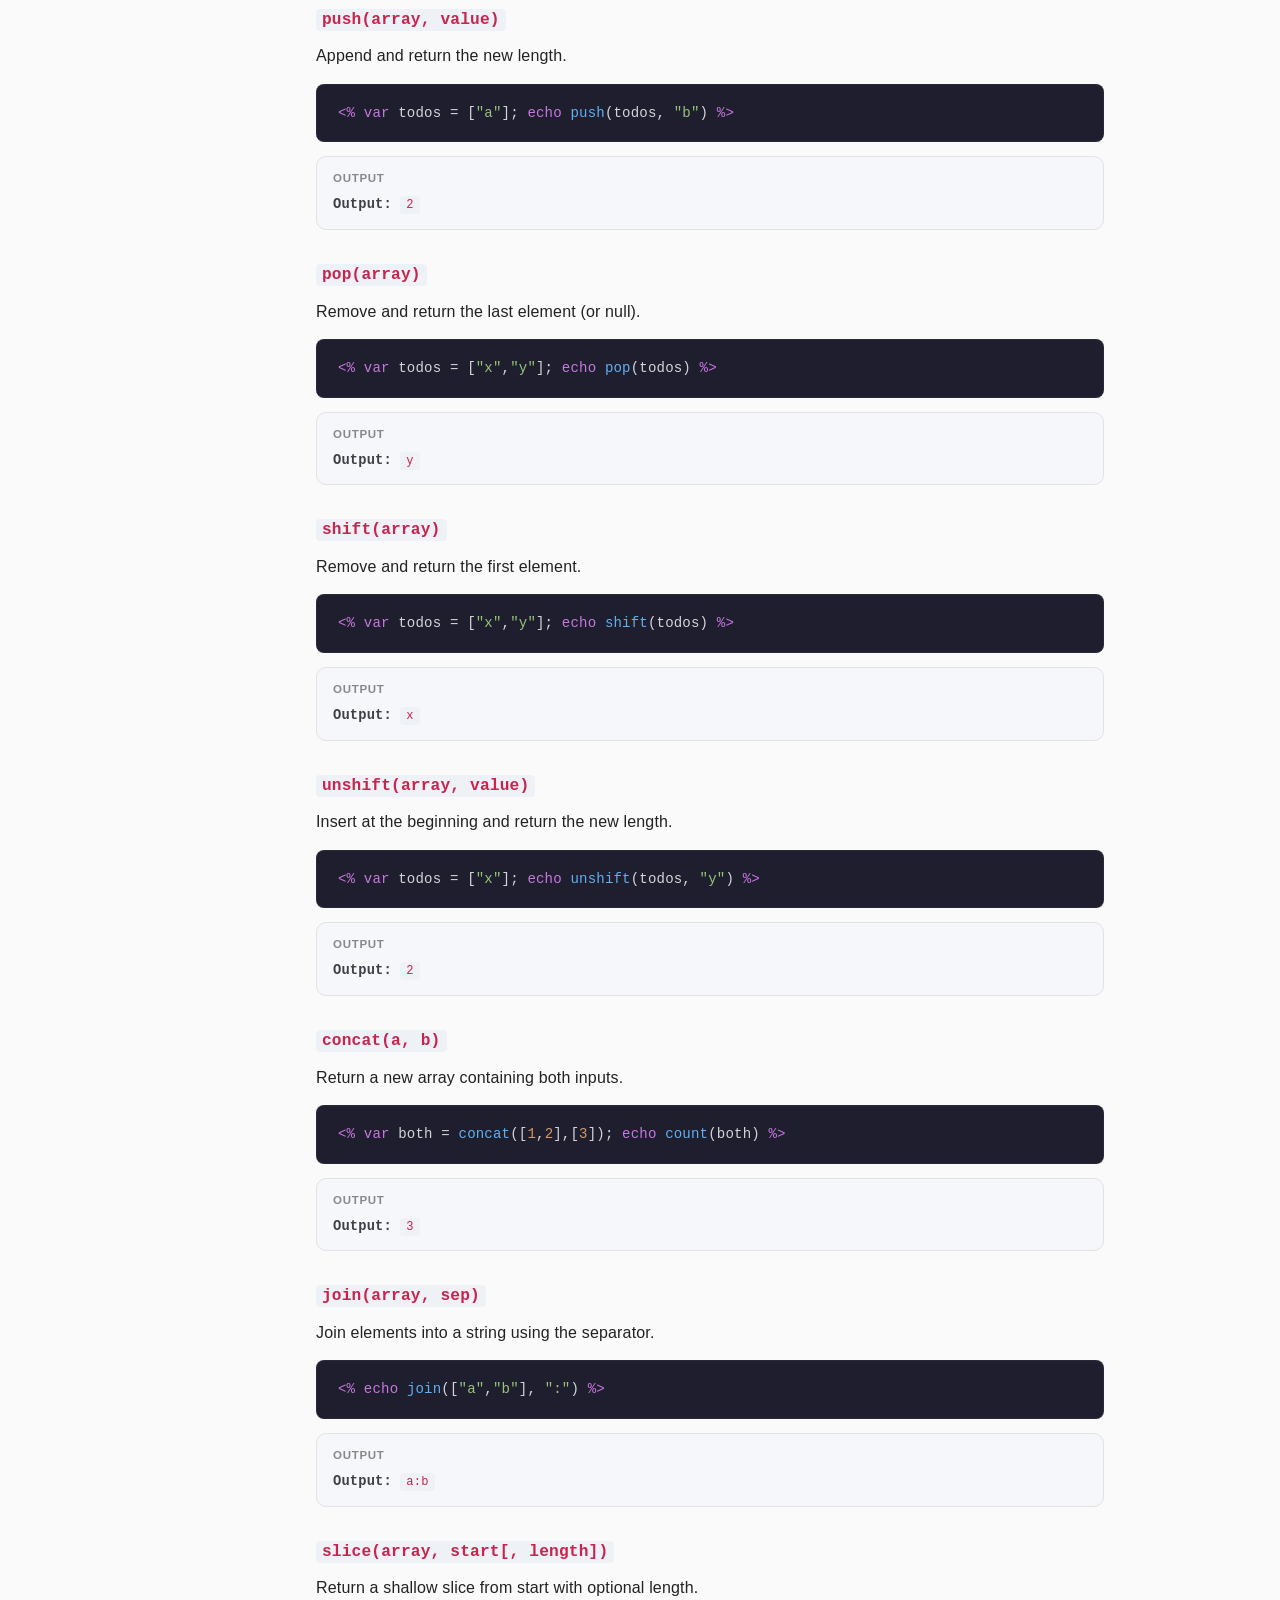
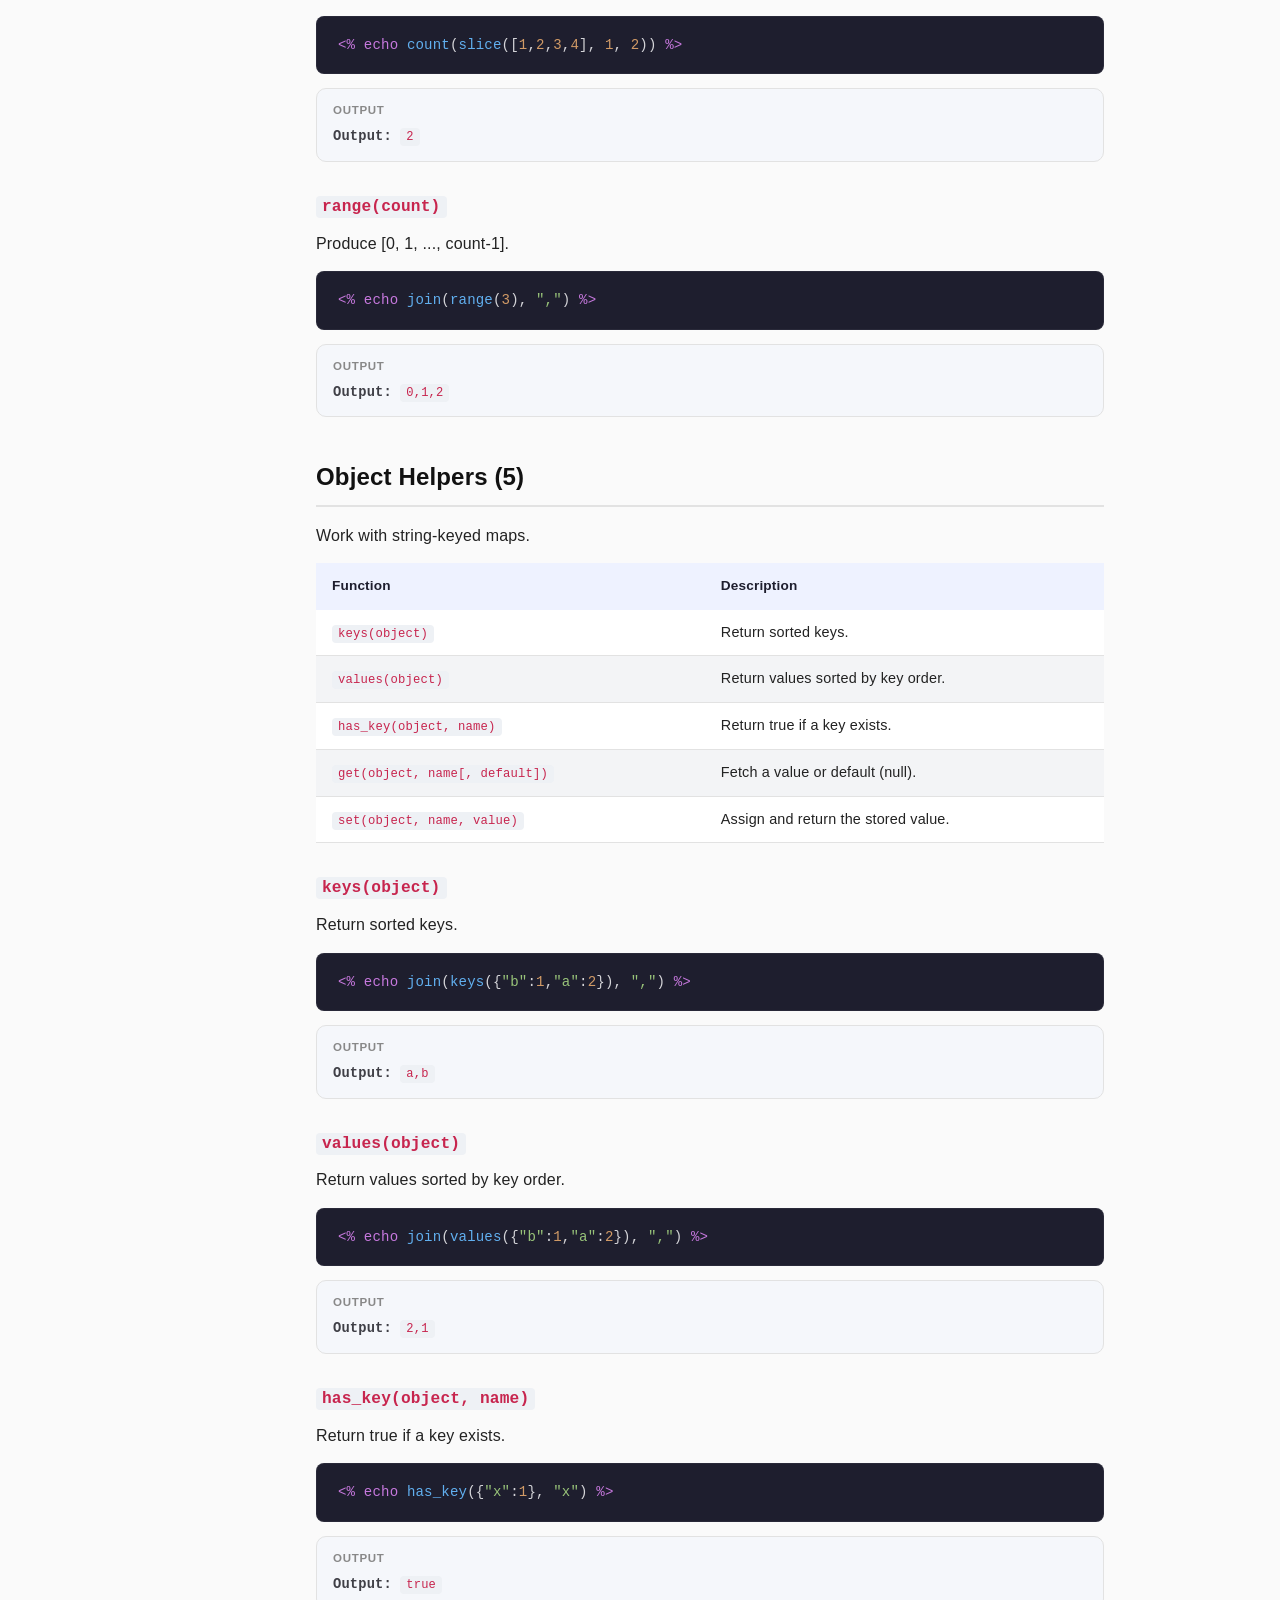
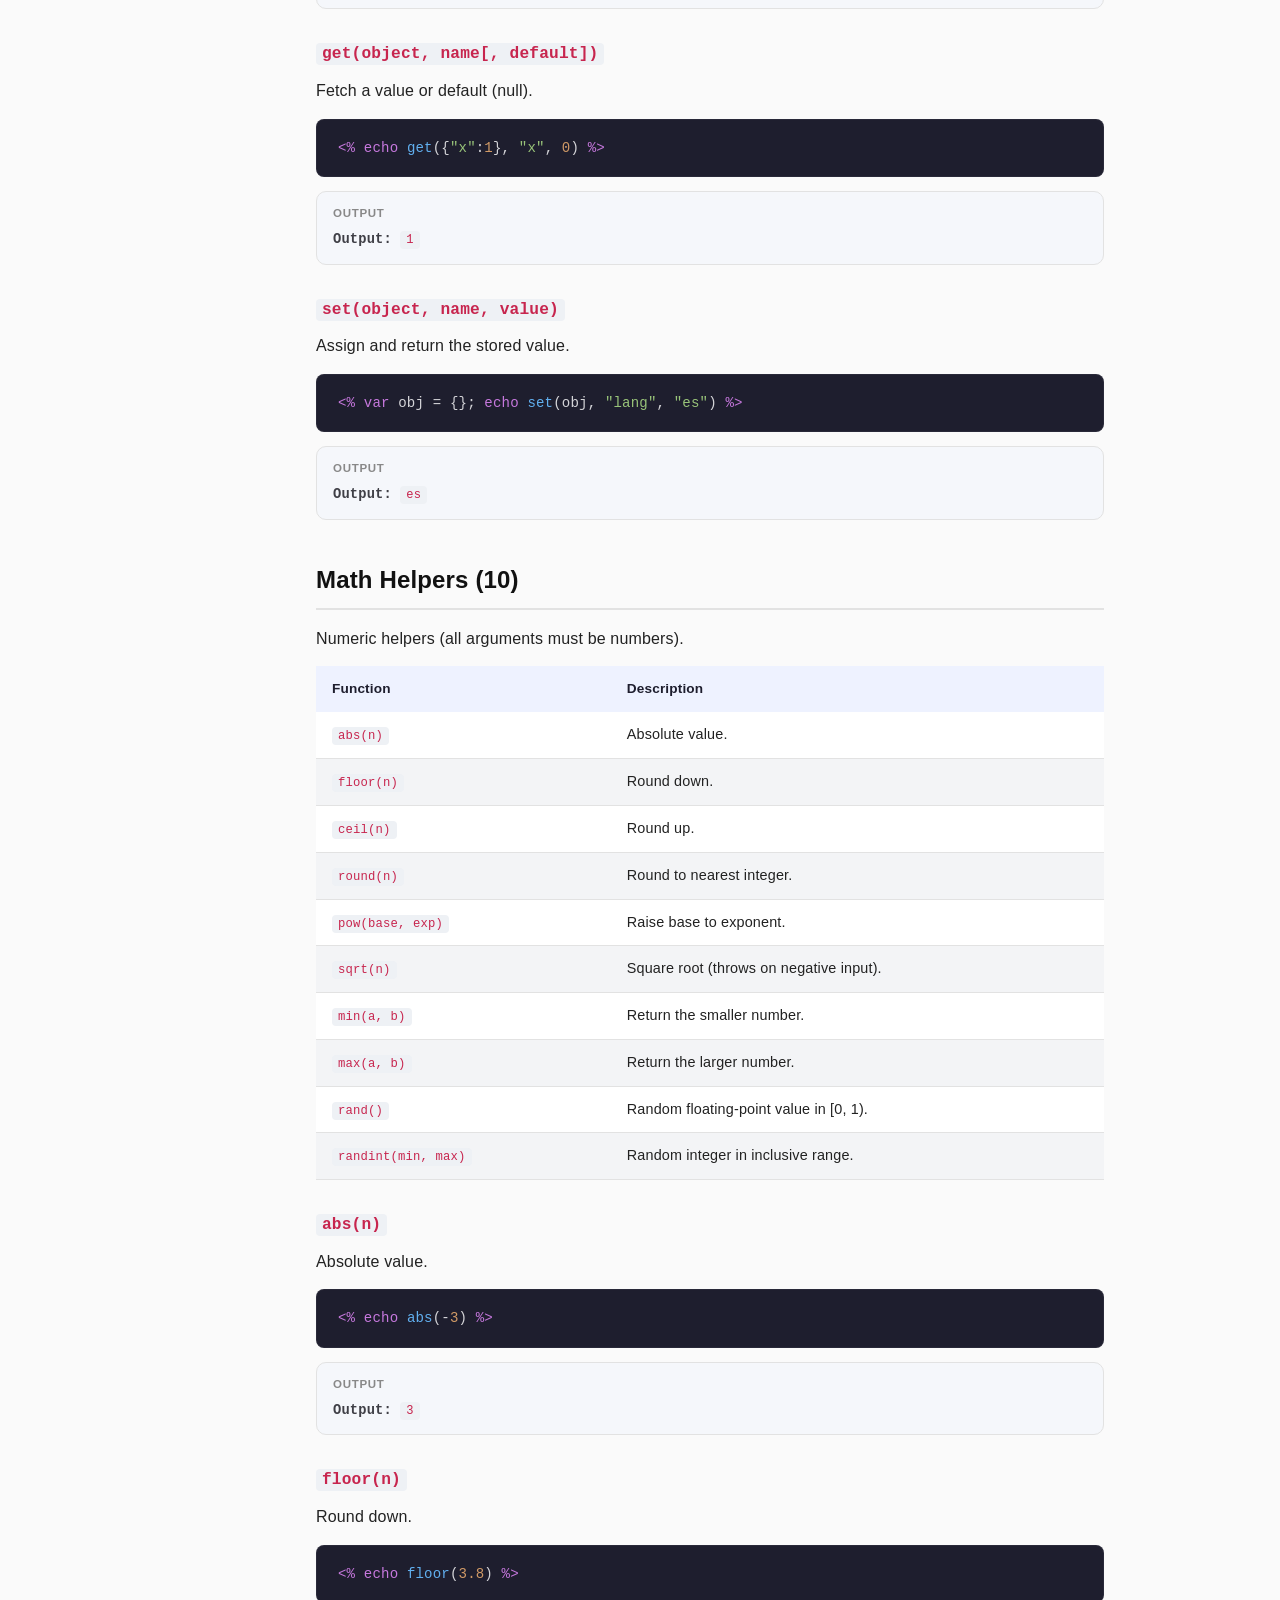
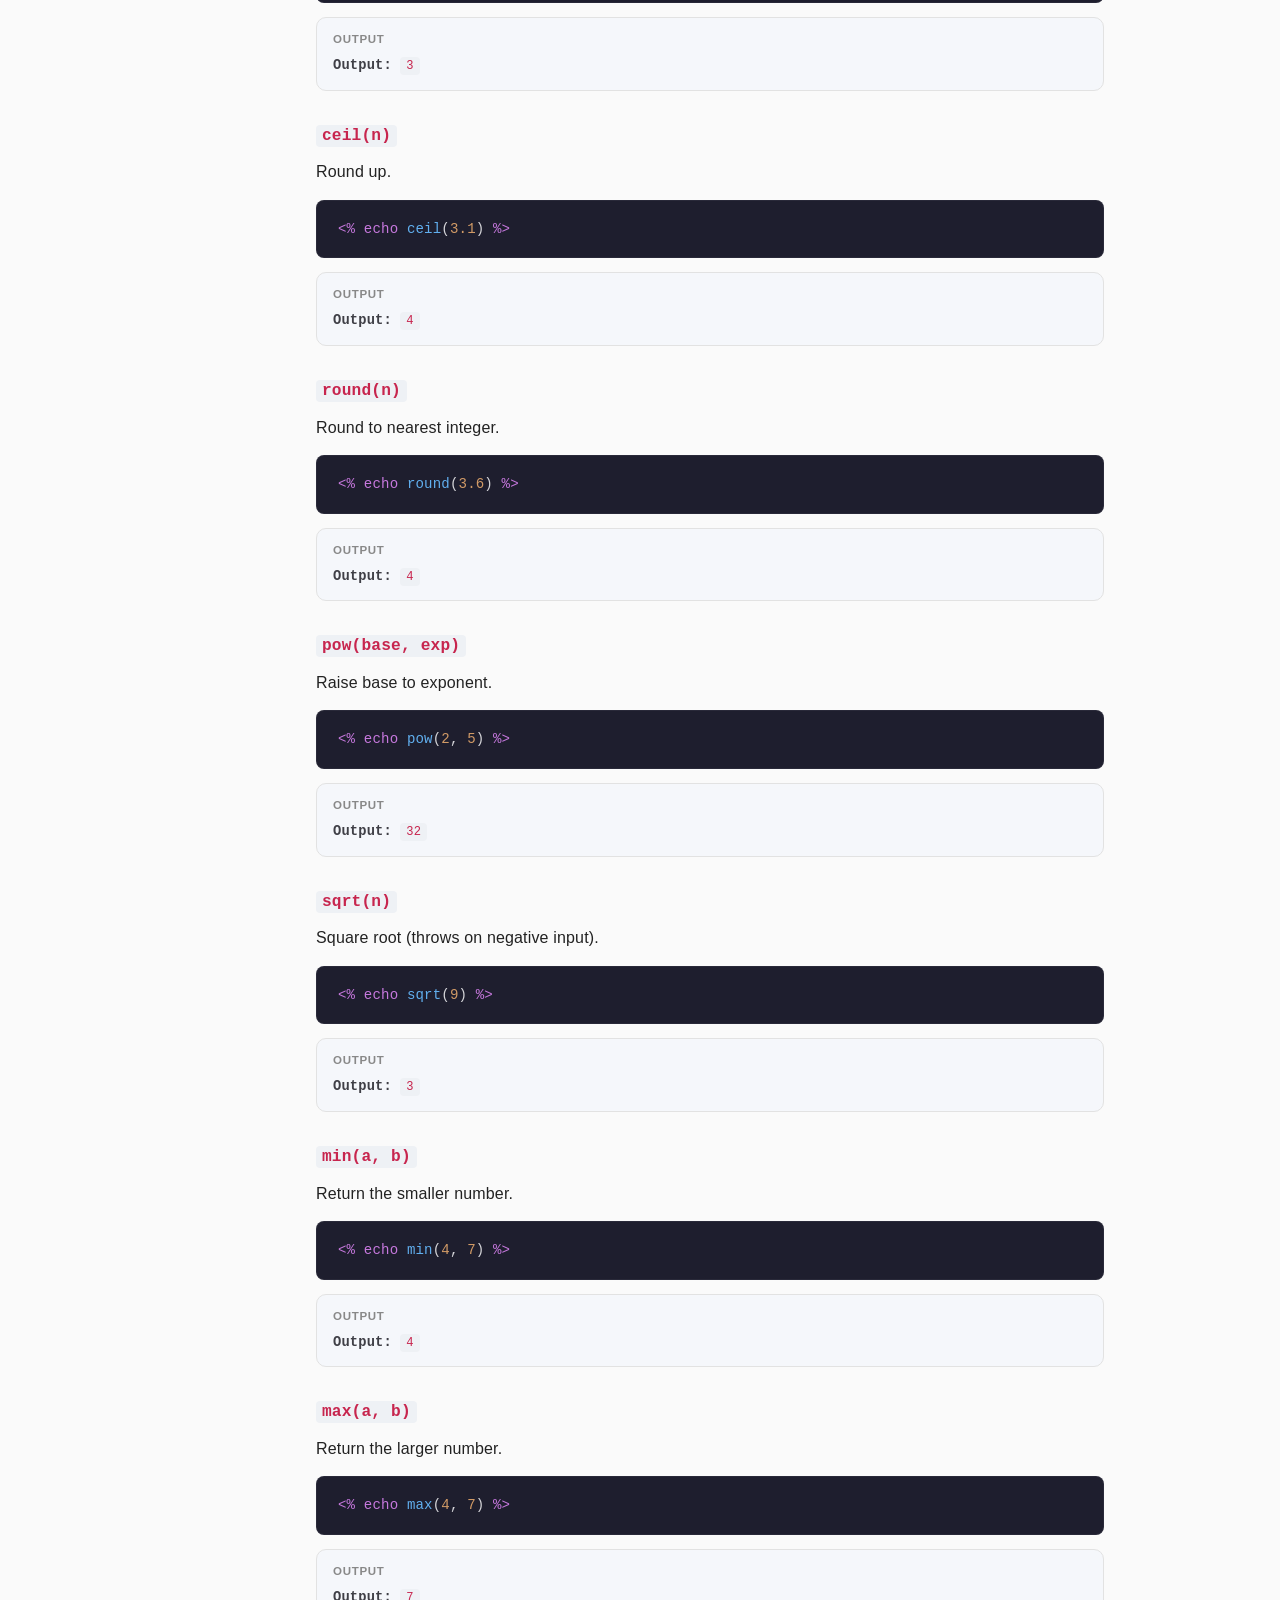
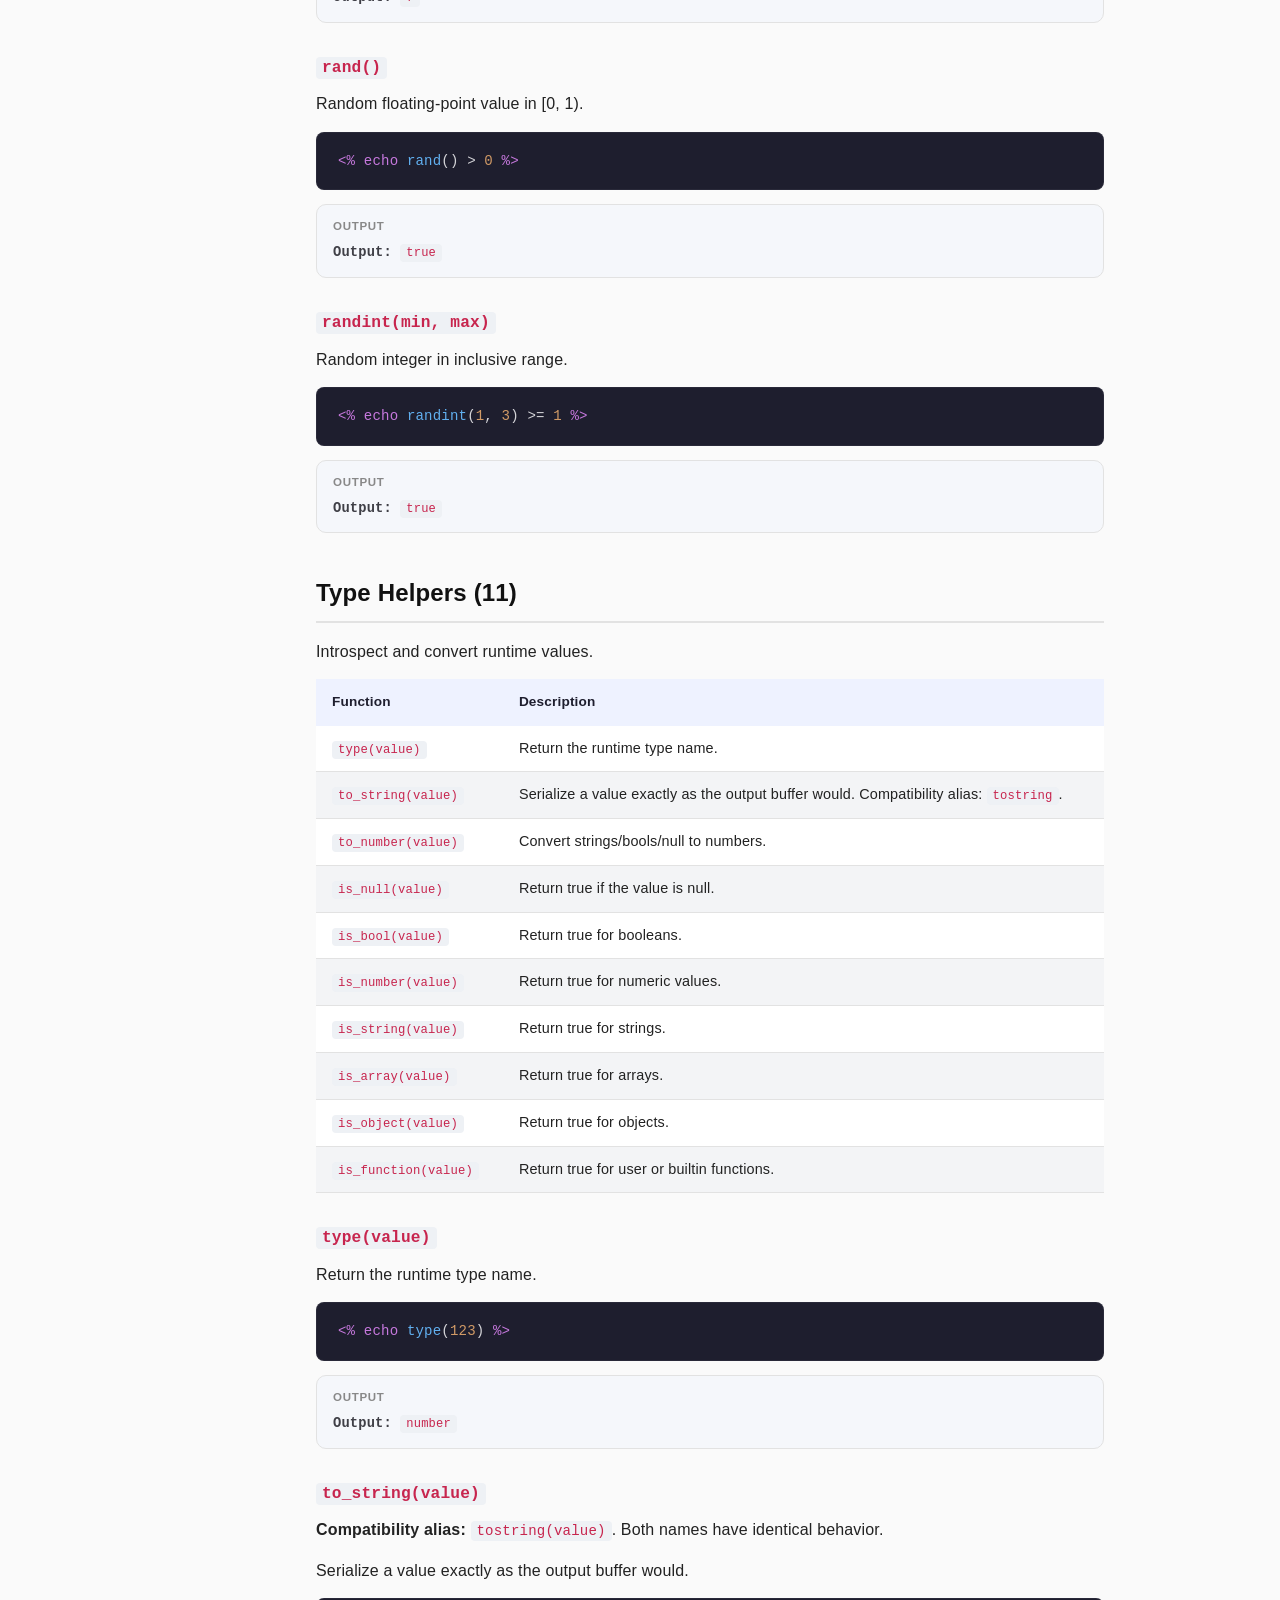
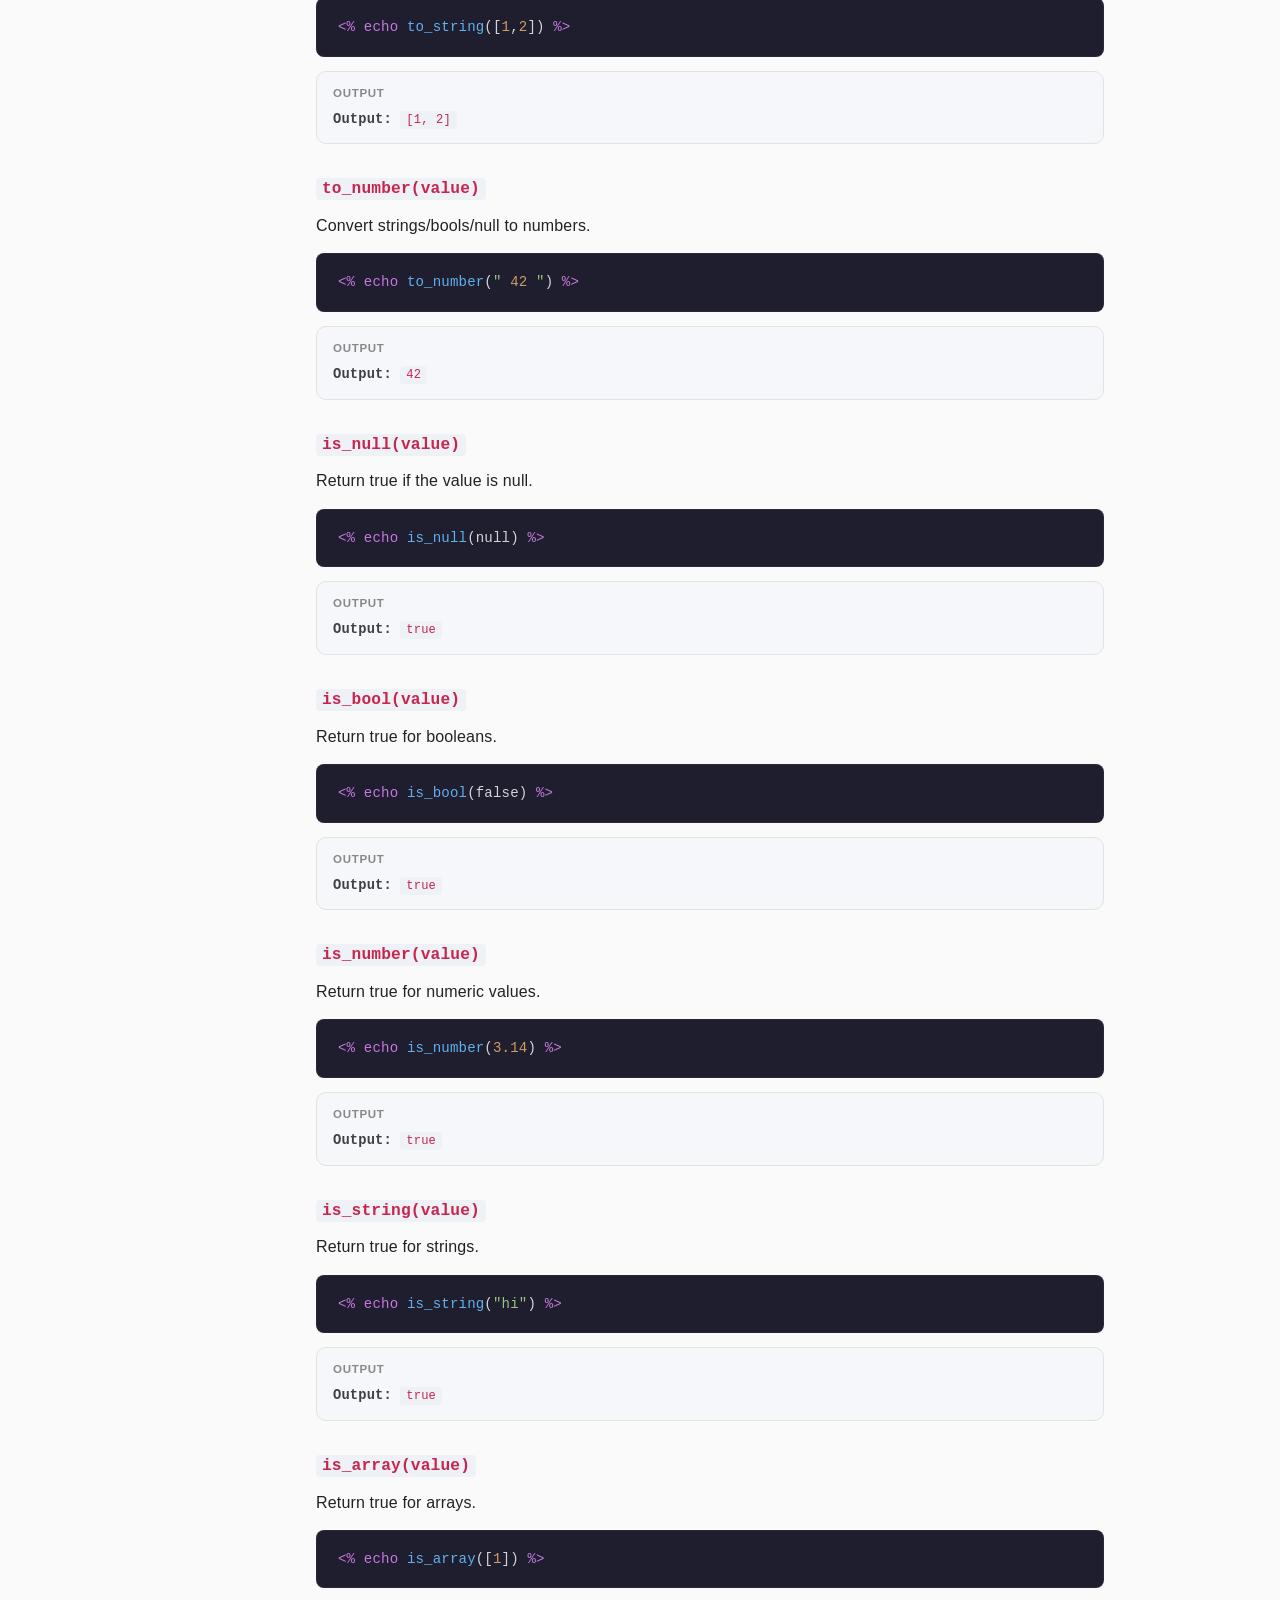
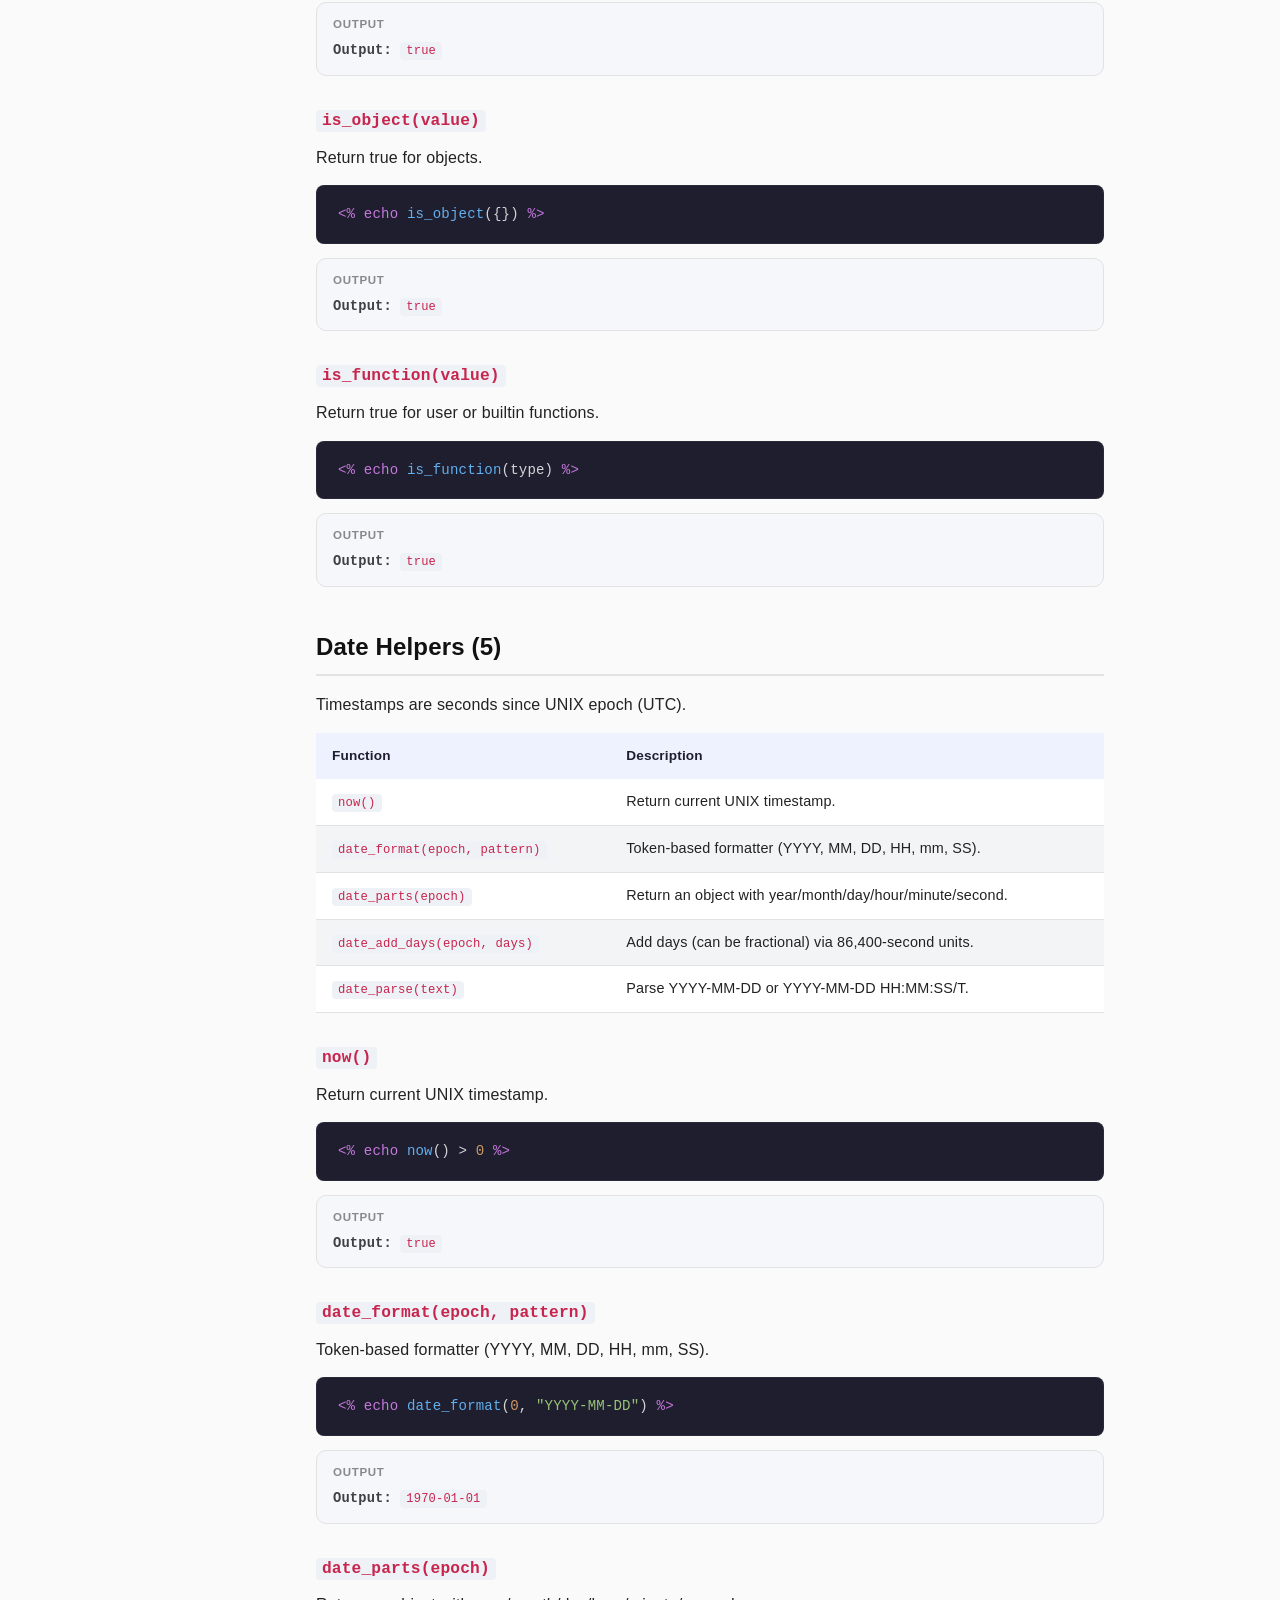
==== commit 8fd5ce84: "L1: implement language/runtime boundary (L1-3)" ====
--- a/docs/site/builtins.html
+++ b/docs/site/builtins.html
@@ -40,7 +40,7 @@
 </aside>
 <main class="content">
   <h1>Built-in Functions</h1>
-  <p><strong>v1 planning layers:</strong> Core Language Support, Standard Library, Template Runtime, Web Runtime, and Data Runtime. See <code>docs/STANDARD_LIBRARY_V1.md</code>. Current globals remain stable in v1.x; namespace syntax is deferred.</p>
+  <p><strong>v1 planning layers:</strong> Core Language Support, Standard Library, Template Runtime, Web Runtime, and Data Runtime. They are conformance profiles, not namespaces: only Language Core is universal, while the official reference distribution ships every layer. See <code>docs/STANDARD_LIBRARY_V1.md</code> and <code>docs/CONFORMANCE_PROFILES.md</code>. Current globals remain stable in v1.x; namespace syntax is deferred.</p>
   <p class="subtitle">Shipping functions registered in <code>src/polonio/runtime/builtins.cpp</code> (v0.1.0).</p>
   <section id="string">
     <h2>String Helpers (11)</h2>
@@ -507,8 +507,8 @@
     </article>
   </section>
   <section id="http">
-    <h2>HTTP &amp; Response Helpers (6)</h2>
-    <p>Available when a <code>ResponseContext</code> is active in CGI or the development server.</p>
+    <h2>Response Helpers and URL Utilities (6)</h2>
+    <p><strong>Layer:</strong> <code>http_status</code>, <code>http_header</code>, <code>http_content_type</code>, and <code>redirect</code> belong to the Web Runtime and need a <code>ResponseContext</code>; CGI and the development server are the reference distribution's current adapters. <code>urlencode</code> and <code>urldecode</code> belong to the Standard Library and do not require HTTP.</p>
     <div class="table-wrapper">
       <table>
         <thead><tr><th>Function</th><th>Description</th></tr></thead>
@@ -563,7 +563,7 @@
   </section>
   <section id="storage">
     <h2>Storage Functions (10)</h2>
-    <p>Polonio provides a sandboxed storage API for reading and writing files. All filesystem access occurs inside the directory referenced by the <code>POLONIO_STORAGE_PATH</code> environment variable, keeping templates away from arbitrary host files.</p>
+    <p><strong>Layer:</strong> Data Runtime. The official reference distribution provides a sandboxed storage API for reading and writing files. All filesystem access occurs inside the directory referenced by the <code>POLONIO_STORAGE_PATH</code> environment variable, keeping templates away from arbitrary host files.</p>
     <p>Rules enforced by every storage builtin:</p>
     <ul>
       <li>All paths must be relative (absolute paths are rejected).</li>
@@ -794,7 +794,7 @@
   </section>
   <section id="database">
     <h2>Database (SQLite)</h2>
-    <p>Polonio provides a built-in SQLite interface for persistent storage. All database files live inside the directory indicated by <code>POLONIO_STORAGE_PATH</code>; paths are resolved relative to that root and may not escape it.</p>
+    <p><strong>Layer:</strong> Data Runtime. The official reference distribution includes a SQLite interface for persistent storage. All database files live inside the directory indicated by <code>POLONIO_STORAGE_PATH</code>; paths are resolved relative to that root and may not escape it.</p>
     <div class="table-wrapper">
       <table>
         <thead><tr><th>Function</th><th>Description</th></tr></thead>
@@ -951,7 +951,7 @@
   </section>
   <section id="runtime">
     <h2>Request, Session, Security, and Delivery APIs</h2>
-    <p>These APIs require a CGI or development-server request context unless noted. Calls made without the required context raise a runtime error. Argument mismatches also raise runtime errors.</p>
+    <p><strong>Layer:</strong> Web Runtime. These APIs require a Web Runtime request context; CGI and the development server are the reference distribution's current adapters. Calls made without the required context raise a runtime error. Argument mismatches also raise runtime errors.</p>
     <article><h3>Request</h3><dl>
       <dt><code>request_body()</code></dt><dd>Returns the raw request body string. Example: <code>var raw = request_body()</code>.</dd>
       <dt><code>request_header(name)</code></dt><dd>Accepts a string header name and returns its string value or null. Example: <code>request_header("Content-Type")</code>.</dd>
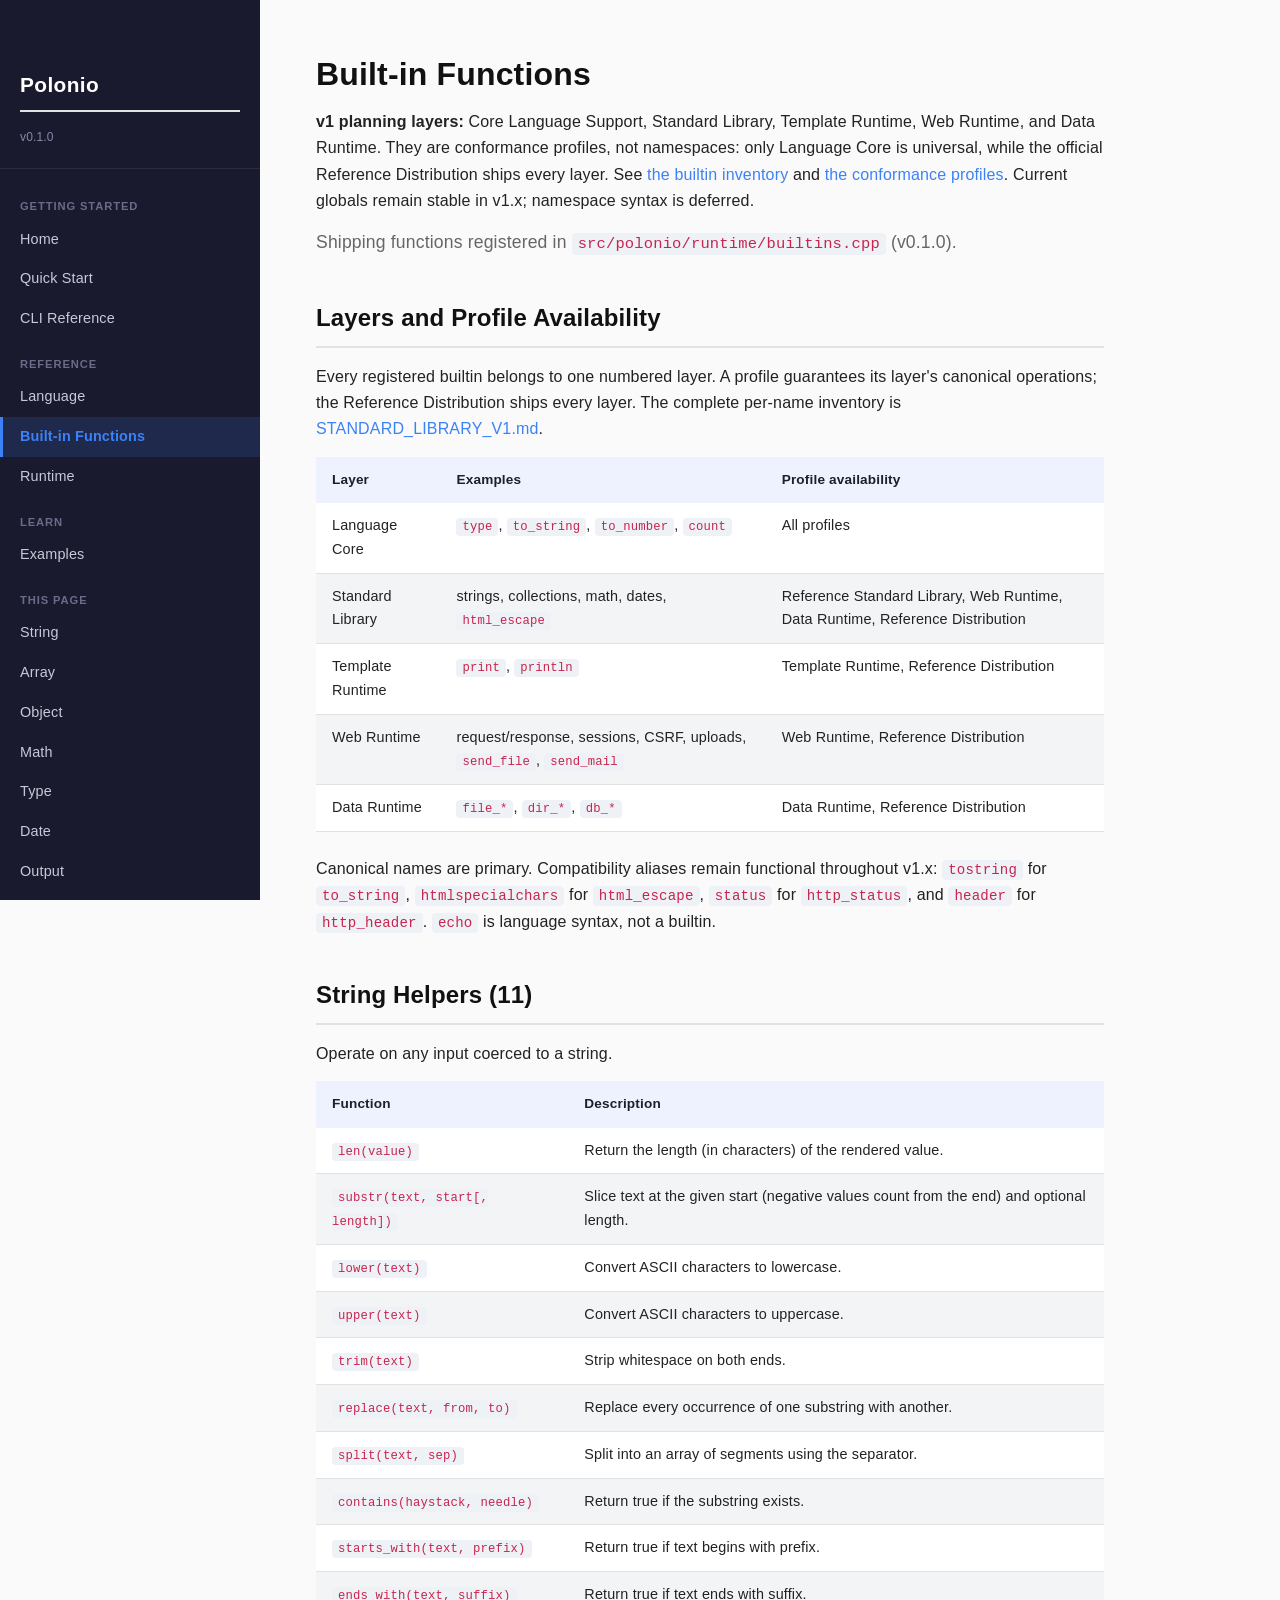
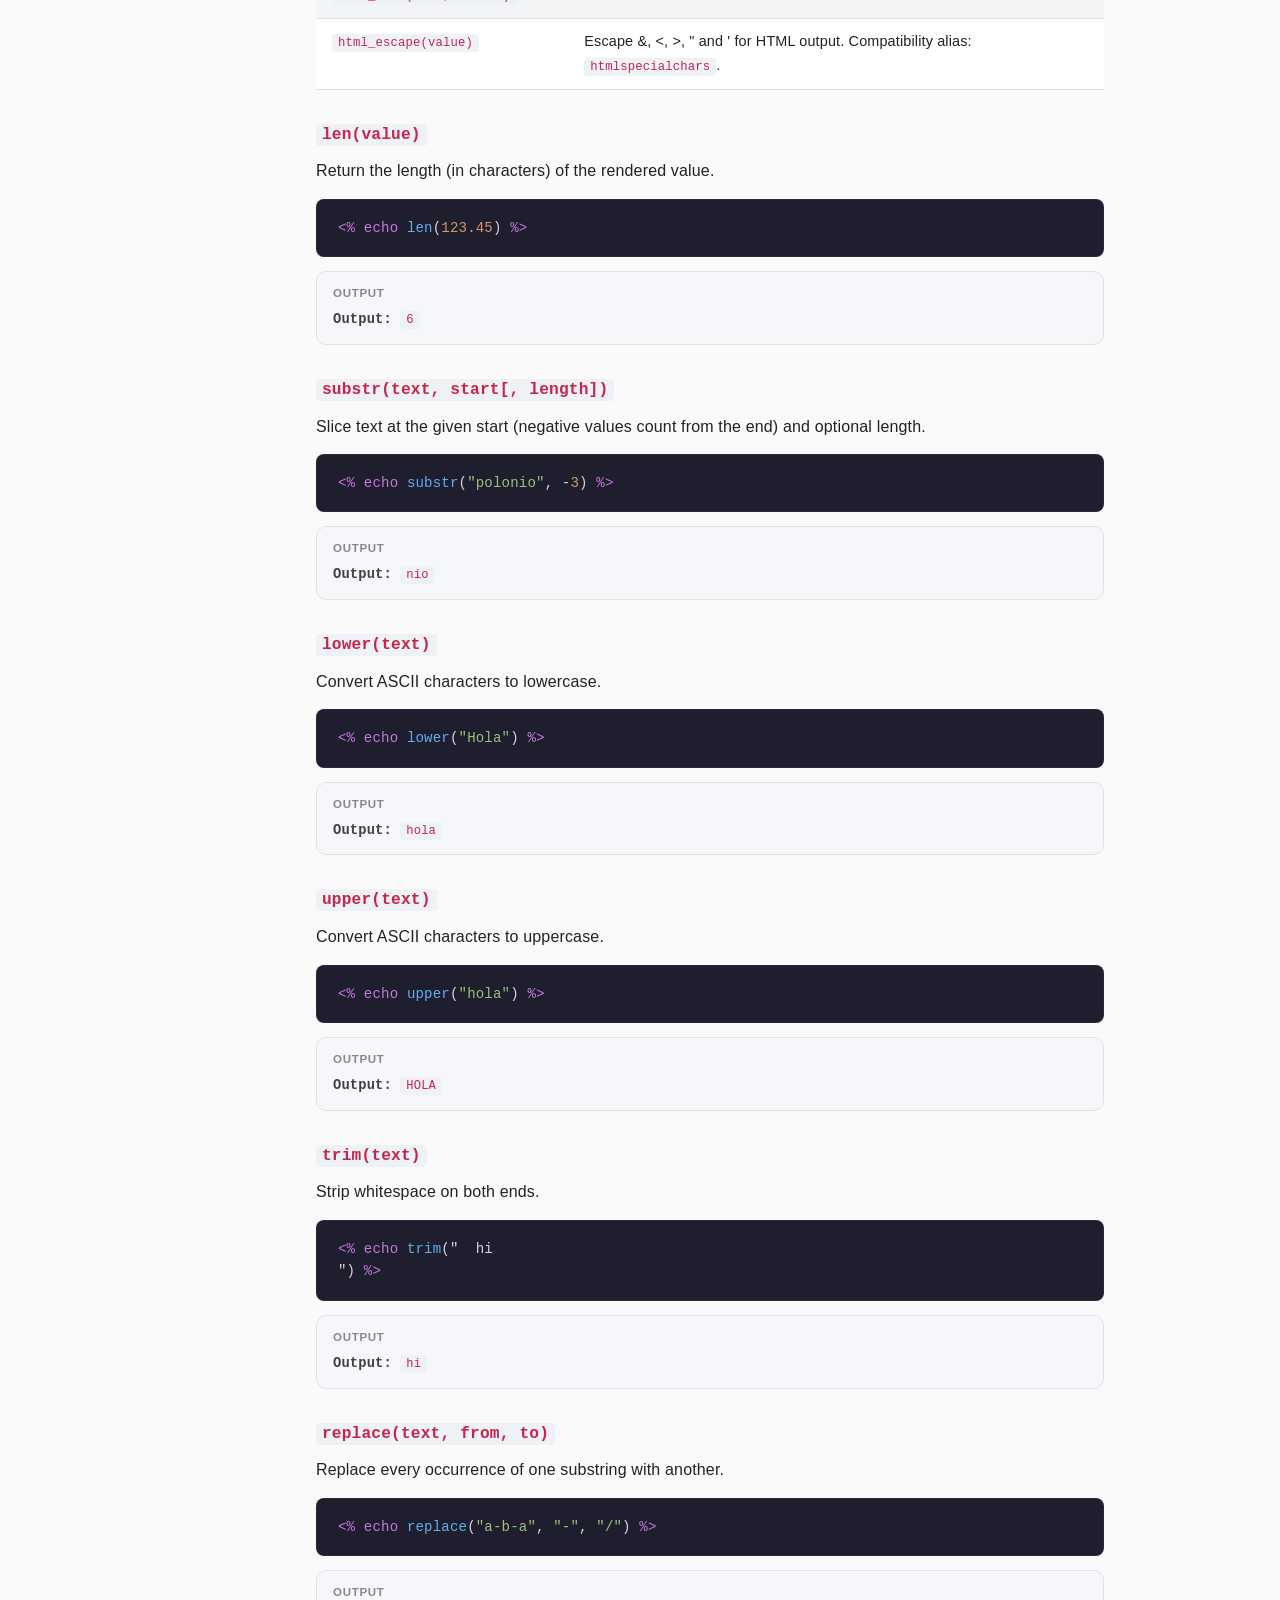
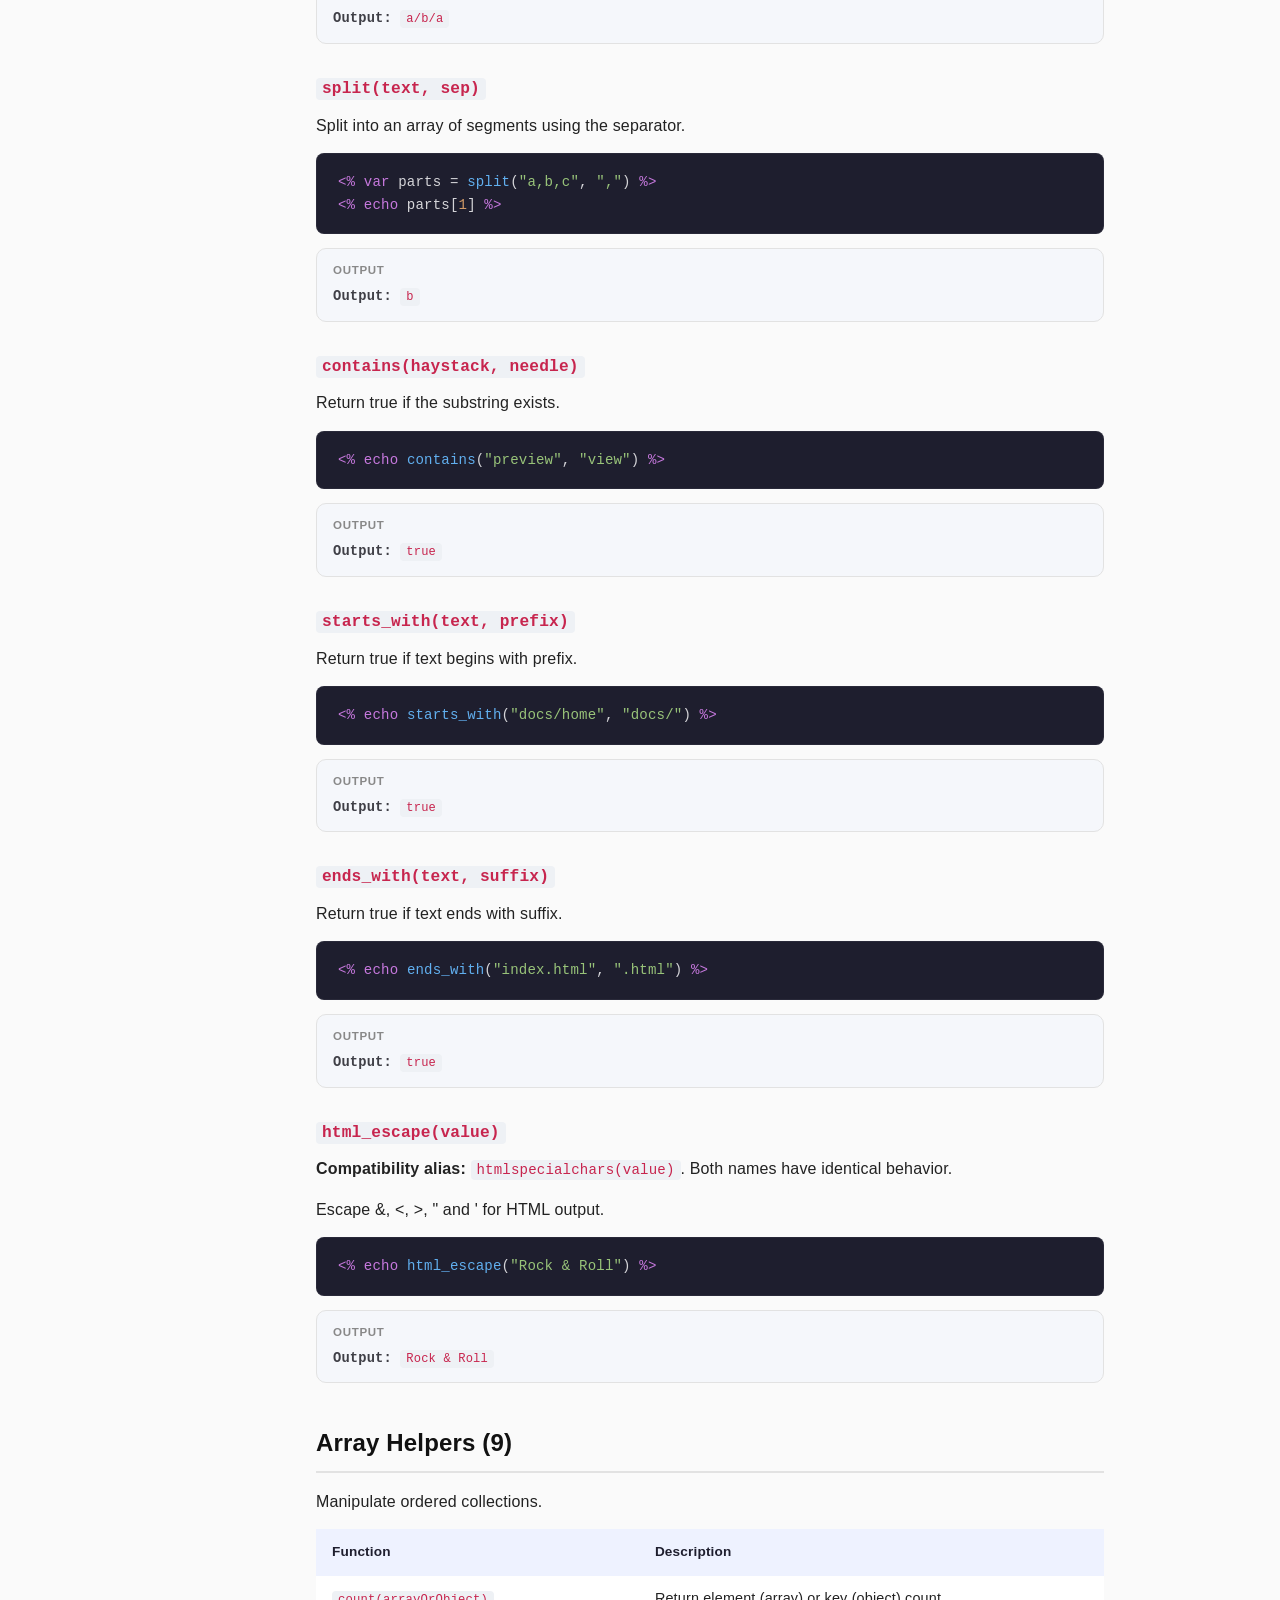
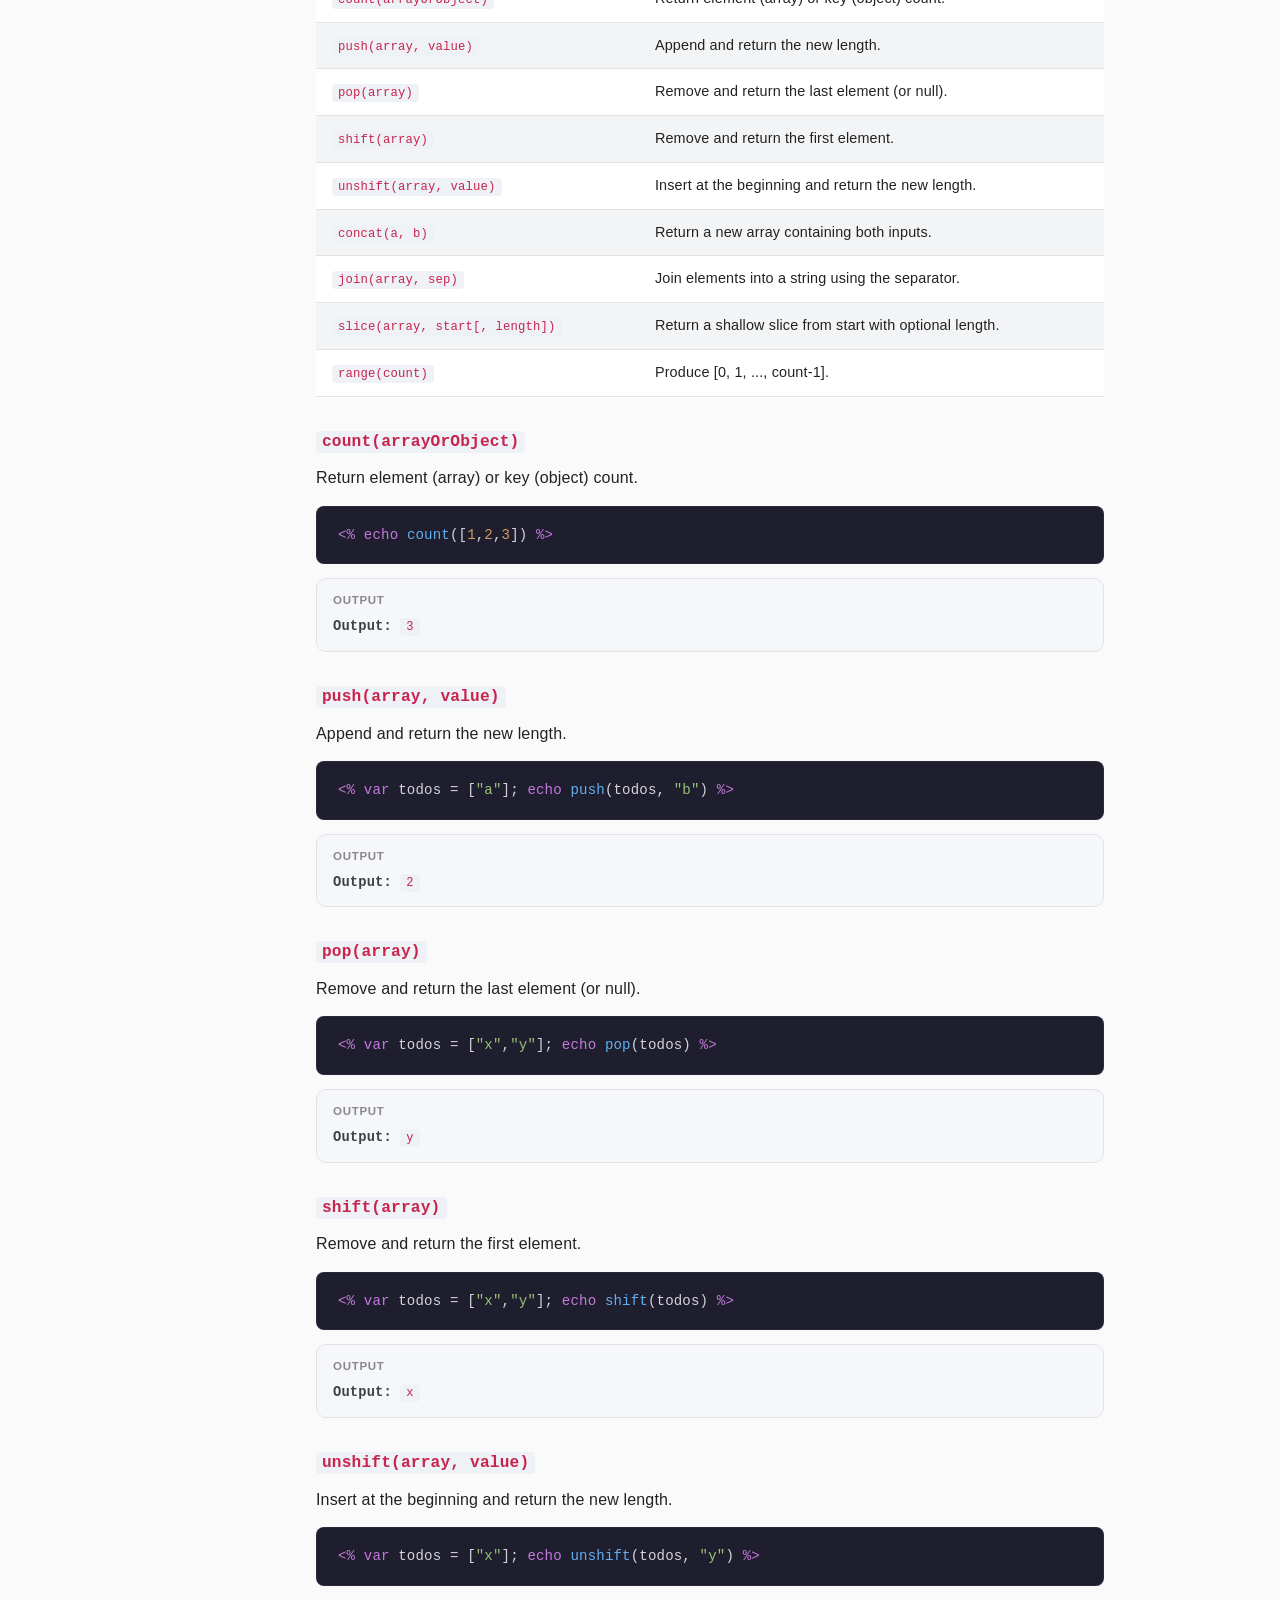
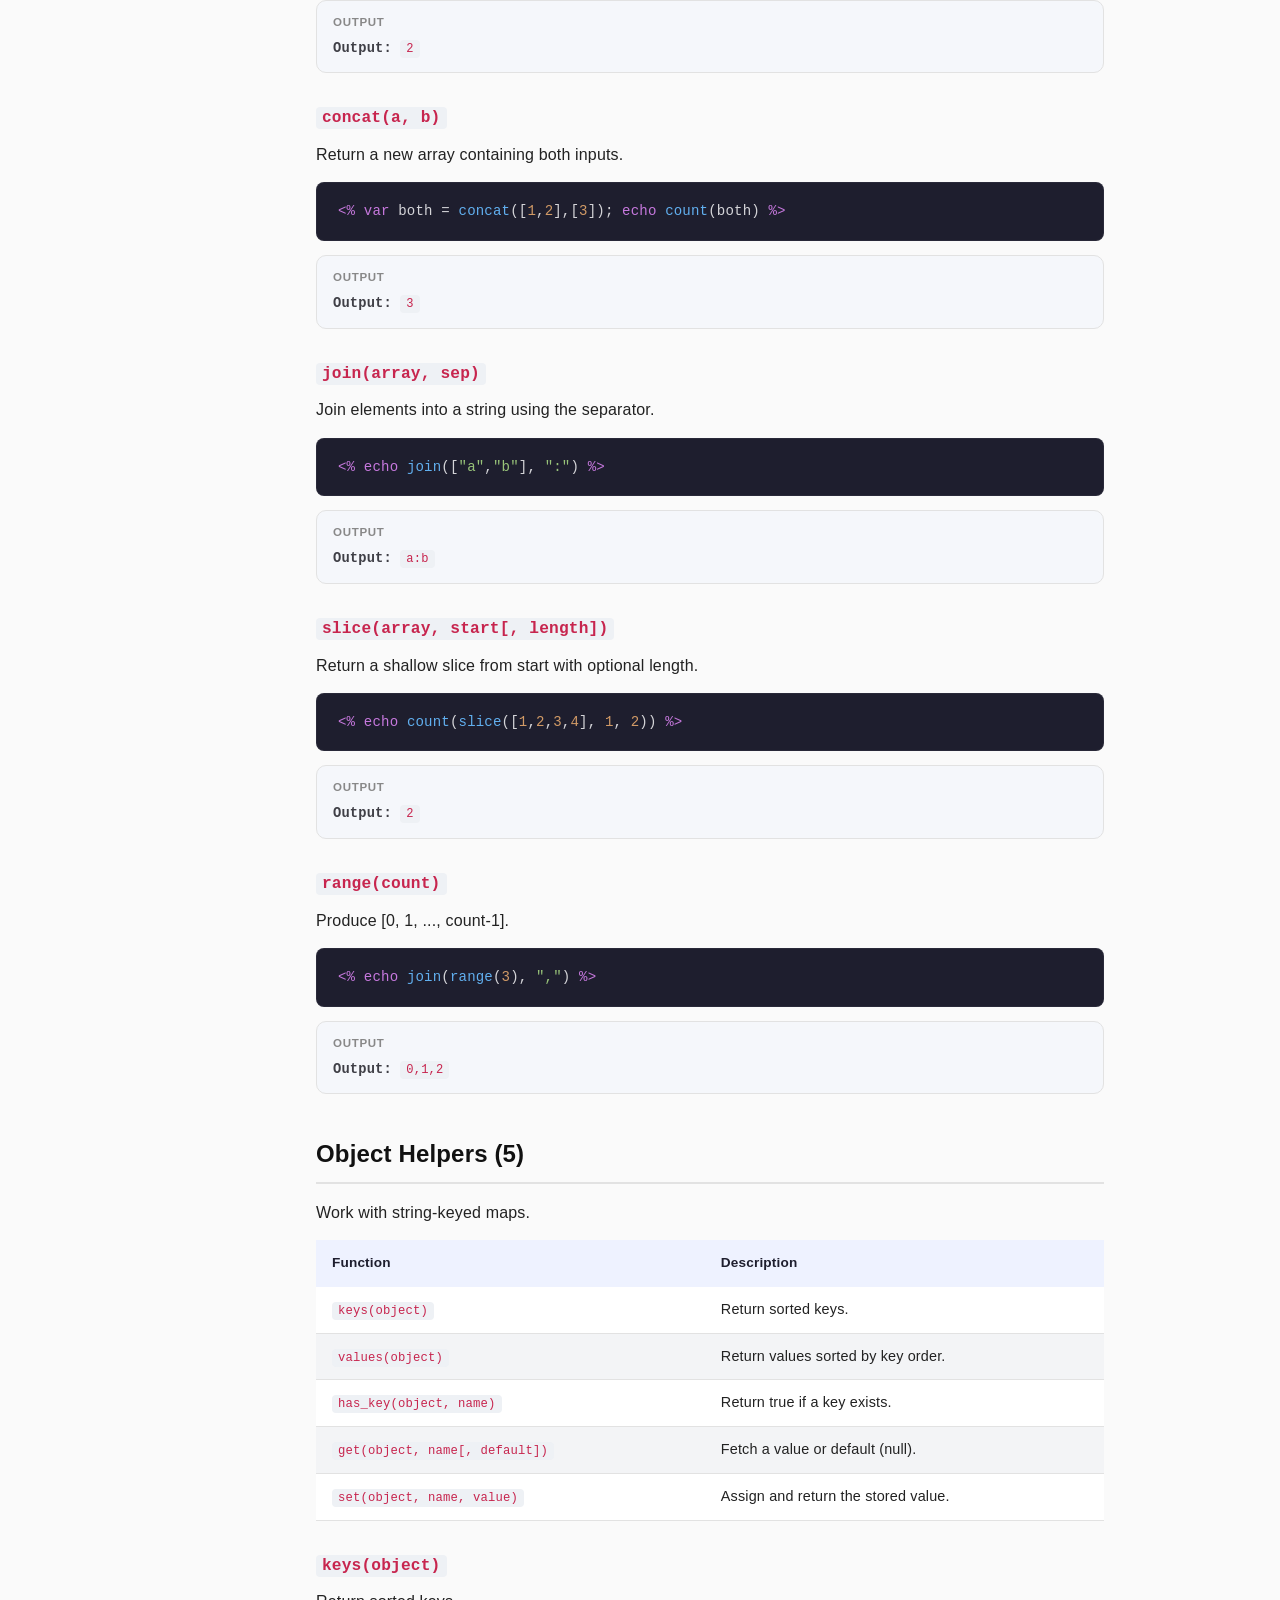
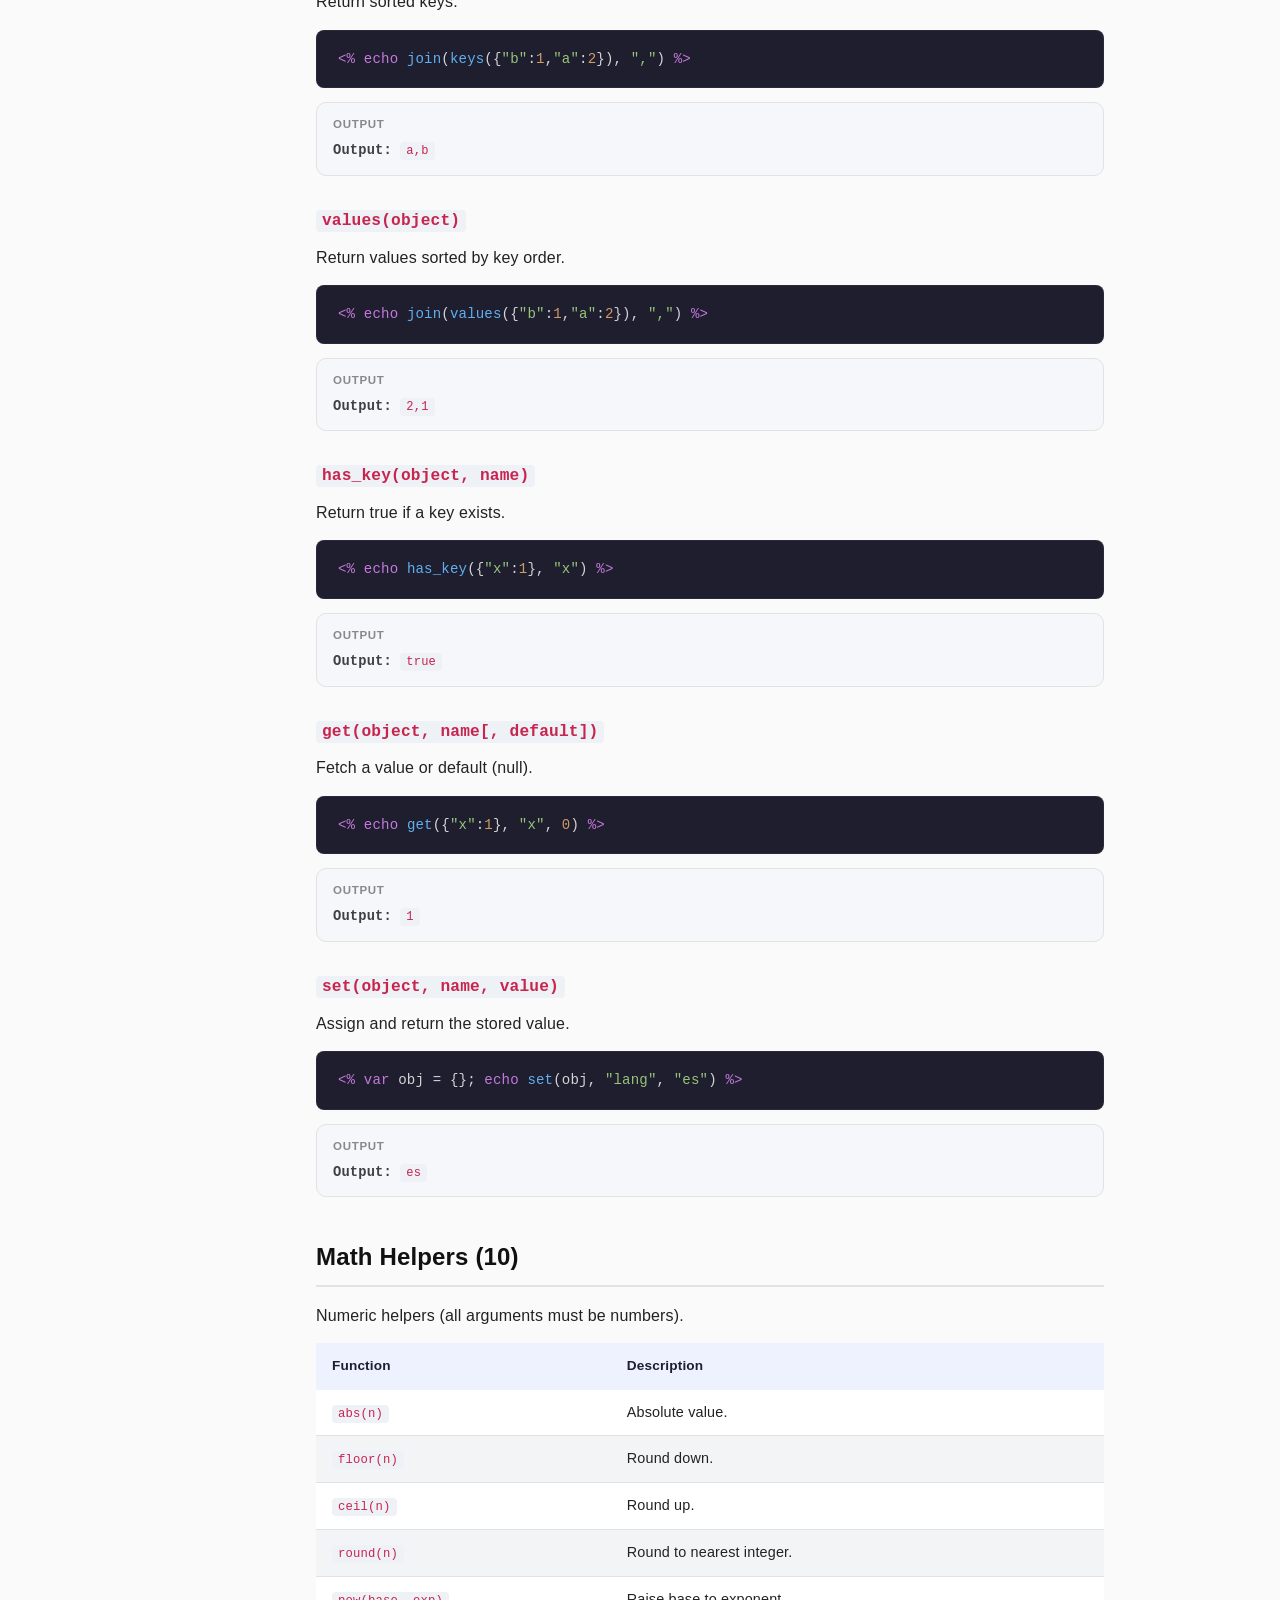
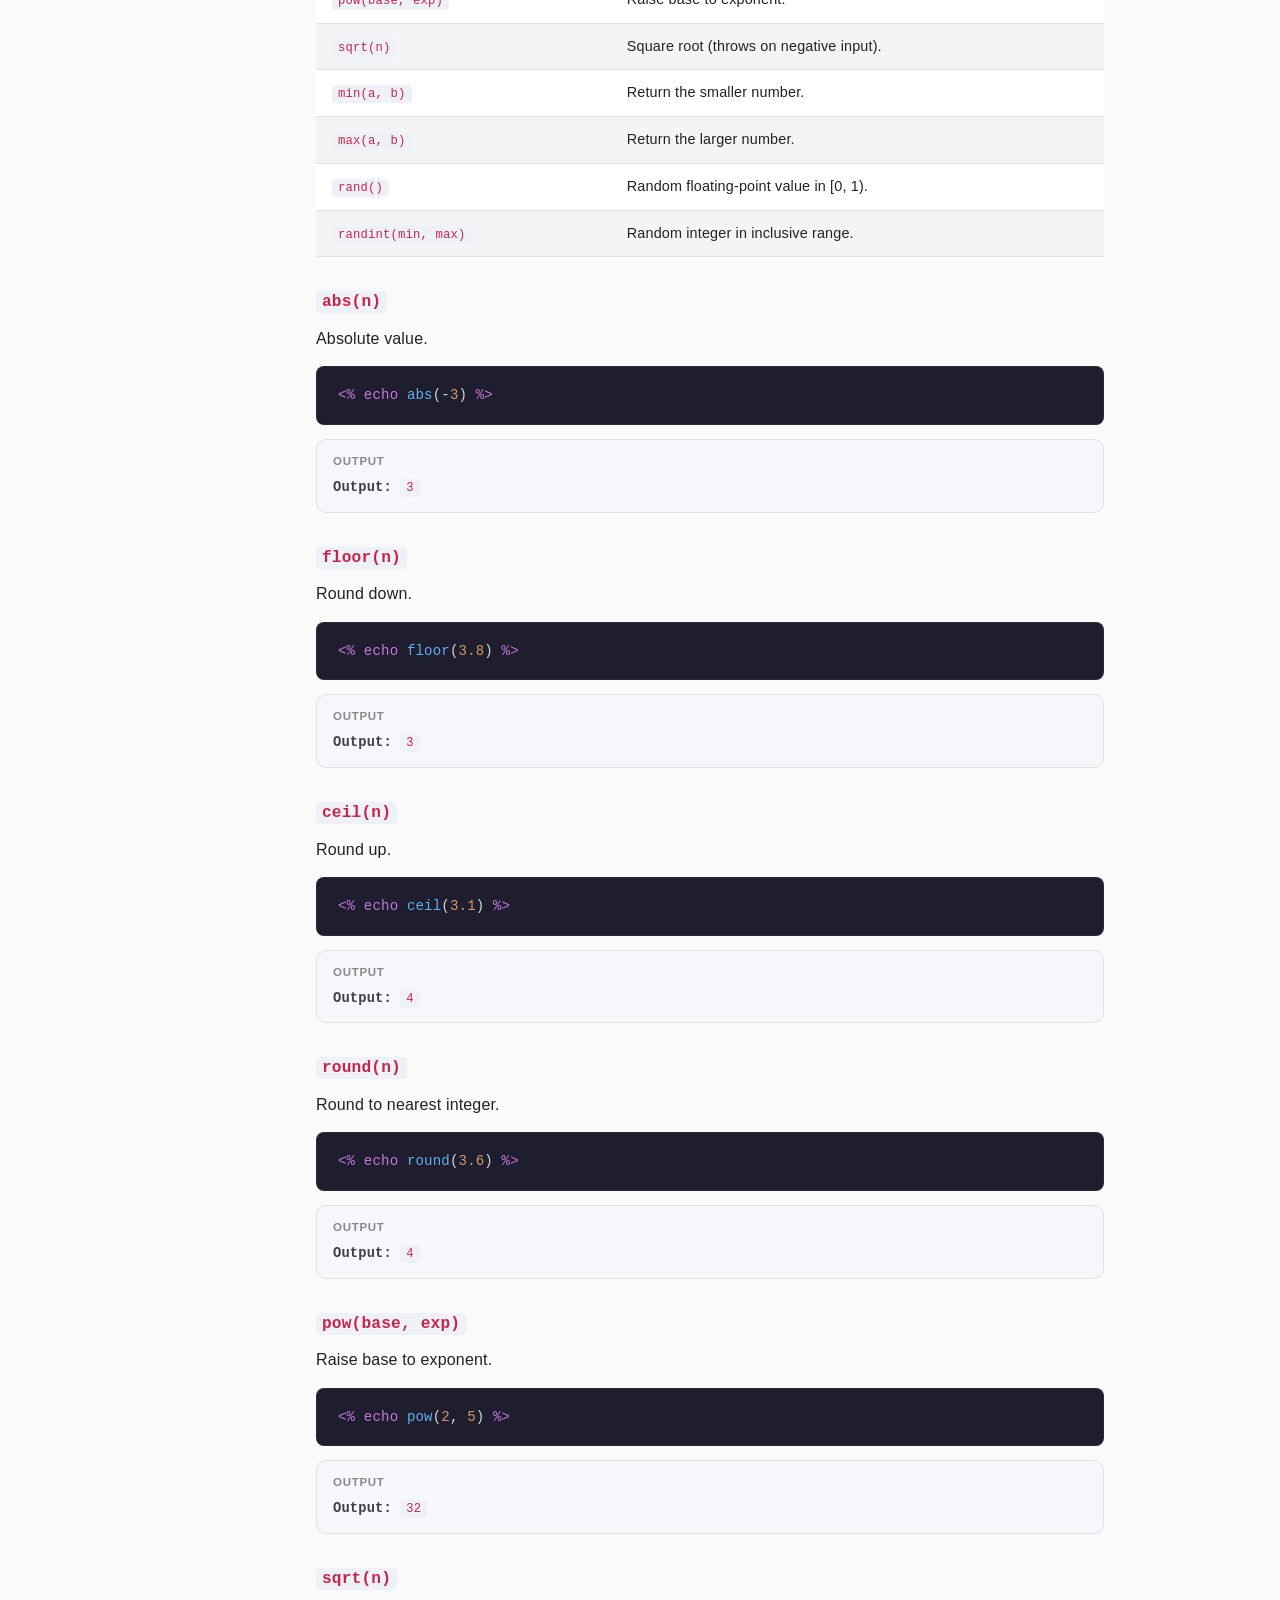
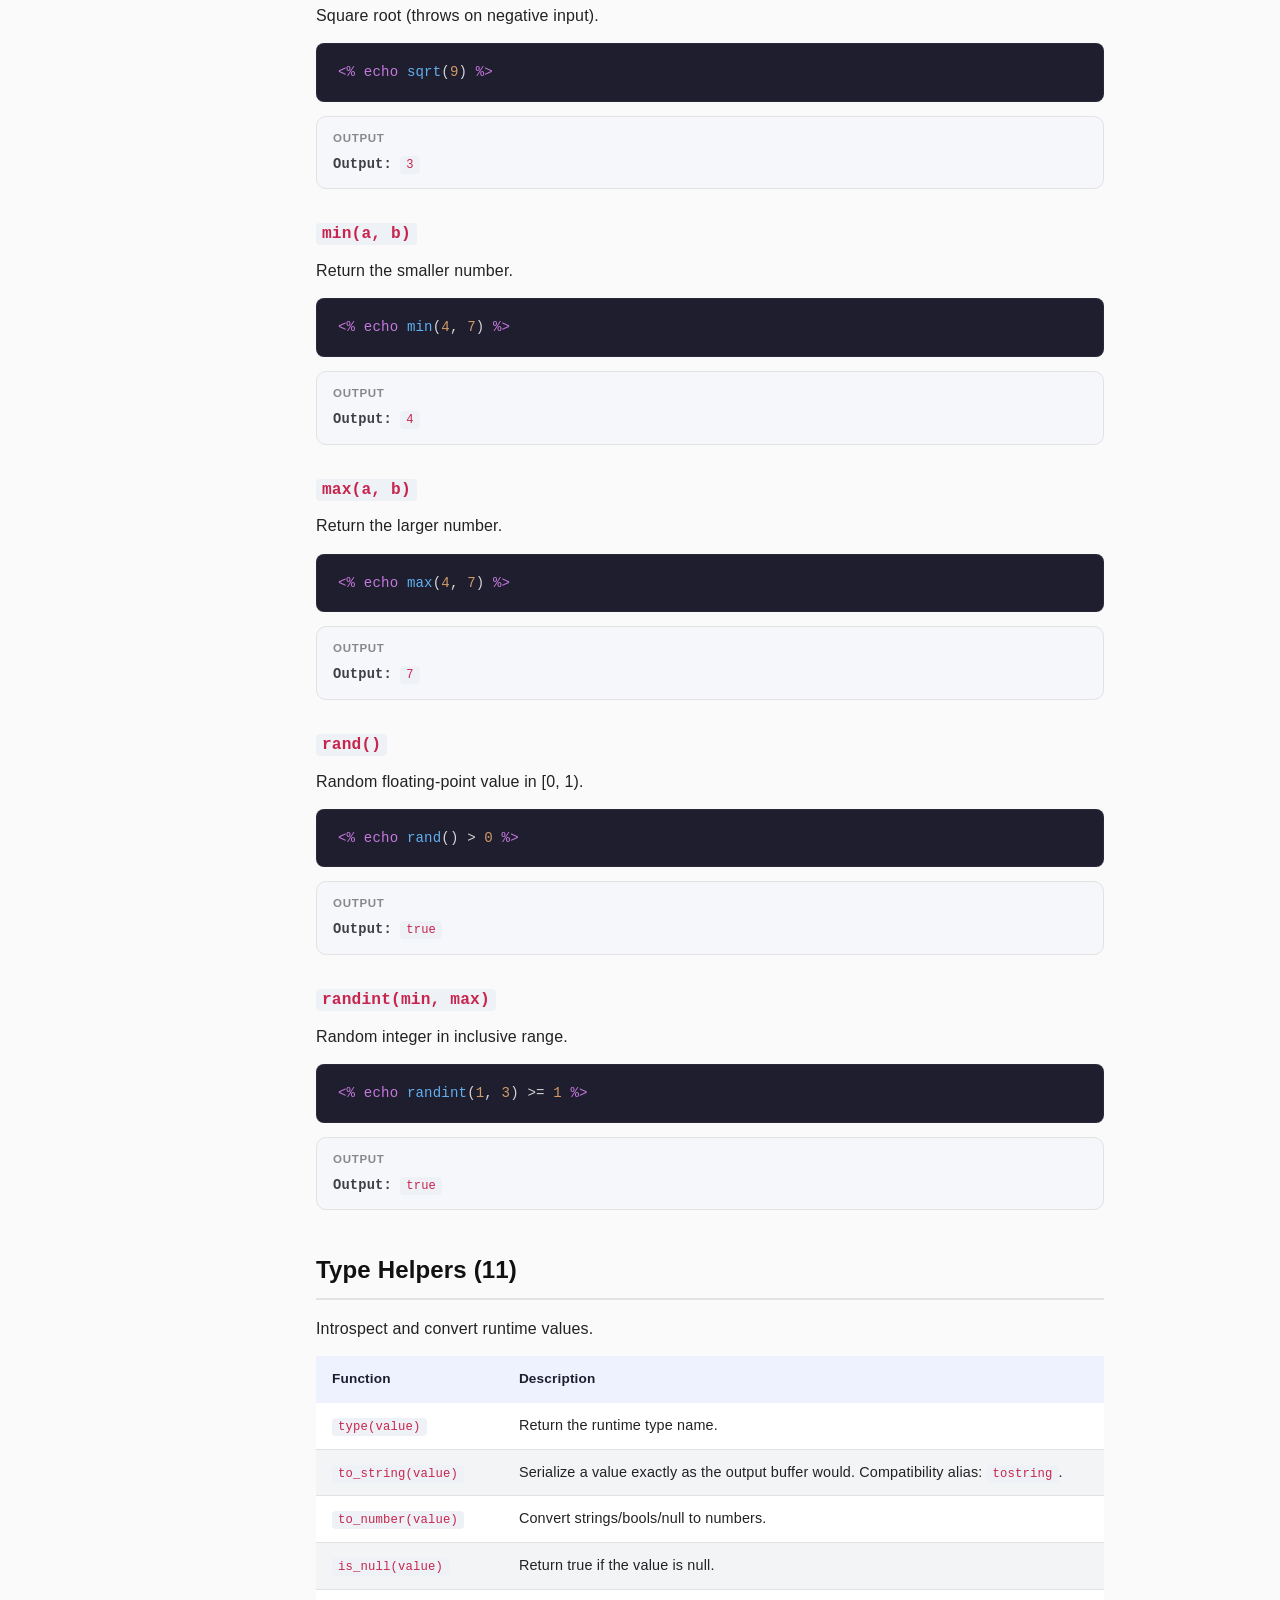
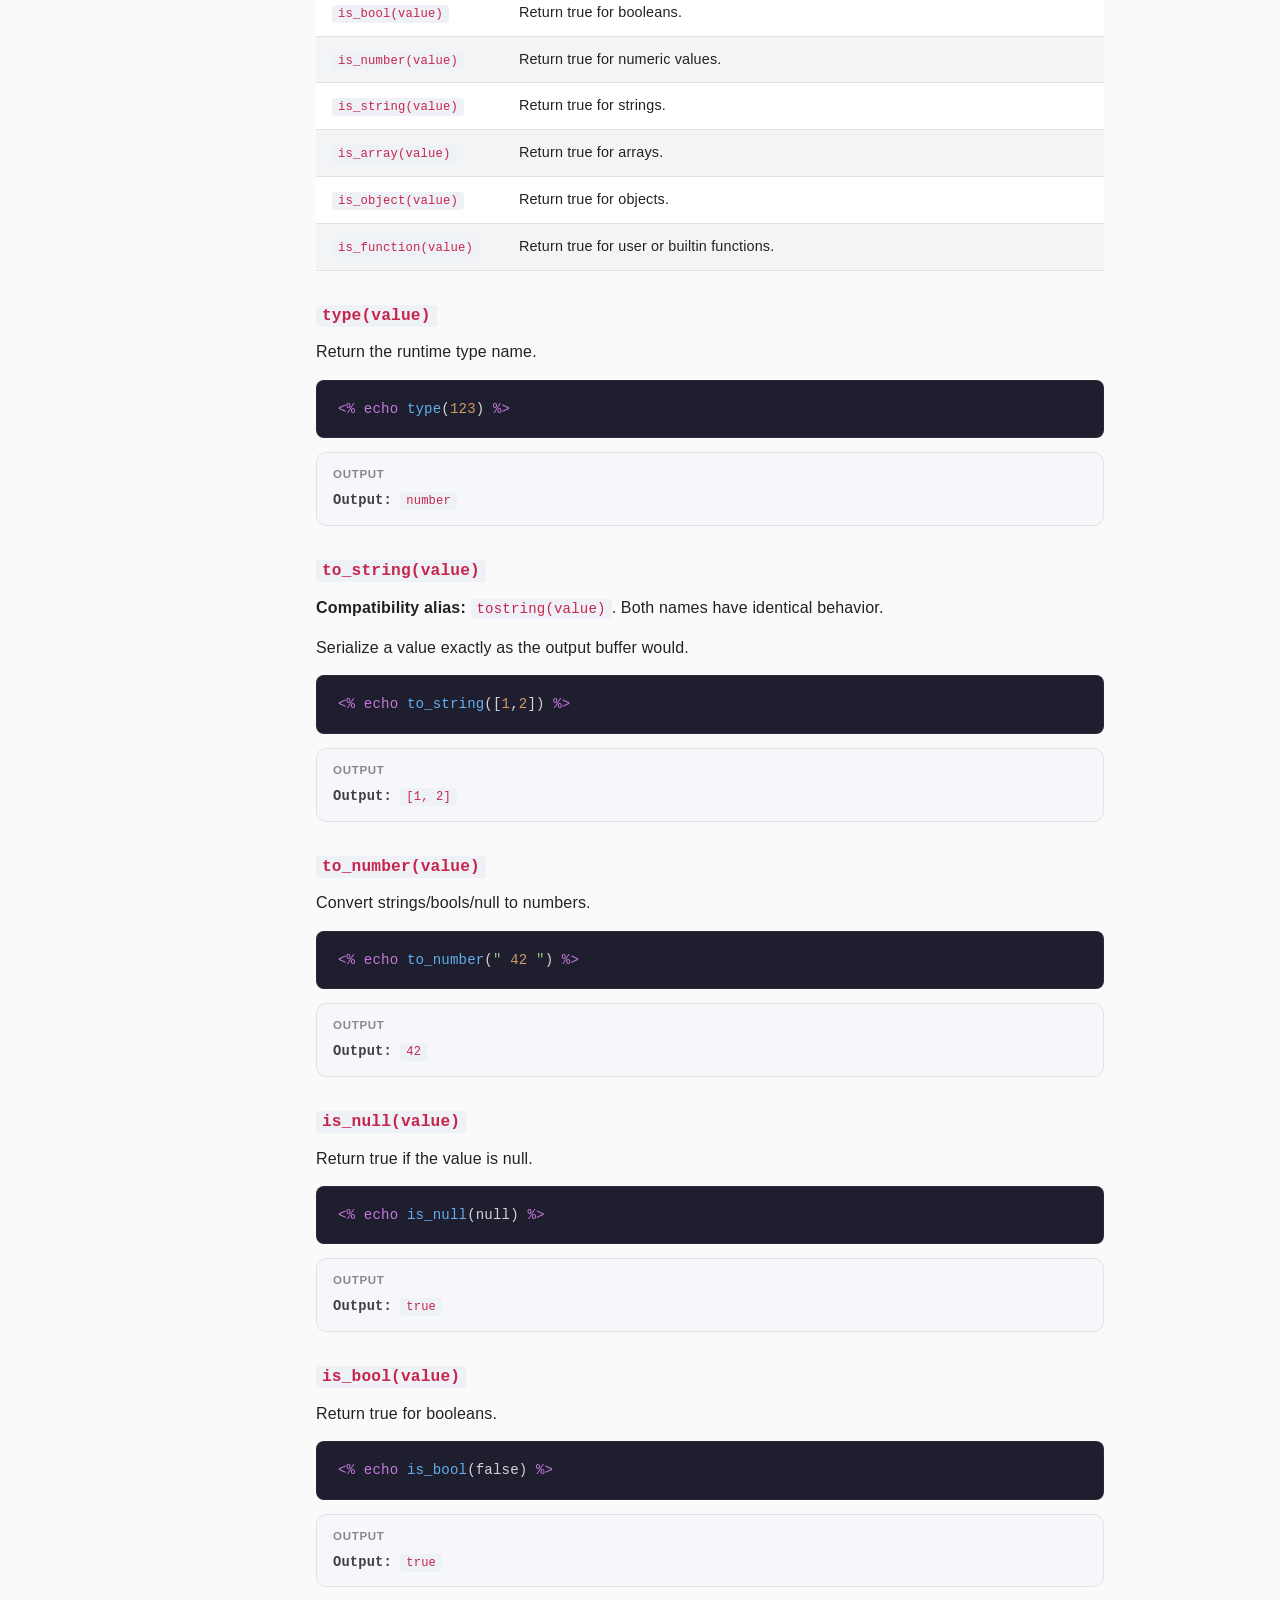
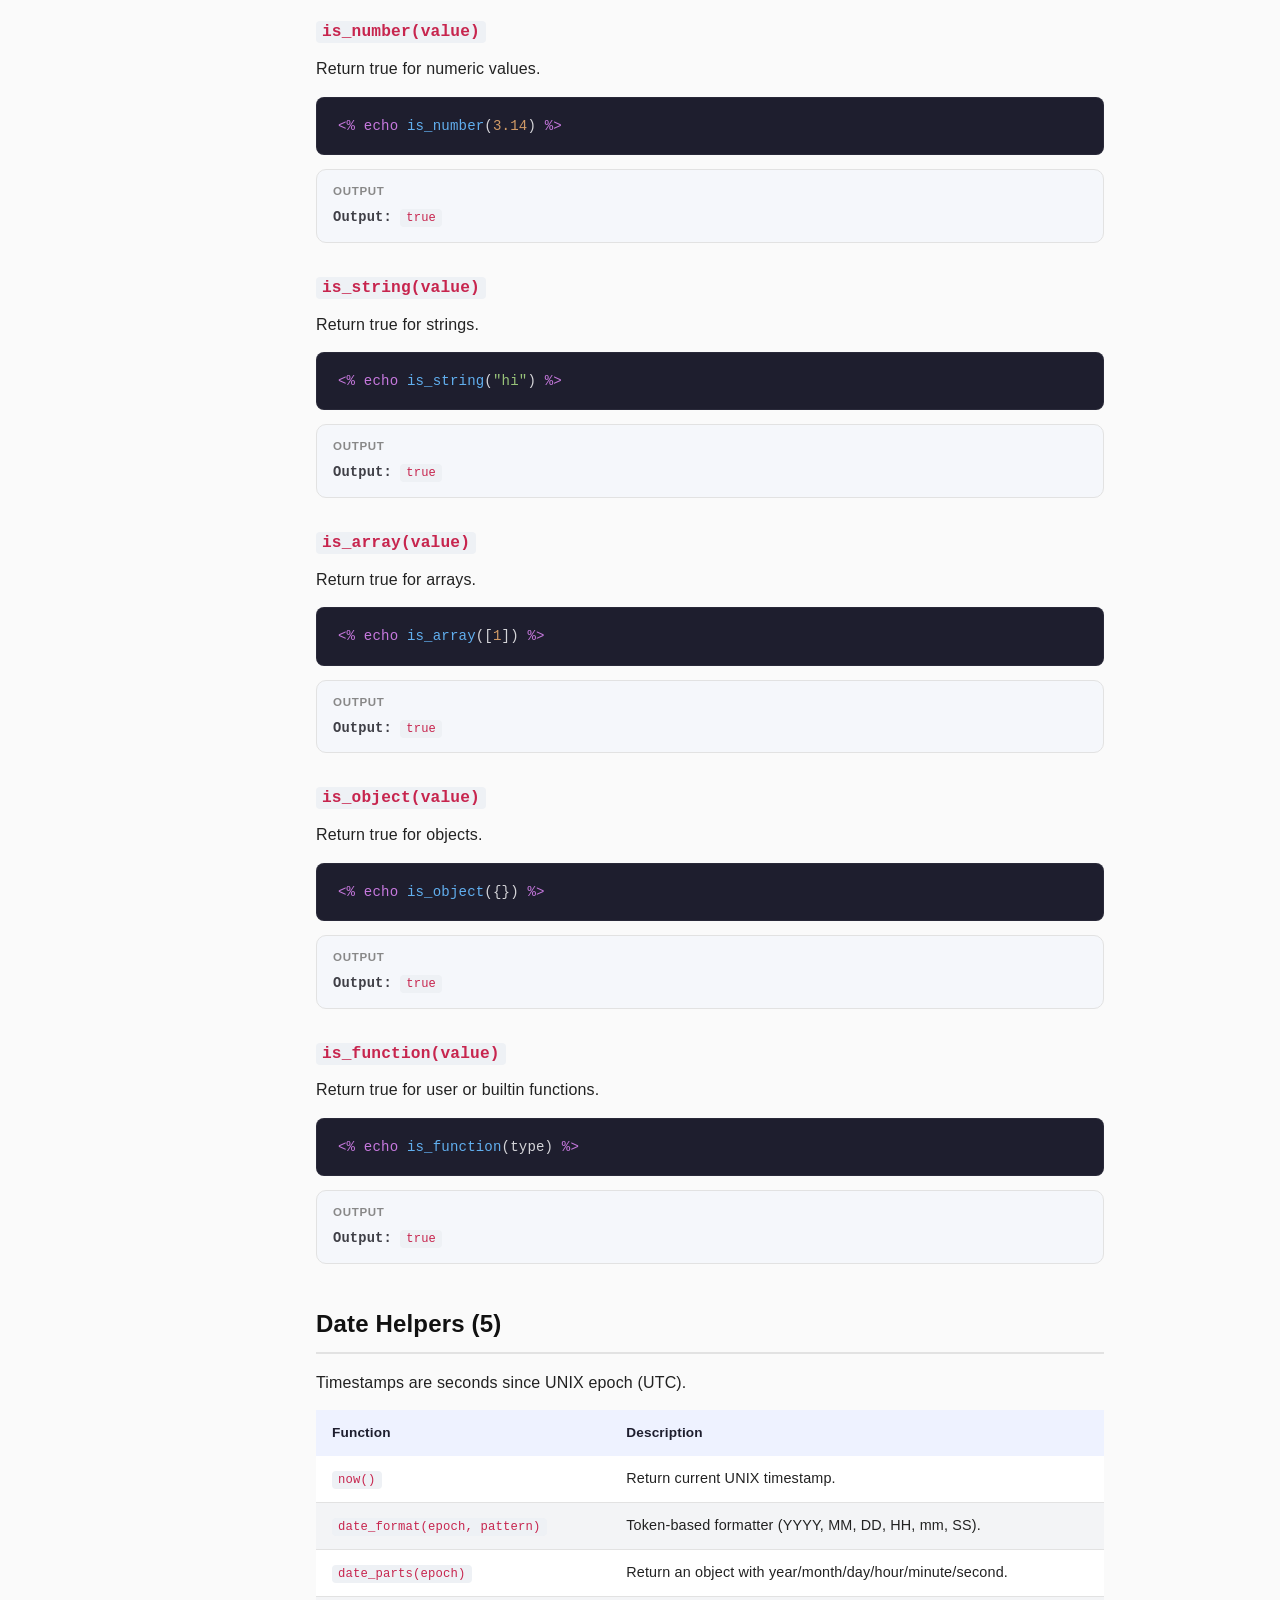
==== commit f52f9070: "docs: synchronize documentation after language RFC implementation" ====
--- a/docs/site/builtins.html
+++ b/docs/site/builtins.html
@@ -21,7 +21,7 @@
     <div class="nav-section">Reference</div>
     <a href="language.html">Language</a>
     <a href="builtins.html" class="active">Built-in Functions</a>
-    <a href="runtime.html">HTTP &amp; Server</a>
+    <a href="runtime.html">Runtime</a>
     <div class="nav-section">Learn</div>
     <a href="examples.html">Examples</a>
     <div class="nav-section">This Page</div>
@@ -32,6 +32,7 @@
     <a href="#type">Type</a>
     <a href="#date">Date</a>
     <a href="#output">Output</a>
+    <a href="#profiles">Layers &amp; Profiles</a>
     <a href="#http">HTTP</a>
     <a href="#storage">Storage</a>
     <a href="#database">Database</a>
@@ -40,8 +41,23 @@
 </aside>
 <main class="content">
   <h1>Built-in Functions</h1>
-  <p><strong>v1 planning layers:</strong> Core Language Support, Standard Library, Template Runtime, Web Runtime, and Data Runtime. They are conformance profiles, not namespaces: only Language Core is universal, while the official reference distribution ships every layer. See <code>docs/STANDARD_LIBRARY_V1.md</code> and <code>docs/CONFORMANCE_PROFILES.md</code>. Current globals remain stable in v1.x; namespace syntax is deferred.</p>
+  <p><strong>v1 planning layers:</strong> Core Language Support, Standard Library, Template Runtime, Web Runtime, and Data Runtime. They are conformance profiles, not namespaces: only Language Core is universal, while the official Reference Distribution ships every layer. See <a href="../STANDARD_LIBRARY_V1.md">the builtin inventory</a> and <a href="../CONFORMANCE_PROFILES.md">the conformance profiles</a>. Current globals remain stable in v1.x; namespace syntax is deferred.</p>
   <p class="subtitle">Shipping functions registered in <code>src/polonio/runtime/builtins.cpp</code> (v0.1.0).</p>
+  <section id="profiles">
+    <h2>Layers and Profile Availability</h2>
+    <p>Every registered builtin belongs to one numbered layer. A profile guarantees its layer's canonical operations; the Reference Distribution ships every layer. The complete per-name inventory is <a href="../STANDARD_LIBRARY_V1.md">STANDARD_LIBRARY_V1.md</a>.</p>
+    <div class="table-wrapper"><table>
+      <thead><tr><th>Layer</th><th>Examples</th><th>Profile availability</th></tr></thead>
+      <tbody>
+        <tr><td>Language Core</td><td><code>type</code>, <code>to_string</code>, <code>to_number</code>, <code>count</code></td><td>All profiles</td></tr>
+        <tr><td>Standard Library</td><td>strings, collections, math, dates, <code>html_escape</code></td><td>Reference Standard Library, Web Runtime, Data Runtime, Reference Distribution</td></tr>
+        <tr><td>Template Runtime</td><td><code>print</code>, <code>println</code></td><td>Template Runtime, Reference Distribution</td></tr>
+        <tr><td>Web Runtime</td><td>request/response, sessions, CSRF, uploads, <code>send_file</code>, <code>send_mail</code></td><td>Web Runtime, Reference Distribution</td></tr>
+        <tr><td>Data Runtime</td><td><code>file_*</code>, <code>dir_*</code>, <code>db_*</code></td><td>Data Runtime, Reference Distribution</td></tr>
+      </tbody>
+    </table></div>
+    <p>Canonical names are primary. Compatibility aliases remain functional throughout v1.x: <code>tostring</code> for <code>to_string</code>, <code>htmlspecialchars</code> for <code>html_escape</code>, <code>status</code> for <code>http_status</code>, and <code>header</code> for <code>http_header</code>. <code>echo</code> is language syntax, not a builtin.</p>
+  </section>
   <section id="string">
     <h2>String Helpers (11)</h2>
     <p>Operate on any input coerced to a string.</p>
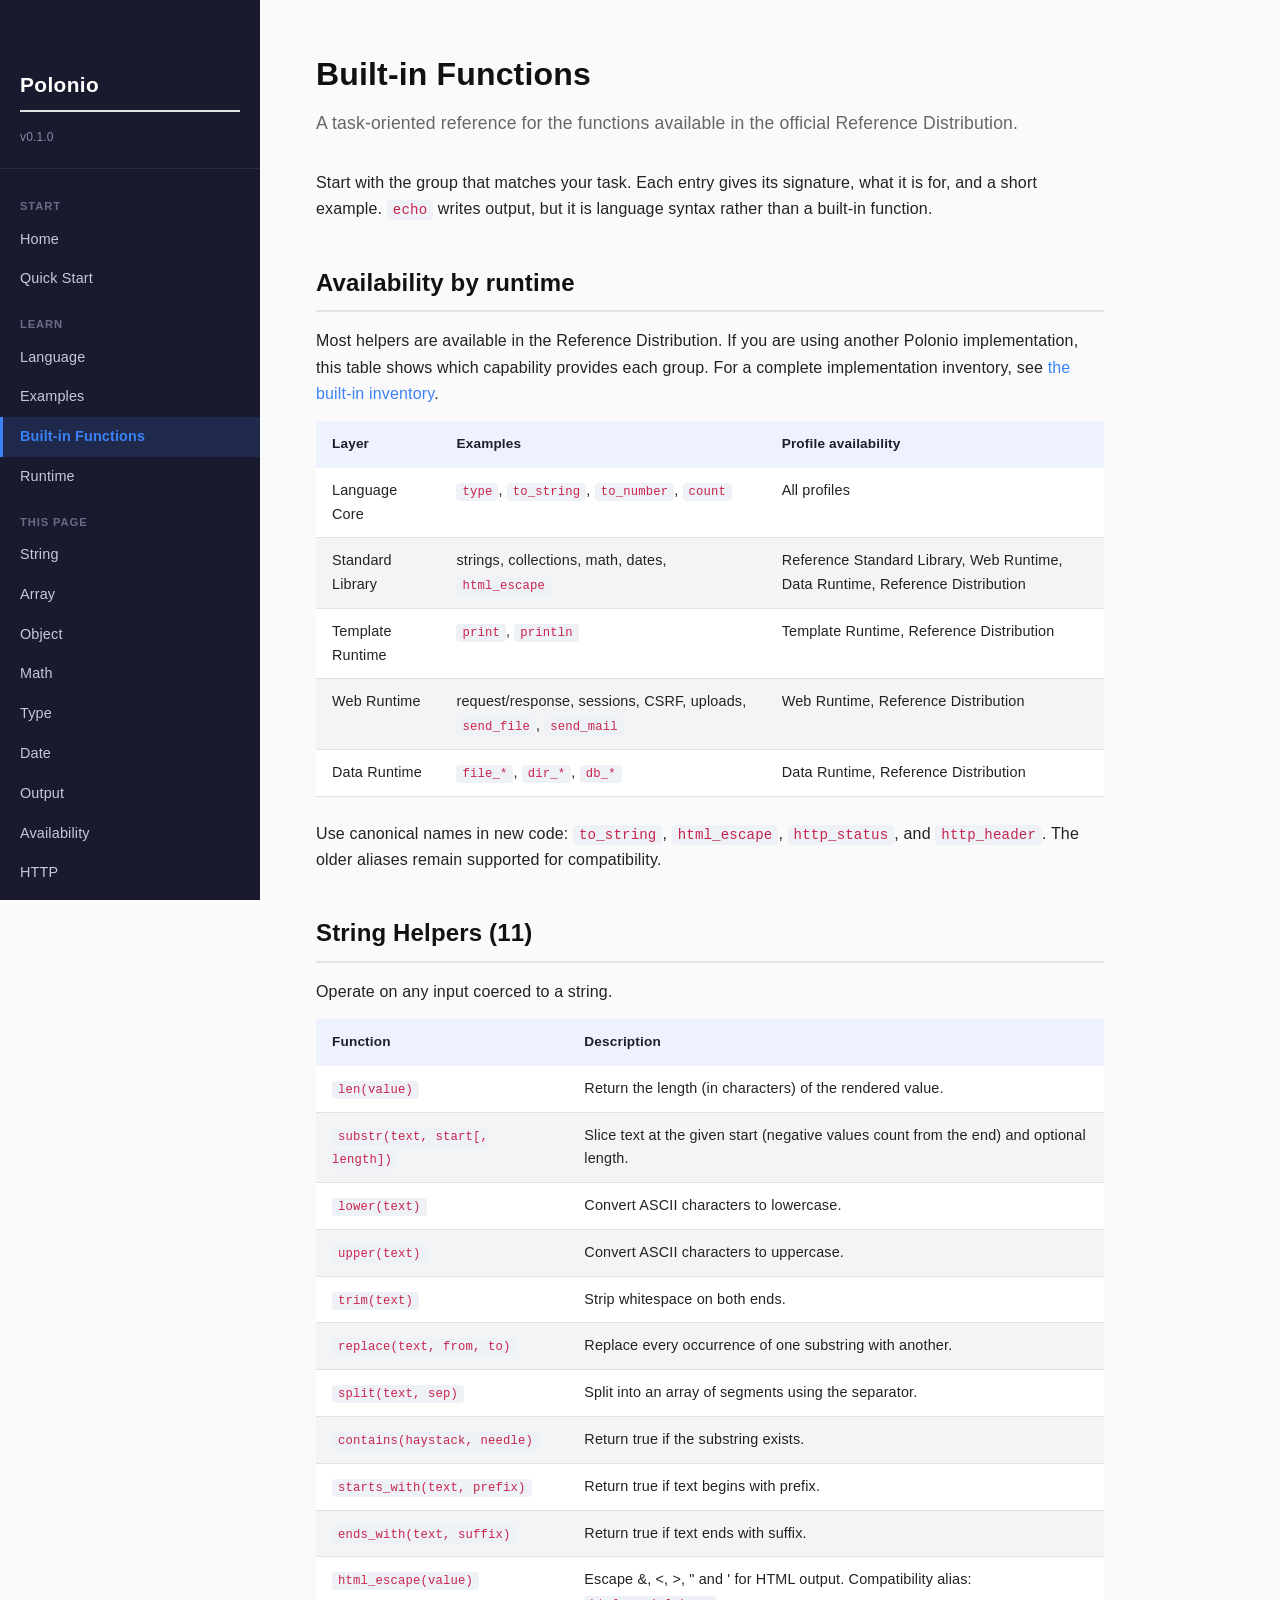
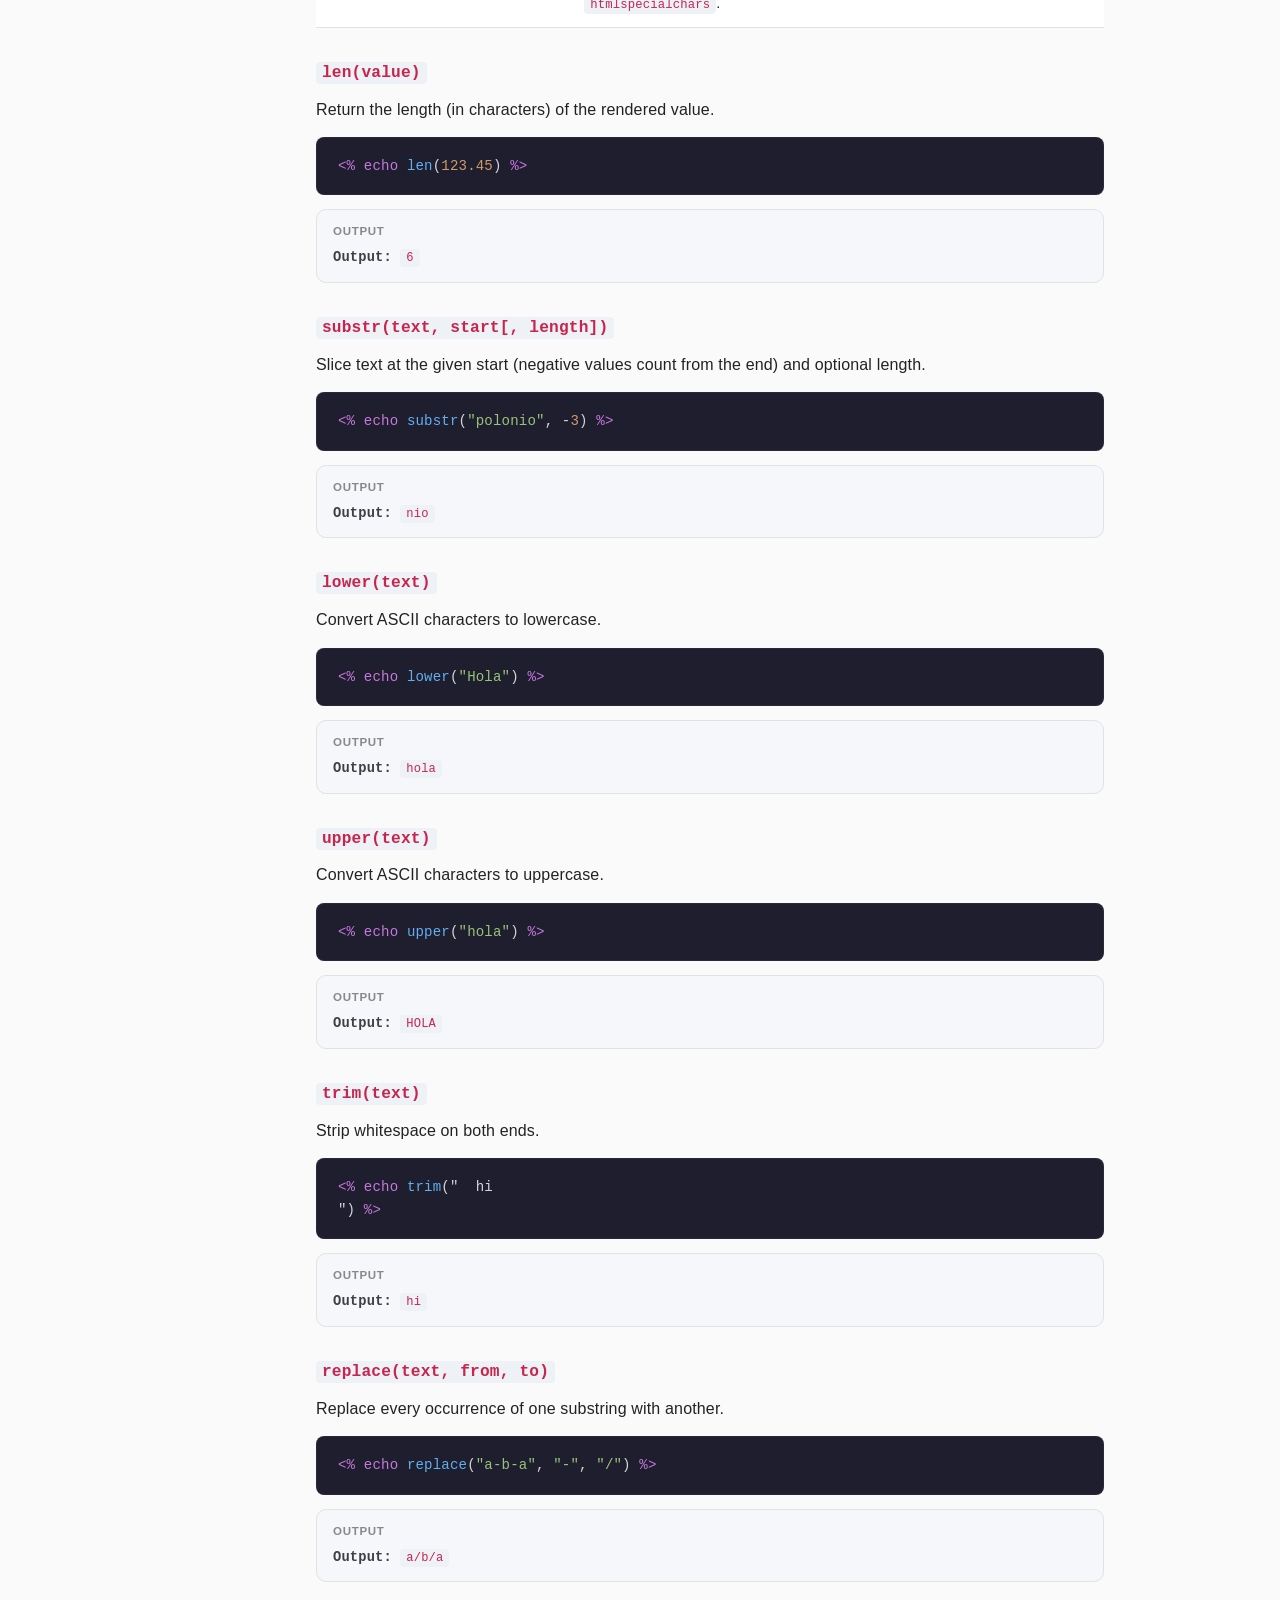
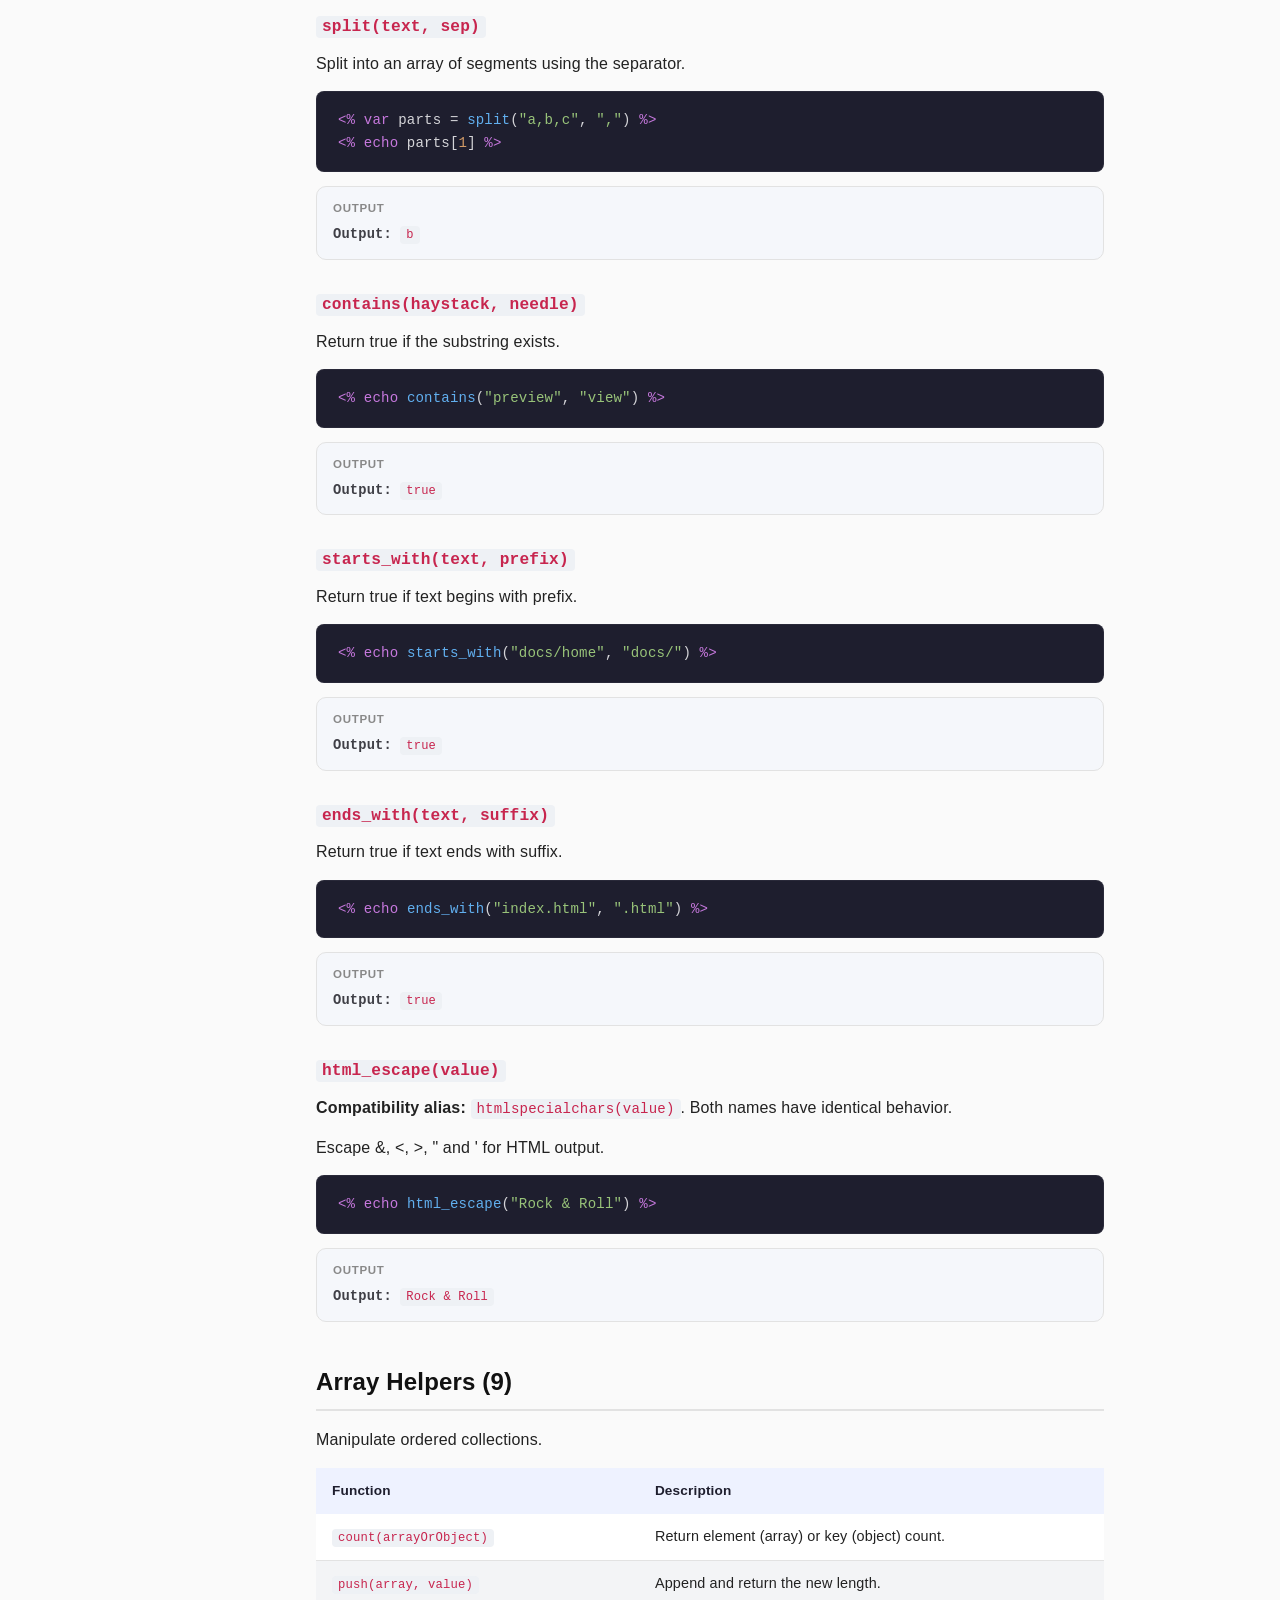
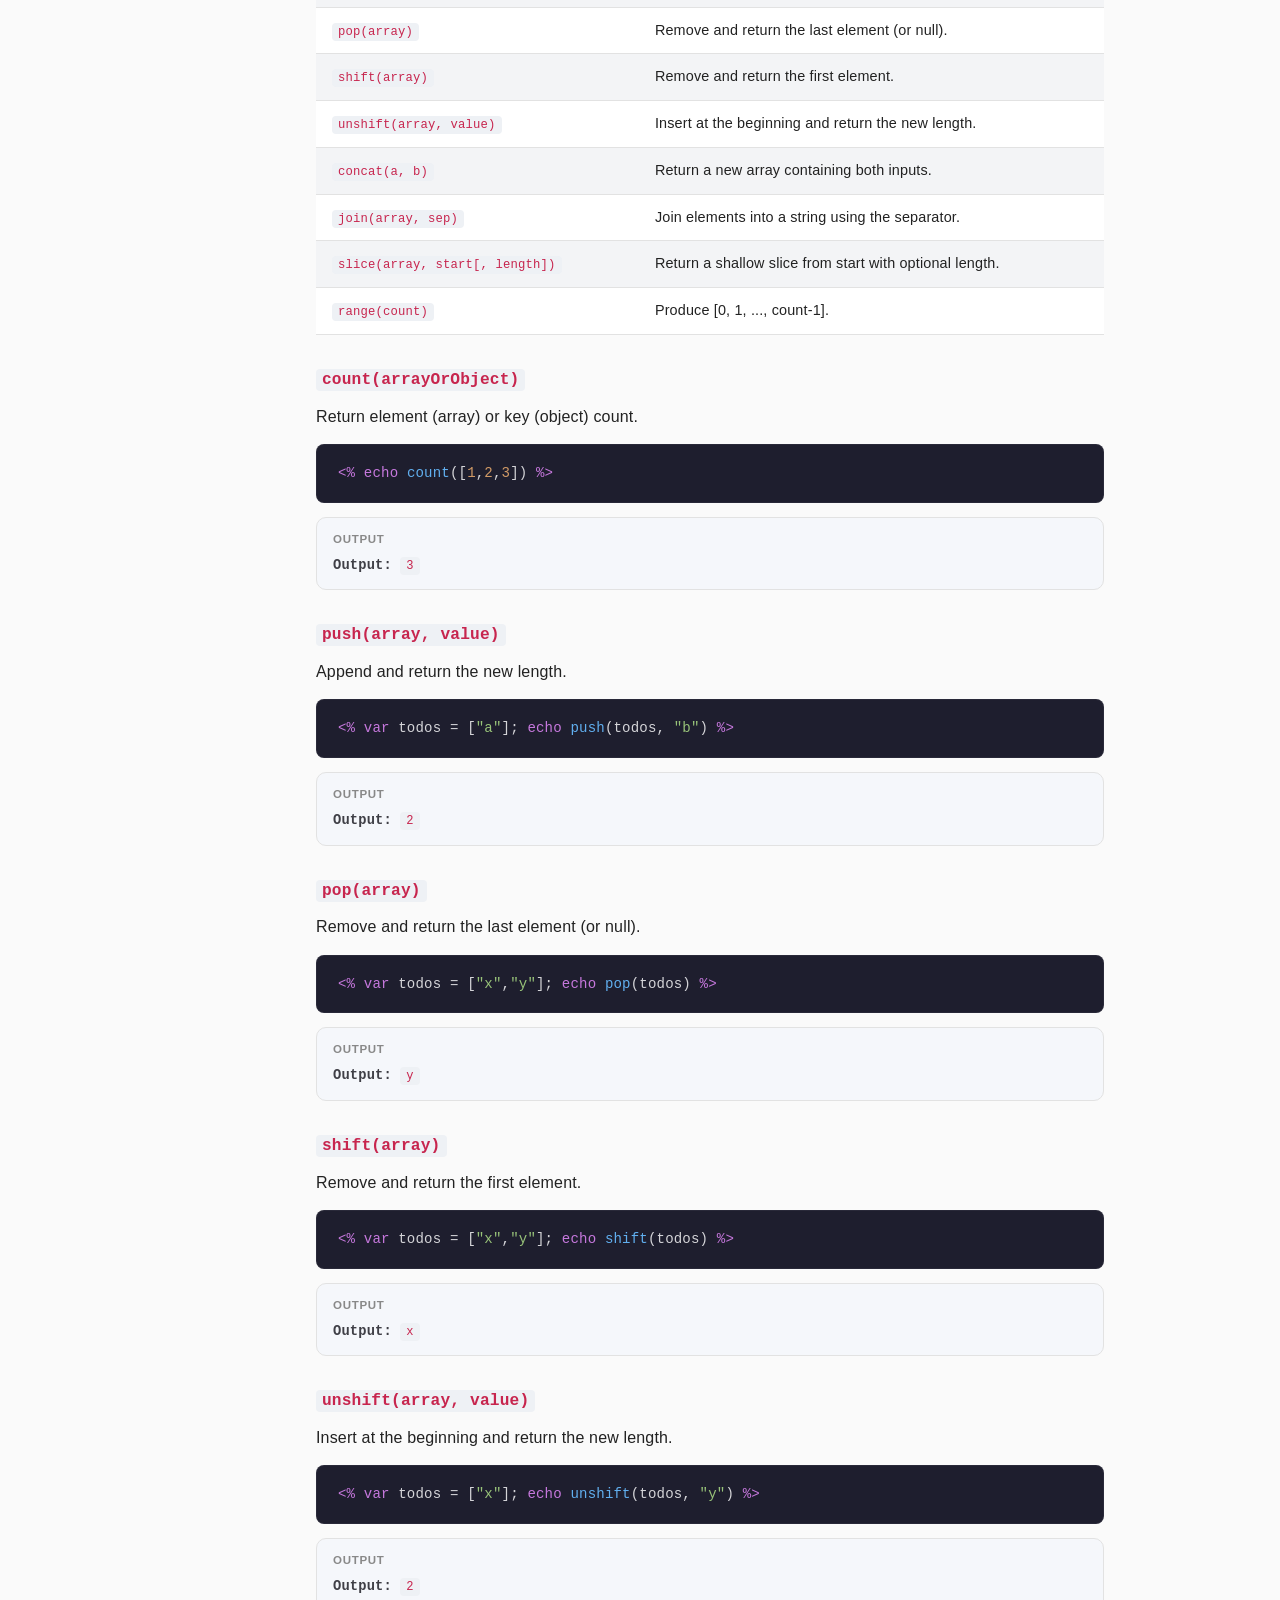
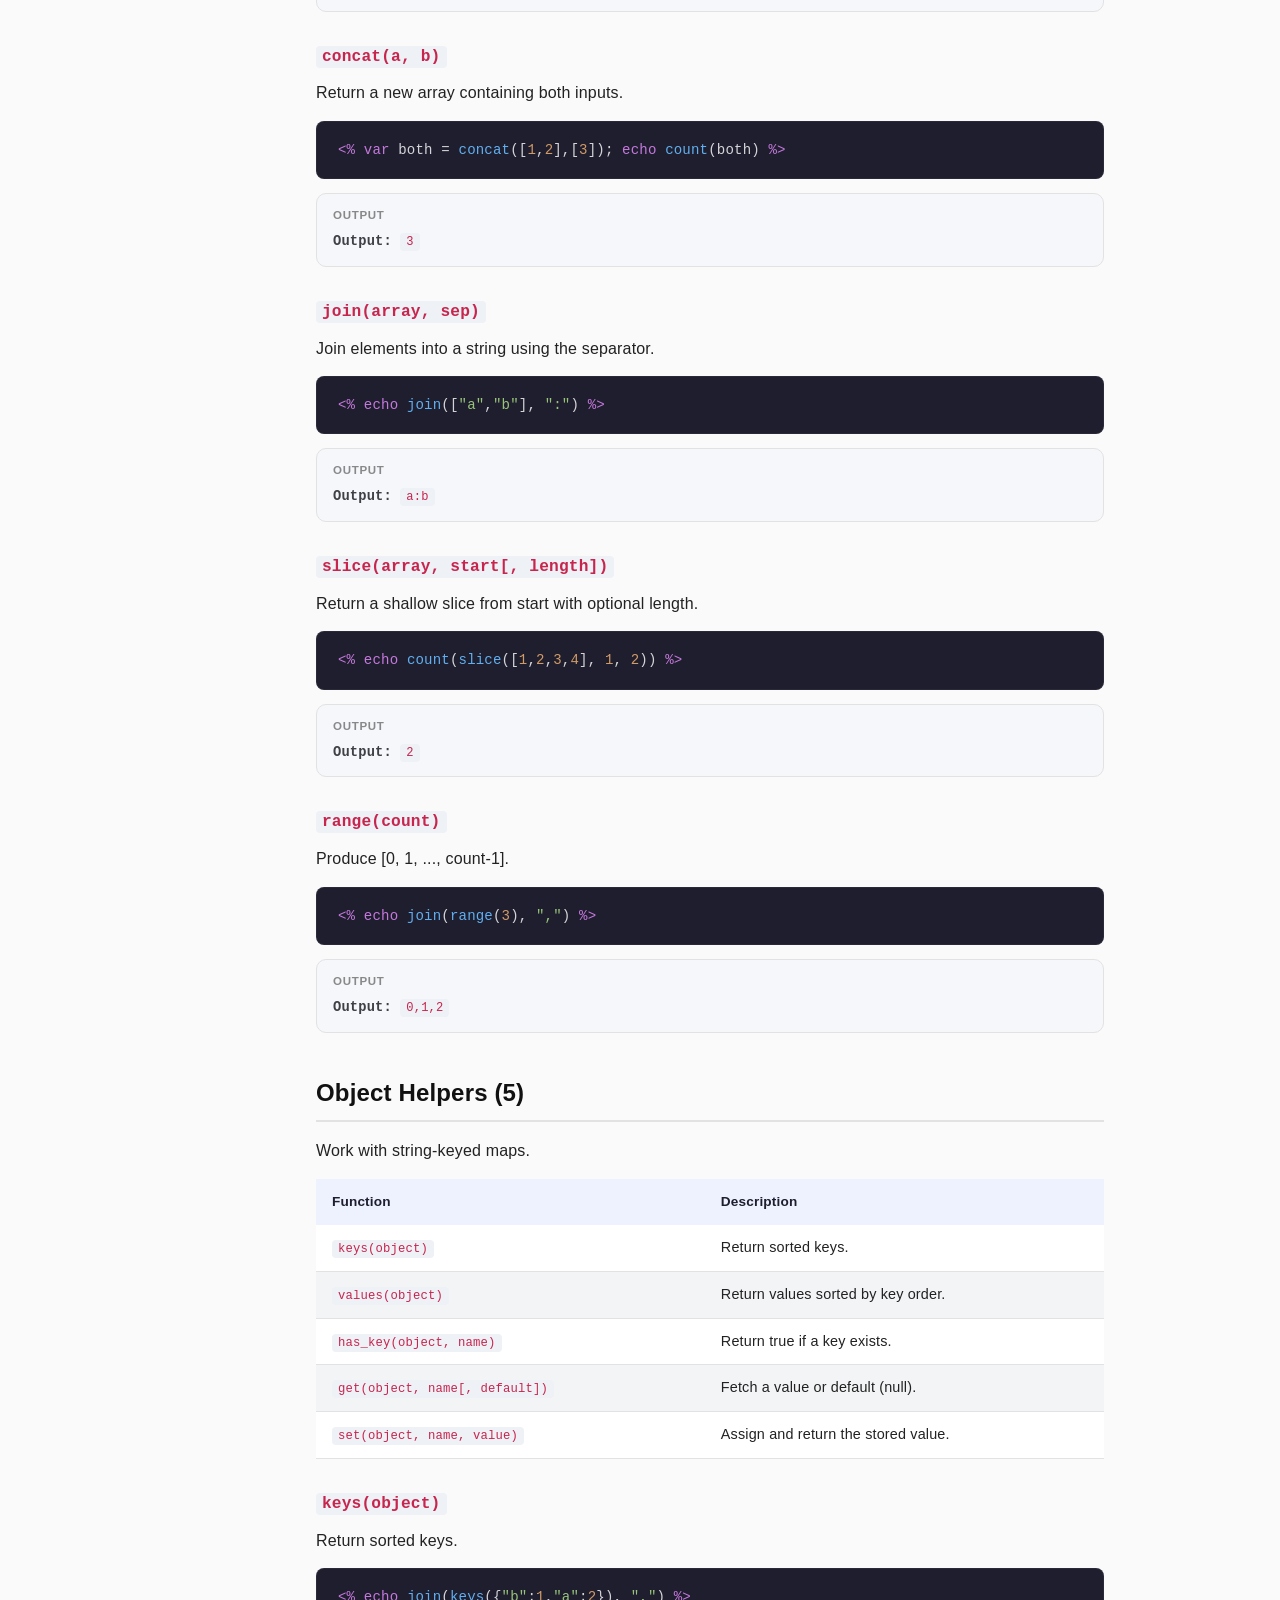
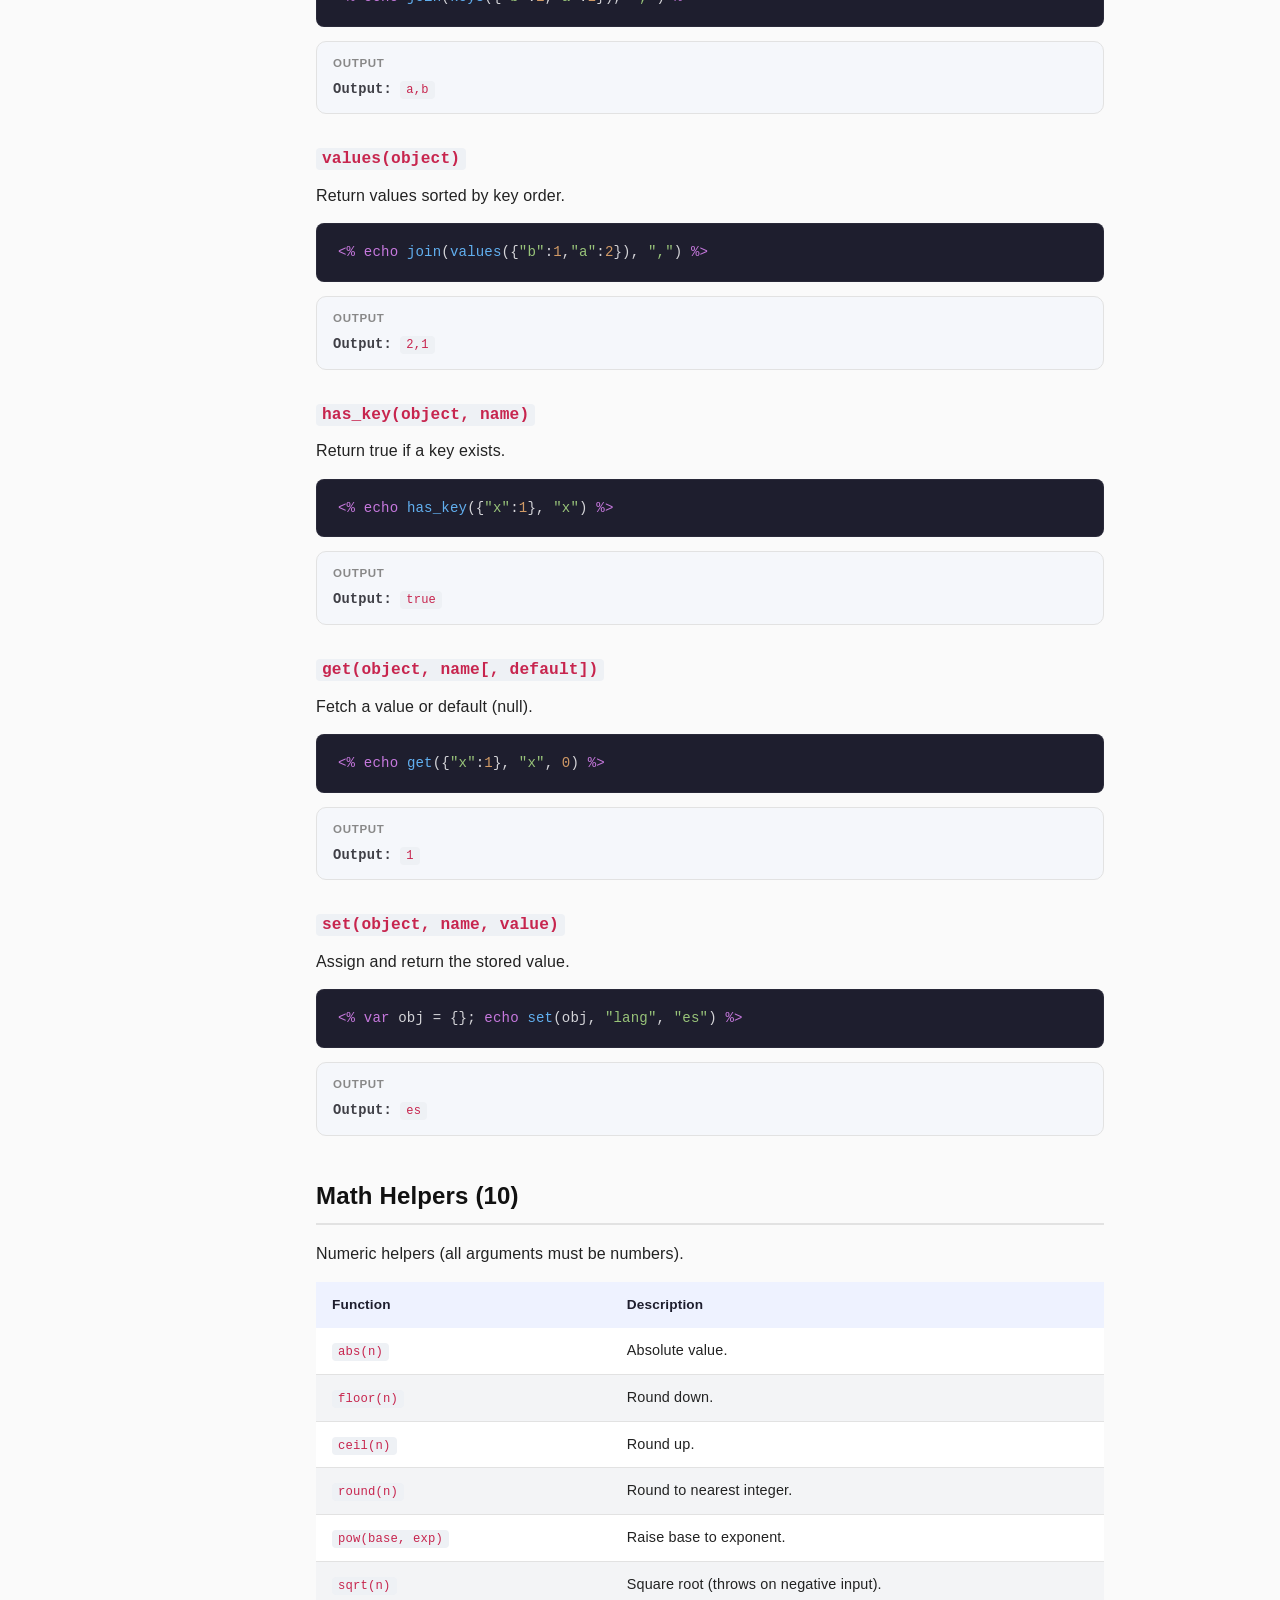
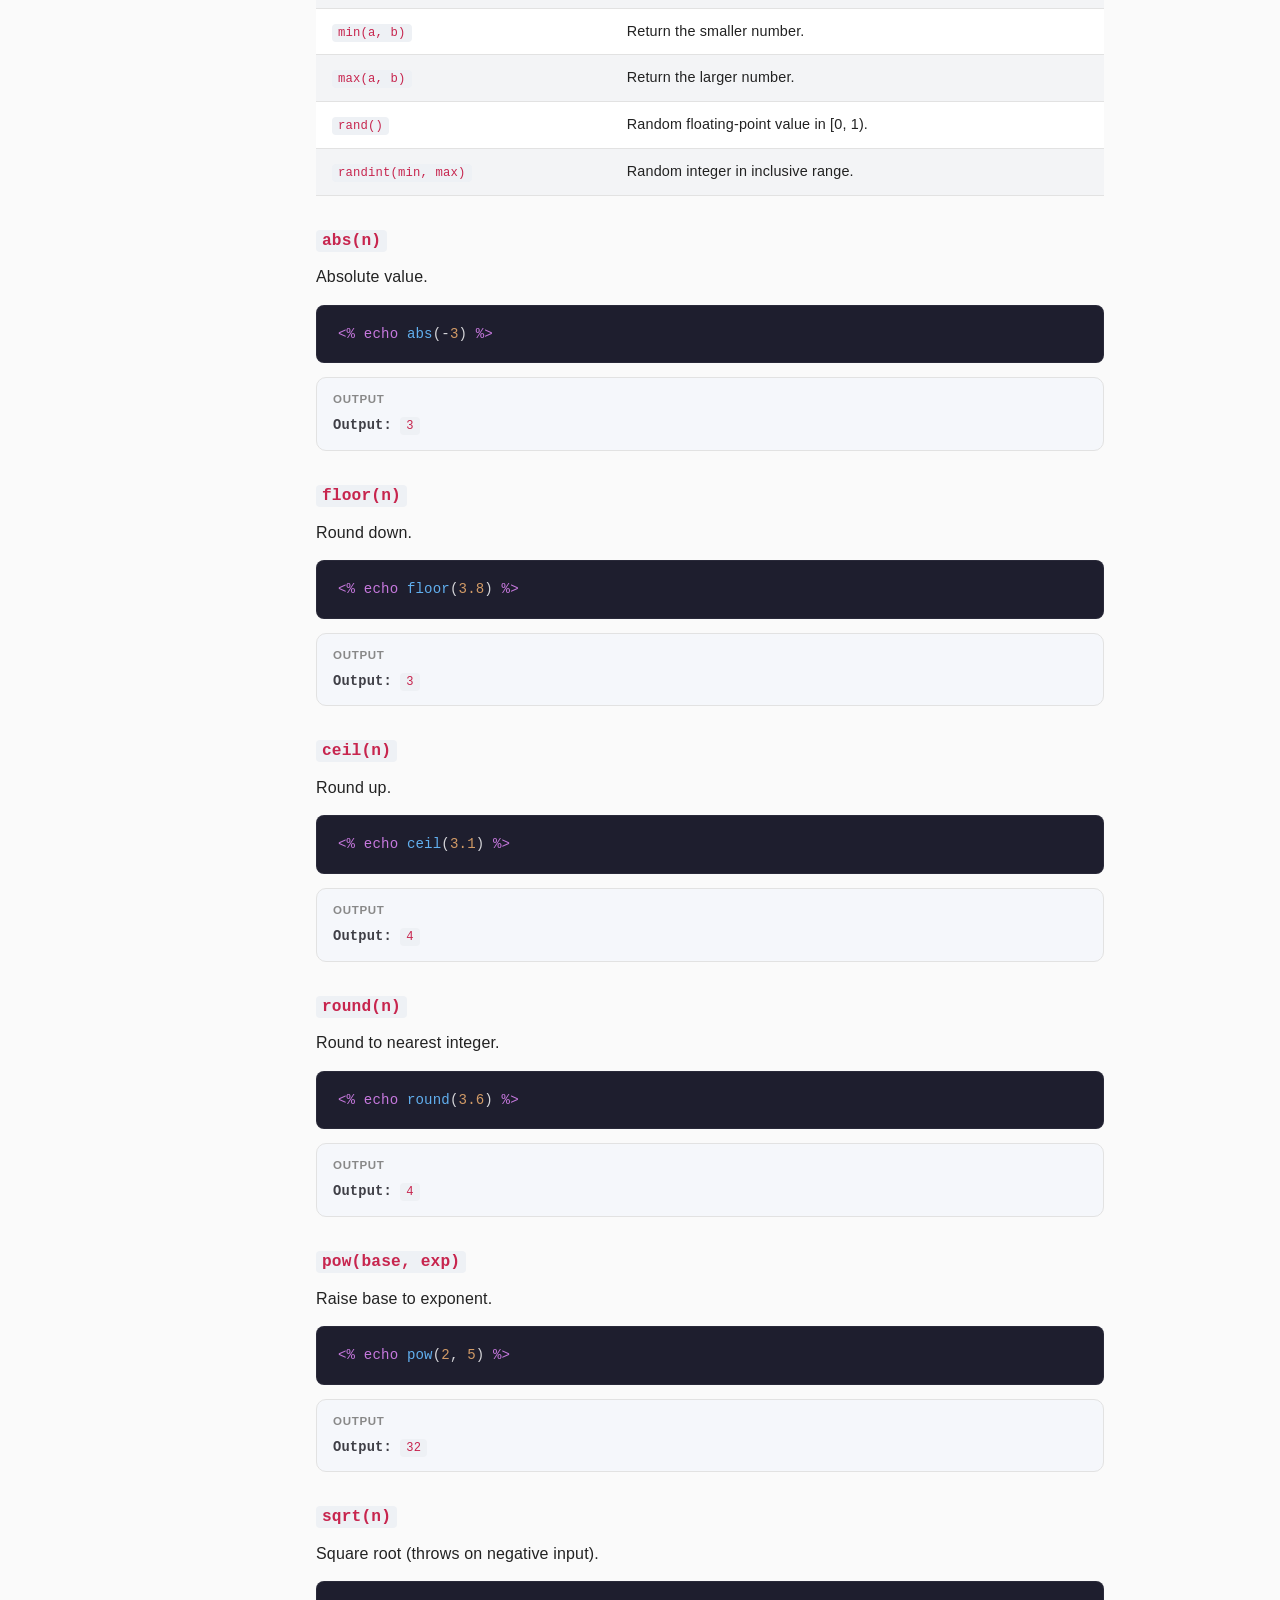
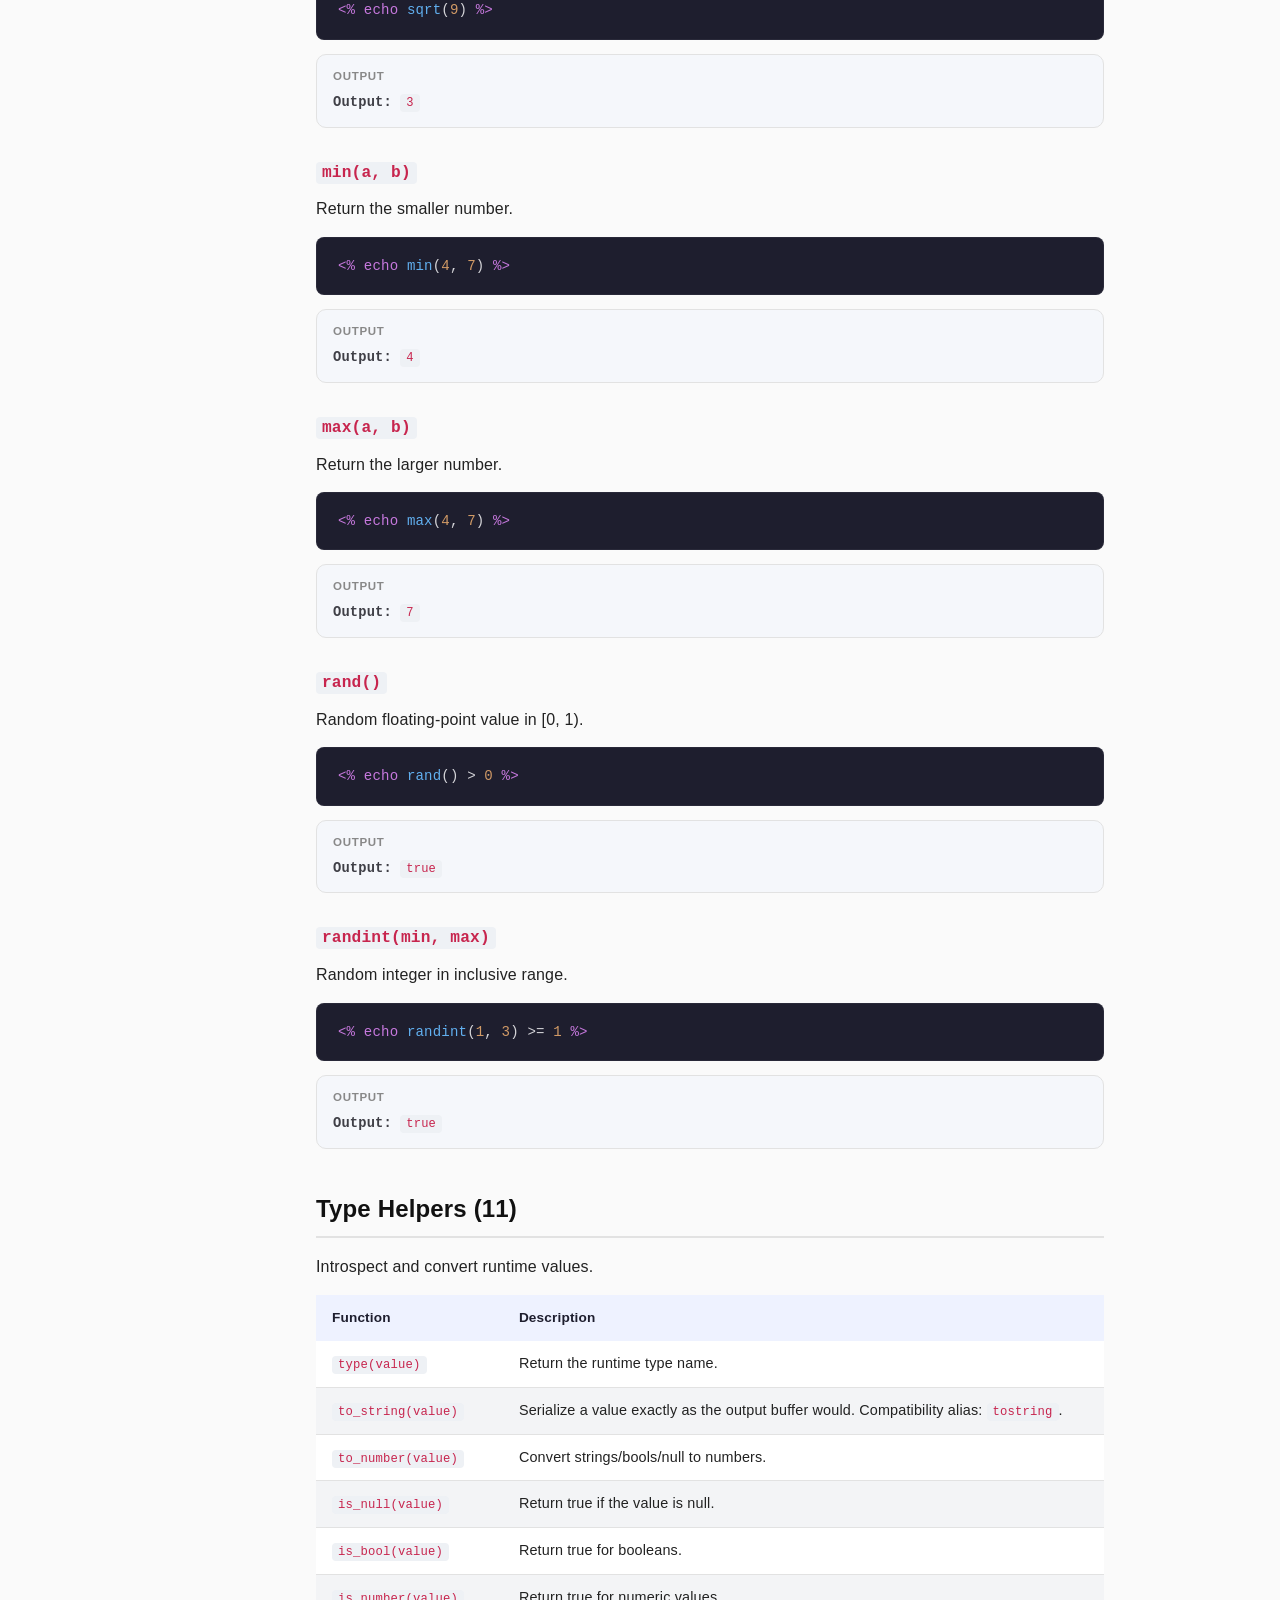
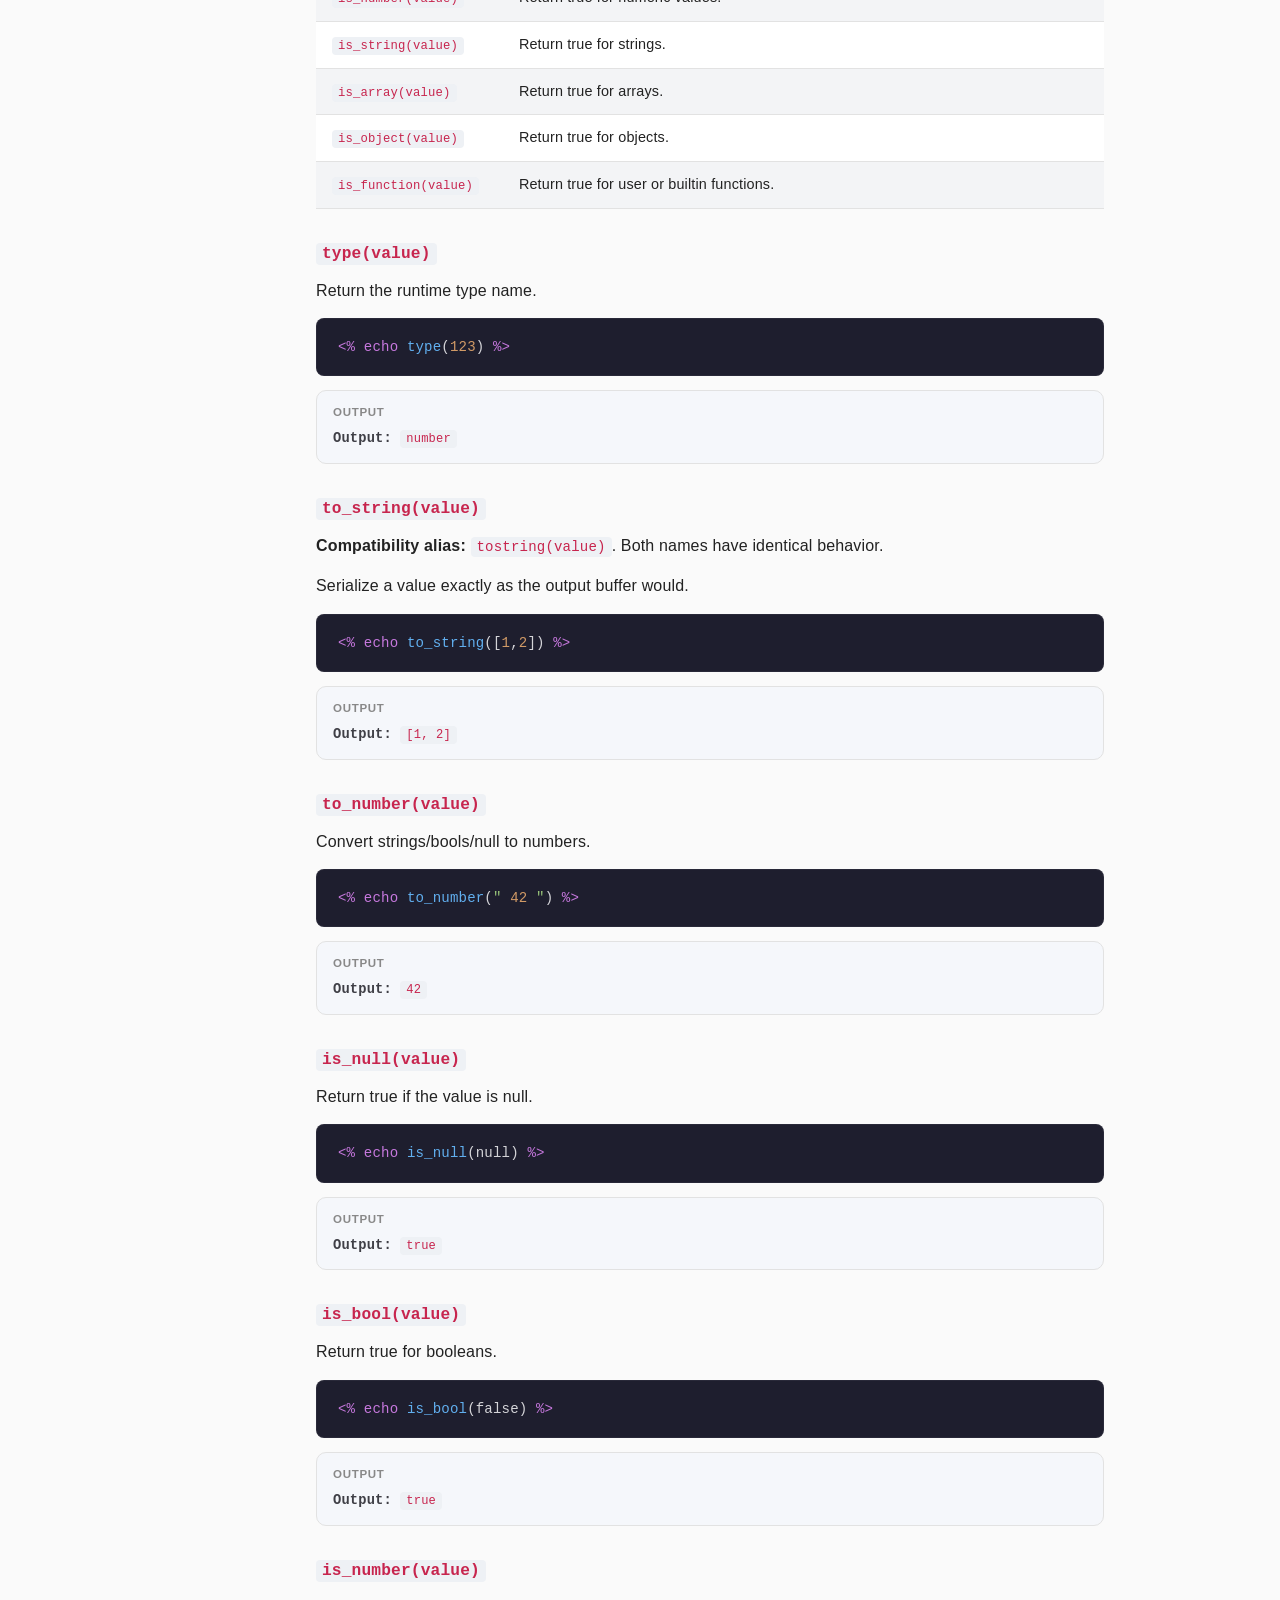
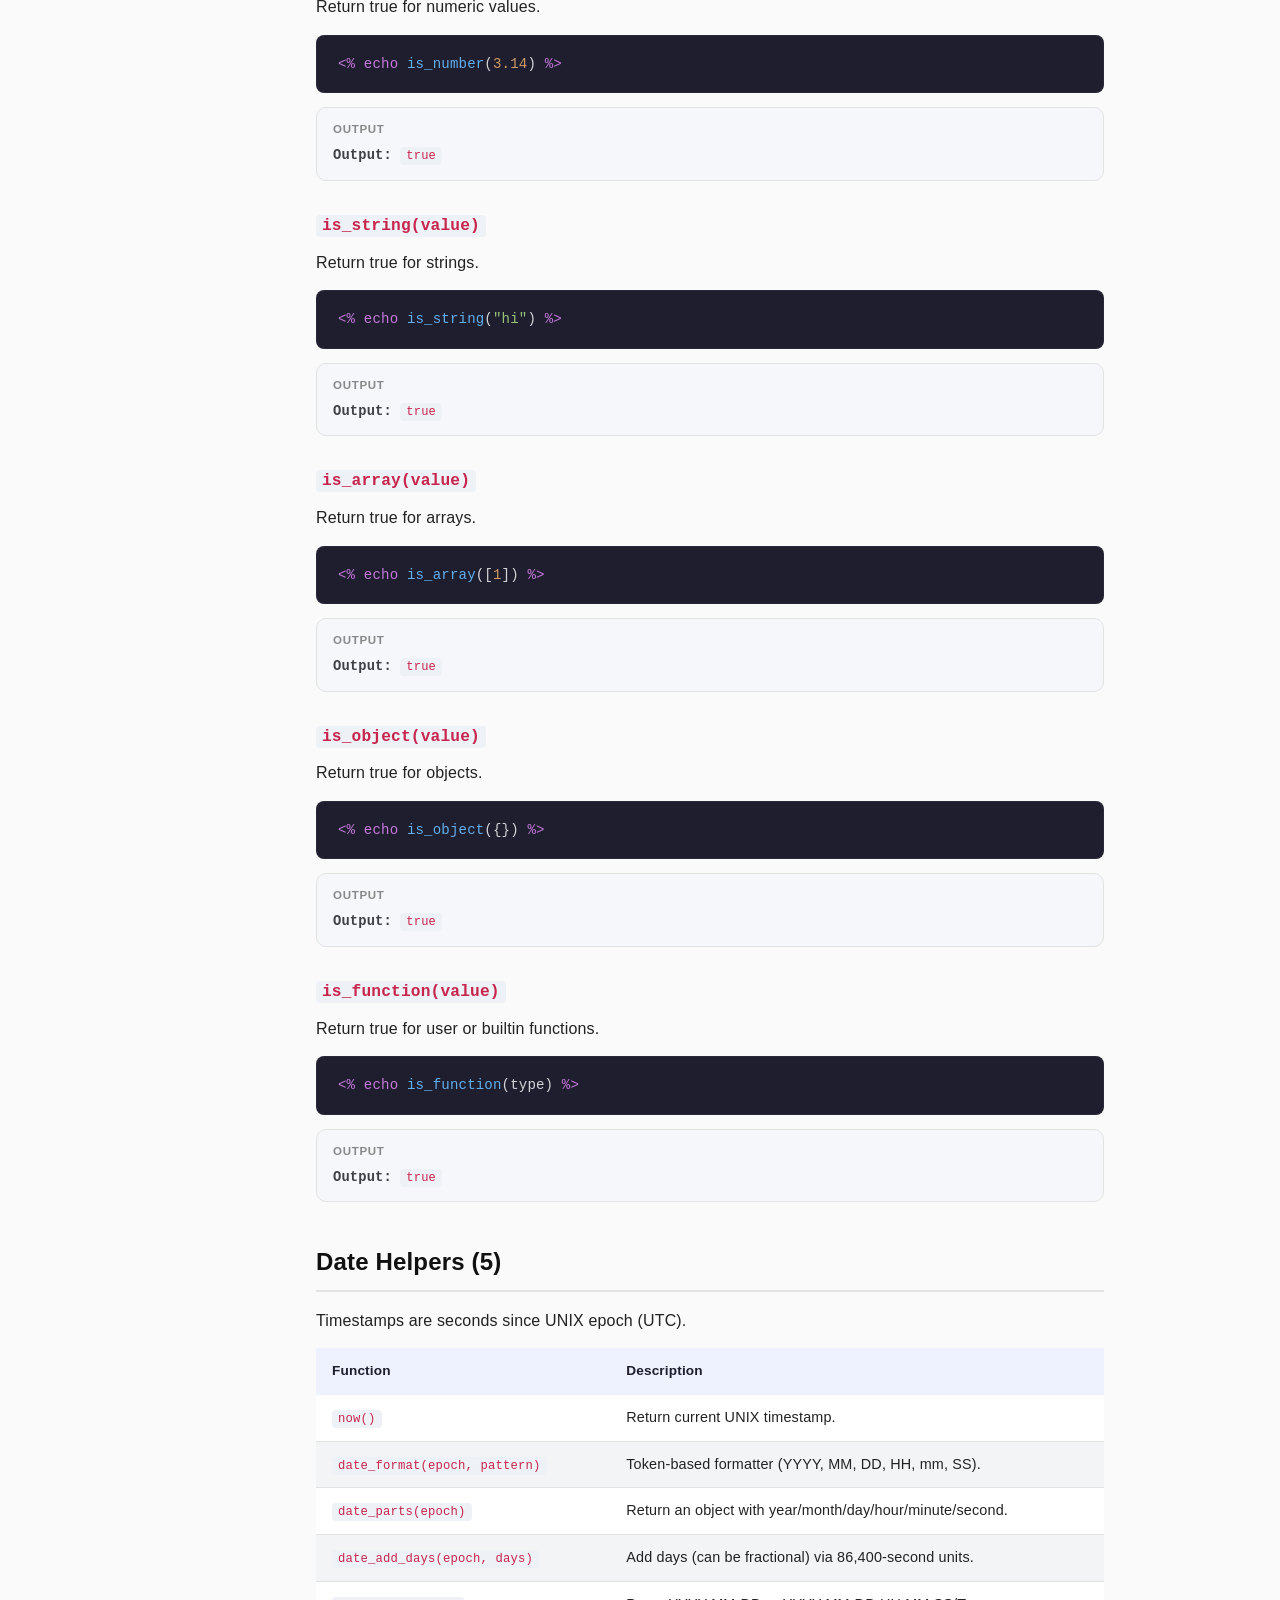
==== commit 0dadf9c6: "docs: editorial review and documentation polish" ====
--- a/docs/site/builtins.html
+++ b/docs/site/builtins.html
@@ -14,16 +14,14 @@
     <div class="tagline">v0.1.0</div>
   </div>
   <nav>
-    <div class="nav-section">Getting Started</div>
+    <div class="nav-section">Start</div>
     <a href="index.html">Home</a>
     <a class="sub" href="index.html#quickstart">Quick Start</a>
-    <a class="sub" href="index.html#cli">CLI Reference</a>
-    <div class="nav-section">Reference</div>
+    <div class="nav-section">Learn</div>
     <a href="language.html">Language</a>
+    <a href="examples.html">Examples</a>
     <a href="builtins.html" class="active">Built-in Functions</a>
     <a href="runtime.html">Runtime</a>
-    <div class="nav-section">Learn</div>
-    <a href="examples.html">Examples</a>
     <div class="nav-section">This Page</div>
     <a href="#string">String</a>
     <a href="#array">Array</a>
@@ -32,7 +30,7 @@
     <a href="#type">Type</a>
     <a href="#date">Date</a>
     <a href="#output">Output</a>
-    <a href="#profiles">Layers &amp; Profiles</a>
+    <a href="#profiles">Availability</a>
     <a href="#http">HTTP</a>
     <a href="#storage">Storage</a>
     <a href="#database">Database</a>
@@ -41,11 +39,11 @@
 </aside>
 <main class="content">
   <h1>Built-in Functions</h1>
-  <p><strong>v1 planning layers:</strong> Core Language Support, Standard Library, Template Runtime, Web Runtime, and Data Runtime. They are conformance profiles, not namespaces: only Language Core is universal, while the official Reference Distribution ships every layer. See <a href="../STANDARD_LIBRARY_V1.md">the builtin inventory</a> and <a href="../CONFORMANCE_PROFILES.md">the conformance profiles</a>. Current globals remain stable in v1.x; namespace syntax is deferred.</p>
-  <p class="subtitle">Shipping functions registered in <code>src/polonio/runtime/builtins.cpp</code> (v0.1.0).</p>
+  <p class="subtitle">A task-oriented reference for the functions available in the official Reference Distribution.</p>
+  <p>Start with the group that matches your task. Each entry gives its signature, what it is for, and a short example. <code>echo</code> writes output, but it is language syntax rather than a built-in function.</p>
   <section id="profiles">
-    <h2>Layers and Profile Availability</h2>
-    <p>Every registered builtin belongs to one numbered layer. A profile guarantees its layer's canonical operations; the Reference Distribution ships every layer. The complete per-name inventory is <a href="../STANDARD_LIBRARY_V1.md">STANDARD_LIBRARY_V1.md</a>.</p>
+    <h2>Availability by runtime</h2>
+    <p>Most helpers are available in the Reference Distribution. If you are using another Polonio implementation, this table shows which capability provides each group. For a complete implementation inventory, see <a href="../STANDARD_LIBRARY_V1.md">the built-in inventory</a>.</p>
     <div class="table-wrapper"><table>
       <thead><tr><th>Layer</th><th>Examples</th><th>Profile availability</th></tr></thead>
       <tbody>
@@ -56,7 +54,7 @@
         <tr><td>Data Runtime</td><td><code>file_*</code>, <code>dir_*</code>, <code>db_*</code></td><td>Data Runtime, Reference Distribution</td></tr>
       </tbody>
     </table></div>
-    <p>Canonical names are primary. Compatibility aliases remain functional throughout v1.x: <code>tostring</code> for <code>to_string</code>, <code>htmlspecialchars</code> for <code>html_escape</code>, <code>status</code> for <code>http_status</code>, and <code>header</code> for <code>http_header</code>. <code>echo</code> is language syntax, not a builtin.</p>
+    <p>Use canonical names in new code: <code>to_string</code>, <code>html_escape</code>, <code>http_status</code>, and <code>http_header</code>. The older aliases remain supported for compatibility.</p>
   </section>
   <section id="string">
     <h2>String Helpers (11)</h2>
